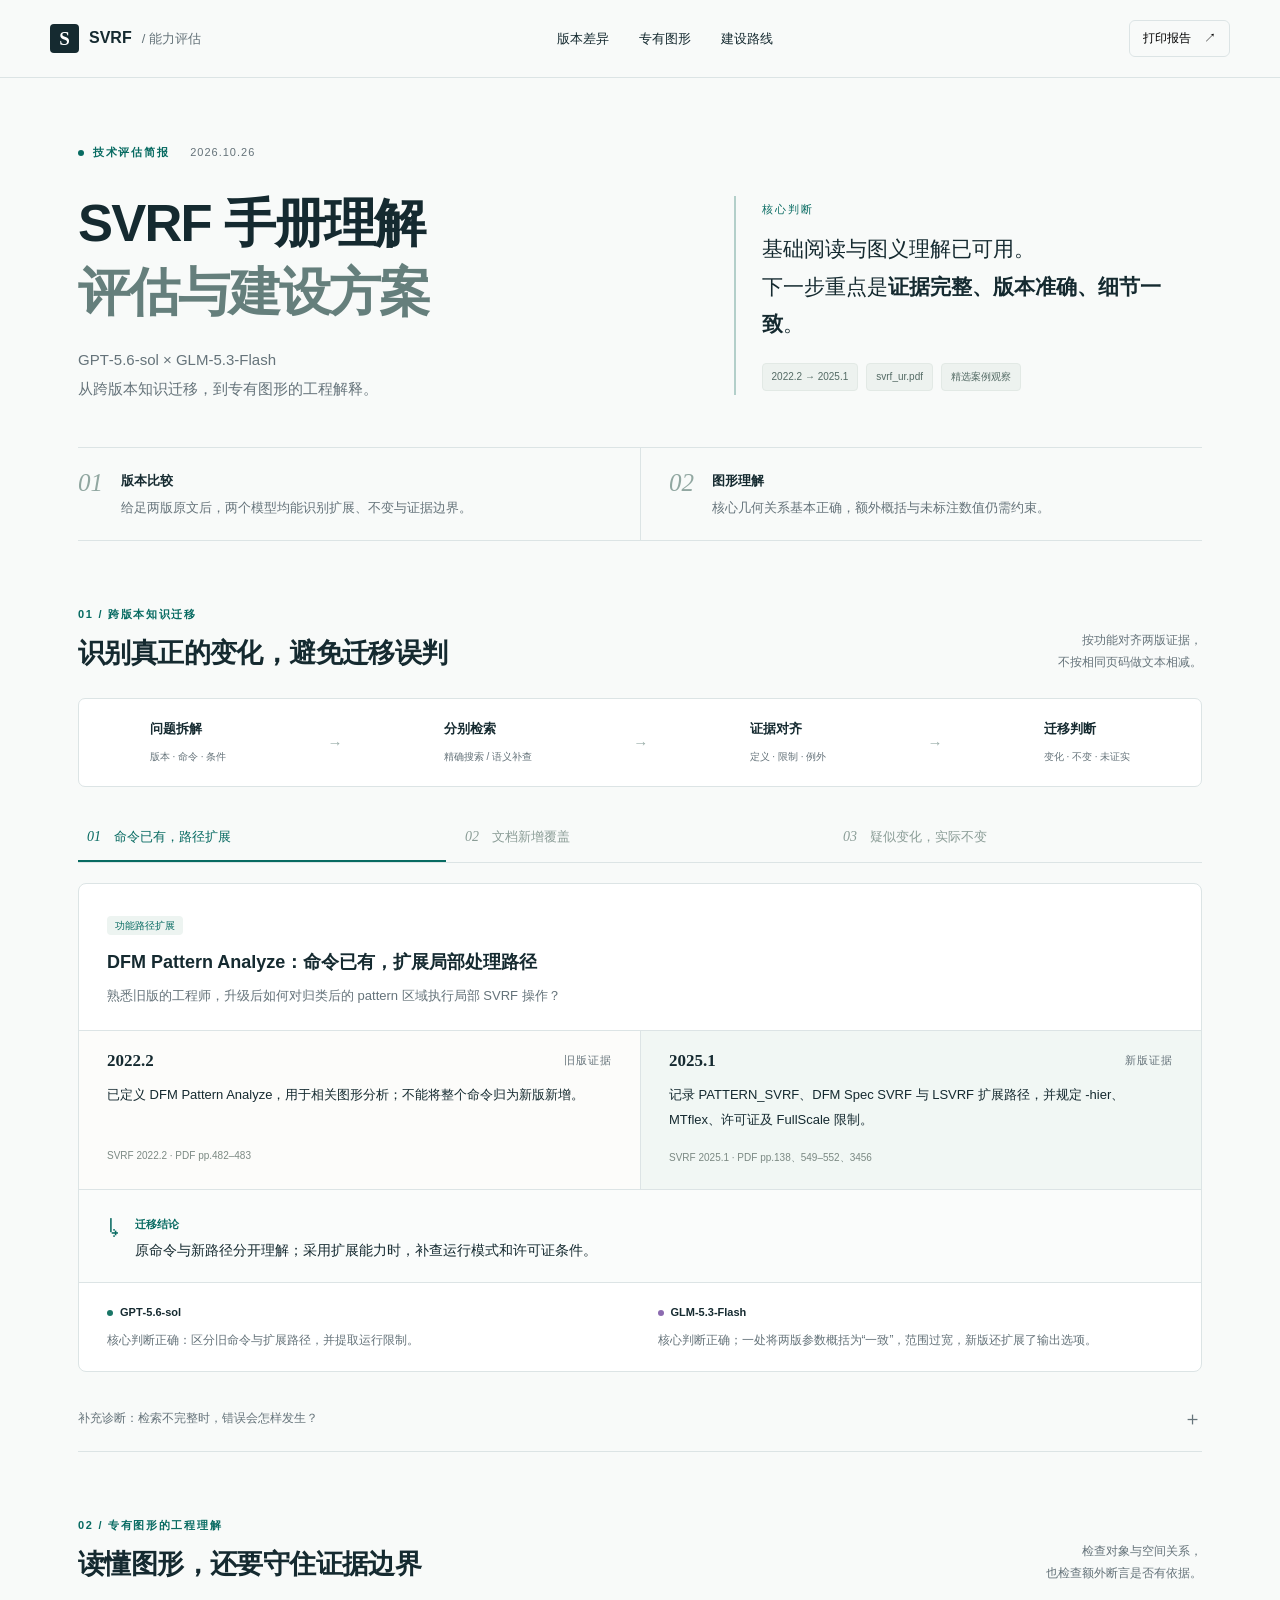
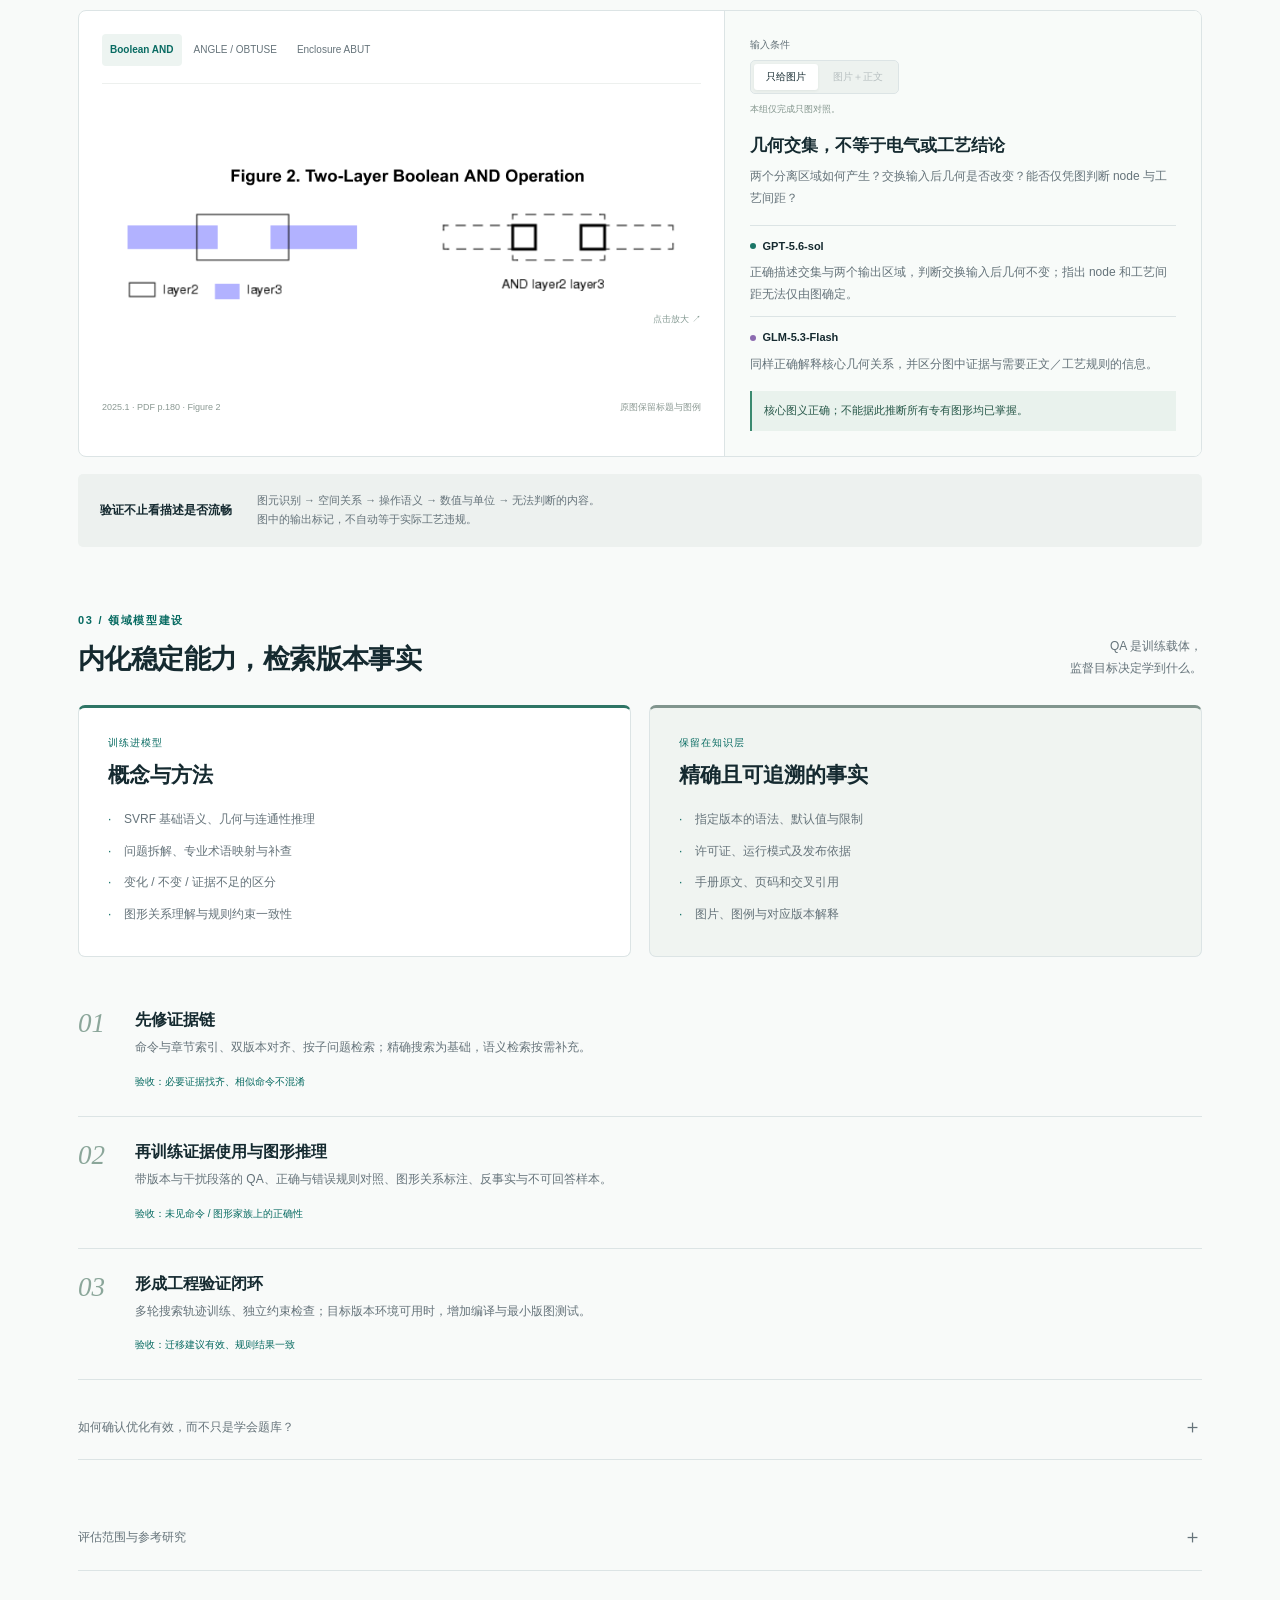
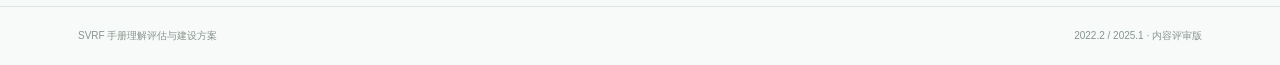
==== index.html @ 39df4e93 "Publish concise SVRF model evaluation report" ====
<!doctype html>
<html lang="zh-CN">
<head>
<meta charset="utf-8"><meta name="viewport" content="width=device-width,initial-scale=1">
<meta name="description" content="基于 SVRF 2022.2 与 2025.1 手册的双模型案例评估，以及领域模型和检索增强建设路线。">
<title>SVRF 手册理解评估与建设方案</title>
<link rel="stylesheet" href="style.css">
</head>
<body>
<header class="top"><a class="brand" href="#overview"><span class="brand-icon" aria-hidden="true">S</span>SVRF <span class="brand-light">/ 能力评估</span></a><nav aria-label="主导航"><a href="#versions">版本差异</a><a href="#vision">专有图形</a><a href="#roadmap">建设路线</a></nav><button class="print-button" id="print">打印报告 <span aria-hidden="true">↗</span></button></header>
<main>
<section class="hero" id="overview">
<div class="eyebrow"><span class="dot"></span>技术评估简报 <span class="date">2026.10.26</span></div>
<div class="hero-grid"><div><h1>SVRF 手册理解<br><span>评估与建设方案</span></h1><p class="hero-lead">GPT‑5.6‑sol × GLM‑5.3‑Flash<br>从跨版本知识迁移，到专有图形的工程解释。</p></div><aside class="hero-note"><div class="note-label">核心判断</div><p>基础阅读与图义理解已可用。<br>下一步重点是<strong>证据完整、版本准确、细节一致</strong>。</p><div class="scope-pills"><span>2022.2 → 2025.1</span><span>svrf_ur.pdf</span><span>精选案例观察</span></div></aside></div>
<div class="conclusion-strip"><div><span class="index">01</span><p><strong>版本比较</strong>给足两版原文后，两个模型均能识别扩展、不变与证据边界。</p></div><div><span class="index">02</span><p><strong>图形理解</strong>核心几何关系基本正确，额外概括与未标注数值仍需约束。</p></div></div>
</section>
<section class="report-section" id="versions">
<div class="section-heading"><div><div class="eyebrow">01 / 跨版本知识迁移</div><h2>识别真正的变化，避免迁移误判</h2></div><p class="section-summary">按功能对齐两版证据，<br>不按相同页码做文本相减。</p></div>
<div class="process" aria-label="建议的版本比较流程"><div><b>问题拆解</b><small>版本 · 命令 · 条件</small></div><span>→</span><div><b>分别检索</b><small>精确搜索 / 语义补查</small></div><span>→</span><div><b>证据对齐</b><small>定义 · 限制 · 例外</small></div><span>→</span><div><b>迁移判断</b><small>变化 · 不变 · 未证实</small></div></div>
<div class="case-tabs" role="tablist" aria-label="版本案例"><button role="tab" aria-selected="true" aria-controls="version-panel" id="version-tab-0" data-version="0">01 <span>命令已有，路径扩展</span></button><button role="tab" aria-selected="false" aria-controls="version-panel" id="version-tab-1" data-version="1" tabindex="-1">02 <span>文档新增覆盖</span></button><button role="tab" aria-selected="false" aria-controls="version-panel" id="version-tab-2" data-version="2" tabindex="-1">03 <span>疑似变化，实际不变</span></button></div>
<article class="case-card" id="version-panel" role="tabpanel" aria-labelledby="version-tab-0" tabindex="0">
<div class="case-intro"><span class="badge" id="version-kind"></span><h3 id="version-title"></h3><p id="version-question"></p></div>
<div class="version-pair"><div class="version-column old"><div class="column-label">2022.2 <span>旧版证据</span></div><p id="version-old"></p><small id="version-old-source"></small></div><div class="version-column new"><div class="column-label">2025.1 <span>新版证据</span></div><p id="version-new"></p><small id="version-new-source"></small></div></div>
<div class="case-verdict"><span class="verdict-icon">↳</span><div><b>迁移结论</b><p id="version-conclusion"></p></div></div>
<div class="model-pair"><div><span class="model-name"><i class="model-dot gpt"></i>GPT‑5.6‑sol</span><p id="version-gpt"></p></div><div><span class="model-name"><i class="model-dot glm"></i>GLM‑5.3‑Flash</span><p id="version-glm"></p></div></div>
</article>
<details class="disclosure"><summary><span>补充诊断：检索不完整时，错误会怎样发生？</span><span class="plus">＋</span></summary><div class="disclosure-content"><p>单版自动检索辅助案例中，GPT 出现过“同层不同图形间距通常用双层 EXTERNAL”的误导性表述；GLM 混淆 Enclose 与 Enclosure，将 <code>ENC via metal</code> 反写成 <code>ENC metal via</code>。</p><p>即使提供充分原文，GLM 也生成过只有下界的 <code>ENC … &gt;= 0.05</code> 示例，不满足手册的距离约束上界要求。</p><strong>建设重点：纠正概念定位 → 补齐证据 → 校验生成规则。</strong><small>这些是单版辅助诊断，不是跨版本任务的总体准确率。</small></div></details>
</section>
<section class="report-section" id="vision">
<div class="section-heading"><div><div class="eyebrow">02 / 专有图形的工程理解</div><h2>读懂图形，还要守住证据边界</h2></div><p class="section-summary">检查对象与空间关系，<br>也检查额外断言是否有依据。</p></div>
<div class="vision-layout"><div class="vision-main"><div class="figure-tabs" role="tablist" aria-label="图形案例"><button id="figure-tab-0" role="tab" aria-selected="true" aria-controls="figure-panel" data-figure="0">Boolean AND</button><button id="figure-tab-1" role="tab" aria-selected="false" aria-controls="figure-panel" data-figure="1" tabindex="-1">ANGLE / OBTUSE</button><button id="figure-tab-2" role="tab" aria-selected="false" aria-controls="figure-panel" data-figure="2" tabindex="-1">Enclosure ABUT</button></div><div id="figure-panel" role="tabpanel" aria-labelledby="figure-tab-0" tabindex="0"><div class="figure-frame"><button class="image-open" id="zoom" aria-label="放大手册图片"><img id="figure-image" src="assets/and.png" alt="SVRF 两层 Boolean AND 示意图"><span class="zoom-label">点击放大 ↗</span></button></div><div class="figure-caption"><span id="figure-source"></span><span>原图保留标题与图例</span></div></div></div>
<aside class="vision-result"><div class="condition-label">输入条件</div><div class="condition-switch" aria-label="图片输入条件"><button id="image-only" aria-pressed="true">只给图片</button><button id="image-text" aria-pressed="false">图片＋正文</button></div><p class="condition-note" id="condition-note"></p><h3 id="figure-title"></h3><p class="figure-question" id="figure-question"></p><div class="result-row"><span class="model-name"><i class="model-dot gpt"></i>GPT‑5.6‑sol</span><p id="figure-gpt"></p></div><div class="result-row"><span class="model-name"><i class="model-dot glm"></i>GLM‑5.3‑Flash</span><p id="figure-glm"></p></div><div class="finding" id="figure-finding"></div></aside></div>
<div class="vision-principle"><b>验证不止看描述是否流畅</b><p>图元识别 → 空间关系 → 操作语义 → 数值与单位 → 无法判断的内容。<br>图中的输出标记，不自动等于实际工艺违规。</p></div>
</section>
<section class="report-section" id="roadmap">
<div class="section-heading"><div><div class="eyebrow">03 / 领域模型建设</div><h2>内化稳定能力，检索版本事实</h2></div><p class="section-summary">QA 是训练载体，<br>监督目标决定学到什么。</p></div>
<div class="knowledge-grid"><article class="knowledge internal"><div class="knowledge-label">训练进模型</div><h3>概念与方法</h3><ul><li>SVRF 基础语义、几何与连通性推理</li><li>问题拆解、专业术语映射与补查</li><li>变化 / 不变 / 证据不足的区分</li><li>图形关系理解与规则约束一致性</li></ul></article><article class="knowledge external"><div class="knowledge-label">保留在知识层</div><h3>精确且可追溯的事实</h3><ul><li>指定版本的语法、默认值与限制</li><li>许可证、运行模式及发布依据</li><li>手册原文、页码和交叉引用</li><li>图片、图例与对应版本解释</li></ul></article></div>
<div class="roadmap"><article><span class="step-number">01</span><div><h3>先修证据链</h3><p>命令与章节索引、双版本对齐、按子问题检索；精确搜索为基础，语义检索按需补充。</p><span class="check-label">验收：必要证据找齐、相似命令不混淆</span></div></article><article><span class="step-number">02</span><div><h3>再训练证据使用与图形推理</h3><p>带版本与干扰段落的 QA、正确与错误规则对照、图形关系标注、反事实与不可回答样本。</p><span class="check-label">验收：未见命令 / 图形家族上的正确性</span></div></article><article><span class="step-number">03</span><div><h3>形成工程验证闭环</h3><p>多轮搜索轨迹训练、独立约束检查；目标版本环境可用时，增加编译与最小版图测试。</p><span class="check-label">验收：迁移建议有效、规则结果一致</span></div></article></div>
<details class="disclosure"><summary><span>如何确认优化有效，而不只是学会题库？</span><span class="plus">＋</span></summary><div class="disclosure-content"><div class="validation-grid"><div><b>检索</b><p>分版本评估证据召回、直接相关性与覆盖完整性。</p></div><div><b>版本理解</b><p>检查虚构变化、漏掉限制、版本混用和引用支持。</p></div><div><b>视觉理解</b><p>分别评估图元、关系、语义、单位与正确保留判断。</p></div><div><b>工程落地</b><p>检查语法与约束；有目标环境时验证真实执行结果。</p></div></div><p>按命令家族、章节和近重复图形划分训练与测试，保留独立工程师盲评。固定检索器比较模型，固定模型比较检索；同时比较标准证据与自动检索，定位收益来源。</p></div></details>
</section>
<section class="method-section"><details class="disclosure"><summary><span>评估范围与参考研究</span><span class="plus">＋</span></summary><div class="disclosure-content"><p><strong>已完成：</strong>3 个跨版本案例的相同原文对照；3 个单版自动检索辅助案例；AND、ANGLE / OBTUSE、ABUT 三组图例。后两组比较只图与图文输入。</p><p><strong>边界：</strong>精选小样本、单次推理及模型辅助原文核验；不是全册准确率或独立工程师盲测。尚未完成两模型同规格的多轮跨版本 Agent 评估，也未执行目标版本 Calibre 编译与运行验证。</p><p><strong>本轮检索基线：</strong>模型生成查询 → SQLite FTS5 / BM25 → 多路结果融合 → 原文页。跨版本案例另提供人工定位的两版原文，以区分阅读能力与检索能力。</p><div class="research-links"><a href="https://arxiv.org/abs/2403.10131" target="_blank" rel="noopener">RAFT · 带干扰证据的领域微调 ↗</a><a href="https://arxiv.org/abs/2503.09516" target="_blank" rel="noopener">Search‑R1 · 搜索策略训练 ↗</a><a href="https://arxiv.org/abs/2407.01449" target="_blank" rel="noopener">ColPali · 视觉文档检索 ↗</a></div><small>参考研究用于方案设计，公开实验收益不代表本场景的预期提升。</small></div></details></section>
</main><footer><span>SVRF 手册理解评估与建设方案</span><span>2022.2 / 2025.1 · 内容评审版</span></footer>
<dialog id="image-dialog"><button id="close-dialog" aria-label="关闭放大图片">关闭 ✕</button><img id="dialog-image" alt="手册图片放大查看"></dialog>
<script src="app.js"></script>
</body></html>
---- style.css ----
:root{--ink:#152a30;--muted:#65737a;--line:#dce4e5;--teal:#086b62;--paper:#f8faf9;--soft:#edf4f1;--amber:#91602c}*{box-sizing:border-box}html{scroll-behavior:smooth;scroll-padding-top:90px}body{margin:0;background:var(--paper);color:var(--ink);font:15px/1.8 -apple-system,BlinkMacSystemFont,"Segoe UI","PingFang SC","Microsoft YaHei",sans-serif}button,a{-webkit-tap-highlight-color:transparent}button{font:inherit;cursor:pointer}button:focus-visible,a:focus-visible,summary:focus-visible{outline:3px solid #43a99b;outline-offset:4px}a{color:inherit;text-decoration:none}.top{height:78px;padding:0 max(24px,calc((100vw - 1180px)/2));display:flex;align-items:center;justify-content:space-between;border-bottom:1px solid var(--line);background:rgba(248,250,249,.96);position:sticky;top:0;z-index:10;backdrop-filter:blur(16px)}.brand{display:flex;align-items:center;gap:10px;font-size:16px;font-weight:700;white-space:nowrap}.brand-icon{width:29px;height:29px;background:var(--ink);color:white;display:grid;place-items:center;font:600 19px Georgia,serif;border-radius:4px}.brand-light{font-weight:400;color:var(--muted);font-size:13px}.top nav{display:flex;gap:30px;font-size:13px}.top nav a:hover{color:var(--teal)}.print-button{border:1px solid var(--line);border-radius:6px;background:transparent;padding:7px 13px;font-size:12px}.print-button span{margin-left:10px}main{max-width:1180px;margin:auto;padding:0 28px}.hero{padding:65px 0 0}.eyebrow{font-size:11px;letter-spacing:1.7px;color:var(--teal);font-weight:650;display:flex;align-items:center;gap:9px}.dot{height:6px;width:6px;background:var(--teal);border-radius:50%}.date{color:var(--muted);font-weight:400;margin-left:12px;letter-spacing:1px}.hero-grid{display:grid;grid-template-columns:1.25fr 1fr;gap:70px;align-items:center;margin-top:25px}h1{font-size:clamp(34px,4.1vw,54px);line-height:1.32;letter-spacing:-1.8px;font-weight:650;margin:0 0 20px}h1 span{color:#657f7c}.hero-lead{font-size:15px;color:var(--muted);line-height:1.9;margin:0}.hero-note{border-left:2px solid #b3cfca;padding:4px 0 4px 26px}.note-label{font-size:11px;color:var(--teal);letter-spacing:2px}.hero-note p{font-size:21px;line-height:1.8;margin:10px 0 20px;font-weight:450}.hero-note strong{font-weight:650}.scope-pills{display:flex;flex-wrap:wrap;gap:8px}.scope-pills span{font-size:10px;padding:4px 9px;background:#edf2ef;border:1px solid #e2e9e5;border-radius:4px;color:#536a64}.conclusion-strip{margin-top:44px;display:grid;grid-template-columns:1fr 1fr;border-top:1px solid var(--line);border-bottom:1px solid var(--line)}.conclusion-strip>div{display:flex;gap:18px;padding:21px 26px 21px 0}.conclusion-strip>div+div{border-left:1px solid var(--line);padding-left:28px}.index{font:italic 25px Georgia,serif;color:#91a7a1}.conclusion-strip p{margin:0;font-size:13px;color:var(--muted)}.conclusion-strip strong{display:block;color:var(--ink);font-size:13px;margin-bottom:3px}.report-section{padding:64px 0 0}.section-heading{display:flex;align-items:end;justify-content:space-between;gap:25px;margin-bottom:25px}h2{font-size:27px;letter-spacing:-.6px;font-weight:600;line-height:1.5;margin:8px 0 0}.section-summary{font-size:12px;color:var(--muted);margin:0;text-align:right}.process{display:flex;justify-content:space-around;align-items:center;border:1px solid var(--line);background:white;border-radius:7px;padding:18px 20px;margin-bottom:27px}.process b{display:block;font-size:13px;font-weight:600}.process small{font-size:10px;color:var(--muted)}.process>span{color:#9bafaa}.case-tabs{display:grid;grid-template-columns:repeat(3,1fr);border-bottom:1px solid var(--line);gap:10px}.case-tabs button{background:transparent;border:0;border-bottom:2px solid transparent;padding:14px 9px;color:#8b9d97;font:italic 14px Georgia,serif;text-align:left}.case-tabs span{font:500 13px -apple-system,BlinkMacSystemFont,"PingFang SC","Microsoft YaHei",sans-serif;margin-left:9px}.case-tabs button[aria-selected=true]{color:var(--teal);border-bottom-color:var(--teal)}.case-card{margin-top:20px;border:1px solid var(--line);background:white;border-radius:8px;overflow:hidden}.case-intro{padding:26px 28px 23px}.badge{font-size:10px;color:var(--teal);background:var(--soft);padding:4px 8px;border-radius:4px}h3{font-size:18px;line-height:1.5;font-weight:600;margin:12px 0 8px}.case-intro p{font-size:13px;color:var(--muted);margin:0}.version-pair{display:grid;grid-template-columns:1fr 1fr;border-top:1px solid var(--line);border-bottom:1px solid var(--line)}.version-column{padding:20px 28px;background:#fcfcfa}.version-column+.version-column{border-left:1px solid var(--line);background:#f1f7f4}.column-label{font:600 17px Georgia,serif;display:flex;justify-content:space-between}.column-label span{font:11px/1.8 sans-serif;letter-spacing:1px;color:var(--muted)}.version-column p{font-size:13px;line-height:1.9;margin:12px 0 9px;min-height:48px}.version-column small{font-size:10px;color:#7b8983}.case-verdict{padding:19px 28px;display:flex;gap:15px;background:#fafcfb}.verdict-icon{font-size:25px;color:var(--teal)}.case-verdict b{font-size:11px;color:var(--teal)}.case-verdict p{font-size:14px;margin:2px 0 0;font-weight:550}.model-pair{padding:20px 28px;display:grid;grid-template-columns:1fr 1fr;gap:35px;border-top:1px solid var(--line)}.model-name{display:flex;align-items:center;gap:7px;font-size:11px;font-weight:650}.model-dot{display:inline-block;width:6px;height:6px;border-radius:50%}.gpt{background:#1a7667}.glm{background:#8c6bb0}.model-pair p{margin:7px 0 0;color:var(--muted);font-size:12px}.disclosure{border-bottom:1px solid var(--line);margin-top:15px}.disclosure summary{list-style:none;cursor:pointer;display:flex;justify-content:space-between;align-items:center;padding:15px 0;color:var(--muted);font-size:12px;gap:20px}.disclosure summary::-webkit-details-marker{display:none}.plus{font-size:19px;font-weight:300;transition:transform .2s}.disclosure[open] .plus{transform:rotate(45deg)}.disclosure-content{padding:0 0 22px;max-width:950px;font-size:12px;color:var(--muted)}.disclosure-content p{margin:8px 0 14px}.disclosure-content strong{color:var(--ink);font-weight:600}.disclosure-content small{display:block;margin-top:10px;font-size:11px}code{font:11px/1.8 ui-monospace,SFMono-Regular,Consolas,monospace;background:#edf1ee;padding:2px 4px;border-radius:3px}.vision-layout{display:grid;grid-template-columns:1.35fr 1fr;border:1px solid var(--line);background:white;border-radius:8px;overflow:hidden}.vision-main{padding:23px;min-width:0;display:flex;flex-direction:column;justify-content:start}.figure-tabs{display:flex;gap:4px;padding-bottom:17px;border-bottom:1px solid #edf0ee}.figure-tabs button{font-size:10px;border:0;background:transparent;padding:7px 8px;color:var(--muted);border-radius:4px;white-space:nowrap}.figure-tabs button[aria-selected=true]{background:var(--soft);color:var(--teal);font-weight:600}.figure-frame{min-height:300px;display:grid;place-items:center;padding:20px 0}.image-open{display:block;position:relative;border:0;background:white;padding:0;width:100%;text-align:center}.image-open img{display:block;width:100%;height:auto;max-height:390px;object-fit:contain}.zoom-label{font-size:9px;color:#869b94;position:absolute;bottom:-15px;right:0}.figure-caption{display:flex;justify-content:space-between;gap:8px;font-size:9px;color:#8b9993;padding-top:15px}.vision-result{padding:25px;border-left:1px solid var(--line);background:#f8fbf9}.condition-label{font-size:10px;color:var(--muted);margin-bottom:6px}.condition-switch{display:inline-flex;padding:3px;border:1px solid var(--line);border-radius:5px;background:#edf2ef;gap:3px}.condition-switch button{border:0;background:transparent;border-radius:3px;font-size:10px;color:var(--muted);padding:4px 12px}.condition-switch button[aria-pressed=true]{color:var(--ink);background:white;box-shadow:0 1px 3px #14282010}.condition-switch button:disabled{cursor:not-allowed;opacity:.4}.condition-note{font-size:9px;color:#82948c;margin:7px 0 16px}.vision-result h3{font-size:17px}.figure-question{font-size:12px;color:var(--muted);margin:8px 0 15px}.result-row{border-top:1px solid var(--line);padding-top:11px;margin-top:11px}.result-row p{font-size:12px;color:var(--muted);margin:6px 0}.finding{margin-top:15px;background:#e9f2ed;border-left:2px solid #3b8a70;padding:10px 12px;font-size:11px;color:#255647}.finding.risk{background:#f6f0e5;border-color:#b1854c;color:#7d5c30}.vision-principle{margin-top:17px;display:flex;align-items:center;gap:25px;padding:17px 22px;background:#edf1ef;border-radius:5px}.vision-principle b{font-size:12px;white-space:nowrap;font-weight:600}.vision-principle p{font-size:11px;color:var(--muted);margin:0}.knowledge-grid{display:grid;grid-template-columns:1fr 1fr;gap:18px}.knowledge{border-radius:7px;padding:26px 29px;border:1px solid var(--line);background:white}.knowledge.internal{border-top:3px solid #2e7565}.knowledge.external{border-top:3px solid #81958e;background:#f0f4f1}.knowledge-label{font-size:10px;letter-spacing:1px;color:var(--teal)}.knowledge h3{font-size:21px;margin:7px 0 14px}.knowledge ul{list-style:none;padding:0;margin:0}.knowledge li{font-size:12px;color:var(--muted);padding:5px 0 5px 16px;position:relative}.knowledge li:before{content:'·';position:absolute;left:0;color:var(--teal)}.roadmap{margin-top:28px}.roadmap article{display:flex;gap:25px;padding:23px 0;border-bottom:1px solid var(--line)}.step-number{font:italic 27px Georgia,serif;color:#8ba69a;min-width:32px}.roadmap h3{font-size:16px;margin:0 0 5px}.roadmap p{font-size:12px;color:var(--muted);margin:0 0 7px}.check-label{font-size:10px;color:var(--teal)}.validation-grid{display:grid;grid-template-columns:repeat(4,1fr);gap:20px;margin:7px 0 20px}.validation-grid b{font-size:12px;color:var(--ink)}.validation-grid p{font-size:11px;margin:5px 0}.method-section{padding:30px 0 35px}.research-links{display:flex;flex-wrap:wrap;gap:8px 23px;font-size:11px}.research-links a{border-bottom:1px solid #b4cac0;color:var(--teal)}footer{border-top:1px solid var(--line);padding:20px max(28px,calc((100vw - 1124px)/2));display:flex;justify-content:space-between;font-size:10px;color:#87958e}dialog{padding:35px 15px 15px;border:0;border-radius:8px;max-width:95vw;max-height:92vh;background:white;box-shadow:0 20px 80px #0003}dialog::backdrop{background:#10272099;backdrop-filter:blur(3px)}dialog img{display:block;max-width:89vw;max-height:80vh;object-fit:contain}#close-dialog{position:absolute;top:5px;right:12px;border:0;background:transparent;font-size:11px;padding:5px;color:var(--muted)}
@media(max-width:800px){.top{padding:0 20px;height:66px}.brand-light,.print-button{display:none}.top nav{gap:16px;font-size:11px}main{padding:0 20px}.hero{padding-top:38px}.hero-grid{grid-template-columns:1fr;gap:26px}.hero-note{padding-left:18px}.hero-note p{font-size:18px}.conclusion-strip{margin-top:30px}.conclusion-strip>div{gap:10px;padding:17px 12px 17px 0}.conclusion-strip>div+div{padding-left:15px}.conclusion-strip p{font-size:11px}.report-section{padding-top:40px}.section-heading{align-items:start}.section-summary{display:none}h2{font-size:23px}.process{padding:14px 9px;gap:5px}.process b{font-size:11px}.process small{font-size:8px}.process>span{font-size:10px}.case-tabs{gap:0}.case-tabs button{padding:10px 4px;font-size:11px}.case-tabs span{margin-left:4px;font-size:10px}.case-intro{padding:20px}.version-column{padding:17px}.version-column p{font-size:12px}.column-label{font-size:15px}.column-label span{font-size:9px}.case-verdict{padding:17px}.case-verdict p{font-size:12px}.model-pair{padding:17px;gap:20px}.model-name{font-size:10px}.vision-layout{grid-template-columns:1fr}.vision-main{padding:18px}.figure-frame{min-height:200px}.vision-result{border-left:0;border-top:1px solid var(--line);padding:20px}.figure-tabs{justify-content:space-between}.vision-principle{display:block}.vision-principle p{margin-top:6px}.knowledge{padding:20px}.knowledge-grid{gap:12px}.knowledge h3{font-size:18px}.knowledge li{font-size:11px}.roadmap article{gap:16px}.validation-grid{grid-template-columns:1fr 1fr}.research-links{display:grid;gap:10px}footer{padding:18px 20px;gap:15px;font-size:9px}}
@media(max-width:420px){.brand{font-size:13px;gap:6px}.top nav{gap:12px;font-size:10px}.version-pair{grid-template-columns:1fr}.version-column+.version-column{border-left:0;border-top:1px solid var(--line)}.model-pair{grid-template-columns:1fr;gap:18px}.knowledge-grid{grid-template-columns:1fr}.case-tabs button{display:flex;flex-direction:column;font-style:normal}.case-tabs span{margin:2px 0 0}.process small{font-size:7px}.conclusion-strip{grid-template-columns:1fr}.conclusion-strip>div+div{border-left:0;border-top:1px solid var(--line);padding-left:0}footer{flex-direction:column;gap:4px}}
@media(prefers-reduced-motion:reduce){html{scroll-behavior:auto}*{transition:none!important}}
@media print{.top{position:static}.top nav,.print-button,.zoom-label{display:none}main{padding:0}.hero{padding-top:25px}.report-section{padding-top:30px}body{background:white;color:black}.case-card,.vision-layout,.knowledge,.roadmap article{break-inside:avoid}.disclosure-content{display:block}.disclosure[open] summary{display:none}footer{padding:10px 0}h1{font-size:36px}.vision-layout{grid-template-columns:1.2fr 1fr}a{color:inherit}dialog{display:none!important}}
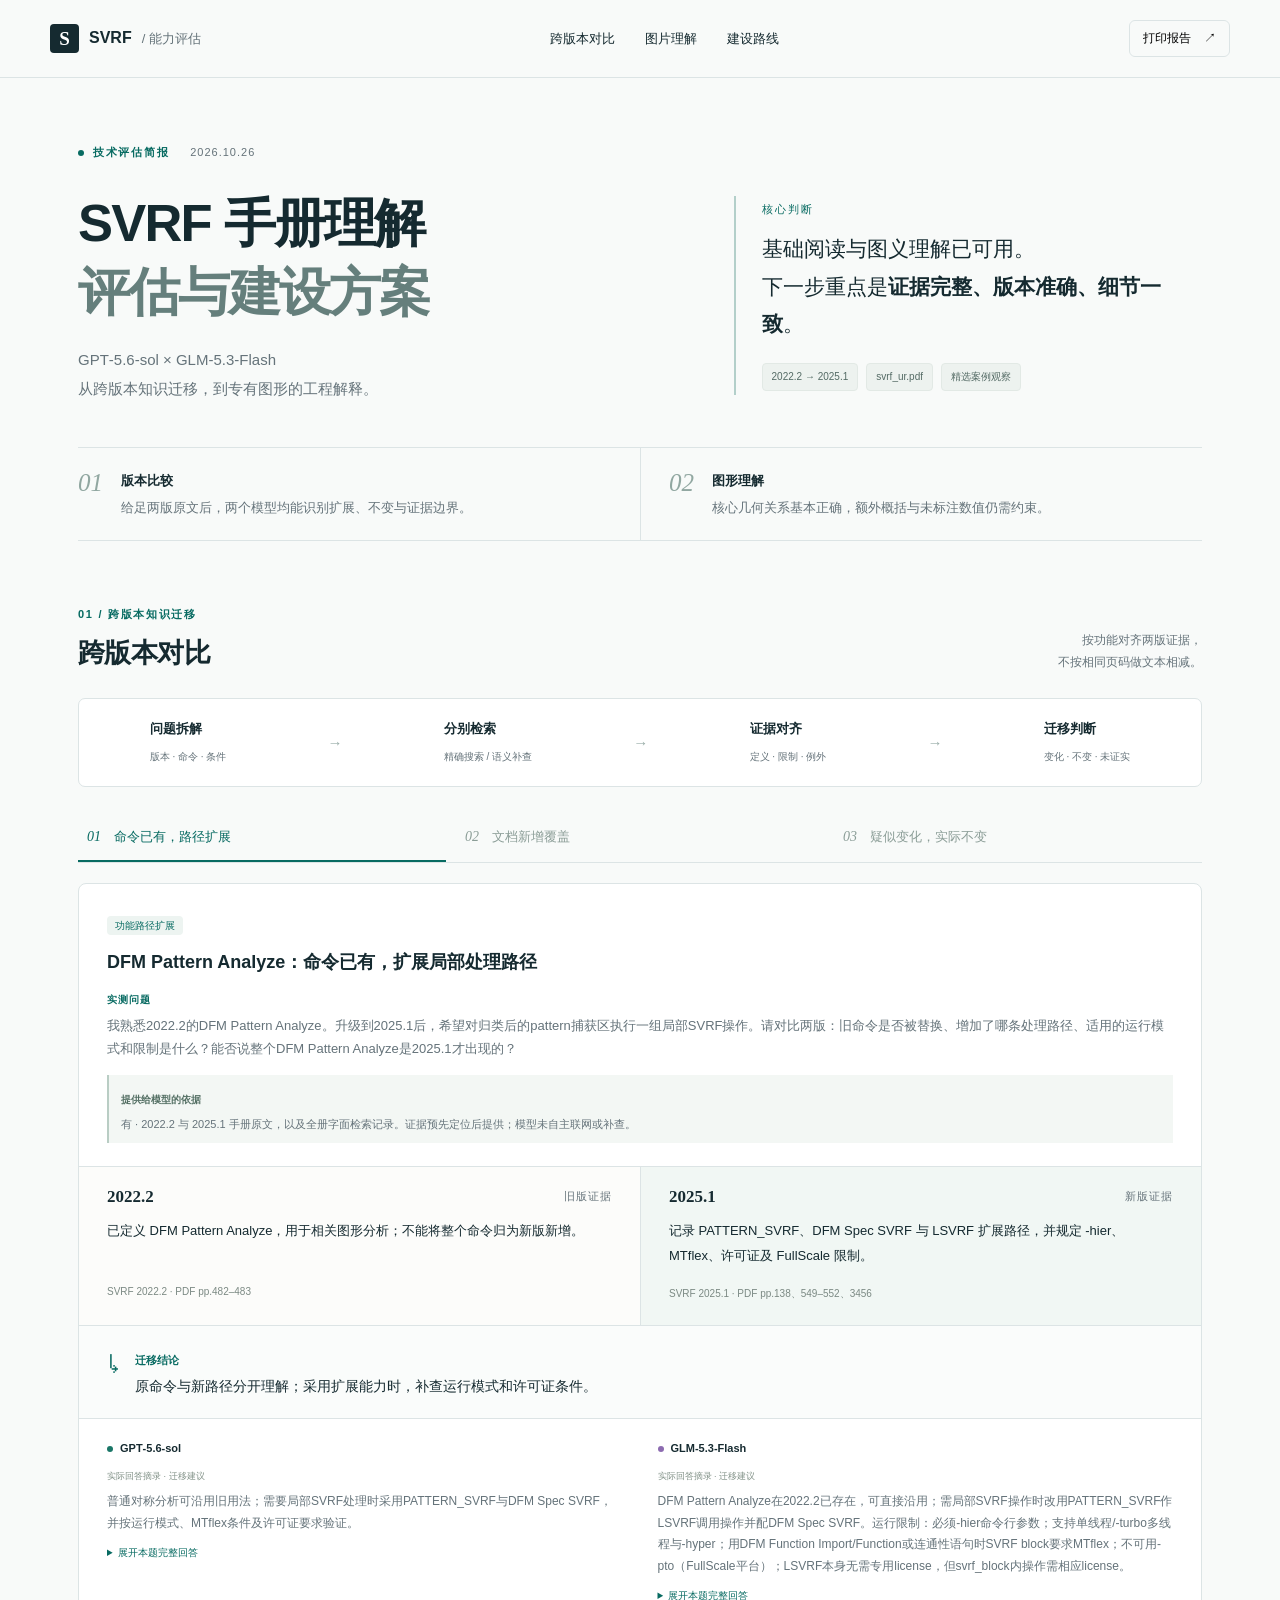
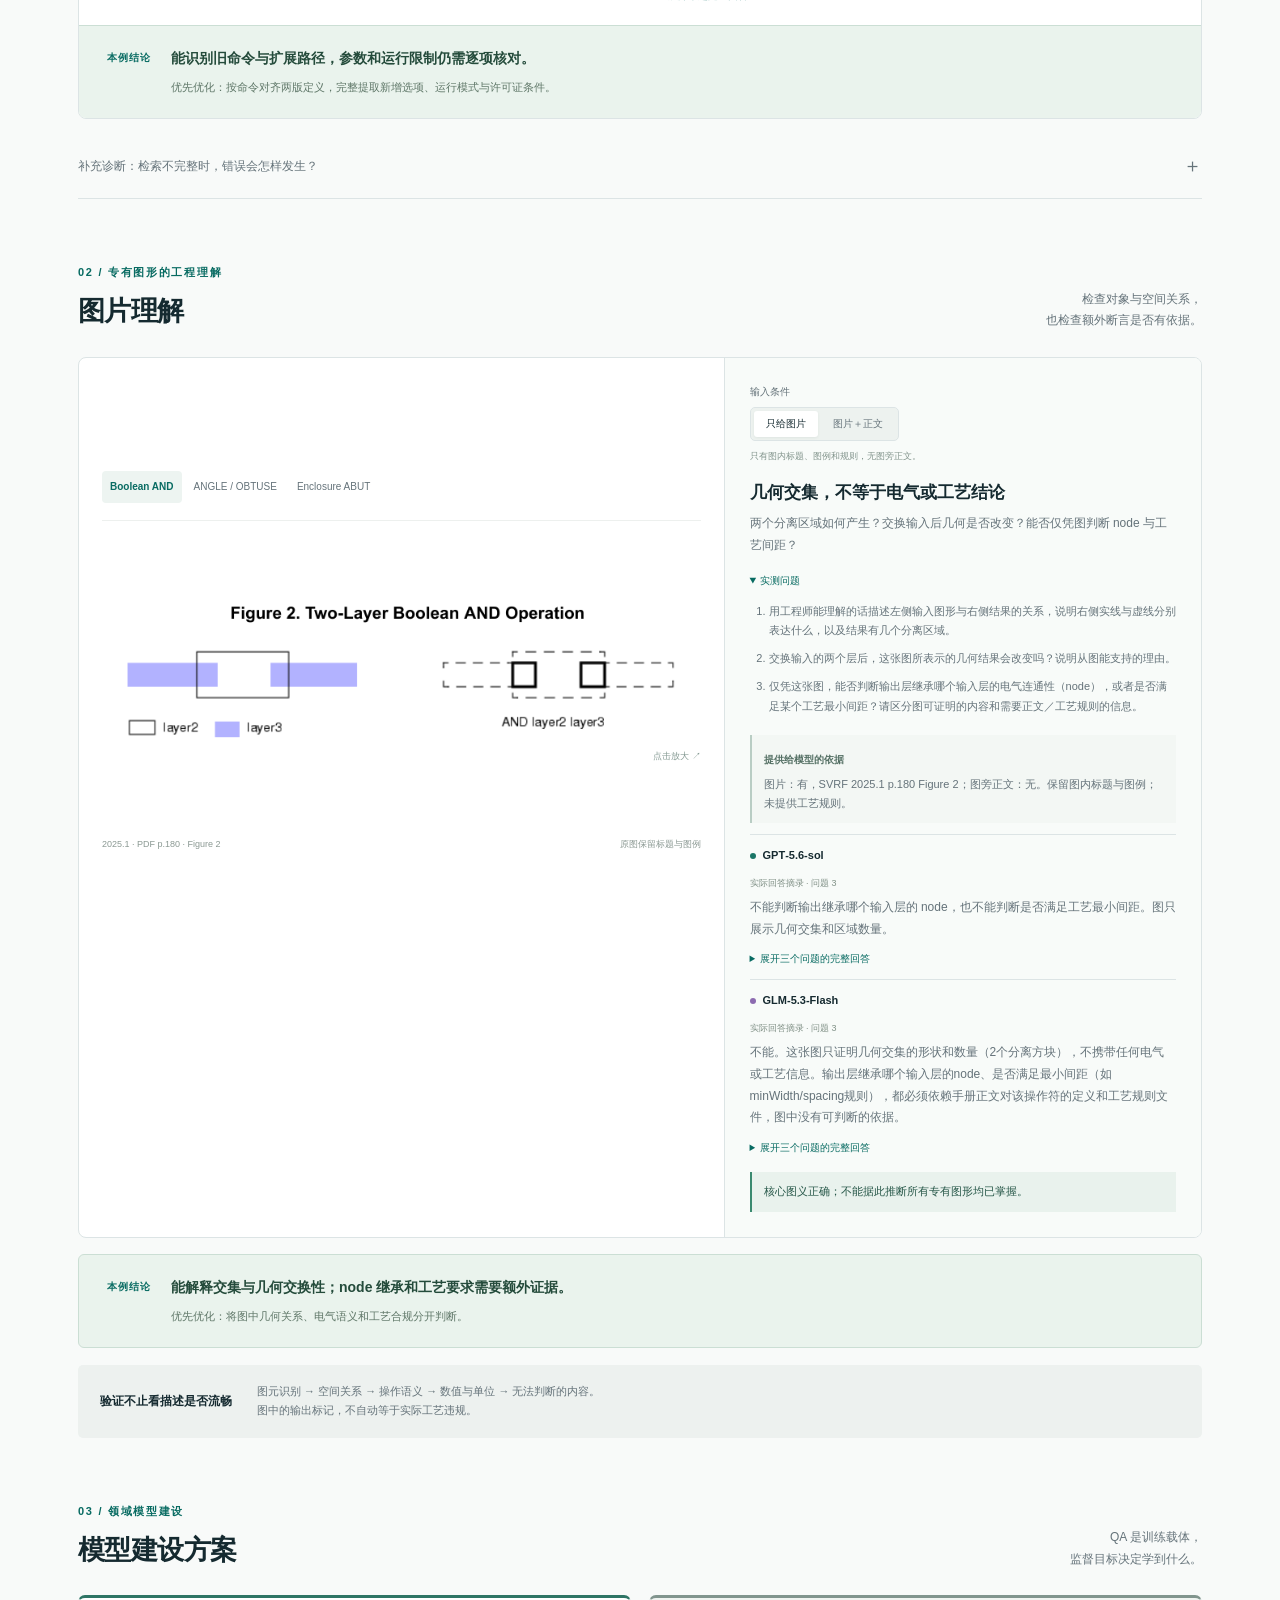
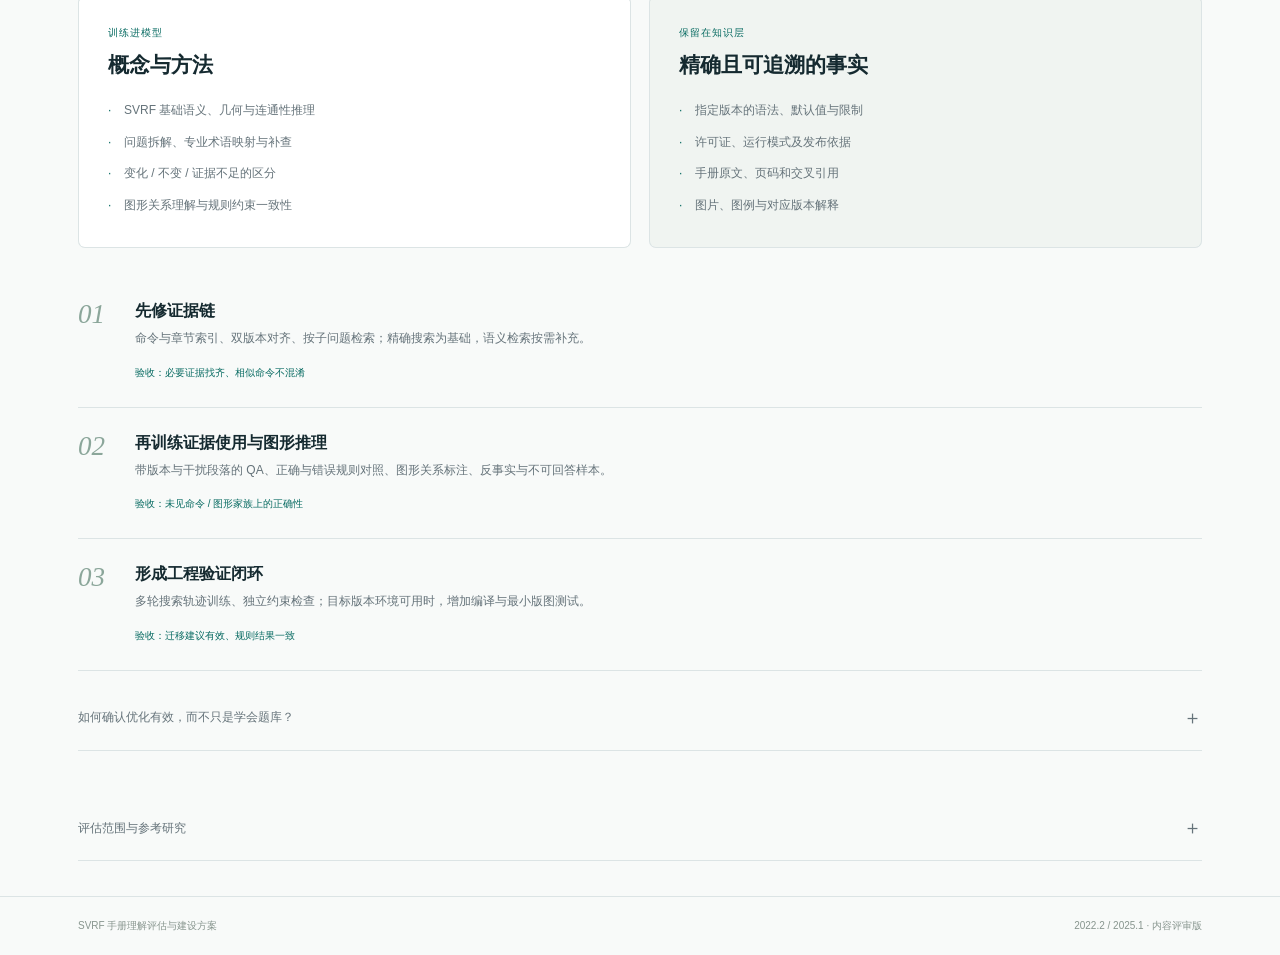
==== commit 334d9d3d: "Add explicit case evidence and conclusions; complete AND multimodal comparison" ====
--- a/index.html
+++ b/index.html
@@ -4,10 +4,10 @@
 <meta charset="utf-8"><meta name="viewport" content="width=device-width,initial-scale=1">
 <meta name="description" content="基于 SVRF 2022.2 与 2025.1 手册的双模型案例评估，以及领域模型和检索增强建设路线。">
 <title>SVRF 手册理解评估与建设方案</title>
-<link rel="stylesheet" href="style.css">
+<link rel="stylesheet" href="style.css?v=20261026b">
 </head>
 <body>
-<header class="top"><a class="brand" href="#overview"><span class="brand-icon" aria-hidden="true">S</span>SVRF <span class="brand-light">/ 能力评估</span></a><nav aria-label="主导航"><a href="#versions">版本差异</a><a href="#vision">专有图形</a><a href="#roadmap">建设路线</a></nav><button class="print-button" id="print">打印报告 <span aria-hidden="true">↗</span></button></header>
+<header class="top"><a class="brand" href="#overview"><span class="brand-icon" aria-hidden="true">S</span>SVRF <span class="brand-light">/ 能力评估</span></a><nav aria-label="主导航"><a href="#versions">跨版本对比</a><a href="#vision">图片理解</a><a href="#roadmap">建设路线</a></nav><button class="print-button" id="print">打印报告 <span aria-hidden="true">↗</span></button></header>
 <main>
 <section class="hero" id="overview">
 <div class="eyebrow"><span class="dot"></span>技术评估简报 <span class="date">2026.10.26</span></div>
@@ -15,31 +15,32 @@
 <div class="conclusion-strip"><div><span class="index">01</span><p><strong>版本比较</strong>给足两版原文后，两个模型均能识别扩展、不变与证据边界。</p></div><div><span class="index">02</span><p><strong>图形理解</strong>核心几何关系基本正确，额外概括与未标注数值仍需约束。</p></div></div>
 </section>
 <section class="report-section" id="versions">
-<div class="section-heading"><div><div class="eyebrow">01 / 跨版本知识迁移</div><h2>识别真正的变化，避免迁移误判</h2></div><p class="section-summary">按功能对齐两版证据，<br>不按相同页码做文本相减。</p></div>
+<div class="section-heading"><div><div class="eyebrow">01 / 跨版本知识迁移</div><h2>跨版本对比</h2></div><p class="section-summary">按功能对齐两版证据，<br>不按相同页码做文本相减。</p></div>
 <div class="process" aria-label="建议的版本比较流程"><div><b>问题拆解</b><small>版本 · 命令 · 条件</small></div><span>→</span><div><b>分别检索</b><small>精确搜索 / 语义补查</small></div><span>→</span><div><b>证据对齐</b><small>定义 · 限制 · 例外</small></div><span>→</span><div><b>迁移判断</b><small>变化 · 不变 · 未证实</small></div></div>
 <div class="case-tabs" role="tablist" aria-label="版本案例"><button role="tab" aria-selected="true" aria-controls="version-panel" id="version-tab-0" data-version="0">01 <span>命令已有，路径扩展</span></button><button role="tab" aria-selected="false" aria-controls="version-panel" id="version-tab-1" data-version="1" tabindex="-1">02 <span>文档新增覆盖</span></button><button role="tab" aria-selected="false" aria-controls="version-panel" id="version-tab-2" data-version="2" tabindex="-1">03 <span>疑似变化，实际不变</span></button></div>
 <article class="case-card" id="version-panel" role="tabpanel" aria-labelledby="version-tab-0" tabindex="0">
-<div class="case-intro"><span class="badge" id="version-kind"></span><h3 id="version-title"></h3><p id="version-question"></p></div>
+<div class="case-intro"><span class="badge" id="version-kind"></span><h3 id="version-title"></h3><div class="explicit-label">实测问题</div><p id="version-question"></p><div class="evidence-note"><b>提供给模型的依据</b><p id="version-provided"></p></div></div>
 <div class="version-pair"><div class="version-column old"><div class="column-label">2022.2 <span>旧版证据</span></div><p id="version-old"></p><small id="version-old-source"></small></div><div class="version-column new"><div class="column-label">2025.1 <span>新版证据</span></div><p id="version-new"></p><small id="version-new-source"></small></div></div>
 <div class="case-verdict"><span class="verdict-icon">↳</span><div><b>迁移结论</b><p id="version-conclusion"></p></div></div>
-<div class="model-pair"><div><span class="model-name"><i class="model-dot gpt"></i>GPT‑5.6‑sol</span><p id="version-gpt"></p></div><div><span class="model-name"><i class="model-dot glm"></i>GLM‑5.3‑Flash</span><p id="version-glm"></p></div></div>
+<div class="model-pair"><div><span class="model-name"><i class="model-dot gpt"></i>GPT‑5.6‑sol</span><small class="answer-label">实际回答摘录 · 迁移建议</small><p id="version-gpt"></p><details class="answer-detail"><summary>展开本题完整回答</summary><div id="version-gpt-full"></div></details></div><div><span class="model-name"><i class="model-dot glm"></i>GLM‑5.3‑Flash</span><small class="answer-label">实际回答摘录 · 迁移建议</small><p id="version-glm"></p><details class="answer-detail"><summary>展开本题完整回答</summary><div id="version-glm-full"></div></details></div></div><div class="case-bottom"><span>本例结论</span><div><h4 id="version-bottom-title"></h4><p id="version-bottom-next"></p></div></div>
 </article>
 <details class="disclosure"><summary><span>补充诊断：检索不完整时，错误会怎样发生？</span><span class="plus">＋</span></summary><div class="disclosure-content"><p>单版自动检索辅助案例中，GPT 出现过“同层不同图形间距通常用双层 EXTERNAL”的误导性表述；GLM 混淆 Enclose 与 Enclosure，将 <code>ENC via metal</code> 反写成 <code>ENC metal via</code>。</p><p>即使提供充分原文，GLM 也生成过只有下界的 <code>ENC … &gt;= 0.05</code> 示例，不满足手册的距离约束上界要求。</p><strong>建设重点：纠正概念定位 → 补齐证据 → 校验生成规则。</strong><small>这些是单版辅助诊断，不是跨版本任务的总体准确率。</small></div></details>
 </section>
 <section class="report-section" id="vision">
-<div class="section-heading"><div><div class="eyebrow">02 / 专有图形的工程理解</div><h2>读懂图形，还要守住证据边界</h2></div><p class="section-summary">检查对象与空间关系，<br>也检查额外断言是否有依据。</p></div>
+<div class="section-heading"><div><div class="eyebrow">02 / 专有图形的工程理解</div><h2>图片理解</h2></div><p class="section-summary">检查对象与空间关系，<br>也检查额外断言是否有依据。</p></div>
 <div class="vision-layout"><div class="vision-main"><div class="figure-tabs" role="tablist" aria-label="图形案例"><button id="figure-tab-0" role="tab" aria-selected="true" aria-controls="figure-panel" data-figure="0">Boolean AND</button><button id="figure-tab-1" role="tab" aria-selected="false" aria-controls="figure-panel" data-figure="1" tabindex="-1">ANGLE / OBTUSE</button><button id="figure-tab-2" role="tab" aria-selected="false" aria-controls="figure-panel" data-figure="2" tabindex="-1">Enclosure ABUT</button></div><div id="figure-panel" role="tabpanel" aria-labelledby="figure-tab-0" tabindex="0"><div class="figure-frame"><button class="image-open" id="zoom" aria-label="放大手册图片"><img id="figure-image" src="assets/and.png" alt="SVRF 两层 Boolean AND 示意图"><span class="zoom-label">点击放大 ↗</span></button></div><div class="figure-caption"><span id="figure-source"></span><span>原图保留标题与图例</span></div></div></div>
-<aside class="vision-result"><div class="condition-label">输入条件</div><div class="condition-switch" aria-label="图片输入条件"><button id="image-only" aria-pressed="true">只给图片</button><button id="image-text" aria-pressed="false">图片＋正文</button></div><p class="condition-note" id="condition-note"></p><h3 id="figure-title"></h3><p class="figure-question" id="figure-question"></p><div class="result-row"><span class="model-name"><i class="model-dot gpt"></i>GPT‑5.6‑sol</span><p id="figure-gpt"></p></div><div class="result-row"><span class="model-name"><i class="model-dot glm"></i>GLM‑5.3‑Flash</span><p id="figure-glm"></p></div><div class="finding" id="figure-finding"></div></aside></div>
+<aside class="vision-result"><div class="condition-label">输入条件</div><div class="condition-switch" aria-label="图片输入条件"><button id="image-only" aria-pressed="true">只给图片</button><button id="image-text" aria-pressed="false">图片＋正文</button></div><p class="condition-note" id="condition-note"></p><h3 id="figure-title"></h3><p class="figure-question" id="figure-question"></p><details class="question-detail" open><summary>实测问题</summary><ol id="figure-questions"></ol></details><div class="evidence-note"><b>提供给模型的依据</b><p id="figure-provided"></p></div><div class="result-row"><span class="model-name"><i class="model-dot gpt"></i>GPT‑5.6‑sol</span><small class="answer-label" id="figure-gpt-label"></small><p id="figure-gpt"></p><details class="answer-detail"><summary>展开三个问题的完整回答</summary><div id="figure-gpt-full"></div></details></div><div class="result-row"><span class="model-name"><i class="model-dot glm"></i>GLM‑5.3‑Flash</span><small class="answer-label" id="figure-glm-label"></small><p id="figure-glm"></p><details class="answer-detail"><summary>展开三个问题的完整回答</summary><div id="figure-glm-full"></div></details></div><div class="finding" id="figure-finding"></div></aside></div>
+<div class="case-bottom vision-bottom"><span>本例结论</span><div><h4 id="figure-bottom-title"></h4><p id="figure-bottom-next"></p></div></div>
 <div class="vision-principle"><b>验证不止看描述是否流畅</b><p>图元识别 → 空间关系 → 操作语义 → 数值与单位 → 无法判断的内容。<br>图中的输出标记，不自动等于实际工艺违规。</p></div>
 </section>
 <section class="report-section" id="roadmap">
-<div class="section-heading"><div><div class="eyebrow">03 / 领域模型建设</div><h2>内化稳定能力，检索版本事实</h2></div><p class="section-summary">QA 是训练载体，<br>监督目标决定学到什么。</p></div>
+<div class="section-heading"><div><div class="eyebrow">03 / 领域模型建设</div><h2>模型建设方案</h2></div><p class="section-summary">QA 是训练载体，<br>监督目标决定学到什么。</p></div>
 <div class="knowledge-grid"><article class="knowledge internal"><div class="knowledge-label">训练进模型</div><h3>概念与方法</h3><ul><li>SVRF 基础语义、几何与连通性推理</li><li>问题拆解、专业术语映射与补查</li><li>变化 / 不变 / 证据不足的区分</li><li>图形关系理解与规则约束一致性</li></ul></article><article class="knowledge external"><div class="knowledge-label">保留在知识层</div><h3>精确且可追溯的事实</h3><ul><li>指定版本的语法、默认值与限制</li><li>许可证、运行模式及发布依据</li><li>手册原文、页码和交叉引用</li><li>图片、图例与对应版本解释</li></ul></article></div>
 <div class="roadmap"><article><span class="step-number">01</span><div><h3>先修证据链</h3><p>命令与章节索引、双版本对齐、按子问题检索；精确搜索为基础，语义检索按需补充。</p><span class="check-label">验收：必要证据找齐、相似命令不混淆</span></div></article><article><span class="step-number">02</span><div><h3>再训练证据使用与图形推理</h3><p>带版本与干扰段落的 QA、正确与错误规则对照、图形关系标注、反事实与不可回答样本。</p><span class="check-label">验收：未见命令 / 图形家族上的正确性</span></div></article><article><span class="step-number">03</span><div><h3>形成工程验证闭环</h3><p>多轮搜索轨迹训练、独立约束检查；目标版本环境可用时，增加编译与最小版图测试。</p><span class="check-label">验收：迁移建议有效、规则结果一致</span></div></article></div>
 <details class="disclosure"><summary><span>如何确认优化有效，而不只是学会题库？</span><span class="plus">＋</span></summary><div class="disclosure-content"><div class="validation-grid"><div><b>检索</b><p>分版本评估证据召回、直接相关性与覆盖完整性。</p></div><div><b>版本理解</b><p>检查虚构变化、漏掉限制、版本混用和引用支持。</p></div><div><b>视觉理解</b><p>分别评估图元、关系、语义、单位与正确保留判断。</p></div><div><b>工程落地</b><p>检查语法与约束；有目标环境时验证真实执行结果。</p></div></div><p>按命令家族、章节和近重复图形划分训练与测试，保留独立工程师盲评。固定检索器比较模型，固定模型比较检索；同时比较标准证据与自动检索，定位收益来源。</p></div></details>
 </section>
-<section class="method-section"><details class="disclosure"><summary><span>评估范围与参考研究</span><span class="plus">＋</span></summary><div class="disclosure-content"><p><strong>已完成：</strong>3 个跨版本案例的相同原文对照；3 个单版自动检索辅助案例；AND、ANGLE / OBTUSE、ABUT 三组图例。后两组比较只图与图文输入。</p><p><strong>边界：</strong>精选小样本、单次推理及模型辅助原文核验；不是全册准确率或独立工程师盲测。尚未完成两模型同规格的多轮跨版本 Agent 评估，也未执行目标版本 Calibre 编译与运行验证。</p><p><strong>本轮检索基线：</strong>模型生成查询 → SQLite FTS5 / BM25 → 多路结果融合 → 原文页。跨版本案例另提供人工定位的两版原文，以区分阅读能力与检索能力。</p><div class="research-links"><a href="https://arxiv.org/abs/2403.10131" target="_blank" rel="noopener">RAFT · 带干扰证据的领域微调 ↗</a><a href="https://arxiv.org/abs/2503.09516" target="_blank" rel="noopener">Search‑R1 · 搜索策略训练 ↗</a><a href="https://arxiv.org/abs/2407.01449" target="_blank" rel="noopener">ColPali · 视觉文档检索 ↗</a></div><small>参考研究用于方案设计，公开实验收益不代表本场景的预期提升。</small></div></details></section>
+<section class="method-section"><details class="disclosure"><summary><span>评估范围与参考研究</span><span class="plus">＋</span></summary><div class="disclosure-content"><p><strong>已完成：</strong>3 个跨版本案例的相同原文对照；3 个单版自动检索辅助案例；AND、ANGLE / OBTUSE、ABUT 三组图例。三组均已完成只图与图文输入对照；AND 图文条件补充了连通性问题。</p><p><strong>边界：</strong>精选小样本、单次推理及模型辅助原文核验；不是全册准确率或独立工程师盲测。尚未完成两模型同规格的多轮跨版本 Agent 评估，也未执行目标版本 Calibre 编译与运行验证。</p><p><strong>本轮检索基线：</strong>模型生成查询 → SQLite FTS5 / BM25 → 多路结果融合 → 原文页。跨版本案例另提供人工定位的两版原文，以区分阅读能力与检索能力。</p><div class="research-links"><a href="https://arxiv.org/abs/2403.10131" target="_blank" rel="noopener">RAFT · 带干扰证据的领域微调 ↗</a><a href="https://arxiv.org/abs/2503.09516" target="_blank" rel="noopener">Search‑R1 · 搜索策略训练 ↗</a><a href="https://arxiv.org/abs/2407.01449" target="_blank" rel="noopener">ColPali · 视觉文档检索 ↗</a></div><small>参考研究用于方案设计，公开实验收益不代表本场景的预期提升。</small></div></details></section>
 </main><footer><span>SVRF 手册理解评估与建设方案</span><span>2022.2 / 2025.1 · 内容评审版</span></footer>
 <dialog id="image-dialog"><button id="close-dialog" aria-label="关闭放大图片">关闭 ✕</button><img id="dialog-image" alt="手册图片放大查看"></dialog>
-<script src="app.js"></script>
+<script src="case-data.js?v=20261026b"></script><script src="app.js?v=20261026b"></script>
 </body></html>
--- a/style.css
+++ b/style.css
@@ -3,3 +3,5 @@
 @media(max-width:420px){.brand{font-size:13px;gap:6px}.top nav{gap:12px;font-size:10px}.version-pair{grid-template-columns:1fr}.version-column+.version-column{border-left:0;border-top:1px solid var(--line)}.model-pair{grid-template-columns:1fr;gap:18px}.knowledge-grid{grid-template-columns:1fr}.case-tabs button{display:flex;flex-direction:column;font-style:normal}.case-tabs span{margin:2px 0 0}.process small{font-size:7px}.conclusion-strip{grid-template-columns:1fr}.conclusion-strip>div+div{border-left:0;border-top:1px solid var(--line);padding-left:0}footer{flex-direction:column;gap:4px}}
 @media(prefers-reduced-motion:reduce){html{scroll-behavior:auto}*{transition:none!important}}
 @media print{.top{position:static}.top nav,.print-button,.zoom-label{display:none}main{padding:0}.hero{padding-top:25px}.report-section{padding-top:30px}body{background:white;color:black}.case-card,.vision-layout,.knowledge,.roadmap article{break-inside:avoid}.disclosure-content{display:block}.disclosure[open] summary{display:none}footer{padding:10px 0}h1{font-size:36px}.vision-layout{grid-template-columns:1.2fr 1fr}a{color:inherit}dialog{display:none!important}}
+
+.explicit-label{font-size:10px;color:var(--teal);font-weight:650;letter-spacing:1px;margin:15px 0 5px}.evidence-note{border-left:2px solid #b9cdc4;padding:9px 12px;background:#f3f7f4;margin:14px 0 0}.evidence-note b{font-size:10px;color:#536f63}.evidence-note p{font-size:11px!important;margin:4px 0 0!important;line-height:1.8!important;color:var(--muted)}.answer-label{display:block;font-size:9px;color:#819187;margin:9px 0 4px}.answer-detail{margin:10px 0 0}.answer-detail summary,.question-detail summary{font-size:10px;color:var(--teal);cursor:pointer}.answer-detail>div{white-space:pre-wrap;font-size:11px;line-height:1.85;color:var(--muted);background:#f4f7f4;padding:13px;margin-top:10px;border-radius:4px}.case-bottom{display:flex;gap:20px;border-top:1px solid #cbded4;background:#eaf3ed;padding:20px 28px}.case-bottom>span{font-size:10px;letter-spacing:1px;color:var(--teal);font-weight:650;flex-shrink:0;padding-top:3px}.case-bottom h4{font-size:14px;line-height:1.8;margin:0;font-weight:650;color:#244b3b}.case-bottom p{font-size:11px;color:#5e7667;margin:7px 0 0}.vision-bottom{margin-top:16px;border:1px solid #cbded4;border-radius:6px}.question-detail{margin:12px 0}.question-detail ol{font-size:11px;color:var(--muted);padding-left:19px;margin:8px 0}.question-detail li{padding:4px 0}.vision-layout{align-items:start}.vision-main{position:sticky;top:90px}@media(max-width:800px){.vision-main{position:static}.case-bottom{padding:16px;gap:12px}.case-bottom h4{font-size:12px}}
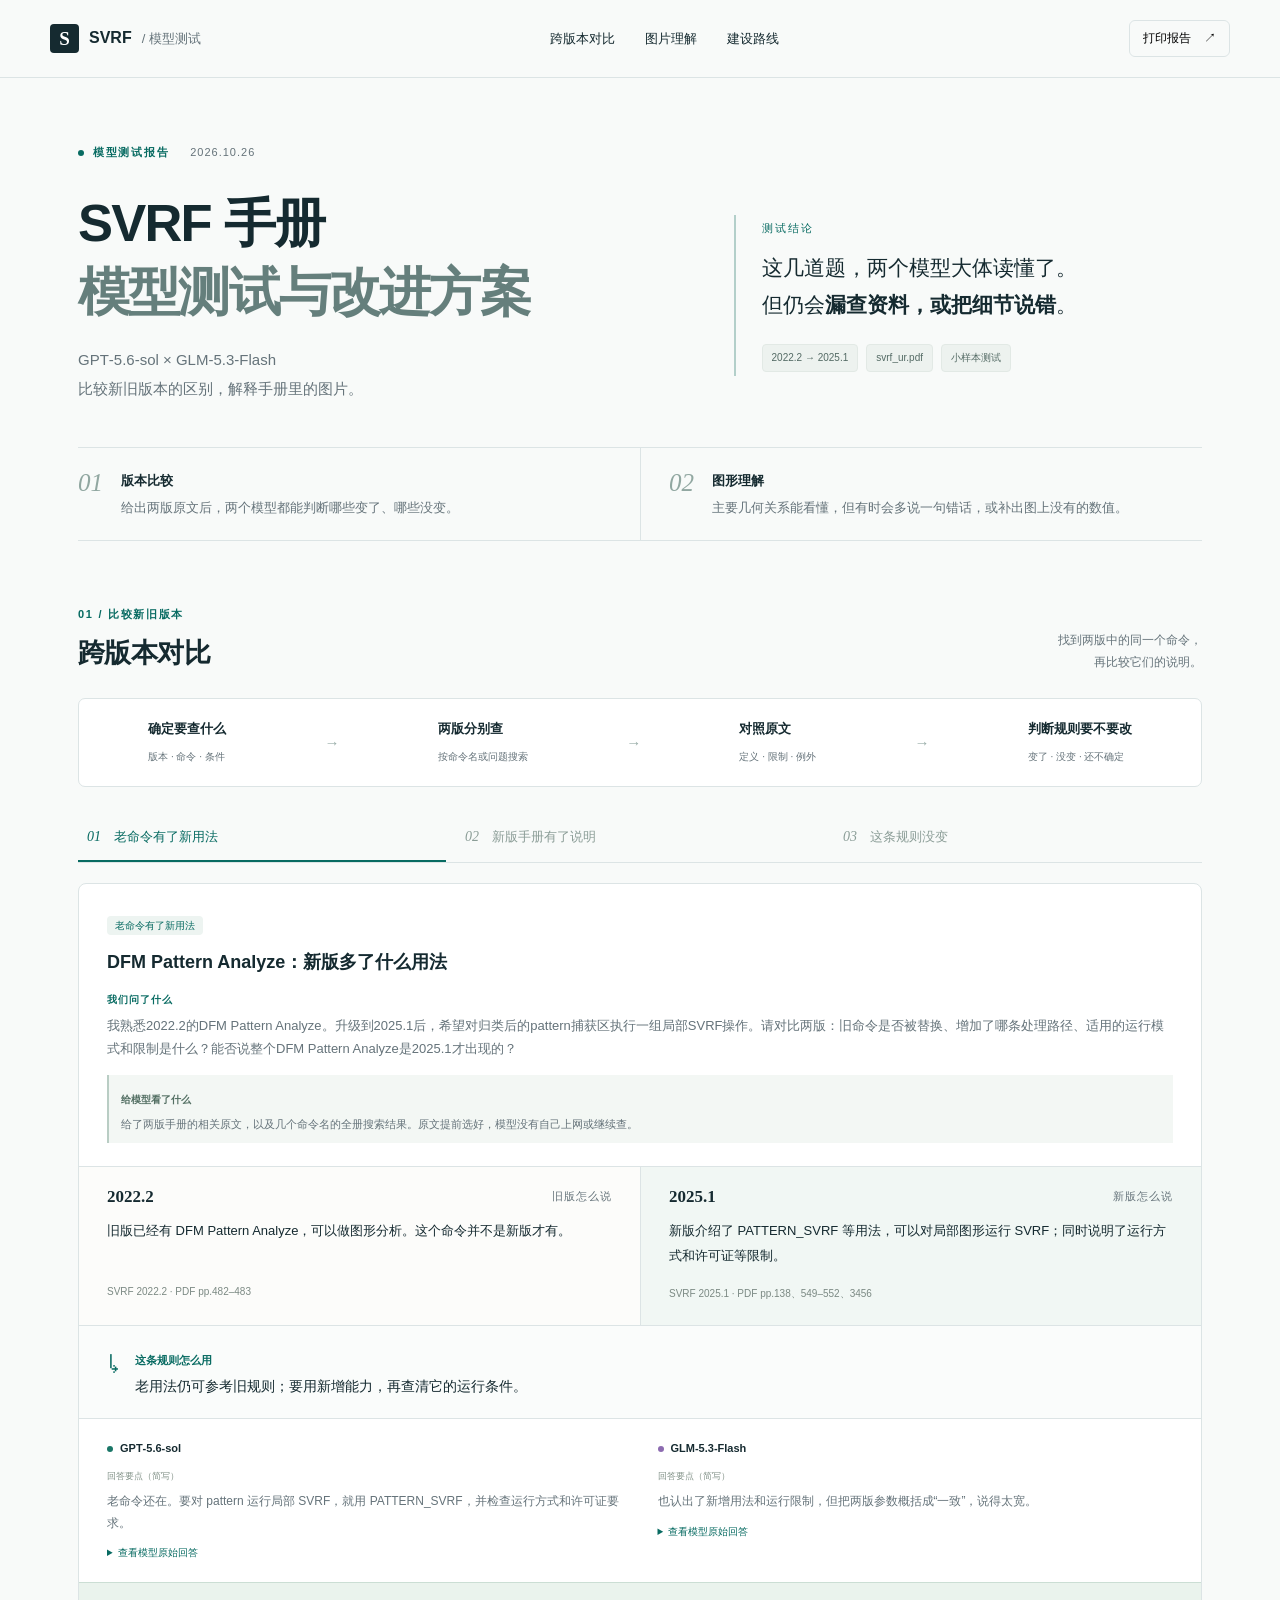
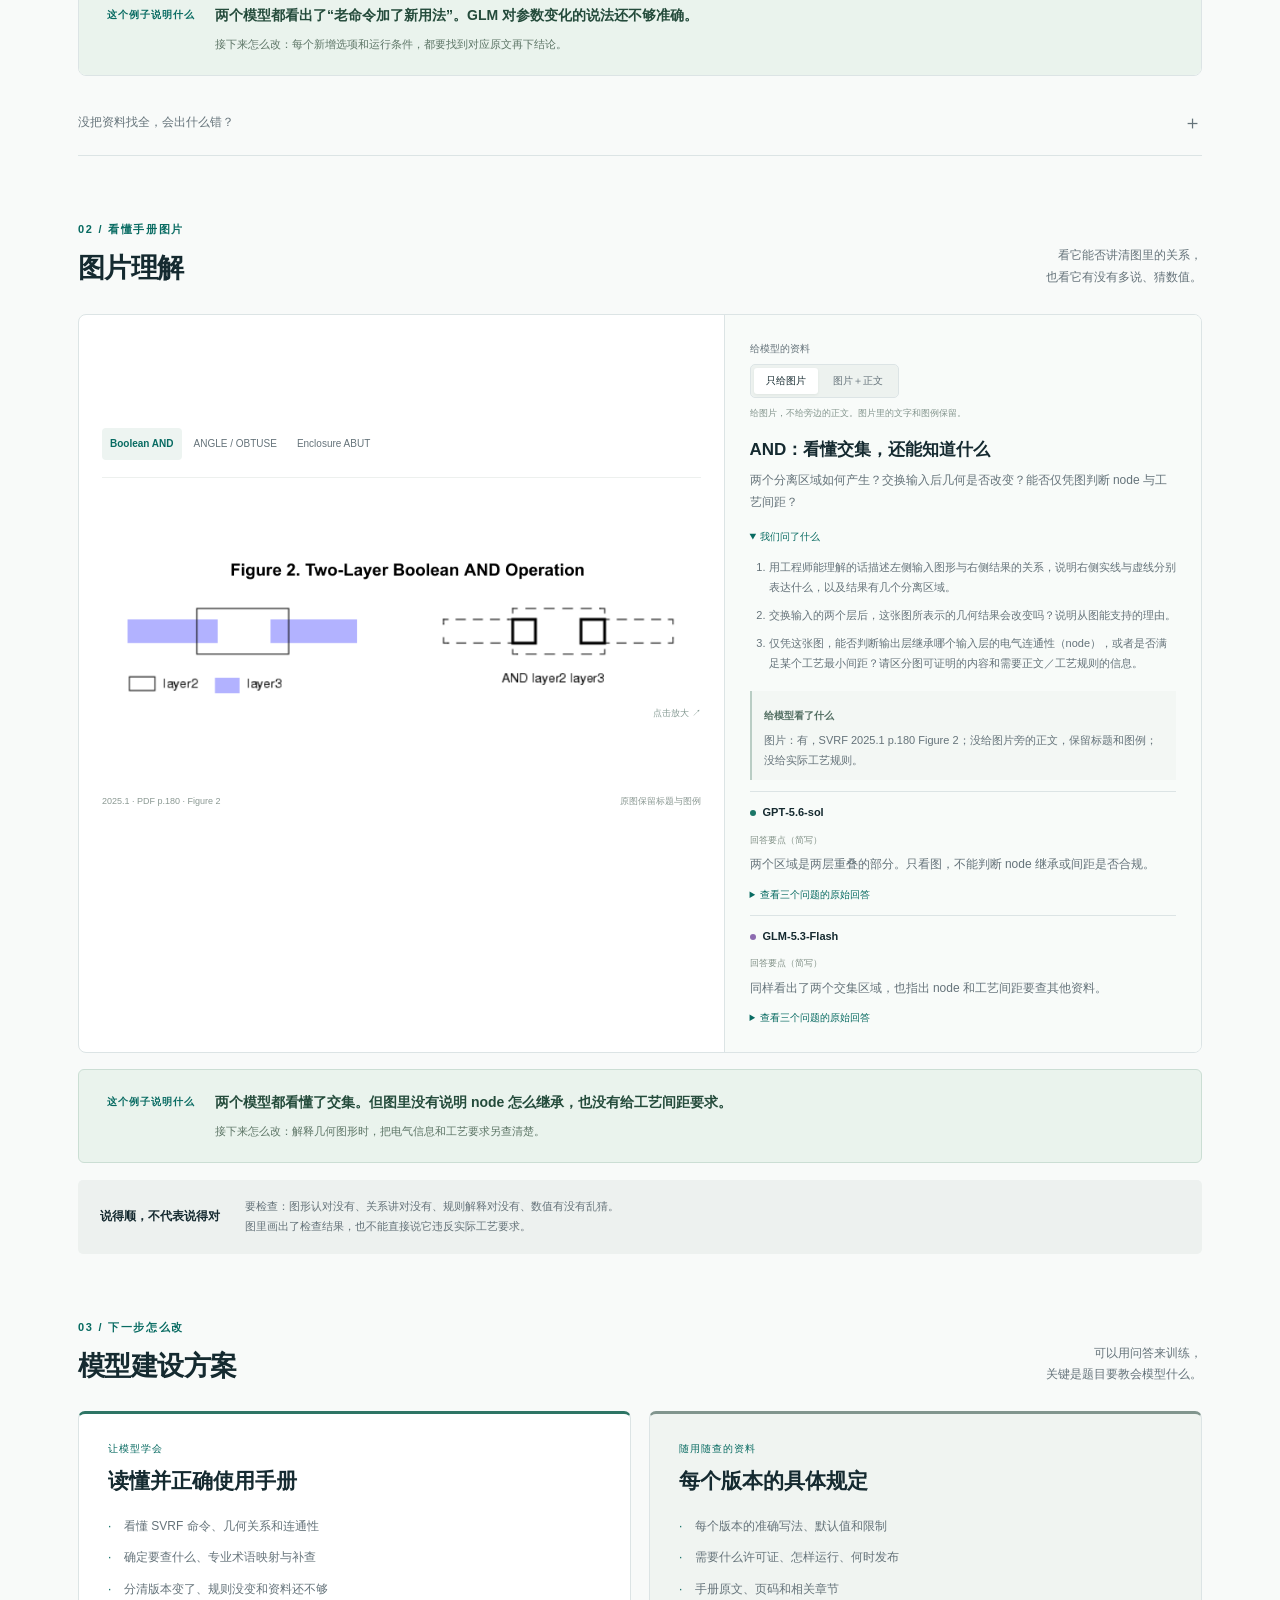
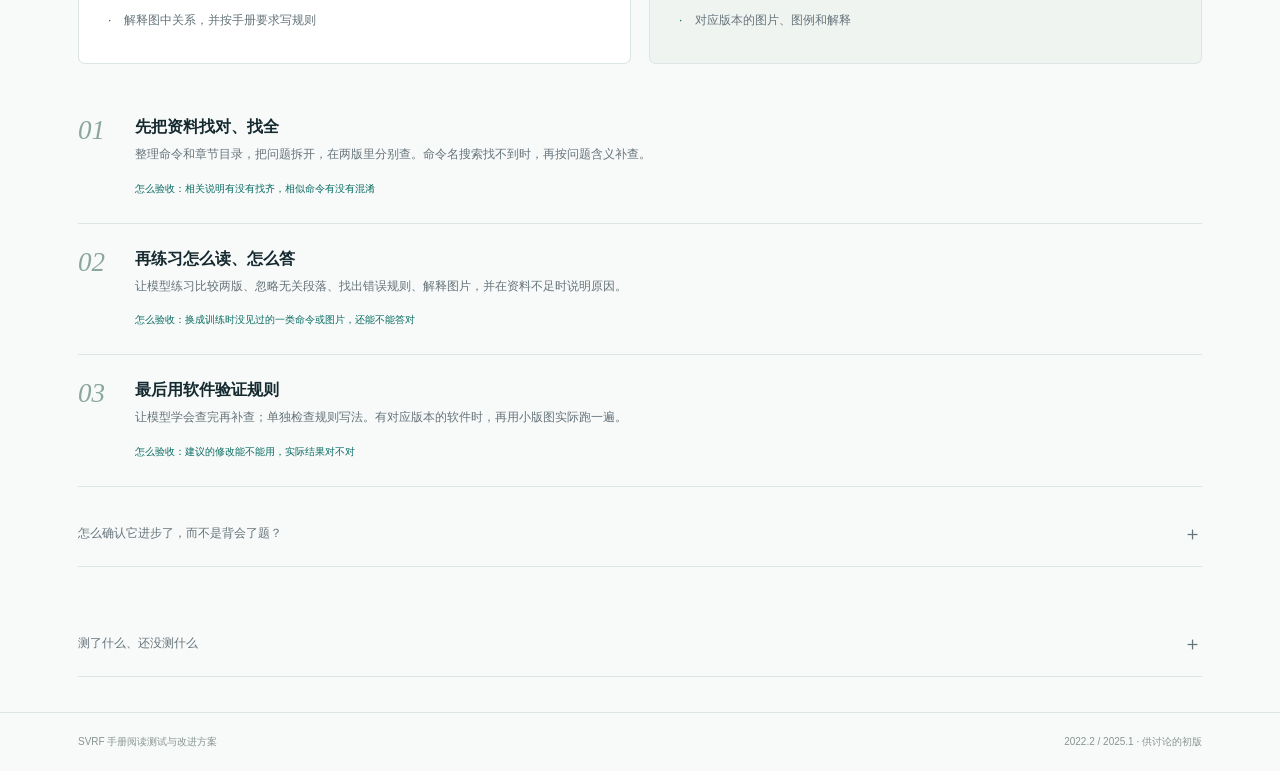
==== commit 95f31bf2: "Rewrite report explanations through English into plain Chinese" ====
--- a/index.html
+++ b/index.html
@@ -3,44 +3,44 @@
 <head>
 <meta charset="utf-8"><meta name="viewport" content="width=device-width,initial-scale=1">
 <meta name="description" content="基于 SVRF 2022.2 与 2025.1 手册的双模型案例评估，以及领域模型和检索增强建设路线。">
-<title>SVRF 手册理解评估与建设方案</title>
-<link rel="stylesheet" href="style.css?v=20261026b">
+<title>SVRF 手册阅读测试与改进方案</title>
+<link rel="stylesheet" href="style.css?v=20261026c">
 </head>
 <body>
-<header class="top"><a class="brand" href="#overview"><span class="brand-icon" aria-hidden="true">S</span>SVRF <span class="brand-light">/ 能力评估</span></a><nav aria-label="主导航"><a href="#versions">跨版本对比</a><a href="#vision">图片理解</a><a href="#roadmap">建设路线</a></nav><button class="print-button" id="print">打印报告 <span aria-hidden="true">↗</span></button></header>
+<header class="top"><a class="brand" href="#overview"><span class="brand-icon" aria-hidden="true">S</span>SVRF <span class="brand-light">/ 模型测试</span></a><nav aria-label="主导航"><a href="#versions">跨版本对比</a><a href="#vision">图片理解</a><a href="#roadmap">建设路线</a></nav><button class="print-button" id="print">打印报告 <span aria-hidden="true">↗</span></button></header>
 <main>
 <section class="hero" id="overview">
-<div class="eyebrow"><span class="dot"></span>技术评估简报 <span class="date">2026.10.26</span></div>
-<div class="hero-grid"><div><h1>SVRF 手册理解<br><span>评估与建设方案</span></h1><p class="hero-lead">GPT‑5.6‑sol × GLM‑5.3‑Flash<br>从跨版本知识迁移，到专有图形的工程解释。</p></div><aside class="hero-note"><div class="note-label">核心判断</div><p>基础阅读与图义理解已可用。<br>下一步重点是<strong>证据完整、版本准确、细节一致</strong>。</p><div class="scope-pills"><span>2022.2 → 2025.1</span><span>svrf_ur.pdf</span><span>精选案例观察</span></div></aside></div>
-<div class="conclusion-strip"><div><span class="index">01</span><p><strong>版本比较</strong>给足两版原文后，两个模型均能识别扩展、不变与证据边界。</p></div><div><span class="index">02</span><p><strong>图形理解</strong>核心几何关系基本正确，额外概括与未标注数值仍需约束。</p></div></div>
+<div class="eyebrow"><span class="dot"></span>模型测试报告 <span class="date">2026.10.26</span></div>
+<div class="hero-grid"><div><h1>SVRF 手册<br><span>模型测试与改进方案</span></h1><p class="hero-lead">GPT‑5.6‑sol × GLM‑5.3‑Flash<br>比较新旧版本的区别，解释手册里的图片。</p></div><aside class="hero-note"><div class="note-label">测试结论</div><p>这几道题，两个模型大体读懂了。<br>但仍会<strong>漏查资料，或把细节说错</strong>。</p><div class="scope-pills"><span>2022.2 → 2025.1</span><span>svrf_ur.pdf</span><span>小样本测试</span></div></aside></div>
+<div class="conclusion-strip"><div><span class="index">01</span><p><strong>版本比较</strong>给出两版原文后，两个模型都能判断哪些变了、哪些没变。</p></div><div><span class="index">02</span><p><strong>图形理解</strong>主要几何关系能看懂，但有时会多说一句错话，或补出图上没有的数值。</p></div></div>
 </section>
 <section class="report-section" id="versions">
-<div class="section-heading"><div><div class="eyebrow">01 / 跨版本知识迁移</div><h2>跨版本对比</h2></div><p class="section-summary">按功能对齐两版证据，<br>不按相同页码做文本相减。</p></div>
-<div class="process" aria-label="建议的版本比较流程"><div><b>问题拆解</b><small>版本 · 命令 · 条件</small></div><span>→</span><div><b>分别检索</b><small>精确搜索 / 语义补查</small></div><span>→</span><div><b>证据对齐</b><small>定义 · 限制 · 例外</small></div><span>→</span><div><b>迁移判断</b><small>变化 · 不变 · 未证实</small></div></div>
-<div class="case-tabs" role="tablist" aria-label="版本案例"><button role="tab" aria-selected="true" aria-controls="version-panel" id="version-tab-0" data-version="0">01 <span>命令已有，路径扩展</span></button><button role="tab" aria-selected="false" aria-controls="version-panel" id="version-tab-1" data-version="1" tabindex="-1">02 <span>文档新增覆盖</span></button><button role="tab" aria-selected="false" aria-controls="version-panel" id="version-tab-2" data-version="2" tabindex="-1">03 <span>疑似变化，实际不变</span></button></div>
+<div class="section-heading"><div><div class="eyebrow">01 / 比较新旧版本</div><h2>跨版本对比</h2></div><p class="section-summary">找到两版中的同一个命令，<br>再比较它们的说明。</p></div>
+<div class="process" aria-label="建议的版本比较流程"><div><b>确定要查什么</b><small>版本 · 命令 · 条件</small></div><span>→</span><div><b>两版分别查</b><small>按命令名或问题搜索</small></div><span>→</span><div><b>对照原文</b><small>定义 · 限制 · 例外</small></div><span>→</span><div><b>判断规则要不要改</b><small>变了 · 没变 · 还不确定</small></div></div>
+<div class="case-tabs" role="tablist" aria-label="版本案例"><button role="tab" aria-selected="true" aria-controls="version-panel" id="version-tab-0" data-version="0">01 <span>老命令有了新用法</span></button><button role="tab" aria-selected="false" aria-controls="version-panel" id="version-tab-1" data-version="1" tabindex="-1">02 <span>新版手册有了说明</span></button><button role="tab" aria-selected="false" aria-controls="version-panel" id="version-tab-2" data-version="2" tabindex="-1">03 <span>这条规则没变</span></button></div>
 <article class="case-card" id="version-panel" role="tabpanel" aria-labelledby="version-tab-0" tabindex="0">
-<div class="case-intro"><span class="badge" id="version-kind"></span><h3 id="version-title"></h3><div class="explicit-label">实测问题</div><p id="version-question"></p><div class="evidence-note"><b>提供给模型的依据</b><p id="version-provided"></p></div></div>
-<div class="version-pair"><div class="version-column old"><div class="column-label">2022.2 <span>旧版证据</span></div><p id="version-old"></p><small id="version-old-source"></small></div><div class="version-column new"><div class="column-label">2025.1 <span>新版证据</span></div><p id="version-new"></p><small id="version-new-source"></small></div></div>
-<div class="case-verdict"><span class="verdict-icon">↳</span><div><b>迁移结论</b><p id="version-conclusion"></p></div></div>
-<div class="model-pair"><div><span class="model-name"><i class="model-dot gpt"></i>GPT‑5.6‑sol</span><small class="answer-label">实际回答摘录 · 迁移建议</small><p id="version-gpt"></p><details class="answer-detail"><summary>展开本题完整回答</summary><div id="version-gpt-full"></div></details></div><div><span class="model-name"><i class="model-dot glm"></i>GLM‑5.3‑Flash</span><small class="answer-label">实际回答摘录 · 迁移建议</small><p id="version-glm"></p><details class="answer-detail"><summary>展开本题完整回答</summary><div id="version-glm-full"></div></details></div></div><div class="case-bottom"><span>本例结论</span><div><h4 id="version-bottom-title"></h4><p id="version-bottom-next"></p></div></div>
+<div class="case-intro"><span class="badge" id="version-kind"></span><h3 id="version-title"></h3><div class="explicit-label">我们问了什么</div><p id="version-question"></p><div class="evidence-note"><b>给模型看了什么</b><p id="version-provided"></p></div></div>
+<div class="version-pair"><div class="version-column old"><div class="column-label">2022.2 <span>旧版怎么说</span></div><p id="version-old"></p><small id="version-old-source"></small></div><div class="version-column new"><div class="column-label">2025.1 <span>新版怎么说</span></div><p id="version-new"></p><small id="version-new-source"></small></div></div>
+<div class="case-verdict"><span class="verdict-icon">↳</span><div><b>这条规则怎么用</b><p id="version-conclusion"></p></div></div>
+<div class="model-pair"><div><span class="model-name"><i class="model-dot gpt"></i>GPT‑5.6‑sol</span><small class="answer-label">回答要点（简写）</small><p id="version-gpt"></p><details class="answer-detail"><summary>查看模型原始回答</summary><div id="version-gpt-full"></div></details></div><div><span class="model-name"><i class="model-dot glm"></i>GLM‑5.3‑Flash</span><small class="answer-label">回答要点（简写）</small><p id="version-glm"></p><details class="answer-detail"><summary>查看模型原始回答</summary><div id="version-glm-full"></div></details></div></div><div class="case-bottom"><span>这个例子说明什么</span><div><h4 id="version-bottom-title"></h4><p id="version-bottom-next"></p></div></div>
 </article>
-<details class="disclosure"><summary><span>补充诊断：检索不完整时，错误会怎样发生？</span><span class="plus">＋</span></summary><div class="disclosure-content"><p>单版自动检索辅助案例中，GPT 出现过“同层不同图形间距通常用双层 EXTERNAL”的误导性表述；GLM 混淆 Enclose 与 Enclosure，将 <code>ENC via metal</code> 反写成 <code>ENC metal via</code>。</p><p>即使提供充分原文，GLM 也生成过只有下界的 <code>ENC … &gt;= 0.05</code> 示例，不满足手册的距离约束上界要求。</p><strong>建设重点：纠正概念定位 → 补齐证据 → 校验生成规则。</strong><small>这些是单版辅助诊断，不是跨版本任务的总体准确率。</small></div></details>
+<details class="disclosure"><summary><span>没把资料找全，会出什么错？</span><span class="plus">＋</span></summary><div class="disclosure-content"><p>另外做了几道查手册的题。GPT 对 EXTERNAL 的解释有误导；GLM 混淆 Enclose 和 Enclosure，把 <code>ENC via metal</code> 写反成了 <code>ENC metal via</code>。</p><p>即使给了相关原文，GLM 仍写出了只有下限的 <code>ENC … &gt;= 0.05</code> 示例，但手册明确要求：距离条件必须有上限。</p><strong>要改进的地方：找对命令、查全相关说明，再检查生成的规则。</strong><small>这些补充测试用来找问题，不能当作跨版本比较的总体正确率。</small></div></details>
 </section>
 <section class="report-section" id="vision">
-<div class="section-heading"><div><div class="eyebrow">02 / 专有图形的工程理解</div><h2>图片理解</h2></div><p class="section-summary">检查对象与空间关系，<br>也检查额外断言是否有依据。</p></div>
+<div class="section-heading"><div><div class="eyebrow">02 / 看懂手册图片</div><h2>图片理解</h2></div><p class="section-summary">看它能否讲清图里的关系，<br>也看它有没有多说、猜数值。</p></div>
 <div class="vision-layout"><div class="vision-main"><div class="figure-tabs" role="tablist" aria-label="图形案例"><button id="figure-tab-0" role="tab" aria-selected="true" aria-controls="figure-panel" data-figure="0">Boolean AND</button><button id="figure-tab-1" role="tab" aria-selected="false" aria-controls="figure-panel" data-figure="1" tabindex="-1">ANGLE / OBTUSE</button><button id="figure-tab-2" role="tab" aria-selected="false" aria-controls="figure-panel" data-figure="2" tabindex="-1">Enclosure ABUT</button></div><div id="figure-panel" role="tabpanel" aria-labelledby="figure-tab-0" tabindex="0"><div class="figure-frame"><button class="image-open" id="zoom" aria-label="放大手册图片"><img id="figure-image" src="assets/and.png" alt="SVRF 两层 Boolean AND 示意图"><span class="zoom-label">点击放大 ↗</span></button></div><div class="figure-caption"><span id="figure-source"></span><span>原图保留标题与图例</span></div></div></div>
-<aside class="vision-result"><div class="condition-label">输入条件</div><div class="condition-switch" aria-label="图片输入条件"><button id="image-only" aria-pressed="true">只给图片</button><button id="image-text" aria-pressed="false">图片＋正文</button></div><p class="condition-note" id="condition-note"></p><h3 id="figure-title"></h3><p class="figure-question" id="figure-question"></p><details class="question-detail" open><summary>实测问题</summary><ol id="figure-questions"></ol></details><div class="evidence-note"><b>提供给模型的依据</b><p id="figure-provided"></p></div><div class="result-row"><span class="model-name"><i class="model-dot gpt"></i>GPT‑5.6‑sol</span><small class="answer-label" id="figure-gpt-label"></small><p id="figure-gpt"></p><details class="answer-detail"><summary>展开三个问题的完整回答</summary><div id="figure-gpt-full"></div></details></div><div class="result-row"><span class="model-name"><i class="model-dot glm"></i>GLM‑5.3‑Flash</span><small class="answer-label" id="figure-glm-label"></small><p id="figure-glm"></p><details class="answer-detail"><summary>展开三个问题的完整回答</summary><div id="figure-glm-full"></div></details></div><div class="finding" id="figure-finding"></div></aside></div>
-<div class="case-bottom vision-bottom"><span>本例结论</span><div><h4 id="figure-bottom-title"></h4><p id="figure-bottom-next"></p></div></div>
-<div class="vision-principle"><b>验证不止看描述是否流畅</b><p>图元识别 → 空间关系 → 操作语义 → 数值与单位 → 无法判断的内容。<br>图中的输出标记，不自动等于实际工艺违规。</p></div>
+<aside class="vision-result"><div class="condition-label">给模型的资料</div><div class="condition-switch" aria-label="图片给模型的资料"><button id="image-only" aria-pressed="true">只给图片</button><button id="image-text" aria-pressed="false">图片＋正文</button></div><p class="condition-note" id="condition-note"></p><h3 id="figure-title"></h3><p class="figure-question" id="figure-question"></p><details class="question-detail" open><summary>我们问了什么</summary><ol id="figure-questions"></ol></details><div class="evidence-note"><b>给模型看了什么</b><p id="figure-provided"></p></div><div class="result-row"><span class="model-name"><i class="model-dot gpt"></i>GPT‑5.6‑sol</span><small class="answer-label" id="figure-gpt-label"></small><p id="figure-gpt"></p><details class="answer-detail"><summary>查看三个问题的原始回答</summary><div id="figure-gpt-full"></div></details></div><div class="result-row"><span class="model-name"><i class="model-dot glm"></i>GLM‑5.3‑Flash</span><small class="answer-label" id="figure-glm-label"></small><p id="figure-glm"></p><details class="answer-detail"><summary>查看三个问题的原始回答</summary><div id="figure-glm-full"></div></details></div><div class="finding" id="figure-finding"></div></aside></div>
+<div class="case-bottom vision-bottom"><span>这个例子说明什么</span><div><h4 id="figure-bottom-title"></h4><p id="figure-bottom-next"></p></div></div>
+<div class="vision-principle"><b>说得顺，不代表说得对</b><p>要检查：图形认对没有、关系讲对没有、规则解释对没有、数值有没有乱猜。<br>图里画出了检查结果，也不能直接说它违反实际工艺要求。</p></div>
 </section>
 <section class="report-section" id="roadmap">
-<div class="section-heading"><div><div class="eyebrow">03 / 领域模型建设</div><h2>模型建设方案</h2></div><p class="section-summary">QA 是训练载体，<br>监督目标决定学到什么。</p></div>
-<div class="knowledge-grid"><article class="knowledge internal"><div class="knowledge-label">训练进模型</div><h3>概念与方法</h3><ul><li>SVRF 基础语义、几何与连通性推理</li><li>问题拆解、专业术语映射与补查</li><li>变化 / 不变 / 证据不足的区分</li><li>图形关系理解与规则约束一致性</li></ul></article><article class="knowledge external"><div class="knowledge-label">保留在知识层</div><h3>精确且可追溯的事实</h3><ul><li>指定版本的语法、默认值与限制</li><li>许可证、运行模式及发布依据</li><li>手册原文、页码和交叉引用</li><li>图片、图例与对应版本解释</li></ul></article></div>
-<div class="roadmap"><article><span class="step-number">01</span><div><h3>先修证据链</h3><p>命令与章节索引、双版本对齐、按子问题检索；精确搜索为基础，语义检索按需补充。</p><span class="check-label">验收：必要证据找齐、相似命令不混淆</span></div></article><article><span class="step-number">02</span><div><h3>再训练证据使用与图形推理</h3><p>带版本与干扰段落的 QA、正确与错误规则对照、图形关系标注、反事实与不可回答样本。</p><span class="check-label">验收：未见命令 / 图形家族上的正确性</span></div></article><article><span class="step-number">03</span><div><h3>形成工程验证闭环</h3><p>多轮搜索轨迹训练、独立约束检查；目标版本环境可用时，增加编译与最小版图测试。</p><span class="check-label">验收：迁移建议有效、规则结果一致</span></div></article></div>
-<details class="disclosure"><summary><span>如何确认优化有效，而不只是学会题库？</span><span class="plus">＋</span></summary><div class="disclosure-content"><div class="validation-grid"><div><b>检索</b><p>分版本评估证据召回、直接相关性与覆盖完整性。</p></div><div><b>版本理解</b><p>检查虚构变化、漏掉限制、版本混用和引用支持。</p></div><div><b>视觉理解</b><p>分别评估图元、关系、语义、单位与正确保留判断。</p></div><div><b>工程落地</b><p>检查语法与约束；有目标环境时验证真实执行结果。</p></div></div><p>按命令家族、章节和近重复图形划分训练与测试，保留独立工程师盲评。固定检索器比较模型，固定模型比较检索；同时比较标准证据与自动检索，定位收益来源。</p></div></details>
+<div class="section-heading"><div><div class="eyebrow">03 / 下一步怎么改</div><h2>模型建设方案</h2></div><p class="section-summary">可以用问答来训练，<br>关键是题目要教会模型什么。</p></div>
+<div class="knowledge-grid"><article class="knowledge internal"><div class="knowledge-label">让模型学会</div><h3>读懂并正确使用手册</h3><ul><li>看懂 SVRF 命令、几何关系和连通性</li><li>确定要查什么、专业术语映射与补查</li><li>分清版本变了、规则没变和资料还不够</li><li>解释图中关系，并按手册要求写规则</li></ul></article><article class="knowledge external"><div class="knowledge-label">随用随查的资料</div><h3>每个版本的具体规定</h3><ul><li>每个版本的准确写法、默认值和限制</li><li>需要什么许可证、怎样运行、何时发布</li><li>手册原文、页码和相关章节</li><li>对应版本的图片、图例和解释</li></ul></article></div>
+<div class="roadmap"><article><span class="step-number">01</span><div><h3>先把资料找对、找全</h3><p>整理命令和章节目录，把问题拆开，在两版里分别查。命令名搜索找不到时，再按问题含义补查。</p><span class="check-label">怎么验收：相关说明有没有找齐，相似命令有没有混淆</span></div></article><article><span class="step-number">02</span><div><h3>再练习怎么读、怎么答</h3><p>让模型练习比较两版、忽略无关段落、找出错误规则、解释图片，并在资料不足时说明原因。</p><span class="check-label">怎么验收：换成训练时没见过的一类命令或图片，还能不能答对</span></div></article><article><span class="step-number">03</span><div><h3>最后用软件验证规则</h3><p>让模型学会查完再补查；单独检查规则写法。有对应版本的软件时，再用小版图实际跑一遍。</p><span class="check-label">怎么验收：建议的修改能不能用，实际结果对不对</span></div></article></div>
+<details class="disclosure"><summary><span>怎么确认它进步了，而不是背会了题？</span><span class="plus">＋</span></summary><div class="disclosure-content"><div class="validation-grid"><div><b>检索</b><p>两版的相关说明有没有找齐，返回的内容是不是真的有用。</p></div><div><b>版本理解</b><p>有没有编造变化、漏掉限制、混用版本，引用能不能支持答案。</p></div><div><b>视觉理解</b><p>图形、关系、含义和单位有没有讲对，不知道的地方有没有乱答。</p></div><div><b>工程落地</b><p>检查规则写法和使用条件；有对应版本的软件时，再看实际运行结果。</p></div></div><p>同一类命令、相邻章节和相似图片不要同时放进训练集和测试集。请工程师独立打分。比较模型时给同样的资料，比较搜索方法时用同一个模型，才能知道到底改进了哪里。</p></div></details>
 </section>
-<section class="method-section"><details class="disclosure"><summary><span>评估范围与参考研究</span><span class="plus">＋</span></summary><div class="disclosure-content"><p><strong>已完成：</strong>3 个跨版本案例的相同原文对照；3 个单版自动检索辅助案例；AND、ANGLE / OBTUSE、ABUT 三组图例。三组均已完成只图与图文输入对照；AND 图文条件补充了连通性问题。</p><p><strong>边界：</strong>精选小样本、单次推理及模型辅助原文核验；不是全册准确率或独立工程师盲测。尚未完成两模型同规格的多轮跨版本 Agent 评估，也未执行目标版本 Calibre 编译与运行验证。</p><p><strong>本轮检索基线：</strong>模型生成查询 → SQLite FTS5 / BM25 → 多路结果融合 → 原文页。跨版本案例另提供人工定位的两版原文，以区分阅读能力与检索能力。</p><div class="research-links"><a href="https://arxiv.org/abs/2403.10131" target="_blank" rel="noopener">RAFT · 带干扰证据的领域微调 ↗</a><a href="https://arxiv.org/abs/2503.09516" target="_blank" rel="noopener">Search‑R1 · 搜索策略训练 ↗</a><a href="https://arxiv.org/abs/2407.01449" target="_blank" rel="noopener">ColPali · 视觉文档检索 ↗</a></div><small>参考研究用于方案设计，公开实验收益不代表本场景的预期提升。</small></div></details></section>
-</main><footer><span>SVRF 手册理解评估与建设方案</span><span>2022.2 / 2025.1 · 内容评审版</span></footer>
+<section class="method-section"><details class="disclosure"><summary><span>测了什么、还没测什么</span><span class="plus">＋</span></summary><div class="disclosure-content"><p><strong>已完成：</strong>3 个跨版本案例的相同原文对照；3 个单版自动检索辅助案例；AND、ANGLE / OBTUSE、ABUT 三组图例。三组均已完成只图与图文输入对照；AND 图文条件补充了连通性问题。</p><p><strong>边界：</strong>这里只选了少量题，每种条件各答一次，再对照手册检查，不能代表整本手册的正确率。还没有请工程师独立打分，也没有完整测试反复查手册的流程，或用对应版本的 Calibre 跑规则。</p><p><strong>本轮检索基线：</strong>模型先写搜索请求，全文搜索返回相关页，再把结果合并。跨版本题则提前选好两版原文给模型看，用来单独测试它能不能读懂。</p><div class="research-links"><a href="https://arxiv.org/abs/2403.10131" target="_blank" rel="noopener">RAFT · 训练模型正确使用查到的资料 ↗</a><a href="https://arxiv.org/abs/2503.09516" target="_blank" rel="noopener">Search‑R1 · 训练模型边查边答 ↗</a><a href="https://arxiv.org/abs/2407.01449" target="_blank" rel="noopener">ColPali · 用页面图片搜索文档 ↗</a></div><small>这些研究可以参考，但论文里的提升幅度不能直接当作本项目的预期效果。</small></div></details></section>
+</main><footer><span>SVRF 手册阅读测试与改进方案</span><span>2022.2 / 2025.1 · 供讨论的初版</span></footer>
 <dialog id="image-dialog"><button id="close-dialog" aria-label="关闭放大图片">关闭 ✕</button><img id="dialog-image" alt="手册图片放大查看"></dialog>
-<script src="case-data.js?v=20261026b"></script><script src="app.js?v=20261026b"></script>
+<script src="case-data.js?v=20261026c"></script><script src="app.js?v=20261026c"></script>
 </body></html>
--- a/style.css
+++ b/style.css
@@ -5,3 +5,6 @@
 @media print{.top{position:static}.top nav,.print-button,.zoom-label{display:none}main{padding:0}.hero{padding-top:25px}.report-section{padding-top:30px}body{background:white;color:black}.case-card,.vision-layout,.knowledge,.roadmap article{break-inside:avoid}.disclosure-content{display:block}.disclosure[open] summary{display:none}footer{padding:10px 0}h1{font-size:36px}.vision-layout{grid-template-columns:1.2fr 1fr}a{color:inherit}dialog{display:none!important}}
 
 .explicit-label{font-size:10px;color:var(--teal);font-weight:650;letter-spacing:1px;margin:15px 0 5px}.evidence-note{border-left:2px solid #b9cdc4;padding:9px 12px;background:#f3f7f4;margin:14px 0 0}.evidence-note b{font-size:10px;color:#536f63}.evidence-note p{font-size:11px!important;margin:4px 0 0!important;line-height:1.8!important;color:var(--muted)}.answer-label{display:block;font-size:9px;color:#819187;margin:9px 0 4px}.answer-detail{margin:10px 0 0}.answer-detail summary,.question-detail summary{font-size:10px;color:var(--teal);cursor:pointer}.answer-detail>div{white-space:pre-wrap;font-size:11px;line-height:1.85;color:var(--muted);background:#f4f7f4;padding:13px;margin-top:10px;border-radius:4px}.case-bottom{display:flex;gap:20px;border-top:1px solid #cbded4;background:#eaf3ed;padding:20px 28px}.case-bottom>span{font-size:10px;letter-spacing:1px;color:var(--teal);font-weight:650;flex-shrink:0;padding-top:3px}.case-bottom h4{font-size:14px;line-height:1.8;margin:0;font-weight:650;color:#244b3b}.case-bottom p{font-size:11px;color:#5e7667;margin:7px 0 0}.vision-bottom{margin-top:16px;border:1px solid #cbded4;border-radius:6px}.question-detail{margin:12px 0}.question-detail ol{font-size:11px;color:var(--muted);padding-left:19px;margin:8px 0}.question-detail li{padding:4px 0}.vision-layout{align-items:start}.vision-main{position:sticky;top:90px}@media(max-width:800px){.vision-main{position:static}.case-bottom{padding:16px;gap:12px}.case-bottom h4{font-size:12px}}
+
+/* Keep one plain-language conclusion per case. */
+#figure-finding{display:none}
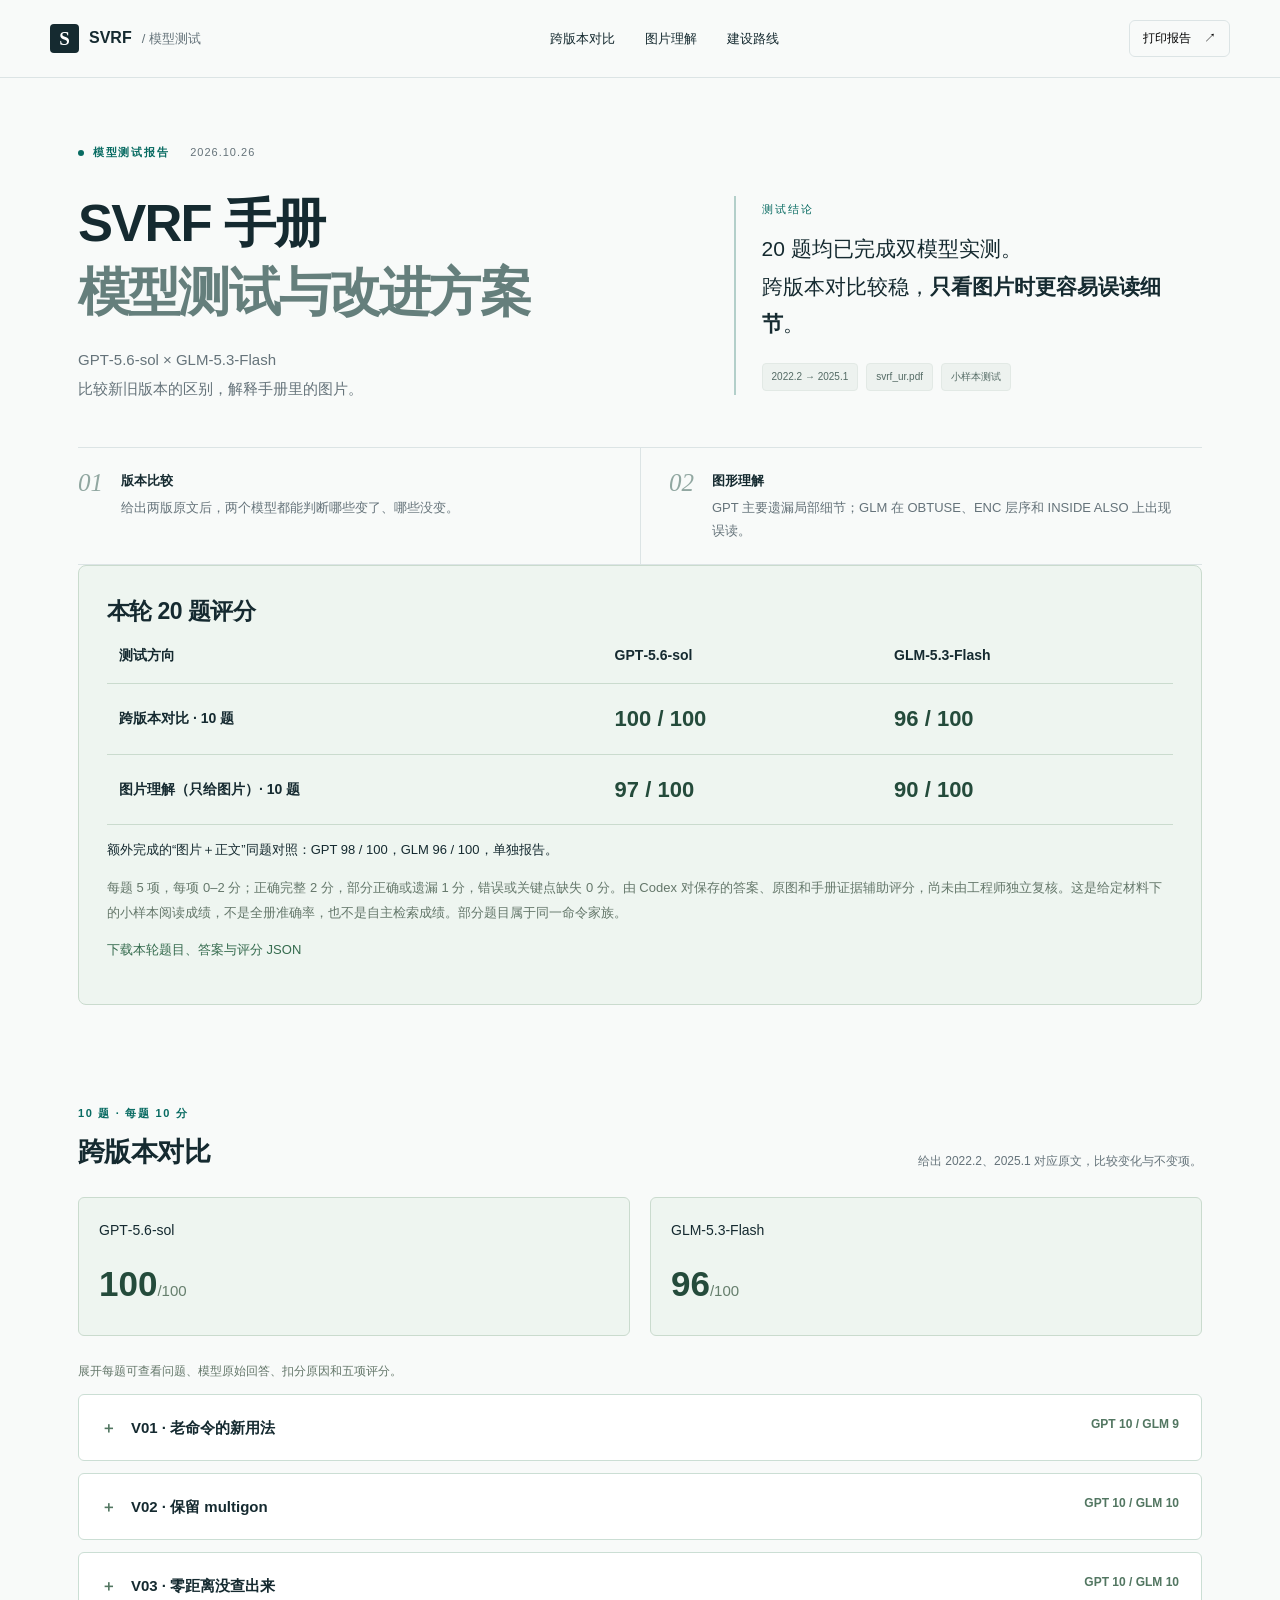
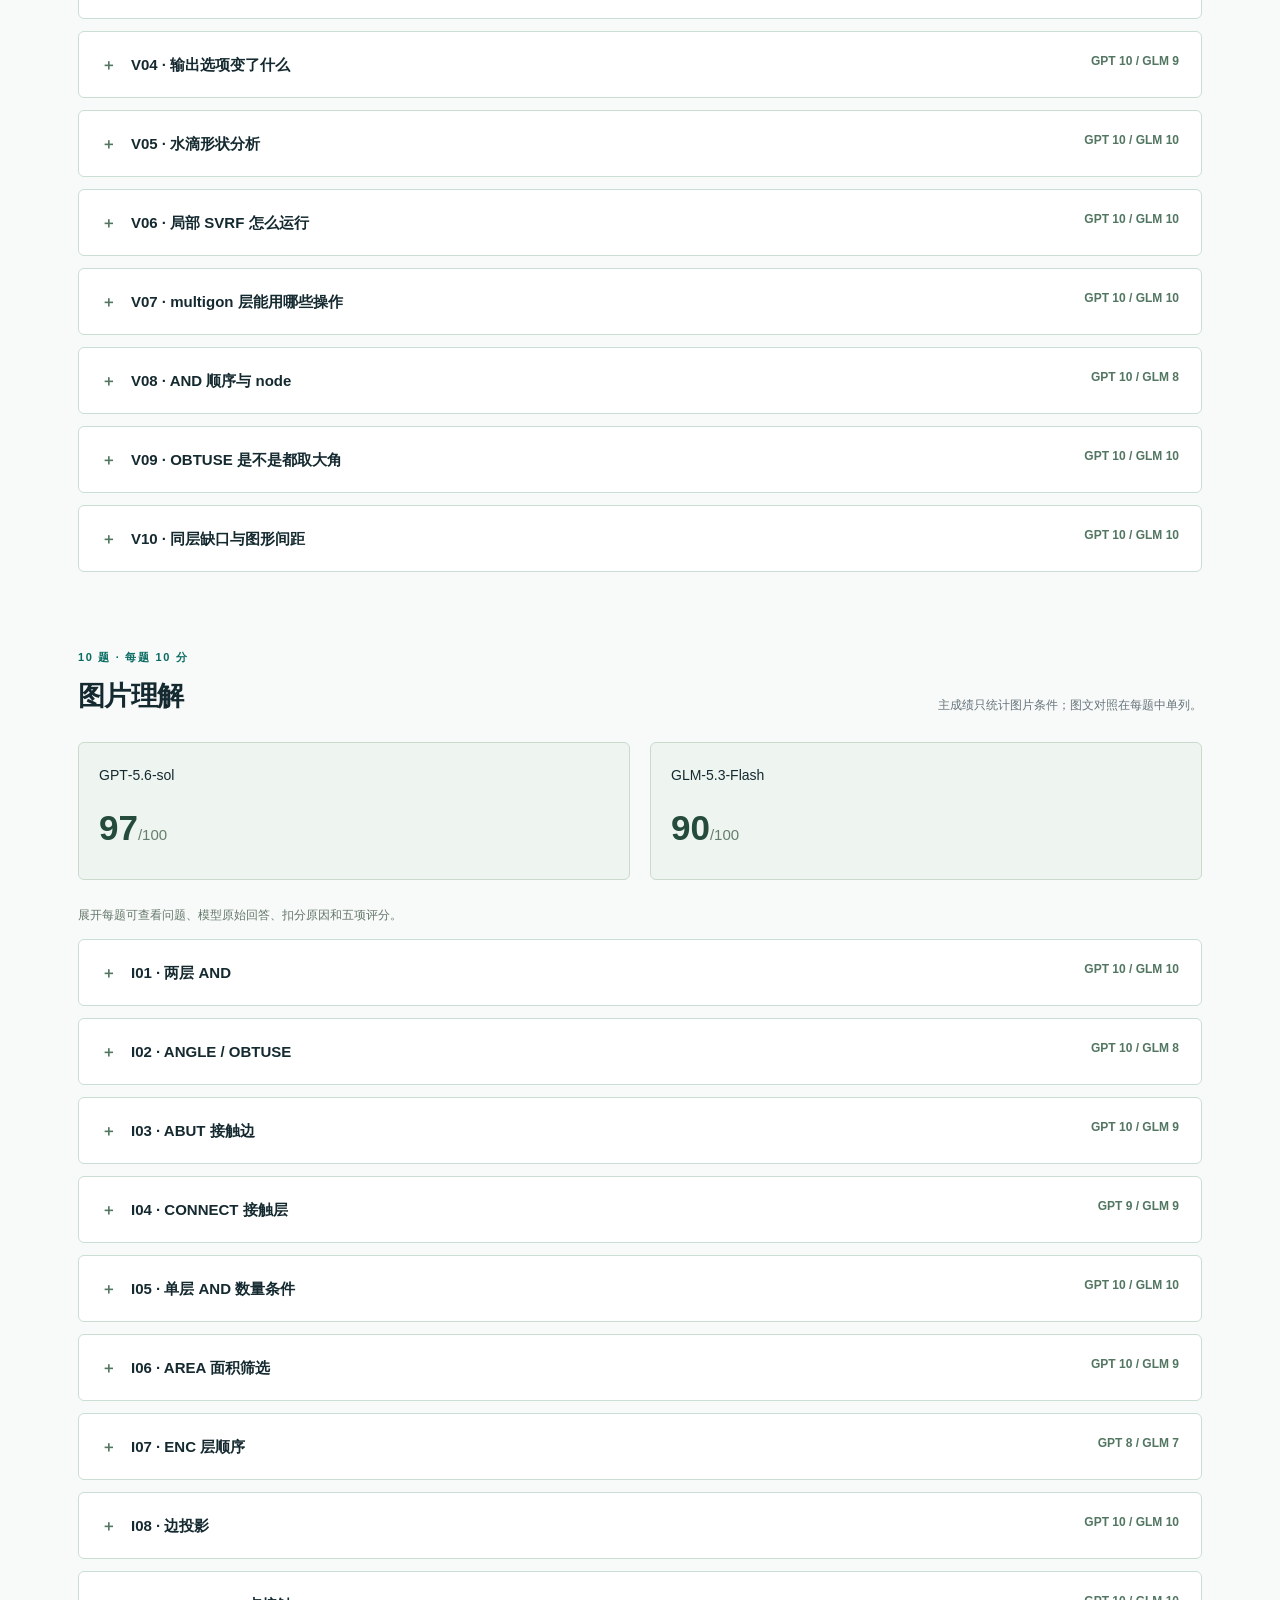
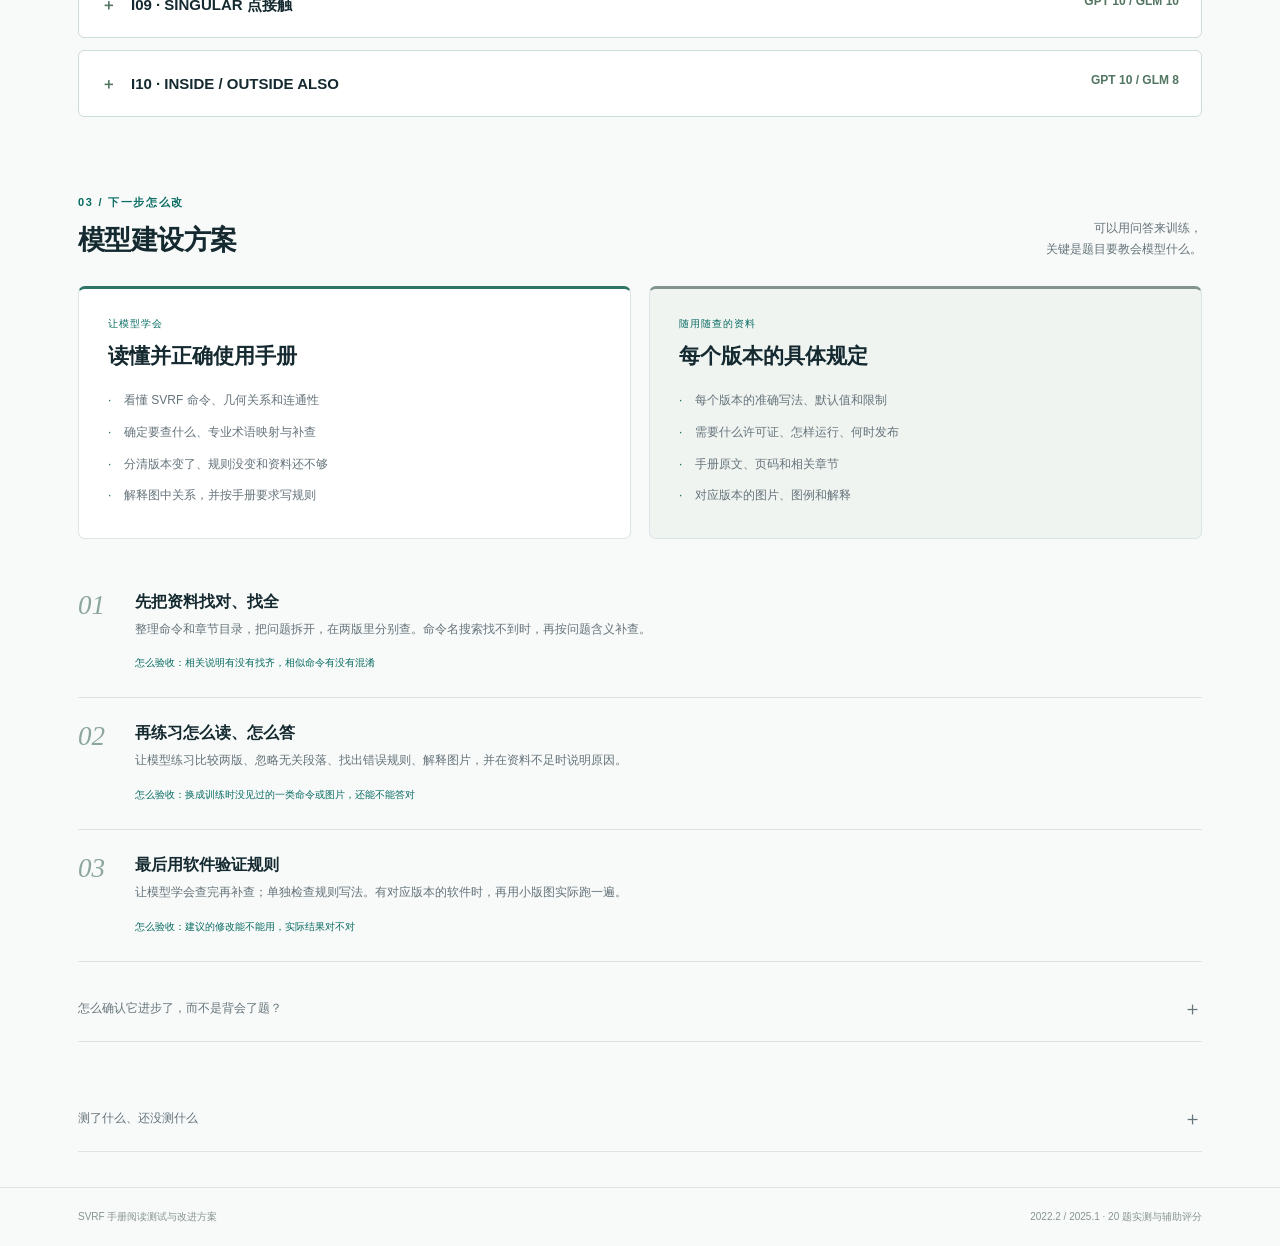
==== commit e9ba983a: "Publish 20-question model assessment with saved answers and rubric scores" ====
--- a/index.html
+++ b/index.html
@@ -4,43 +4,24 @@
 <meta charset="utf-8"><meta name="viewport" content="width=device-width,initial-scale=1">
 <meta name="description" content="基于 SVRF 2022.2 与 2025.1 手册的双模型案例评估，以及领域模型和检索增强建设路线。">
 <title>SVRF 手册阅读测试与改进方案</title>
-<link rel="stylesheet" href="style.css?v=20261026c">
+<link rel="stylesheet" href="style.css?v=20261026-20q">
 </head>
 <body>
 <header class="top"><a class="brand" href="#overview"><span class="brand-icon" aria-hidden="true">S</span>SVRF <span class="brand-light">/ 模型测试</span></a><nav aria-label="主导航"><a href="#versions">跨版本对比</a><a href="#vision">图片理解</a><a href="#roadmap">建设路线</a></nav><button class="print-button" id="print">打印报告 <span aria-hidden="true">↗</span></button></header>
 <main>
 <section class="hero" id="overview">
 <div class="eyebrow"><span class="dot"></span>模型测试报告 <span class="date">2026.10.26</span></div>
-<div class="hero-grid"><div><h1>SVRF 手册<br><span>模型测试与改进方案</span></h1><p class="hero-lead">GPT‑5.6‑sol × GLM‑5.3‑Flash<br>比较新旧版本的区别，解释手册里的图片。</p></div><aside class="hero-note"><div class="note-label">测试结论</div><p>这几道题，两个模型大体读懂了。<br>但仍会<strong>漏查资料，或把细节说错</strong>。</p><div class="scope-pills"><span>2022.2 → 2025.1</span><span>svrf_ur.pdf</span><span>小样本测试</span></div></aside></div>
-<div class="conclusion-strip"><div><span class="index">01</span><p><strong>版本比较</strong>给出两版原文后，两个模型都能判断哪些变了、哪些没变。</p></div><div><span class="index">02</span><p><strong>图形理解</strong>主要几何关系能看懂，但有时会多说一句错话，或补出图上没有的数值。</p></div></div>
+<div class="hero-grid"><div><h1>SVRF 手册<br><span>模型测试与改进方案</span></h1><p class="hero-lead">GPT‑5.6‑sol × GLM‑5.3‑Flash<br>比较新旧版本的区别，解释手册里的图片。</p></div><aside class="hero-note"><div class="note-label">测试结论</div><p>20 题均已完成双模型实测。<br>跨版本对比较稳，<strong>只看图片时更容易误读细节</strong>。</p><div class="scope-pills"><span>2022.2 → 2025.1</span><span>svrf_ur.pdf</span><span>小样本测试</span></div></aside></div>
+<div class="conclusion-strip"><div><span class="index">01</span><p><strong>版本比较</strong>给出两版原文后，两个模型都能判断哪些变了、哪些没变。</p></div><div><span class="index">02</span><p><strong>图形理解</strong>GPT 主要遗漏局部细节；GLM 在 OBTUSE、ENC 层序和 INSIDE ALSO 上出现误读。</p></div></div>
 </section>
-<section class="report-section" id="versions">
-<div class="section-heading"><div><div class="eyebrow">01 / 比较新旧版本</div><h2>跨版本对比</h2></div><p class="section-summary">找到两版中的同一个命令，<br>再比较它们的说明。</p></div>
-<div class="process" aria-label="建议的版本比较流程"><div><b>确定要查什么</b><small>版本 · 命令 · 条件</small></div><span>→</span><div><b>两版分别查</b><small>按命令名或问题搜索</small></div><span>→</span><div><b>对照原文</b><small>定义 · 限制 · 例外</small></div><span>→</span><div><b>判断规则要不要改</b><small>变了 · 没变 · 还不确定</small></div></div>
-<div class="case-tabs" role="tablist" aria-label="版本案例"><button role="tab" aria-selected="true" aria-controls="version-panel" id="version-tab-0" data-version="0">01 <span>老命令有了新用法</span></button><button role="tab" aria-selected="false" aria-controls="version-panel" id="version-tab-1" data-version="1" tabindex="-1">02 <span>新版手册有了说明</span></button><button role="tab" aria-selected="false" aria-controls="version-panel" id="version-tab-2" data-version="2" tabindex="-1">03 <span>这条规则没变</span></button></div>
-<article class="case-card" id="version-panel" role="tabpanel" aria-labelledby="version-tab-0" tabindex="0">
-<div class="case-intro"><span class="badge" id="version-kind"></span><h3 id="version-title"></h3><div class="explicit-label">我们问了什么</div><p id="version-question"></p><div class="evidence-note"><b>给模型看了什么</b><p id="version-provided"></p></div></div>
-<div class="version-pair"><div class="version-column old"><div class="column-label">2022.2 <span>旧版怎么说</span></div><p id="version-old"></p><small id="version-old-source"></small></div><div class="version-column new"><div class="column-label">2025.1 <span>新版怎么说</span></div><p id="version-new"></p><small id="version-new-source"></small></div></div>
-<div class="case-verdict"><span class="verdict-icon">↳</span><div><b>这条规则怎么用</b><p id="version-conclusion"></p></div></div>
-<div class="model-pair"><div><span class="model-name"><i class="model-dot gpt"></i>GPT‑5.6‑sol</span><small class="answer-label">回答要点（简写）</small><p id="version-gpt"></p><details class="answer-detail"><summary>查看模型原始回答</summary><div id="version-gpt-full"></div></details></div><div><span class="model-name"><i class="model-dot glm"></i>GLM‑5.3‑Flash</span><small class="answer-label">回答要点（简写）</small><p id="version-glm"></p><details class="answer-detail"><summary>查看模型原始回答</summary><div id="version-glm-full"></div></details></div></div><div class="case-bottom"><span>这个例子说明什么</span><div><h4 id="version-bottom-title"></h4><p id="version-bottom-next"></p></div></div>
-</article>
-<details class="disclosure"><summary><span>没把资料找全，会出什么错？</span><span class="plus">＋</span></summary><div class="disclosure-content"><p>另外做了几道查手册的题。GPT 对 EXTERNAL 的解释有误导；GLM 混淆 Enclose 和 Enclosure，把 <code>ENC via metal</code> 写反成了 <code>ENC metal via</code>。</p><p>即使给了相关原文，GLM 仍写出了只有下限的 <code>ENC … &gt;= 0.05</code> 示例，但手册明确要求：距离条件必须有上限。</p><strong>要改进的地方：找对命令、查全相关说明，再检查生成的规则。</strong><small>这些补充测试用来找问题，不能当作跨版本比较的总体正确率。</small></div></details>
-</section>
-<section class="report-section" id="vision">
-<div class="section-heading"><div><div class="eyebrow">02 / 看懂手册图片</div><h2>图片理解</h2></div><p class="section-summary">看它能否讲清图里的关系，<br>也看它有没有多说、猜数值。</p></div>
-<div class="vision-layout"><div class="vision-main"><div class="figure-tabs" role="tablist" aria-label="图形案例"><button id="figure-tab-0" role="tab" aria-selected="true" aria-controls="figure-panel" data-figure="0">Boolean AND</button><button id="figure-tab-1" role="tab" aria-selected="false" aria-controls="figure-panel" data-figure="1" tabindex="-1">ANGLE / OBTUSE</button><button id="figure-tab-2" role="tab" aria-selected="false" aria-controls="figure-panel" data-figure="2" tabindex="-1">Enclosure ABUT</button></div><div id="figure-panel" role="tabpanel" aria-labelledby="figure-tab-0" tabindex="0"><div class="figure-frame"><button class="image-open" id="zoom" aria-label="放大手册图片"><img id="figure-image" src="assets/and.png" alt="SVRF 两层 Boolean AND 示意图"><span class="zoom-label">点击放大 ↗</span></button></div><div class="figure-caption"><span id="figure-source"></span><span>原图保留标题与图例</span></div></div></div>
-<aside class="vision-result"><div class="condition-label">给模型的资料</div><div class="condition-switch" aria-label="图片给模型的资料"><button id="image-only" aria-pressed="true">只给图片</button><button id="image-text" aria-pressed="false">图片＋正文</button></div><p class="condition-note" id="condition-note"></p><h3 id="figure-title"></h3><p class="figure-question" id="figure-question"></p><details class="question-detail" open><summary>我们问了什么</summary><ol id="figure-questions"></ol></details><div class="evidence-note"><b>给模型看了什么</b><p id="figure-provided"></p></div><div class="result-row"><span class="model-name"><i class="model-dot gpt"></i>GPT‑5.6‑sol</span><small class="answer-label" id="figure-gpt-label"></small><p id="figure-gpt"></p><details class="answer-detail"><summary>查看三个问题的原始回答</summary><div id="figure-gpt-full"></div></details></div><div class="result-row"><span class="model-name"><i class="model-dot glm"></i>GLM‑5.3‑Flash</span><small class="answer-label" id="figure-glm-label"></small><p id="figure-glm"></p><details class="answer-detail"><summary>查看三个问题的原始回答</summary><div id="figure-glm-full"></div></details></div><div class="finding" id="figure-finding"></div></aside></div>
-<div class="case-bottom vision-bottom"><span>这个例子说明什么</span><div><h4 id="figure-bottom-title"></h4><p id="figure-bottom-next"></p></div></div>
-<div class="vision-principle"><b>说得顺，不代表说得对</b><p>要检查：图形认对没有、关系讲对没有、规则解释对没有、数值有没有乱猜。<br>图里画出了检查结果，也不能直接说它违反实际工艺要求。</p></div>
-</section>
-<section class="report-section" id="roadmap">
+<section class="bench-overview" aria-label="本轮评分"><h2>本轮 20 题评分</h2><div class="score-table-wrap"><table class="score-table"><thead><tr><th>测试方向</th><th>GPT‑5.6‑sol</th><th>GLM‑5.3‑Flash</th></tr></thead><tbody><tr><th>跨版本对比 · 10 题</th><td>100 / 100</td><td>96 / 100</td></tr><tr><th>图片理解（只给图片）· 10 题</th><td>97 / 100</td><td>90 / 100</td></tr></tbody></table></div><p>额外完成的“图片＋正文”同题对照：GPT 98 / 100，GLM 96 / 100，单独报告。</p><p class="bench-source">每题 5 项，每项 0–2 分；正确完整 2 分，部分正确或遗漏 1 分，错误或关键点缺失 0 分。由 Codex 对保存的答案、原图和手册证据辅助评分，尚未由工程师独立复核。这是给定材料下的小样本阅读成绩，不是全册准确率，也不是自主检索成绩。部分题目属于同一命令家族。</p><p><a href="benchmark-results.json" download>下载本轮题目、答案与评分 JSON</a></p></section><section class="report-section" id="versions"><div class="section-heading"><div><div class="eyebrow">10 题 · 每题 10 分</div><h2>跨版本对比</h2></div><p class="section-summary">给出 2022.2、2025.1 对应原文，比较变化与不变项。</p></div><div class="bench-direction-score"><div>GPT‑5.6‑sol <strong>100<small>/100</small></strong></div><div>GLM‑5.3‑Flash <strong>96<small>/100</small></strong></div></div><p class="bench-source">展开每题可查看问题、模型原始回答、扣分原因和五项评分。</p><details class="bench-question" id="V01"><summary><span>V01 · 老命令的新用法</span><span class="question-scores">GPT 10 / GLM 9</span></summary><div class="bench-question-body"><h3>实测问题</h3><p>比较两版DFM Pattern Analyze：原有命令是否被替换？新版的PATTERN_SVRF与DFM Spec SVRF是怎样配合工作的？给出升级后使用这条路径时的注意事项。</p><p class="bench-source">2022.2 PDF p.482/483；2025.1 PDF p.138/552/3456<br>给定两版手册摘录及必要的全文字面检索记录。未检出不能证明旧版不支持。</p><div class="model-pair"><div class="bench-answer"><h4>GPT‑5.6‑sol <span>10/10</span></h4><p>五项要点均已覆盖。</p><details><summary>查看原始回答</summary><div class="original-answer"><p><b>旧版事实：</b>2022.2 记载的是原有 DFM PATTERN ANALYZE，对称性输出包括 PATTERN_* 与 DIFF_*，未检出 PATTERN_SVRF 字面；这不能据此证明旧版不支持。</p><p><b>新版事实：</b>2025.1 仍保留 DFM Pattern Analyze，并新增/记载其 LSVRF 调用形式 PATTERN_SVRF。该调用按捕获区域构造唯一版图clip并关联pattern class ID；DFM Spec SVRF提供svrf_block，在独立flat Calibre进程中对每个clip执行，结果写入主层次数据库，并可按匹配class ID写回位置。</p><p><b>变化判断：</b>文档显示为新增LSVRF路径，不是原有命令被替换；旧命令语义未见被删除或改变的证据。</p><p><b>使用建议：</b>升级后使用 PATTERN_SVRF 必须带 -hier。DFM Spec SVRF中各操作仍需相应许可证；LSVRF本身不需专门许可证。使用DFM Function/Connectivity时需MTflex；不能使用 -pto FullScale平台。应分别验证clip、class ID及写回结果。</p><p><b>模型引用：</b>[&quot;Calibre SVRF Manual v2022.2, PDF pp.482–483&quot;, &quot;Calibre SVRF Manual v2025.1, PDF p.138&quot;, &quot;Calibre SVRF Manual v2025.1, PDF p.3456&quot;, &quot;Calibre SVRF Manual v2025.1, PDF p.552&quot;]</p><p><b>保留判断：</b>2022.2未检出PATTERN_SVRF仅说明所给资料未出现该字面，不能证明不支持，也不能确定PATTERN_SVRF的首次发布版本。</p></div></details><details><summary>查看五项评分</summary><ol class="check-list"><li><b>2/2</b> 区分旧命令已有与新版文档中的路径扩展，不声称整个命令新增<small>该项要点已覆盖，未见与所给证据冲突。</small></li><li><b>2/2</b> 旧版用于对称性分析等原用法<small>该项要点已覆盖，未见与所给证据冲突。</small></li><li><b>2/2</b> 新版unique layout clips/pattern class ID配合DFM Spec SVRF，独立flat进程<small>该项要点已覆盖，未见与所给证据冲突。</small></li><li><b>2/2</b> 迁移建议按路径选择并核验-hier等运行条件，而非替换所有旧规则<small>该项要点已覆盖，未见与所给证据冲突。</small></li><li><b>2/2</b> 引用对应两版页码，且不由字面未命中推首次发布或旧二进制不支持<small>该项要点已覆盖，未见与所给证据冲突。</small></li></ol></details></div><div class="bench-answer"><h4>GLM‑5.3‑Flash <span>9/10</span></h4><p>把文档中的扩展直接写成“新增能力”，没有保留旧版二进制支持及首次发布版本的不确定性。</p><details><summary>查看原始回答</summary><div class="original-answer"><p><b>旧版事实：</b>2022.2手册中DFM Pattern Analyze为普通层操作，许可证Calibre Pattern Matching，输出分Pattern Output与Difference Output两类关键字，未见PATTERN_SVRF字样。</p><p><b>新版事实：</b>2025.1中DFM Pattern Analyze命令本身仍保留（p549-552），未被替换；新增PATTERN_SVRF关键字（p138、p552）：它使DFM Pattern Analyze成为LSVRF调用操作，构建含捕获区内输入层图形的唯一布局剪裁（每个剪裁对应唯一pattern位置及pattern class ID），并将DFM Spec SVRF语句svrf_block中指定的层操作应用于每个剪裁，在独立flat Calibre进程中执行，结果写回主层次数据库，可选按匹配class ID写到布局位置。</p><p><b>变化判断：</b>新增能力（在既有命令上叠加关键字），原命令保留</p><p><b>使用建议：</b>升级后使用该路径注意事项：运行模式必须带-hier；不能使用-pto（FullScale平台）；支持-turbo、-hyper与MTflex；当svrf_block中使用DFM Function Import/DFM Function或连接性语句时必须用MTflex；需持有svrf_block内各操作所需许可证，LSVRF本身不需特殊许可证（p3456）。PATTERN_SVRF详细说明见p3462章节。</p><p><b>模型引用：</b>[{&quot;version&quot;: &quot;2022.2&quot;, &quot;pdf_pages&quot;: [482, 483]}, {&quot;version&quot;: &quot;2025.1&quot;, &quot;pdf_pages&quot;: [138, 552, 3456]}]</p><p><b>保留判断：</b>p3462的详细章节内容未在所给资料中，具体语法细节无法确认。</p></div></details><details><summary>查看五项评分</summary><ol class="check-list"><li><b>2/2</b> 区分旧命令已有与新版文档中的路径扩展，不声称整个命令新增<small>该项要点已覆盖，未见与所给证据冲突。</small></li><li><b>2/2</b> 旧版用于对称性分析等原用法<small>该项要点已覆盖，未见与所给证据冲突。</small></li><li><b>2/2</b> 新版unique layout clips/pattern class ID配合DFM Spec SVRF，独立flat进程<small>该项要点已覆盖，未见与所给证据冲突。</small></li><li><b>2/2</b> 迁移建议按路径选择并核验-hier等运行条件，而非替换所有旧规则<small>该项要点已覆盖，未见与所给证据冲突。</small></li><li><b>1/2</b> 引用对应两版页码，且不由字面未命中推首次发布或旧二进制不支持<small>把文档中的扩展直接写成“新增能力”，没有保留旧版二进制支持及首次发布版本的不确定性。</small></li></ol></details></div></div></div></details><details class="bench-question" id="V02"><summary><span>V02 · 保留 multigon</span><span class="question-scores">GPT 10 / GLM 10</span></summary><div class="bench-question-body"><h3>实测问题</h3><p>对比两版手册：想在读入版图时保留指定层的multigon，而不是转为普通polygon，应查什么设置？说明层名、输入/产品与许可证要求，以及两份手册能支持多强的版本结论。</p><p class="bench-source">2022.2：对应字面未检出；2025.1 PDF p.1461<br>给定两版手册摘录及必要的全文字面检索记录。未检出不能证明旧版不支持。</p><div class="model-pair"><div class="bench-answer"><h4>GPT‑5.6‑sol <span>10/10</span></h4><p>五项要点均已覆盖。</p><details><summary>查看原始回答</summary><div class="original-answer"><p><b>旧版事实：</b>2022.2资料未检出“Layout Multigon Layer”；仅凭字面缺失不能判定旧版不支持或该功能在2025.1才首次出现。</p><p><b>新版事实：</b>2025.1应查 LAYOUT MULTIGON LAYER layer [layer…]。layer必须是原始层名而非层号，可多个；含*的通配层名须加引号。用于保留OASIS输入及扩展MEBES job deck中的multigon；描述还列出MEBES/VSB12布局。仅用于Calibre nmDRC-H和Calibre FullScale，并要求Calibre Curvilinear Mask Rule Check许可证。若Layout System未指定OASIS或MFG格式则无效。</p><p><b>变化判断：</b>2025.1出现明确文档说明；相对2022.2的二进制变化及首次版本无法确定。</p><p><b>使用建议：</b>按原始层名配置该statement，必要时用带引号的通配符，并确认输入格式、产品模式和Curvilinear Mask Rule Check许可证；同时检查后续操作及结果数据库是否仍保留multigon。</p><p><b>模型引用：</b>[&quot;Calibre SVRF Manual v2025.1, PDF p.1461&quot;]</p><p><b>保留判断：</b>旧版字面扫描为0，不足以证明旧版不支持；资料也不足以证明该statement或相关行为的首次发布版本。</p></div></details><details><summary>查看五项评分</summary><ol class="check-list"><li><b>2/2</b> 仅判定2025.1有明确条目/旧版未找到，不断定首次发布或旧二进制不支持<small>该项要点已覆盖，未见与所给证据冲突。</small></li><li><b>2/2</b> 旧版同名条目字面未命中；不伪造旧版页码或指导<small>该项要点已覆盖，未见与所给证据冲突。</small></li><li><b>2/2</b> LAYOUT MULTIGON LAYER指定原始层名而非层号，保留multigon而非转换polygon<small>该项要点已覆盖，未见与所给证据冲突。</small></li><li><b>2/2</b> 准确区分输入/平台条件：OASIS/extended MEBES等，Layout System需OASIS或MFG；仅nmDRC-H/FullScale并需Curvilinear Mask Rule Check许可<small>该项要点已覆盖，未见与所给证据冲突。</small></li><li><b>2/2</b> 迁移建议核验上述条件；引用2025.1 p1461及2022.2全册检索来源<small>该项要点已覆盖，未见与所给证据冲突。</small></li></ol></details></div><div class="bench-answer"><h4>GLM‑5.3‑Flash <span>10/10</span></h4><p>五项要点均已覆盖。</p><details><summary>查看原始回答</summary><div class="original-answer"><p><b>旧版事实：</b>所给2022.2资料页未出现Layout Multigon Layer；对全文档的字面扫描&#x27;Layout Multigon Layer&#x27;为0次。按字面未检出不证明不支持的规则，不能据此断定2022.2不支持该语句。</p><p><b>新版事实：</b>2025.1手册明确记载LAYOUT MULTIGON LAYER layer [layer…]：为指定原始层保留multigon（由方程而非分段线性描述的图形），读入时不转为普通polygon。层名须为名称而非编号，可用带引号的*通配符；需Layout System指定OASIS或MFG格式，否则无效；支持OASIS、MEBES、VSB12输入；仅用于Calibre nmDRC-H与Calibre FullScale；要求Calibre Curvilinear Mask Rule Check许可证；只有Table 99列出的操作（AND、Copy、OR/XOR、Interact等）接受multigon-preserving层，且除Interact外不支持constraint参数。</p><p><b>变化判断：</b>仅新版文档可见；版本结论强度受限</p><p><b>使用建议：</b>查&#x27;Layout Multigon Layer&#x27;设置即可。两份手册能支持的结论是：2025.1明确支持该语句；2022.2只能说不确定，不能下&#x27;不支持&#x27;或&#x27;2025.1首次引入&#x27;的结论。</p><p><b>模型引用：</b>[{&quot;version&quot;: &quot;2025.1&quot;, &quot;pdf_pages&quot;: [1461]}]</p><p><b>保留判断：</b>2022.2是否支持该语句无法由所给资料判定。</p></div></details><details><summary>查看五项评分</summary><ol class="check-list"><li><b>2/2</b> 仅判定2025.1有明确条目/旧版未找到，不断定首次发布或旧二进制不支持<small>该项要点已覆盖，未见与所给证据冲突。</small></li><li><b>2/2</b> 旧版同名条目字面未命中；不伪造旧版页码或指导<small>该项要点已覆盖，未见与所给证据冲突。</small></li><li><b>2/2</b> LAYOUT MULTIGON LAYER指定原始层名而非层号，保留multigon而非转换polygon<small>该项要点已覆盖，未见与所给证据冲突。</small></li><li><b>2/2</b> 准确区分输入/平台条件：OASIS/extended MEBES等，Layout System需OASIS或MFG；仅nmDRC-H/FullScale并需Curvilinear Mask Rule Check许可<small>该项要点已覆盖，未见与所给证据冲突。</small></li><li><b>2/2</b> 迁移建议核验上述条件；引用2025.1 p1461及2022.2全册检索来源<small>该项要点已覆盖，未见与所给证据冲突。</small></li></ol></details></div></div></div></details><details class="bench-question" id="V03"><summary><span>V03 · 零距离没查出来</span><span class="question-scores">GPT 10 / GLM 10</span></summary><div class="bench-question-body"><h3>实测问题</h3><p>工程师认为ENC via metal &gt;=0 &lt;=0.04在升级后才不返回零距离接触/重合。请对比两版说明，判断是否发生变化，并说明距离约束和补抓零距离应怎样处理。</p><p class="bench-source">2022.2 PDF p.1056；2025.1 PDF p.1189<br>给定两版手册摘录及必要的全文字面检索记录。未检出不能证明旧版不支持。</p><div class="model-pair"><div class="bench-answer"><h4>GPT‑5.6‑sol <span>10/10</span></h4><p>五项要点均已覆盖。</p><details><summary>查看原始回答</summary><div class="original-answer"><p><b>旧版事实：</b>2022.2明确说明：区间约束中的 &gt;=0（例如 &gt;=0 &lt;=4）不返回接触/重合的 =0 条件；constraint须为非负、具有上界，并按用户单位解释。</p><p><b>新版事实：</b>2025.1保留相同说明，并额外提示区间约束有时可能产生非预期结果。因而 ENC via metal &gt;=0 &lt;=0.04 不应被解释为同时可靠捕获零距离和0.04以内的所有情况；零距离仍被排除。</p><p><b>变化判断：</b>文档语义未见变化；新版只是增加了对区间约束潜在非预期结果的提示。</p><p><b>使用建议：</b>把 &gt;=0 &lt;=0.04 用作有上界的距离区间检查时，不要依赖它补抓接触/重合。对 =0 条件另用ENC的ABUT和/或SINGULAR次关键字检查，并分别验证正距离区间结果。</p><p><b>模型引用：</b>[&quot;Calibre SVRF Manual v2022.2, PDF p.1056&quot;, &quot;Calibre SVRF Manual v2025.1, PDF p.1189&quot;]</p><p><b>保留判断：</b>结论依据两版手册说明，未据此推断未给出的二进制实现细节；未见足以证明升级导致零距离行为变化的证据。</p></div></details><details><summary>查看五项评分</summary><ol class="check-list"><li><b>2/2</b> 正确判断这条语义两版一致而非升级回归<small>该项要点已覆盖，未见与所给证据冲突。</small></li><li><b>2/2</b> 旧版已说明&gt;=0区间不返回touching/coincident=0<small>该项要点已覆盖，未见与所给证据冲突。</small></li><li><b>2/2</b> 新版保留同样说明；不能说新增引用等于语义改变<small>该项要点已覆盖，未见与所给证据冲突。</small></li><li><b>2/2</b> 距离约束须有上界；零距离用ABUT/SINGULAR等相关关键字，不靠把区间下限改成0<small>该项要点已覆盖，未见与所给证据冲突。</small></li><li><b>2/2</b> 引用2022.2 p1056与2025.1 p1189；不把示意写法保证为所有几何/PDK完整覆盖<small>该项要点已覆盖，未见与所给证据冲突。</small></li></ol></details></div><div class="bench-answer"><h4>GLM‑5.3‑Flash <span>10/10</span></h4><p>五项要点均已覆盖。</p><details><summary>查看原始回答</summary><div class="original-answer"><p><b>旧版事实：</b>2022.2（p1056）Enclosure的constraint注明：标准约束除&gt;a、&gt;=a、!=a外可用；必须有上界，须为非负实数，按user units解释。明确注释：区间约束中写&gt;=0（如&gt;=0 &lt;=4）不返回接触/重合（=0）条件，应用ABUT和SINGULAR次级关键字检查=0。</p><p><b>新版事实：</b>2025.1（p1189）对constraint的说明与注释与2022.2实质相同：&gt;=0在区间约束内同样不返回=0条件，仍指向ABUT和SINGULAR；仅新增一句提示：区间约束有时会有意外结果，参见Verification User&#x27;s Manual的&#x27;Interval Constraints for Output Suppression&#x27;。</p><p><b>变化判断：</b>无实质行为变化，仅文档补充提示</p><p><b>使用建议：</b>工程师的说法不成立：两版手册均说明&gt;=0 &lt;=0.04这类区间约束本来就不返回零距离接触/重合，并非升级后改变。距离约束须含上界、非负实数、user units；要补抓零距离（=0）情形，应另用ABUT和SINGULAR关键字，不能依赖ENC &gt;=0 &lt;=0.04。</p><p><b>模型引用：</b>[{&quot;version&quot;: &quot;2022.2&quot;, &quot;pdf_pages&quot;: [1056]}, {&quot;version&quot;: &quot;2025.1&quot;, &quot;pdf_pages&quot;: [1189]}]</p><p><b>保留判断：</b>二进制实际行为未实测，仅依据两版手册文字一致判断。</p></div></details><details><summary>查看五项评分</summary><ol class="check-list"><li><b>2/2</b> 正确判断这条语义两版一致而非升级回归<small>该项要点已覆盖，未见与所给证据冲突。</small></li><li><b>2/2</b> 旧版已说明&gt;=0区间不返回touching/coincident=0<small>该项要点已覆盖，未见与所给证据冲突。</small></li><li><b>2/2</b> 新版保留同样说明；不能说新增引用等于语义改变<small>该项要点已覆盖，未见与所给证据冲突。</small></li><li><b>2/2</b> 距离约束须有上界；零距离用ABUT/SINGULAR等相关关键字，不靠把区间下限改成0<small>该项要点已覆盖，未见与所给证据冲突。</small></li><li><b>2/2</b> 引用2022.2 p1056与2025.1 p1189；不把示意写法保证为所有几何/PDK完整覆盖<small>该项要点已覆盖，未见与所给证据冲突。</small></li></ol></details></div></div></div></details><details class="bench-question" id="V04"><summary><span>V04 · 输出选项变了什么</span><span class="question-scores">GPT 10 / GLM 9</span></summary><div class="bench-question-body"><h3>实测问题</h3><p>比较两版DFM Pattern Analyze的输出选项：能否说参数完全没变？新版新增记录了哪类输出，MARKER_CENTER或MASK_CENTER有什么用？原有pattern/difference输出是否因此消失？</p><p class="bench-source">2022.2 PDF p.482/483；2025.1 PDF p.549/550/551<br>给定两版手册摘录及必要的全文字面检索记录。未检出不能证明旧版不支持。</p><div class="model-pair"><div class="bench-answer"><h4>GPT‑5.6‑sol <span>10/10</span></h4><p>五项要点均已覆盖。</p><details><summary>查看原始回答</summary><div class="original-answer"><p><b>旧版事实：</b>2022.2的DFM Pattern Analyze输出选项包括PATTERN_ALL及各PATTERN_*、DIFF_*；输出重点是模式、多边形或差异层。</p><p><b>新版事实：</b>2025.1保留原有pattern和difference选项，并扩展MARKER_ALL、MARKER_ALL_180/90/X/Y、MARKER_AXIS_X/Y、MARKER_CENTER及MASK_CENTER等marker输出。因此不能说参数完全没变，但也不能说原有输出消失。MARKER_CENTER输出每个pattern的可能对称中心小marker；MASK_CENTER输出以该中心为中心、包围整个pattern的未合并矩形，可作为另一次Pattern Analyze的capture_layer，以改善中心定位。</p><p><b>变化判断：</b>输出选项的文档化扩展；原有pattern/difference输出仍在，未见其语义被替换的证据。</p><p><b>使用建议：</b>原有PATTERN_*或DIFF_*规则可继续核对使用；新增中心输出时，确认capture_layer中心本身接近实际对称中心，否则分析可能无意义。MASK_CENTER适合生成后再作为下一次分析的capture_layer。</p><p><b>模型引用：</b>[&quot;Calibre SVRF Manual v2022.2, PDF pp.482–483&quot;, &quot;Calibre SVRF Manual v2025.1, PDF pp.549–551&quot;, &quot;Calibre SVRF Manual v2025.1, PDF p.552&quot;]</p><p><b>保留判断：</b>手册支持“新增可用输出选项”的结论；未据此断言旧选项的所有底层实现或输出数据库细节完全不变。</p></div></details><details><summary>查看五项评分</summary><ol class="check-list"><li><b>2/2</b> 识别输出选项的文档变化，不笼统称全部参数一致<small>该项要点已覆盖，未见与所给证据冲突。</small></li><li><b>2/2</b> 旧版已列Pattern与Difference输出家族<small>该项要点已覆盖，未见与所给证据冲突。</small></li><li><b>2/2</b> 新版保留原家族并增加Marker Output家族，至少正确举MARKER_CENTER/MASK_CENTER等例<small>该项要点已覆盖，未见与所给证据冲突。</small></li><li><b>2/2</b> CENTER类估计对称中心/MASK_CENTER构造以可能中心为中心的捕获mask，可帮助后续对称分析；不说原家族删除<small>该项要点已覆盖，未见与所给证据冲突。</small></li><li><b>2/2</b> 准确引用两版条目页；不把新增选项说成整个命令新增<small>该项要点已覆盖，未见与所给证据冲突。</small></li></ol></details></div><div class="bench-answer"><h4>GLM‑5.3‑Flash <span>9/10</span></h4><p>迁移建议直接保证原有规则行为不受影响，并把 marker 输出概括为合并层；MASK_CENTER 明确是未合并矩形，建议需保留条件。</p><details><summary>查看原始回答</summary><div class="original-answer"><p><b>旧版事实：</b>2022.2（p482-483）DFM Pattern Analyze的symmetry_output仅有两组关键字：Pattern Output（PATTERN_ALL/180/90/X/Y）与Difference Output（DIFF_ALL_180/90/X/Y），无任何Marker输出。</p><p><b>新版事实：</b>2025.1（p549-552）不能说参数完全没变：新增第三类Marker Output，包括MARKER_ALL（附Class、Xform属性）、MARKER_ALL_180/90/X/Y（在各捕获区中心输出小marker）、MARKER_AXIS_X/Y（4 dbu宽的轴线）、MARKER_CENTER（每个pattern的可能对称中心的小marker）与MASK_CENTER（未合并的矩形层，包围整个pattern且中心在可能对称中心）。MASK_CENTER可用作另一次DFM Pattern Analyze的capture_layer，使捕获区中心更接近真实对称中心，从而获得更有意义的对称分析（p550）。原Pattern/Difference输出仍完整保留于Table 56、57。</p><p><b>变化判断：</b>新增输出选项，原有输出不变</p><p><b>使用建议：</b>升级后原有PATTERN_*/DIFF_*规则文件行为不受影响；需要标记或估计对称中心时选用MARKER_CENTER/MASK_CENTER，并注意marker输出默认仍为合并多边形层，捕获区重叠时图形会合并（p552）。</p><p><b>模型引用：</b>[{&quot;version&quot;: &quot;2022.2&quot;, &quot;pdf_pages&quot;: [482, 483]}, {&quot;version&quot;: &quot;2025.1&quot;, &quot;pdf_pages&quot;: [549, 550, 551, 552]}]</p><p><b>保留判断：</b>仅marker输出之外是否还有其他细微参数差异未逐项核对所给页之外内容。</p></div></details><details><summary>查看五项评分</summary><ol class="check-list"><li><b>2/2</b> 识别输出选项的文档变化，不笼统称全部参数一致<small>该项要点已覆盖，未见与所给证据冲突。</small></li><li><b>2/2</b> 旧版已列Pattern与Difference输出家族<small>该项要点已覆盖，未见与所给证据冲突。</small></li><li><b>2/2</b> 新版保留原家族并增加Marker Output家族，至少正确举MARKER_CENTER/MASK_CENTER等例<small>该项要点已覆盖，未见与所给证据冲突。</small></li><li><b>1/2</b> CENTER类估计对称中心/MASK_CENTER构造以可能中心为中心的捕获mask，可帮助后续对称分析；不说原家族删除<small>迁移建议直接保证原有规则行为不受影响，并把 marker 输出概括为合并层；MASK_CENTER 明确是未合并矩形，建议需保留条件。</small></li><li><b>2/2</b> 准确引用两版条目页；不把新增选项说成整个命令新增<small>该项要点已覆盖，未见与所给证据冲突。</small></li></ol></details></div></div></div></details><details class="bench-question" id="V05"><summary><span>V05 · 水滴形状分析</span><span class="question-scores">GPT 10 / GLM 10</span></summary><div class="bench-question-body"><h3>实测问题</h3><p>比较两版手册对DFM Teardrop Analyze的说明。新版用什么形状近似输入，输出哪些关键属性，默认输出与CENTER有什么区别，需要什么许可证？能否据此确定首次发布版本？</p><p class="bench-source">2022.2：对应字面未检出；2025.1 PDF p.977/979<br>给定两版手册摘录及必要的全文字面检索记录。未检出不能证明旧版不支持。</p><div class="model-pair"><div class="bench-answer"><h4>GPT‑5.6‑sol <span>10/10</span></h4><p>五项要点均已覆盖。</p><details><summary>查看原始回答</summary><div class="original-answer"><p><b>旧版事实：</b>所给2022.2资料未检出DFM Teardrop Analyze；这不能证明旧版不支持，也不能据此判定首次发布版本。</p><p><b>新版事实：</b>2025.1将每个输入polygon近似为理想teardrop，即圆与圆外tip的凸包，并计算OUTRADIUS、INRADIUS、AXIS_LENGTH、MAX_STRUT_LENGTH及IS_TANGENT属性。默认输出是输入层副本并附加属性；CENTER输出表示T-out tip到中心的axis segment的未合并polygon，宽2个用户单位。操作要求Calibre nmDRC-H许可证。</p><p><b>变化判断：</b>2025.1有明确文档说明；相对2022.2的功能增删及首次发布版本均无法确定。</p><p><b>使用建议：</b>需要保留原形状并读取属性时使用默认输出；需要轴线几何时使用CENTER，并按未合并、2用户单位宽度处理。验证输入为polygon及被拒绝形状的属性结果，不能把CENTER当作原polygon副本。</p><p><b>模型引用：</b>[&quot;Calibre SVRF Manual v2025.1, PDF p.977&quot;, &quot;Calibre SVRF Manual v2025.1, PDF p.979&quot;]</p><p><b>保留判断：</b>2022.2未检出该字面不构成不支持证明；仅凭两版所给摘录不能确定该操作的首次发布版本或二进制行为差异。</p></div></details><details><summary>查看五项评分</summary><ol class="check-list"><li><b>2/2</b> 2025.1有条目、旧版同名未检出；首次发布证据不足<small>该项要点已覆盖，未见与所给证据冲突。</small></li><li><b>2/2</b> 旧版未找到同名条目，不伪造旧版功能或页码<small>该项要点已覆盖，未见与所给证据冲突。</small></li><li><b>2/2</b> 理想teardrop是圆与圆外tip点的凸包，用于近似输入并附DFM属性，非把所有输入证明为理想水滴<small>该项要点已覆盖，未见与所给证据冲突。</small></li><li><b>2/2</b> OUTRADIUS/INRADIUS/AXIS_LENGTH等属性；默认复制输入，CENTER输出轴段多边形；Calibre nmDRC-H许可证<small>该项要点已覆盖，未见与所给证据冲突。</small></li><li><b>2/2</b> 引用2025.1 pp977/979与旧版搜索；不把许可证或输出形状说反<small>该项要点已覆盖，未见与所给证据冲突。</small></li></ol></details></div><div class="bench-answer"><h4>GLM‑5.3‑Flash <span>10/10</span></h4><p>五项要点均已覆盖。</p><details><summary>查看原始回答</summary><div class="original-answer"><p><b>旧版事实：</b>所给2022.2资料未出现DFM Teardrop Analyze，全文档字面扫描为0次；依规则，字面未检出不能证明不支持，也不能反推2025.1为首次发布版本。</p><p><b>新版事实：</b>2025.1（p977、979）DFM Teardrop Analyze：许可证为Calibre nmDRC-H。将每个输入多边形近似为理想泪滴形（圆与其外一点tip的凸包），并支持截断、双、三泪滴。输出属性：OUTRADIUS（T-out半径，拒绝形状取最小外包圆半径）、INRADIUS（T-in半径，被孔接触轴线段或拒绝形状时为0）、AXIS_LENGTH（轴线段长度）、MAX_STRUT_LENGTH，以及IS_TANGENT（strut是否与圆部分相切）。默认输出为输入层副本；CENTER输出宽2 user units的轴线段（未合并）；RING输出T-out与T-in圆部分之间的环状区域近似（孔接触/跨越轴线段时输出T-out，未合并）。</p><p><b>变化判断：</b>仅新版文档记载，首次发布版本无法确定</p><p><b>使用建议：</b>升级后使用时需确认持有Calibre nmDRC-H许可证；按需选择默认/CENTER/RING输出；无法用本资料断定该命令首发于2025.1，如需确定首次版本须查更早版本手册。</p><p><b>模型引用：</b>[{&quot;version&quot;: &quot;2025.1&quot;, &quot;pdf_pages&quot;: [977, 979]}]</p><p><b>保留判断：</b>2022.2是否存在该命令未知；p978、980-981的图与拒绝形状说明未在所给资料中。</p></div></details><details><summary>查看五项评分</summary><ol class="check-list"><li><b>2/2</b> 2025.1有条目、旧版同名未检出；首次发布证据不足<small>该项要点已覆盖，未见与所给证据冲突。</small></li><li><b>2/2</b> 旧版未找到同名条目，不伪造旧版功能或页码<small>该项要点已覆盖，未见与所给证据冲突。</small></li><li><b>2/2</b> 理想teardrop是圆与圆外tip点的凸包，用于近似输入并附DFM属性，非把所有输入证明为理想水滴<small>该项要点已覆盖，未见与所给证据冲突。</small></li><li><b>2/2</b> OUTRADIUS/INRADIUS/AXIS_LENGTH等属性；默认复制输入，CENTER输出轴段多边形；Calibre nmDRC-H许可证<small>该项要点已覆盖，未见与所给证据冲突。</small></li><li><b>2/2</b> 引用2025.1 pp977/979与旧版搜索；不把许可证或输出形状说反<small>该项要点已覆盖，未见与所给证据冲突。</small></li></ol></details></div></div></div></details><details class="bench-question" id="V06"><summary><span>V06 · 局部 SVRF 怎么运行</span><span class="question-scores">GPT 10 / GLM 10</span></summary><div class="bench-question-body"><h3>实测问题</h3><p>升级后使用PATTERN_SVRF/LSVRF时，是否必须多线程、是否一定要MTflex、能否用FullScale -pto，以及是否另需LSVRF专用许可证？结合旧版手册能查到什么，给出准确的运行建议。</p><p class="bench-source">2022.2：对应字面未检出；2025.1 PDF p.138/3456<br>给定两版手册摘录及必要的全文字面检索记录。未检出不能证明旧版不支持。</p><div class="model-pair"><div class="bench-answer"><h4>GPT‑5.6‑sol <span>10/10</span></h4><p>五项要点均已覆盖。</p><details><summary>查看原始回答</summary><div class="original-answer"><p><b>旧版事实：</b>给定的2022.2资料中未检出PATTERN_SVRF/LSVRF字面，未提供其支持性、线程要求或许可证结论；字面未检出不能证明旧版不支持，也不能据此判断首次发布版本。</p><p><b>新版事实：</b>2025.1文档规定：PATTERN_SVRF运行必须使用-hier；LSVRF支持单线程（不加-turbo）和多线程（加-turbo），-hyper也支持。MTflex仅在DFM Spec SVRF中使用DFM Function Import/DFM Function，或使用Connectivity语句/操作时必需。禁止使用FullScale平台（-pto）。LSVRF本身不需专用许可证，但其中操作所需许可证仍必须具备。</p><p><b>变化判断：</b>新版明确记录了LSVRF运行约束；相对旧版不能仅凭字面扫描认定新增或行为变化。</p><p><b>使用建议：</b>可按规则选择单线程或-turbo；仅在上述Function或Connectivity条件出现时启用MTflex。PATTERN_SVRF加-hier，禁止-pto。按DFM Spec SVRF内实际操作检查普通Calibre许可证。以上是手册规定，未提供二进制实测证据。</p><p><b>模型引用：</b>[{&quot;version&quot;: &quot;2025.1&quot;, &quot;pdf_page&quot;: 138, &quot;detail&quot;: &quot;LSVRF及PATTERN_SVRF定义&quot;}, {&quot;version&quot;: &quot;2025.1&quot;, &quot;pdf_page&quot;: 3456, &quot;detail&quot;: &quot;线程、MTflex、-pto、-hier及许可证要求&quot;}, {&quot;version&quot;: &quot;2022.2&quot;, &quot;pdf_page&quot;: null, &quot;detail&quot;: &quot;给定资料未提供对应页；literal_scan为0&quot;}]</p><p><b>保留判断：</b>旧版实际是否支持及其首次发布版本无法由给定资料确定；未进行二进制运行验证。</p></div></details><details><summary>查看五项评分</summary><ol class="check-list"><li><b>2/2</b> 把结论限定于新版文档化LSVRF路径；旧版相关条目未检出不证明旧二进制情况<small>该项要点已覆盖，未见与所给证据冲突。</small></li><li><b>2/2</b> 旧版LSVRF/PATTERN_SVRF未命中，不编造旧版运行选项<small>该项要点已覆盖，未见与所给证据冲突。</small></li><li><b>2/2</b> -hier必需；单线程与多线程都支持，-hyper支持，禁止FullScale -pto<small>该项要点已覆盖，未见与所给证据冲突。</small></li><li><b>2/2</b> MTflex是用DFM Function Import/Function或连通性语句/操作时才要求；非无条件必需<small>该项要点已覆盖，未见与所给证据冲突。</small></li><li><b>2/2</b> LSVRF本身无专用license但block内操作需相应license；给出可用页码及条件化建议<small>该项要点已覆盖，未见与所给证据冲突。</small></li></ol></details></div><div class="bench-answer"><h4>GLM‑5.3‑Flash <span>10/10</span></h4><p>五项要点均已覆盖。</p><details><summary>查看原始回答</summary><div class="original-answer"><p><b>旧版事实：</b>2022.2手册字面扫描中LSVRF与PATTERN_SVRF出现0次，手册未记载这两项；按规则，字面未检出不证明功能在2022.2中不存在，也不证明其为2025.1首次发布，故旧版行为无法由给定资料确认。</p><p><b>新版事实：</b>2025.1明确：LSVRF支持单线程（无-turbo）和多线程（-turbo）运行，且支持-hyper；使用DFM Pattern Analyze配合PATTERN_SVRF关键字时必须加-hier。MTflex运行模式被支持，但仅在两种情况下必需：svrf_block中使用DFM Function Import或DFM Function；或svrf_block中使用连接性（connectivity）语句/操作。运行不能用FullScale平台（禁用-pto命令行参数）。许可证方面：只需DFM Spec SVRF中所写操作各自要求的许可证，LSVRF本身不需要专用许可证。</p><p><b>变化判断：</b>文档新增/可确认的运行要求（2025.1有明文，2022.2资料未覆盖）</p><p><b>使用建议：</b>不必强制多线程，单线程即可；仅当svrf块用到DFM Function或连接性语句时才需MTflex并按需开启；PATTERN_SVRF调用务必带-hier；不要加-pto；无需为LSVRF本身申请额外license，但块内每个操作（如pxOPC等RET操作）的license要备齐。</p><p><b>模型引用：</b>[{&quot;version&quot;: &quot;2025.1&quot;, &quot;pdf_page&quot;: 138}, {&quot;version&quot;: &quot;2025.1&quot;, &quot;pdf_page&quot;: 3456}]</p><p><b>保留判断：</b>2022.2中LSVRF/PATTERN_SVRF是否存在及当时要求，给定资料无法判断；-hier等要求是否为新版新增亦无法确认。</p></div></details><details><summary>查看五项评分</summary><ol class="check-list"><li><b>2/2</b> 把结论限定于新版文档化LSVRF路径；旧版相关条目未检出不证明旧二进制情况<small>该项要点已覆盖，未见与所给证据冲突。</small></li><li><b>2/2</b> 旧版LSVRF/PATTERN_SVRF未命中，不编造旧版运行选项<small>该项要点已覆盖，未见与所给证据冲突。</small></li><li><b>2/2</b> -hier必需；单线程与多线程都支持，-hyper支持，禁止FullScale -pto<small>该项要点已覆盖，未见与所给证据冲突。</small></li><li><b>2/2</b> MTflex是用DFM Function Import/Function或连通性语句/操作时才要求；非无条件必需<small>该项要点已覆盖，未见与所给证据冲突。</small></li><li><b>2/2</b> LSVRF本身无专用license但block内操作需相应license；给出可用页码及条件化建议<small>该项要点已覆盖，未见与所给证据冲突。</small></li></ol></details></div></div></div></details><details class="bench-question" id="V07"><summary><span>V07 · multigon 层能用哪些操作</span><span class="question-scores">GPT 10 / GLM 10</span></summary><div class="bench-question-body"><h3>实测问题</h3><p>新版保留multigon的层能否像普通polygon层一样随意做任何操作、随意加constraint？请结合两版手册，说明AND/OR等操作、Interact和Not Interact的区别，以及升级时如何检查现有规则。</p><p class="bench-source">2022.2：对应字面未检出；2025.1 PDF p.1461<br>给定两版手册摘录及必要的全文字面检索记录。未检出不能证明旧版不支持。</p><div class="model-pair"><div class="bench-answer"><h4>GPT‑5.6‑sol <span>10/10</span></h4><p>五项要点均已覆盖。</p><details><summary>查看原始回答</summary><div class="original-answer"><p><b>旧版事实：</b>给定的2022.2资料未检出“Layout Multigon Layer”，因此无法据此断言旧版不支持、支持范围或约束规则。</p><p><b>新版事实：</b>2025.1仅明确接受特定操作：AND、[Not] Area、Copy、[Not] Donut、[Not] Interact、NOT、OR及XOR；这些操作可保留输入multigon并使输出继续具备multigon-preserving属性。含multigon输入时，Interact是唯一支持constraint的操作；包括Not Interact在内的其他操作均不支持constraint。普通polygon仍按通常方式处理。该功能限nmDRC-H和FullScale，并需相应许可证。</p><p><b>变化判断：</b>新版给出明确的操作白名单和constraint限制；旧版是否没有该能力不能由字面未检出推出。</p><p><b>使用建议：</b>升级时逐条检查multigon输入涉及的操作，只使用文档列出的操作；Interact可保留并核对constraint，Not Interact及其他操作应移除multigon场景下的constraint。不能把multigon层当作普通polygon层任意操作。给定摘录没有定义Interact与Not Interact更完整的几何语义，勿据此扩展推断。</p><p><b>模型引用：</b>[{&quot;version&quot;: &quot;2025.1&quot;, &quot;pdf_page&quot;: 1461, &quot;detail&quot;: &quot;Layout Multigon Layer、支持操作及constraint限制&quot;}, {&quot;version&quot;: &quot;2022.2&quot;, &quot;pdf_page&quot;: null, &quot;detail&quot;: &quot;给定资料未提供对应页；literal_scan为0&quot;}]</p><p><b>保留判断：</b>上述是2025.1手册说明；未提供实际二进制对未列操作或边界规则的验证结果。</p></div></details><details><summary>查看五项评分</summary><ol class="check-list"><li><b>2/2</b> 旧版未找到对应保留multigon条目，新版有特定使用限制；不说AND/OR/Interact命令本身是新版才有<small>该项要点已覆盖，未见与所给证据冲突。</small></li><li><b>2/2</b> 旧版同名条目未命中，只能限定为文档证据不足<small>该项要点已覆盖，未见与所给证据冲突。</small></li><li><b>2/2</b> 限定Table99接受multigon-preserving输入的操作集合，AND/OR等不等于任意操作<small>该项要点已覆盖，未见与所给证据冲突。</small></li><li><b>2/2</b> 只有Interact支持含multigon输入时的constraint；包括Not Interact在内其他操作不支持constraint<small>该项要点已覆盖，未见与所给证据冲突。</small></li><li><b>2/2</b> 建议审查后续操作/constraint及许可和输入条件，引用p1461和旧版搜索，不直接保证旧脚本兼容<small>该项要点已覆盖，未见与所给证据冲突。</small></li></ol></details></div><div class="bench-answer"><h4>GLM‑5.3‑Flash <span>10/10</span></h4><p>五项要点均已覆盖。</p><details><summary>查看原始回答</summary><div class="original-answer"><p><b>旧版事实：</b>2022.2手册字面扫描&quot;Layout Multigon Layer&quot;为0次，手册未记载该语句；不能据此断定旧版不支持，只能说明旧版资料未提供对应说明。</p><p><b>新版事实：</b>2025.1明确不能随意操作：该语句用于OASIS/MEBES/VSB12输入（需Layout System指定OASIS或MFG格式），仅用于nmDRC-H和Calibre FullScale，且需Calibre Curvilinear Mask Rule Check许可证。只有表99所列操作接受multigon-preserving层作输入：AND、OR（一/二层）、XOR、NOT、Copy、[Not] Area、[Not] Donut、[Not] Interact。约束方面：Interact是唯一支持constraint参数的操作，包括Not Interact在内的其他操作在multigon存在时均不支持constraint。</p><p><b>变化判断：</b>新版明文限制（旧版资料缺失，无法比较）</p><p><b>使用建议：</b>升级后不要假设multigon层等同普通polygon层。检查现有规则：凡作用于LAYOUT MULTIGON LAYER指定层的操作，须核对是否在表99白名单内；带constraint的Interact可用，Not Interact及其他操作需去掉constraint或先转为普通层。确认运行模式为nmDRC-H/FullScale、输入为OASIS/MEBES并备好Curvilinear MRC license。</p><p><b>模型引用：</b>[{&quot;version&quot;: &quot;2025.1&quot;, &quot;pdf_page&quot;: 1461}]</p><p><b>保留判断：</b>2022.2是否已有等效机制无从考证；旧版行为不得下结论。</p></div></details><details><summary>查看五项评分</summary><ol class="check-list"><li><b>2/2</b> 旧版未找到对应保留multigon条目，新版有特定使用限制；不说AND/OR/Interact命令本身是新版才有<small>该项要点已覆盖，未见与所给证据冲突。</small></li><li><b>2/2</b> 旧版同名条目未命中，只能限定为文档证据不足<small>该项要点已覆盖，未见与所给证据冲突。</small></li><li><b>2/2</b> 限定Table99接受multigon-preserving输入的操作集合，AND/OR等不等于任意操作<small>该项要点已覆盖，未见与所给证据冲突。</small></li><li><b>2/2</b> 只有Interact支持含multigon输入时的constraint；包括Not Interact在内其他操作不支持constraint<small>该项要点已覆盖，未见与所给证据冲突。</small></li><li><b>2/2</b> 建议审查后续操作/constraint及许可和输入条件，引用p1461和旧版搜索，不直接保证旧脚本兼容<small>该项要点已覆盖，未见与所给证据冲突。</small></li></ol></details></div></div></div></details><details class="bench-question" id="V08"><summary><span>V08 · AND 顺序与 node</span><span class="question-scores">GPT 10 / GLM 8</span></summary><div class="bench-question-body"><h3>实测问题</h3><p>对比2022.2和2025.1：把gate = poly AND diff改成gate = diff AND poly，几何和node继承是否都不变？说明真正的例外，并判断这是不是新版规则变化。</p><p class="bench-source">2022.2 PDF p.169/170；2025.1 PDF p.179/180<br>给定两版手册摘录及必要的全文字面检索记录。未检出不能证明旧版不支持。</p><div class="model-pair"><div class="bench-answer"><h4>GPT‑5.6‑sol <span>10/10</span></h4><p>五项要点均已覆盖。</p><details><summary>查看原始回答</summary><div class="original-answer"><p><b>旧版事实：</b>2022.2明确说明两层AND具有交换几何结果：poly AND diff与diff AND poly几何相同；但AND保留第一输入层的connectivity。因此gate = poly AND diff继承poly节点，交换后继承diff节点，通常不同。旧版示例已将后者标为错误。</p><p><b>新版事实：</b>2025.1保留相同规则：两层AND几何上可交换，connectivity从第一输入层传递。因此交换输入不会改变几何，却会改变通常的node继承。新版另明确：若输出层出现在Connect或Sconnect语句中（但不是BY层），AND操作不传递connectivity。</p><p><b>变化判断：</b>几何规则没有变化，输入顺序对node继承的规则也没有变化。Connect/Sconnect场景下“不传node”的说明只在给定新版摘录中出现，属于文档新增或澄清；不能据此证明二进制行为才发生变化。</p><p><b>使用建议：</b>保留gate = poly AND diff的输入顺序以继承poly节点；不要因几何等价而交换输入。升级审查时特别检查输出层是否用于Connect/Sconnect，以及是否为BY层；该场景按新版说明不能依赖AND传递connectivity。</p><p><b>模型引用：</b>[{&quot;version&quot;: &quot;2022.2&quot;, &quot;pdf_page&quot;: 169, &quot;detail&quot;: &quot;两层AND node-preserving且从第一输入层传递&quot;}, {&quot;version&quot;: &quot;2022.2&quot;, &quot;pdf_page&quot;: 170, &quot;detail&quot;: &quot;几何交换性及poly/diff示例&quot;}, {&quot;version&quot;: &quot;2025.1&quot;, &quot;pdf_page&quot;: 179, &quot;detail&quot;: &quot;第一输入层node继承&quot;}, {&quot;version&quot;: &quot;2025.1&quot;, &quot;pdf_page&quot;: 180, &quot;detail&quot;: &quot;交换几何等价、Connect/Sconnect例外&quot;}]</p><p><b>保留判断：</b>Connect/Sconnect例外在所给2022.2摘录中未出现；其是否为旧版已存在但未在摘录中说明，无法确定。</p></div></details><details><summary>查看五项评分</summary><ol class="check-list"><li><b>2/2</b> 正确判断两版语义一致，不制造版本变化<small>该项要点已覆盖，未见与所给证据冲突。</small></li><li><b>2/2</b> 两版均明确布尔AND几何交换性/几何相同<small>该项要点已覆盖，未见与所给证据冲突。</small></li><li><b>2/2</b> 两层AND从第一输入层继承node，因此改顺序可能改连通性<small>该项要点已覆盖，未见与所给证据冲突。</small></li><li><b>2/2</b> 真正例外：输出作为Connect/Sconnect非BY层时不由AND传递；不能把COPY优化额外说成停止继承<small>该项要点已覆盖，未见与所给证据冲突。</small></li><li><b>2/2</b> 保留poly在前以满足题目node目标；引用两版对应页，不把具体网络一概断言为必然不同<small>该项要点已覆盖，未见与所给证据冲突。</small></li></ol></details></div><div class="bench-answer"><h4>GLM‑5.3‑Flash <span>8/10</span></h4><p>把相同输入按 COPY 处理列为 node 继承的第二个例外；这不等于停止继承。</p><details><summary>查看原始回答</summary><div class="original-answer"><p><b>旧版事实：</b>2022.2：两层AND几何输出可交换（Boolean AND满足交换律），AND layer3 layer2与layer2 layer3几何结果相同；但AND是node-preserving操作，连接性从第一个输入层传递。故gate = poly AND diff使gate继承poly的连接性，写成gate = diff AND poly会被标注为bad——几何相同但节点继承改变，属常见错误。</p><p><b>新版事实：</b>2025.1保持相同规则：几何交换律不变，连接性仍从第一输入层继承，示例文字与旧版一致。真正例外有二：(1)若输出层出现在Connect或Sconnect语句中（但不是作为BY层），AND操作不传递连接性；(2)两层输入完全相同时按COPY layer1处理并显示于transcript（此点为2025.1新增文字，2022.2给定页未载）。另2025.1将LVSCAREFUL相关表述中的&quot;LVS runs&quot;改为&quot;circuit extraction&quot;。</p><p><b>变化判断：</b>无变化（核心语义两版一致；2025.1补充说明例外情形）</p><p><b>使用建议：</b>交换AND操作数不是新版规则变化，但会改变节点继承：升级前后都应审查规则文件中两层AND的操作数顺序，确认派生层（如gate）继承的连接性来源正确；若派生层用于Connect/Sconnect（非BY层），连接性本就不由AND传递。逐一grep规则文件中两层AND写法即可。</p><p><b>模型引用：</b>[{&quot;version&quot;: &quot;2022.2&quot;, &quot;pdf_page&quot;: 169}, {&quot;version&quot;: &quot;2022.2&quot;, &quot;pdf_page&quot;: 170}, {&quot;version&quot;: &quot;2025.1&quot;, &quot;pdf_page&quot;: 179}, {&quot;version&quot;: &quot;2025.1&quot;, &quot;pdf_page&quot;: 180}]</p><p><b>保留判断：</b>2025.1新增的COPY layer1说明是否伴随二进制行为变化，资料未说明，无法判定。</p></div></details><details><summary>查看五项评分</summary><ol class="check-list"><li><b>2/2</b> 正确判断两版语义一致，不制造版本变化<small>该项要点已覆盖，未见与所给证据冲突。</small></li><li><b>2/2</b> 两版均明确布尔AND几何交换性/几何相同<small>该项要点已覆盖，未见与所给证据冲突。</small></li><li><b>2/2</b> 两层AND从第一输入层继承node，因此改顺序可能改连通性<small>该项要点已覆盖，未见与所给证据冲突。</small></li><li><b>0/2</b> 真正例外：输出作为Connect/Sconnect非BY层时不由AND传递；不能把COPY优化额外说成停止继承<small>把相同输入按 COPY 处理列为 node 继承的第二个例外；这不等于停止继承。</small></li><li><b>2/2</b> 保留poly在前以满足题目node目标；引用两版对应页，不把具体网络一概断言为必然不同<small>该项要点已覆盖，未见与所给证据冲突。</small></li></ol></details></div></div></div></details><details class="bench-question" id="V09"><summary><span>V09 · OBTUSE 是不是都取大角</span><span class="question-scores">GPT 10 / GLM 10</span></summary><div class="bench-question-body"><h3>实测问题</h3><p>对比两版ANGLE：支持的constraint范围和可选参数是否一样？新版OBTUSE如何改变正负斜率边的量测，水平和垂直边怎样处理？给出升级后的使用建议。</p><p class="bench-source">2022.2 PDF p.172；2025.1 PDF p.182/183<br>给定两版手册摘录及必要的全文字面检索记录。未检出不能证明旧版不支持。</p><div class="model-pair"><div class="bench-answer"><h4>GPT‑5.6‑sol <span>10/10</span></h4><p>五项要点均已覆盖。</p><details><summary>查看原始回答</summary><div class="original-answer"><p><b>旧版事实：</b>2022.2的ANGLE语法为ANGLE layer constraint，仅支持constraint值0至90度（含边界），不能指定&gt;90；给定旧版摘录未列可选参数。</p><p><b>新版事实：</b>2025.1语法增加可选OBTUSE和PATH_CENTERLINE ONLY。无OBTUSE时仍为0至90度，不能指定&gt;90；有OBTUSE时允许0至小于180度。OBTUSE下，正斜率边量测较小角，负斜率边量测较大角；水平边仍为0度，垂直边仍为90度。PATH_CENTERLINE ONLY仅量测path中心线，忽略polygon。</p><p><b>变化判断：</b>约束范围和可选参数不完全相同；新版增加OBTUSE及path中心线处理，并改变启用OBTUSE时的斜率相关量测方式。</p><p><b>使用建议：</b>现有未使用OBTUSE且constraint不超过90度的规则，按文档定义可保持原意。升级时搜索&gt;90度需求并显式加入OBTUSE，同时核对正、负斜率边的结果；需要只检查path中心线时使用PATH_CENTERLINE ONLY，并确认输入层由Layout Path Layer指定。</p><p><b>模型引用：</b>[{&quot;version&quot;: &quot;2022.2&quot;, &quot;pdf_page&quot;: 172, &quot;detail&quot;: &quot;旧版ANGLE语法及0至90度限制&quot;}, {&quot;version&quot;: &quot;2025.1&quot;, &quot;pdf_page&quot;: 182, &quot;detail&quot;: &quot;OBTUSE、PATH_CENTERLINE ONLY及constraint范围&quot;}, {&quot;version&quot;: &quot;2025.1&quot;, &quot;pdf_page&quot;: 183, &quot;detail&quot;: &quot;OBTUSE对正负斜率、水平和垂直边的量测&quot;}]</p><p><b>保留判断：</b>结论依据两版手册；未提供二进制对特定边界浮点值或复杂path几何的实测结果。</p></div></details><details><summary>查看五项评分</summary><ol class="check-list"><li><b>2/2</b> 识别新版增加文档化OBTUSE/PATH_CENTERLINE可选参数，不能说两版参数全相同或ANGLE整个命令新增<small>该项要点已覆盖，未见与所给证据冲突。</small></li><li><b>2/2</b> 旧版只列ANGLE layer constraint，较小角0到90含端点，不能&gt;90<small>该项要点已覆盖，未见与所给证据冲突。</small></li><li><b>2/2</b> 新版OBTUSE允许0&lt;=角度&lt;180；正斜率仍取小角、负斜率取大角，并非所有斜边都取大角<small>该项要点已覆盖，未见与所给证据冲突。</small></li><li><b>2/2</b> 水平边0度，垂直边90度；默认行为与指定OBTUSE的行为分清，升级需显式选择参数<small>该项要点已覆盖，未见与所给证据冲突。</small></li><li><b>2/2</b> 引用旧版p172和新版pp182/183；不从两版说明推首次发布版本或图示精确阈值<small>该项要点已覆盖，未见与所给证据冲突。</small></li></ol></details></div><div class="bench-answer"><h4>GLM‑5.3‑Flash <span>10/10</span></h4><p>五项要点均已覆盖。</p><details><summary>查看原始回答</summary><div class="original-answer"><p><b>旧版事实：</b>2022.2：ANGLE layer constraint，constraint为0到90度（含端点）的浮点度数，不能指定&quot;&gt; 90&quot;；量测方式为取每条边与x轴的较小角（0–90含端点）；支持层级执行；无其他可选参数。</p><p><b>新版事实：</b>2025.1：用法扩展为ANGLE layer constraint [OBTUSE] [PATH_CENTERLINE ONLY]。默认（无OBTUSE）行为与旧版相同：0–90较小角，不可&quot;&gt; 90&quot;。新增OBTUSE：允许constraint范围为0至小于180度；量测按边斜率区分——斜率为正取较小角，斜率为负取较大角（相对正x轴）。正交边无变化：垂直边恒为90度，水平边恒为0度。新增PATH_CENTERLINE ONLY：仅量测path中心线角度，输入必须是Layout Path Layer指定的path-preserving层，polygon被忽略，无path则输出为空。</p><p><b>变化判断：</b>向后兼容的功能新增（新增可选关键字，默认行为不变）</p><p><b>使用建议：</b>现有ANGLE规则无需改动，默认量测与2022.2一致。只有需要区分正/负斜率边（如量测锐角为钝角场景）时才加OBTUSE，且此时constraint上限放宽到&lt;180。要对path-preserving层做中心线角度检查才用PATH_CENTERLINE ONLY，注意polygon会被忽略。仍建议用&quot;&gt; a &lt; b&quot;窄区间而非&quot;== a&quot;。</p><p><b>模型引用：</b>[{&quot;version&quot;: &quot;2022.2&quot;, &quot;pdf_page&quot;: 172}, {&quot;version&quot;: &quot;2025.1&quot;, &quot;pdf_page&quot;: 182}, {&quot;version&quot;: &quot;2025.1&quot;, &quot;pdf_page&quot;: 183}]</p><p><b>保留判断：</b>无。</p></div></details><details><summary>查看五项评分</summary><ol class="check-list"><li><b>2/2</b> 识别新版增加文档化OBTUSE/PATH_CENTERLINE可选参数，不能说两版参数全相同或ANGLE整个命令新增<small>该项要点已覆盖，未见与所给证据冲突。</small></li><li><b>2/2</b> 旧版只列ANGLE layer constraint，较小角0到90含端点，不能&gt;90<small>该项要点已覆盖，未见与所给证据冲突。</small></li><li><b>2/2</b> 新版OBTUSE允许0&lt;=角度&lt;180；正斜率仍取小角、负斜率取大角，并非所有斜边都取大角<small>该项要点已覆盖，未见与所给证据冲突。</small></li><li><b>2/2</b> 水平边0度，垂直边90度；默认行为与指定OBTUSE的行为分清，升级需显式选择参数<small>该项要点已覆盖，未见与所给证据冲突。</small></li><li><b>2/2</b> 引用旧版p172和新版pp182/183；不从两版说明推首次发布版本或图示精确阈值<small>该项要点已覆盖，未见与所给证据冲突。</small></li></ol></details></div></div></div></details><details class="bench-question" id="V10"><summary><span>V10 · 同层缺口与图形间距</span><span class="question-scores">GPT 10 / GLM 10</span></summary><div class="bench-question-body"><h3>实测问题</h3><p>对比两版External的NOTCH与SPACE：检查同一metal层的缺口和不同polygon间距分别怎样选？不指定过滤词会怎样？是否必须改为双层External，或因升级交换NOTCH/SPACE含义？</p><p class="bench-source">2022.2 PDF p.1137/1138；2025.1 PDF p.1266<br>给定两版手册摘录及必要的全文字面检索记录。未检出不能证明旧版不支持。</p><div class="model-pair"><div class="bench-answer"><h4>GPT‑5.6‑sol <span>10/10</span></h4><p>五项要点均已覆盖。</p><details><summary>查看原始回答</summary><div class="original-answer"><p><b>旧版事实：</b>2022.2中，单层External使用NOTCH检查同一polygon外侧边之间的缺口，使用SPACE检查不同polygon外侧边之间的间距。不指定过滤词时两种情况都会检查。NOTCH/SPACE通常不适用于双层External，除非两层具有相同layer of origin。</p><p><b>新版事实：</b>2025.1给出的定义与上述一致：NOTCH仍表示same polygon，SPACE仍表示different polygons；省略过滤词仍同时量测两类情况。示例继续使用同源派生层与原层的双层External加SPACE。带NOTCH/SPACE的输入若来源为OR Edge，或为指定EDGE的Offgrid，会触发编译错误；层次运行下过滤词通常更慢。</p><p><b>变化判断：</b>所给两版资料未显示NOTCH与SPACE含义互换，也未显示必须改成双层External；这是延续的语义和使用限制。</p><p><b>使用建议：</b>同一metal polygon内部缺口用单层External加NOTCH；不同metal polygon之间间距用SPACE。省略过滤词仅在确实要同时检查两类情况时使用。无需因升级交换两者或强制改双层；若使用双层形式，先确认两层同源，并避开OR Edge/Offgrid EDGE来源限制。</p><p><b>模型引用：</b>[{&quot;version&quot;: &quot;2022.2&quot;, &quot;pdf_page&quot;: 1137, &quot;detail&quot;: &quot;NOTCH、SPACE及省略过滤词时的行为&quot;}, {&quot;version&quot;: &quot;2022.2&quot;, &quot;pdf_page&quot;: 1138, &quot;detail&quot;: &quot;双层适用条件、同源示例及来源限制&quot;}, {&quot;version&quot;: &quot;2025.1&quot;, &quot;pdf_page&quot;: 1266, &quot;detail&quot;: &quot;NOTCH、SPACE定义、双层条件及来源限制&quot;}]</p><p><b>保留判断：</b>结论限于给定手册摘录；未提供二进制回归结果，因此不对未列出的External组合行为作额外推断。</p></div></details><details><summary>查看五项评分</summary><ol class="check-list"><li><b>2/2</b> 判断两版核心定义一致，不能因为升级交换两词含义<small>该项要点已覆盖，未见与所给证据冲突。</small></li><li><b>2/2</b> NOTCH测同一polygon外侧边间距<small>该项要点已覆盖，未见与所给证据冲突。</small></li><li><b>2/2</b> SPACE测不同polygon外侧边间距；不指定两种都测<small>该项要点已覆盖，未见与所给证据冲突。</small></li><li><b>2/2</b> 同一metal层可单层EXT metal &lt; s NOTCH/SPACE；不是必须双层，双层使用通常要求同layer of origin等限制<small>该项要点已覆盖，未见与所给证据冲突。</small></li><li><b>2/2</b> 引用两版相应页并给不混用检查对象的建议；不承诺任意层类型/操作均合法<small>该项要点已覆盖，未见与所给证据冲突。</small></li></ol></details></div><div class="bench-answer"><h4>GLM‑5.3‑Flash <span>10/10</span></h4><p>五项要点均已覆盖。</p><details><summary>查看原始回答</summary><div class="original-answer"><p><b>旧版事实：</b>2022.2：NOTCH与SPACE是单层External的可选polygon_filter关键字。NOTCH只量测同一polygon外向边之间的分离（检查同一metal层的缺口用NOTCH）；SPACE只量测不同polygon外向边之间的分离（检查不同polygon间距用SPACE）；两者都不指定时两种条件都量测。两层检查中NOTCH/SPACE通常仅在两层有相同layer of origin时有效（如COINCIDENT EDGE派生层对原metal层）；layer of origin为OR Edge或Offgrid(EDGE)的输入层会报编译错；层级运行时带NOTCH/SPACE的检查更慢，非必要应避免。</p><p><b>新版事实：</b>2025.1：上述定义、示例（Rule_85B，EXT z metal &lt; 4 SPACE）、未指定时同时量测两层条件、相同layer of origin限制、编译错限制、层级性能提示均与2022.2逐条一致。</p><p><b>变化判断：</b>无变化（两版语义完全一致）</p><p><b>使用建议：</b>同层缺口选NOTCH，不同polygon间距选SPACE；都不写则同时检查，可能输出多余结果。无需把规则改成两层External，升级也不存在NOTCH/SPACE含义交换的问题。沿用原写法即可；注意层级模式下若规则不需要（如接触孔本为矩形），去掉过滤器以提速。</p><p><b>模型引用：</b>[{&quot;version&quot;: &quot;2022.2&quot;, &quot;pdf_page&quot;: 1137}, {&quot;version&quot;: &quot;2022.2&quot;, &quot;pdf_page&quot;: 1138}, {&quot;version&quot;: &quot;2025.1&quot;, &quot;pdf_page&quot;: 1266}]</p><p><b>保留判断：</b>无。</p></div></details><details><summary>查看五项评分</summary><ol class="check-list"><li><b>2/2</b> 判断两版核心定义一致，不能因为升级交换两词含义<small>该项要点已覆盖，未见与所给证据冲突。</small></li><li><b>2/2</b> NOTCH测同一polygon外侧边间距<small>该项要点已覆盖，未见与所给证据冲突。</small></li><li><b>2/2</b> SPACE测不同polygon外侧边间距；不指定两种都测<small>该项要点已覆盖，未见与所给证据冲突。</small></li><li><b>2/2</b> 同一metal层可单层EXT metal &lt; s NOTCH/SPACE；不是必须双层，双层使用通常要求同layer of origin等限制<small>该项要点已覆盖，未见与所给证据冲突。</small></li><li><b>2/2</b> 引用两版相应页并给不混用检查对象的建议；不承诺任意层类型/操作均合法<small>该项要点已覆盖，未见与所给证据冲突。</small></li></ol></details></div></div></div></details></section><section class="report-section" id="vision"><div class="section-heading"><div><div class="eyebrow">10 题 · 每题 10 分</div><h2>图片理解</h2></div><p class="section-summary">主成绩只统计图片条件；图文对照在每题中单列。</p></div><div class="bench-direction-score"><div>GPT‑5.6‑sol <strong>97<small>/100</small></strong></div><div>GLM‑5.3‑Flash <strong>90<small>/100</small></strong></div></div><p class="bench-source">展开每题可查看问题、模型原始回答、扣分原因和五项评分。</p><details class="bench-question" id="I01"><summary><span>I01 · 两层 AND</span><span class="question-scores">GPT 10 / GLM 10</span></summary><div class="bench-question-body"><h3>实测问题</h3><p>解释左侧输入与右侧输出的关系、实线和虚线各表示什么、有几个分离结果。交换输入的几何结果是否改变？仅凭图能否判断node继承和工艺间距合规？</p><p class="bench-source">2025.1 PDF p.180<br>只提供图中标题、图例与规则，不提供图旁正文。</p><a href="assets/benchmark/I01_and.png" target="_blank" rel="noopener"><img loading="lazy" class="bench-image" src="assets/benchmark/I01_and.png" alt="两层 AND原图，点击放大"></a><div class="model-pair"><div class="bench-answer"><h4>GPT‑5.6‑sol <span>10/10</span></h4><p>五项要点均已覆盖。</p><details><summary>查看原始回答</summary><div class="original-answer"><p><b>回答：</b>左侧为layer2与layer3输入，右侧保留两层共同覆盖的交集，得到两个彼此分离的矩形结果。右图黑色实线是输出边界，灰色虚线是输入轮廓的位置参照，不是额外输出。交换两个输入，几何交集不变。</p><p><b>回答依据：</b>标题为Two-Layer Boolean AND Operation；图例以空心灰框表示layer2、紫色表示layer3；右图标注AND layer2 layer3，并画出两个黑框。</p><p><b>保留判断：</b>几何交换律不能证明node继承也相同；图未给节点继承说明、尺寸或工艺间距要求，不能判断这些属性及间距合规性。</p></div></details><details><summary>查看五项评分</summary><ol class="check-list"><li><b>2/2</b> 两层AND取共同覆盖的几何交集<small>该项要点已覆盖，未见与所给证据冲突。</small></li><li><b>2/2</b> 正确识别两个分离输出区域<small>该项要点已覆盖，未见与所给证据冲突。</small></li><li><b>2/2</b> 实线输出/虚线输入参考，交换输入几何不变<small>该项要点已覆盖，未见与所给证据冲突。</small></li><li><b>2/2</b> 只图：node继承不能据图确定；图文：第一输入继承且Connect/Sconnect非BY是真例外，不把COPY当继承例外<small>该项要点已覆盖，未见与所给证据冲突。</small></li><li><b>2/2</b> 不能据此判断工艺最小间距合规或精确尺寸<small>该项要点已覆盖，未见与所给证据冲突。</small></li></ol></details></div><div class="bench-answer"><h4>GLM‑5.3‑Flash <span>10/10</span></h4><p>五项要点均已覆盖。</p><details><summary>查看原始回答</summary><div class="original-answer"><p><b>回答：</b>图1为两层布尔AND（Figure 2. Two-Layer Boolean AND Operation）。左侧输入：layer2为空心矩形，layer3为蓝色填充矩形；右侧输出为 AND layer2 layer3，输出仅在两输入几何重叠处产生。实线（右侧加粗方框）表示AND的实际输出结果，虚线表示原始输入图形的轮廓位置（仅供参考，不属于输出）。共有2个分离的输出结果（两个实线小方块），对应layer2与layer3的两个重叠区域。布尔AND满足交换律，交换两输入层的顺序，输出几何不变。仅凭此图无法判断node继承（图中未给出任何node信息），也无法判断工艺间距是否合规（图中无尺寸、无工艺规则数据），这些需要正文或工艺规范才能确定。</p><p><b>回答依据：</b>标题“Figure 2. Two-Layer Boolean AND Operation”；图例：layer2（空心框）、layer3（蓝色填充）；右侧标注“AND layer2 layer3”，实线小方块为输出，虚线为输入轮廓；输出为两个分离方块。</p><p><b>保留判断：</b>node继承规则、具体工艺间距要求图中均未提供，无法从图片判断；输出的具体尺寸也未标注。</p></div></details><details><summary>查看五项评分</summary><ol class="check-list"><li><b>2/2</b> 两层AND取共同覆盖的几何交集<small>该项要点已覆盖，未见与所给证据冲突。</small></li><li><b>2/2</b> 正确识别两个分离输出区域<small>该项要点已覆盖，未见与所给证据冲突。</small></li><li><b>2/2</b> 实线输出/虚线输入参考，交换输入几何不变<small>该项要点已覆盖，未见与所给证据冲突。</small></li><li><b>2/2</b> 只图：node继承不能据图确定；图文：第一输入继承且Connect/Sconnect非BY是真例外，不把COPY当继承例外<small>该项要点已覆盖，未见与所给证据冲突。</small></li><li><b>2/2</b> 不能据此判断工艺最小间距合规或精确尺寸<small>该项要点已覆盖，未见与所给证据冲突。</small></li></ol></details></div></div><details class="text-comparison"><summary>补充：同题加入正文后的回答与评分（单独计分）</summary><p class="bench-source">提供 2025.1 PDF p.179/180 正文。</p><div class="model-pair"><div class="bench-answer"><h4>GPT‑5.6‑sol <span>9/10</span></h4><p>正文已给出 Connect/Sconnect 非 BY 层例外，回答只写第一输入继承，没有说明例外。</p><details><summary>查看原始回答</summary><div class="original-answer"><p><b>回答：</b>左侧是两个输入层：layer2为实线矩形，layer3为蓝色左右两块；右侧实线小矩形是两层的交集，虚线表示输入轮廓/参考边界。交集分成左右两个彼此分离的结果。交换为“AND layer3 layer2”时，几何结果不变，因为布尔AND满足交换律；但两层AND的节点连接性由第一个输入层传递，因此节点继承可能随输入顺序改变。仅凭图看不出节点ID或继承，也不能判断工艺间距是否合规。</p><p><b>回答依据：</b>图中显示两个分开的实线交集。给定正文明确说明两层AND的几何输出具有交换性，且连接性从第一个输入层传递；工艺间距需要尺寸和相应规则，图中未提供。</p><p><b>保留判断：</b>图内没有文字逐一规定虚线的绘图语义，因此对虚线只能按图示理解为输入轮廓/参考线，不能据此推导其他属性。</p></div></details><details><summary>查看五项评分</summary><ol class="check-list"><li><b>2/2</b> 两层AND取共同覆盖的几何交集<small>该项要点已覆盖，未见与所给证据冲突。</small></li><li><b>2/2</b> 正确识别两个分离输出区域<small>该项要点已覆盖，未见与所给证据冲突。</small></li><li><b>2/2</b> 实线输出/虚线输入参考，交换输入几何不变<small>该项要点已覆盖，未见与所给证据冲突。</small></li><li><b>1/2</b> 只图：node继承不能据图确定；图文：第一输入继承且Connect/Sconnect非BY是真例外，不把COPY当继承例外<small>正文已给出 Connect/Sconnect 非 BY 层例外，回答只写第一输入继承，没有说明例外。</small></li><li><b>2/2</b> 不能据此判断工艺最小间距合规或精确尺寸<small>该项要点已覆盖，未见与所给证据冲突。</small></li></ol></details></div><div class="bench-answer"><h4>GLM‑5.3‑Flash <span>9/10</span></h4><p>未说明 Connect/Sconnect 非 BY 层例外，并把交换输入写成 node 必然变化；实际是继承来源可能改变。</p><details><summary>查看原始回答</summary><div class="original-answer"><p><b>回答：</b>图2为两层布尔AND：左侧输入是layer2（实线矩形）与layer3（灰色多边形），右侧输出两层的公共交集区域，图中以两个实线小方块表示，虚线仅为原始输入轮廓的参考。共有2个分离的交集结果。AND满足交换律，交换输入几何结果不变；但按SVRF，两层AND的连接性（node）从第一个输入层继承，故交换输入虽几何相同、node继承会变。仅凭本图无法判断node继承（图未显示连接信息），也无法判断工艺间距是否合规，因AND只是几何运算，不含DRC检查。</p><p><b>回答依据：</b>图2标题Two-Layer Boolean AND Operation，图例：实线框=layer2，灰色=layer3，输出标注AND layer2 layer3；正文：AND constructs the intersection regions…；Boolean AND statements are commutative；For the two-layer form, connectivity is passed from the first input layer。</p><p><b>保留判断：</b>图中输出区域的具体相对位置仅为示意，两个方块与原始轮廓的对应对图依赖较大，但交集数量为2可由图确认。</p></div></details><details><summary>查看五项评分</summary><ol class="check-list"><li><b>2/2</b> 两层AND取共同覆盖的几何交集<small>该项要点已覆盖，未见与所给证据冲突。</small></li><li><b>2/2</b> 正确识别两个分离输出区域<small>该项要点已覆盖，未见与所给证据冲突。</small></li><li><b>2/2</b> 实线输出/虚线输入参考，交换输入几何不变<small>该项要点已覆盖，未见与所给证据冲突。</small></li><li><b>1/2</b> 只图：node继承不能据图确定；图文：第一输入继承且Connect/Sconnect非BY是真例外，不把COPY当继承例外<small>未说明 Connect/Sconnect 非 BY 层例外，并把交换输入写成 node 必然变化；实际是继承来源可能改变。</small></li><li><b>2/2</b> 不能据此判断工艺最小间距合规或精确尺寸<small>该项要点已覆盖，未见与所给证据冲突。</small></li></ol></details></div></div></details></div></details><details class="bench-question" id="I02"><summary><span>I02 · ANGLE / OBTUSE</span><span class="question-scores">GPT 10 / GLM 8</span></summary><div class="bench-question-body"><h3>实测问题</h3><p>比较默认与OBTUSE对正负斜率边的量角方式，指出“所有斜边都取大角”是否正确。能否把图中的倾斜角直接认作135度，用来设置生产规则？</p><p class="bench-source">2025.1 PDF p.183<br>只提供图中标题、图例与规则，不提供图旁正文。</p><a href="assets/benchmark/I02_angle.png" target="_blank" rel="noopener"><img loading="lazy" class="bench-image" src="assets/benchmark/I02_angle.png" alt="ANGLE / OBTUSE原图，点击放大"></a><div class="model-pair"><div class="bench-answer"><h4>GPT‑5.6‑sol <span>10/10</span></h4><p>五项要点均已覆盖。</p><details><summary>查看原始回答</summary><div class="original-answer"><p><b>回答：</b>默认量角时，正、负斜率示例均取斜边与水平线之间的锐角；正斜率相对向右水平射线，负斜率相对向左水平射线。使用OBTUSE后，正斜率仍取锐角，负斜率改取相对向右水平射线的钝角。因此“所有斜边都取大角”不正确。</p><p><b>回答依据：</b>Figure 3的两个量角弧均在锐角侧；Figure 4中Positive slope的弧仍为锐角，Negative slope的弧跨向右侧，表示钝角。</p><p><b>保留判断：</b>图未标注精确角度，不能把示意斜边直接认作135°；生产规则的角度阈值须有明确规则正文或工艺资料支持。</p></div></details><details><summary>查看五项评分</summary><ol class="check-list"><li><b>2/2</b> 默认两种斜率取较小角<small>该项要点已覆盖，未见与所给证据冲突。</small></li><li><b>2/2</b> OBTUSE正斜率仍取小角<small>该项要点已覆盖，未见与所给证据冲突。</small></li><li><b>2/2</b> OBTUSE负斜率取较大角，否定所有斜边取大角<small>该项要点已覆盖，未见与所给证据冲突。</small></li><li><b>2/2</b> 无标注不能断言精确135度或直接设工艺阈值<small>该项要点已覆盖，未见与所给证据冲突。</small></li><li><b>2/2</b> 额外解释不捏造规则：若提正交边，水平0度/垂直90度；只图可不主动给正交数值<small>该项要点已覆盖，未见与所给证据冲突。</small></li></ol></details></div><div class="bench-answer"><h4>GLM‑5.3‑Flash <span>8/10</span></h4><p>把 OBTUSE 下正斜率的取角读成钝角，并据此认可“所有斜边都取大角”；同源错误在此扣分，不重复扣分。</p><details><summary>查看原始回答</summary><div class="original-answer"><p><b>回答：</b>Figure 3（默认ANGLE测量）：对正斜率边，从x轴量到斜边的锐角为Measured angle；对负斜率边，同样量取的是与x轴之间较小的锐角，即默认方式取小角。Figure 4（OBTUSE方式）：Positive slope的Measured angle画在斜边另一侧，为钝角；Negative slope的Measured angle也是量取较大的钝角。因此在OBTUSE方式下，正、负斜率斜边都取大角，“所有斜边都取大角”这一说法在OBTUSE语境下与图示一致（默认方式则取小角，二者相反）。不能把图中倾斜角直接认作135度：图中未标注任何角度数值，只示意锐角/钝角的量取方向；要设置生产规则必须依据设计规范或工艺文件给出的具体角度值，凭图猜测135度缺乏依据。</p><p><b>回答依据：</b>Figure 3 “Default ANGLE Measurement”两图均标注Measured angle为锐角方向；Figure 4 “ANGLE Measurement With OBTUSE”中Positive slope与Negative slope的Measured angle弧线均画成钝角；图中无任何数值标注。</p><p><b>保留判断：</b>135度这一具体数值图中完全没有出现，纯属猜测，不能用于生产规则；OBTUSE的正式定义文字未随图提供。</p></div></details><details><summary>查看五项评分</summary><ol class="check-list"><li><b>2/2</b> 默认两种斜率取较小角<small>该项要点已覆盖，未见与所给证据冲突。</small></li><li><b>0/2</b> OBTUSE正斜率仍取小角<small>把 OBTUSE 下正斜率的取角读成钝角，并据此认可“所有斜边都取大角”；同源错误在此扣分，不重复扣分。</small></li><li><b>2/2</b> OBTUSE负斜率取较大角，否定所有斜边取大角<small>该项要点已覆盖，未见与所给证据冲突。</small></li><li><b>2/2</b> 无标注不能断言精确135度或直接设工艺阈值<small>该项要点已覆盖，未见与所给证据冲突。</small></li><li><b>2/2</b> 额外解释不捏造规则：若提正交边，水平0度/垂直90度；只图可不主动给正交数值<small>该项要点已覆盖，未见与所给证据冲突。</small></li></ol></details></div></div><details class="text-comparison"><summary>补充：同题加入正文后的回答与评分（单独计分）</summary><p class="bench-source">提供 2025.1 PDF p.182/183 正文。</p><div class="model-pair"><div class="bench-answer"><h4>GPT‑5.6‑sol <span>10/10</span></h4><p>五项要点均已覆盖。</p><details><summary>查看原始回答</summary><div class="original-answer"><p><b>回答：</b>默认方式对正、负斜率边都取相对于x轴的较小角，范围为0至90度（含端点）。指定OBTUSE后，正斜率仍取较小角，负斜率改取较大角；水平边为0度、垂直边为90度。因此“所有斜边都取大角”不正确。图中的倾斜角不能直接认作135度，也不能仅据图把135度作为生产规则数值。</p><p><b>回答依据：</b>给定正文规定：无OBTUSE时测量0至90度的较小角；有OBTUSE时按斜率选择，正斜率取小角、负斜率取大角。图片仅示意测量方向，没有标注135度或实际尺寸。</p><p><b>保留判断：</b>图形不是带尺寸的精确几何标注，无法从视觉比例读取任何精确角度；具体工艺规则和允许范围也未提供。</p></div></details><details><summary>查看五项评分</summary><ol class="check-list"><li><b>2/2</b> 默认两种斜率取较小角<small>该项要点已覆盖，未见与所给证据冲突。</small></li><li><b>2/2</b> OBTUSE正斜率仍取小角<small>该项要点已覆盖，未见与所给证据冲突。</small></li><li><b>2/2</b> OBTUSE负斜率取较大角，否定所有斜边取大角<small>该项要点已覆盖，未见与所给证据冲突。</small></li><li><b>2/2</b> 无标注不能断言精确135度或直接设工艺阈值<small>该项要点已覆盖，未见与所给证据冲突。</small></li><li><b>2/2</b> 额外解释不捏造规则：若提正交边，水平0度/垂直90度；只图可不主动给正交数值<small>该项要点已覆盖，未见与所给证据冲突。</small></li></ol></details></div><div class="bench-answer"><h4>GLM‑5.3‑Flash <span>10/10</span></h4><p>五项要点均已覆盖。</p><details><summary>查看原始回答</summary><div class="original-answer"><p><b>回答：</b>图3（默认，无OBTUSE）：每条边相对x轴有两个角，默认总是量0–90度之间的较小角，与边的斜率正负无关。图4（OBTUSE）：由斜率决定——正斜率边仍量较小角，负斜率边量较大角（钝角）；正交边不变（水平0度、垂直90度）。因此“所有斜边都取大角”不正确，只有负斜率边取大角，正斜率边仍取小角。不能把图中倾斜边直接读作135度：图只是示意图，未标数值，且设置约束需自己给定度数（默认限0–90，用OBTUSE才允许&lt;180），不能从图推断具体角度用于生产规则。</p><p><b>回答依据：</b>正文：By default, the Angle operation measures the smaller angle magnitude between 0 and 90 degrees；If the slope is positive, the smaller angle is measured. If the slope is negative, the larger angle is measured；图3、图4仅标注Measured angle示意，无度数。</p><p><b>保留判断：</b>图中角度弧线为定性示意，确切角度值图上无标注，不应猜测。</p></div></details><details><summary>查看五项评分</summary><ol class="check-list"><li><b>2/2</b> 默认两种斜率取较小角<small>该项要点已覆盖，未见与所给证据冲突。</small></li><li><b>2/2</b> OBTUSE正斜率仍取小角<small>该项要点已覆盖，未见与所给证据冲突。</small></li><li><b>2/2</b> OBTUSE负斜率取较大角，否定所有斜边取大角<small>该项要点已覆盖，未见与所给证据冲突。</small></li><li><b>2/2</b> 无标注不能断言精确135度或直接设工艺阈值<small>该项要点已覆盖，未见与所给证据冲突。</small></li><li><b>2/2</b> 额外解释不捏造规则：若提正交边，水平0度/垂直90度；只图可不主动给正交数值<small>该项要点已覆盖，未见与所给证据冲突。</small></li></ol></details></div></div></details></div></details><details class="bench-question" id="I03"><summary><span>I03 · ABUT 接触边</span><span class="question-scores">GPT 10 / GLM 9</span></summary><div class="bench-question-body"><h3>实测问题</h3><p>解释三幅子图里没有ABUT、ABUT无角度约束、ABUT &lt;90各输出什么，以及右上角为何消失、左侧斜接处为何保留。无输出能否证明没有接触？图中能读出斜接的精确角度或工艺合规吗？</p><p class="bench-source">2025.1 PDF p.1200<br>只提供图中标题、图例与规则，不提供图旁正文。</p><a href="assets/benchmark/I03_abut.png" target="_blank" rel="noopener"><img loading="lazy" class="bench-image" src="assets/benchmark/I03_abut.png" alt="ABUT 接触边原图，点击放大"></a><div class="model-pair"><div class="bench-answer"><h4>GPT‑5.6‑sol <span>10/10</span></h4><p>五项要点均已覆盖。</p><details><summary>查看原始回答</summary><div class="original-answer"><p><b>回答：</b>无ABUT的ENC X Y &lt; m在本例无输出；加入不带角度约束的ABUT，左侧斜接和右上直角接触均有黑色输出标记；ABUT &lt;90只保留左侧斜接，右上直角不满足小于90°而消失。无输出不能证明没有接触，也可能是该接触不在当前检查条件内。</p><p><b>回答依据：</b>三图分别标注无ABUT且“no output”、ABUT、ABUT &lt;90；中图左右各有黑色标记，右图仅左侧有标记。</p><p><b>保留判断：</b>只能据筛选结果判断左侧符合所示&lt;90条件，不能读出其精确角度。m的数值、完整检查语义及工艺要求未提供，不能判断工艺合规。</p></div></details><details><summary>查看五项评分</summary><ol class="check-list"><li><b>2/2</b> 左图没有ABUT时该例no output<small>该项要点已覆盖，未见与所给证据冲突。</small></li><li><b>2/2</b> 中图两处黑色接触输出<small>该项要点已覆盖，未见与所给证据冲突。</small></li><li><b>2/2</b> 右图仅保留小于90度的斜接处，90度右角排除<small>该项要点已覆盖，未见与所给证据冲突。</small></li><li><b>2/2</b> 没有输出不等于几何没有接触<small>该项要点已覆盖，未见与所给证据冲突。</small></li><li><b>2/2</b> 不把未标角度当精确45度/工艺阈值，不由示例输出直接判工艺违规；若明确标目测估计仅作轻微扣分依据<small>该项要点已覆盖，未见与所给证据冲突。</small></li></ol></details></div><div class="bench-answer"><h4>GLM‑5.3‑Flash <span>9/10</span></h4><p>识别无输出，但把原因解释为未形成包围关系；关键是默认不检查本例的接触/相交边。</p><details><summary>查看原始回答</summary><div class="original-answer"><p><b>回答：</b>三条规则均为 ENC X Y &lt; m（X为蓝色层，Y为空心层）。rule_j 无ABUT：图中标注“// no output”，即不产生输出——因为Y只是与X部分重叠/搭接，并未形成满足ENC&lt;m的包围关系；这只说明该规则条件不满足，不能反证X与Y之间没有接触。rule_m 加ABUT且无角度约束：在左上角斜接处和右上角直角处都输出黑色标记，说明凡与X边搭接（ABUT）的角都计输出。rule_n 加 ABUT &lt; 90：只保留左上角输出，右上角消失——因为右上角是90°直角，不满足“角度小于90°”的条件，而左上斜接角为锐角（&lt;90°）故保留。图中只能看出右上角为直角、左上为锐角的定性关系，斜接处的精确角度数值无法读出；工艺是否合规同样无法凭图判断，需工艺规范。</p><p><b>回答依据：</b>图例：X（蓝色）、Y（空心）；三条规则文字：rule_j{ENC X Y &lt; m // no output}、rule_m{ENC X Y &lt; m ABUT}、rule_n{ENC X Y &lt; m ABUT &lt; 90}；中图两处黑色角标记，右图仅左上角黑色标记。</p><p><b>保留判断：</b>斜接角的精确度数、m的具体值均未标注；rule_j无输出的完整原因（正文对ENC/ABUT语义的定义）未随图提供。</p></div></details><details><summary>查看五项评分</summary><ol class="check-list"><li><b>1/2</b> 左图没有ABUT时该例no output<small>识别无输出，但把原因解释为未形成包围关系；关键是默认不检查本例的接触/相交边。</small></li><li><b>2/2</b> 中图两处黑色接触输出<small>该项要点已覆盖，未见与所给证据冲突。</small></li><li><b>2/2</b> 右图仅保留小于90度的斜接处，90度右角排除<small>该项要点已覆盖，未见与所给证据冲突。</small></li><li><b>2/2</b> 没有输出不等于几何没有接触<small>该项要点已覆盖，未见与所给证据冲突。</small></li><li><b>2/2</b> 不把未标角度当精确45度/工艺阈值，不由示例输出直接判工艺违规；若明确标目测估计仅作轻微扣分依据<small>该项要点已覆盖，未见与所给证据冲突。</small></li></ol></details></div></div><details class="text-comparison"><summary>补充：同题加入正文后的回答与评分（单独计分）</summary><p class="bench-source">提供 2025.1 PDF p.1199/1200 正文。</p><div class="model-pair"><div class="bench-answer"><h4>GPT‑5.6‑sol <span>10/10</span></h4><p>五项要点均已覆盖。</p><details><summary>查看原始回答</summary><div class="original-answer"><p><b>回答：</b>不加ABUT时，图示相交/相接边不被检查，所以没有输出。加ABUT但不加角度约束时，图示两处接触都可输出；其默认角度范围为大于等于0且小于180度。加ABUT &lt;90后，仅保留左侧斜接处，因为该处符合小于90度，右上角对应的边对角度不符合该约束而消失。无输出不能证明没有接触，因为ABUT本来就不是默认检查项。图中不能读出斜接的精确角度，也不能判断工艺合规。</p><p><b>回答依据：</b>图324依次标出无ABUT无输出、无角度ABUT保留两处、ABUT &lt;90仅保留左侧斜接。正文说明相接边默认不检查，ABUT可附加角度约束，&lt;90被解释为大于等于0且小于90度。</p><p><b>保留判断：</b>图片未给出坐标、尺寸或角度标注，因此只能判断是否满足示意中的&lt;90筛选，不能得到该斜接的精确角度。</p></div></details><details><summary>查看五项评分</summary><ol class="check-list"><li><b>2/2</b> 左图没有ABUT时该例no output<small>该项要点已覆盖，未见与所给证据冲突。</small></li><li><b>2/2</b> 中图两处黑色接触输出<small>该项要点已覆盖，未见与所给证据冲突。</small></li><li><b>2/2</b> 右图仅保留小于90度的斜接处，90度右角排除<small>该项要点已覆盖，未见与所给证据冲突。</small></li><li><b>2/2</b> 没有输出不等于几何没有接触<small>该项要点已覆盖，未见与所给证据冲突。</small></li><li><b>2/2</b> 不把未标角度当精确45度/工艺阈值，不由示例输出直接判工艺违规；若明确标目测估计仅作轻微扣分依据<small>该项要点已覆盖，未见与所给证据冲突。</small></li></ol></details></div><div class="bench-answer"><h4>GLM‑5.3‑Flash <span>10/10</span></h4><p>五项要点均已覆盖。</p><details><summary>查看原始回答</summary><div class="original-answer"><p><b>回答：</b>图324三例均为ENC X Y &lt; m。左（rule_l，无ABUT）：默认不检查相切/相交边，故无输出。中（ABUT，无约束，默认&gt;=0&lt;180）：左下斜接（斜边相交）与右上角接触处均输出标记。右（ABUT &lt;90）：只保留左侧斜接处的输出，右上角标记消失。原因：右上角两边的夹角不小于90度，不满足&lt;90约束；左侧斜接边之间为锐角（&lt;90），满足约束故保留。左图无输出不能证明没有接触，只是默认不测量相切边。图中也未标注斜接处的精确角度，无法据此判断工艺是否合规。</p><p><b>回答依据：</b>图324：rule_l{ENC X Y &lt; m}// no output；rule_m{ENC X Y &lt; m ABUT}；rule_n{ENC X Y &lt; m ABUT &lt;90}。正文：Intersecting or abutting edges are not checked by default…Intersecting edges are measured only if the appropriate angle between them conforms to the optional constraint；With no constraint specified, the default constraint is &gt;= 0 &lt; 180。</p><p><b>保留判断：</b>左侧斜接边确切角度图中未标，仅能由&lt;90约束下仍输出推断其为锐角。</p></div></details><details><summary>查看五项评分</summary><ol class="check-list"><li><b>2/2</b> 左图没有ABUT时该例no output<small>该项要点已覆盖，未见与所给证据冲突。</small></li><li><b>2/2</b> 中图两处黑色接触输出<small>该项要点已覆盖，未见与所给证据冲突。</small></li><li><b>2/2</b> 右图仅保留小于90度的斜接处，90度右角排除<small>该项要点已覆盖，未见与所给证据冲突。</small></li><li><b>2/2</b> 没有输出不等于几何没有接触<small>该项要点已覆盖，未见与所给证据冲突。</small></li><li><b>2/2</b> 不把未标角度当精确45度/工艺阈值，不由示例输出直接判工艺违规；若明确标目测估计仅作轻微扣分依据<small>该项要点已覆盖，未见与所给证据冲突。</small></li></ol></details></div></div></details></div></details><details class="bench-question" id="I04"><summary><span>I04 · CONNECT 接触层</span><span class="question-scores">GPT 9 / GLM 9</span></summary><div class="bench-question-body"><h3>实测问题</h3><p>解释上、下两组Connect BY示例：各层颜色/线型表示什么，layerC做什么？为何上图layer3虽在同一位置却被屏蔽，下图黑色接触看似碰到两层仍标无效？能否直接判定实际工艺是否合格？</p><p class="bench-source">2025.1 PDF p.195<br>只提供图中标题、图例与规则，不提供图旁正文。</p><a href="assets/benchmark/I04_connect.png" target="_blank" rel="noopener"><img loading="lazy" class="bench-image" src="assets/benchmark/I04_connect.png" alt="CONNECT 接触层原图，点击放大"></a><div class="model-pair"><div class="bench-answer"><h4>GPT‑5.6‑sol <span>9/10</span></h4><p>识别 layer2 屏蔽 layer3，但未解释 CONNECT 按所列顺序取第一个可用层。</p><details><summary>查看原始回答</summary><div class="original-answer"><p><b>回答：</b>灰色实框为layer1，紫色为layer2，灰色虚框为layer3，黑块为接触层layerC；BY layerC用接触层建立连接。上图明确表示layer1、layer2及layerC连接有效，layer3虽同位却被layer2屏蔽，不能仅凭投影重合认定全部连通。下图要求layer1、layer2、layerC共同重叠；黑块看似分别碰到两层，并不等于存在三者共同重叠区，故标无效。</p><p><b>回答依据：</b>图例、两条CONNECT命令及注释分别写明“layer3 is shielded by layer2”和“overlap must occur among all layers”。</p><p><b>保留判断：</b>图未提供屏蔽机制的完整正文，也未给接触尺寸、包围量及工艺层叠要求；不能外推其他层序，更不能直接判断实际工艺合格。</p></div></details><details><summary>查看五项评分</summary><ol class="check-list"><li><b>2/2</b> 识别layer1空心、layer2紫色、layer3虚线、layerC黑色contact<small>该项要点已覆盖，未见与所给证据冲突。</small></li><li><b>2/2</b> 上图layer1与layer2及layerC有共同面积重叠，连接有效<small>该项要点已覆盖，未见与所给证据冲突。</small></li><li><b>1/2</b> 按所列顺序layer2屏蔽后面的layer3，不能说所有叠在一起的层都连接<small>识别 layer2 屏蔽 layer3，但未解释 CONNECT 按所列顺序取第一个可用层。</small></li><li><b>2/2</b> 下图要求所有相关层共同面积重叠，只有接触/边界触碰而无共同面积不足以有效<small>该项要点已覆盖，未见与所给证据冲突。</small></li><li><b>2/2</b> 不推断图中未标的接触尺寸/数值或实际工艺合规<small>该项要点已覆盖，未见与所给证据冲突。</small></li></ol></details></div><div class="bench-answer"><h4>GLM‑5.3‑Flash <span>9/10</span></h4><p>识别屏蔽，但未明确说明按层列表顺序取第一个可用对象。</p><details><summary>查看原始回答</summary><div class="original-answer"><p><b>回答：</b>上图：CONNECT layer1 layer2 layer3 BY layerC。图例中layer1为空心框、layer2为蓝色、layer3为虚线框、layerC为黑色方块。layerC作为接触层把layer1和layer2桥接起来，虚线区域标注“valid connection for layer1, layer2, and layerC”。layer3虽画在与layer1相同位置，但注释“// layer3 is shielded by layer2”说明layer2与layer1在该处重叠、屏蔽了layer3，故layer3不参与连接。下图：CONNECT layer1 layer2 BY layerC，规则要求overlap必须同时发生在所有层之间（“// overlap must occur among all layers”）；图中黑色layerC看似压在layer1与layer2相接处，但接触未落在三者的公共重叠区内，故标注“invalid connection”。两图都只说明连接操作的有效/无效判定，图中无任何尺寸或工艺规则数值，不能直接判定实际工艺（如接触覆盖、包围间距）是否合格。</p><p><b>回答依据：</b>图例四层样式如上；上图注释“valid connection for layer1, layer2, and layerC”及“// layer3 is shielded by layer2”；下图标注“invalid connection”及“// overlap must occur among all layers”。</p><p><b>保留判断：</b>屏蔽的具体机制定义、CONNECT的完整语法说明未随图提供；实际工艺合规性需工艺规范，图中无数值。</p></div></details><details><summary>查看五项评分</summary><ol class="check-list"><li><b>2/2</b> 识别layer1空心、layer2紫色、layer3虚线、layerC黑色contact<small>该项要点已覆盖，未见与所给证据冲突。</small></li><li><b>2/2</b> 上图layer1与layer2及layerC有共同面积重叠，连接有效<small>该项要点已覆盖，未见与所给证据冲突。</small></li><li><b>1/2</b> 按所列顺序layer2屏蔽后面的layer3，不能说所有叠在一起的层都连接<small>识别屏蔽，但未明确说明按层列表顺序取第一个可用对象。</small></li><li><b>2/2</b> 下图要求所有相关层共同面积重叠，只有接触/边界触碰而无共同面积不足以有效<small>该项要点已覆盖，未见与所给证据冲突。</small></li><li><b>2/2</b> 不推断图中未标的接触尺寸/数值或实际工艺合规<small>该项要点已覆盖，未见与所给证据冲突。</small></li></ol></details></div></div><details class="text-comparison"><summary>补充：同题加入正文后的回答与评分（单独计分）</summary><p class="bench-source">提供 2025.1 PDF p.194/195 正文。</p><div class="model-pair"><div class="bench-answer"><h4>GPT‑5.6‑sol <span>10/10</span></h4><p>五项要点均已覆盖。</p><details><summary>查看原始回答</summary><div class="original-answer"><p><b>回答：</b>两图中，layer1为白色实线轮廓，layer2为蓝色填充，layer3为灰色虚线轮廓，layerC为黑色接触/切割/通孔层。layerC用于规定通过接触层建立连接。上图中layer2排在layer3之前；在同一位置，layer2是第一个可用对象，因此屏蔽layer3，layer3不再参与连接。下图虽看似黑色layerC碰到layer1和layer2，但三层没有形成所需的共同面积重叠，所以标为无效。图片只能说明连接逻辑，不能直接判定实际工艺是否合格。</p><p><b>回答依据：</b>正文规定Connect BY中，layer1与layerC通过layer2至layerN中第一个可用对象连接；上图明确注释layer3被layer2屏蔽。下图明确注释必须在所有层之间发生重叠。</p><p><b>保留判断：</b>图示没有实际版图数据库、尺寸、间距或工艺验收条件，因此“有效/无效”只表示该Connect规则下的连接判定，不等同于制造合格判定。</p></div></details><details><summary>查看五项评分</summary><ol class="check-list"><li><b>2/2</b> 识别layer1空心、layer2紫色、layer3虚线、layerC黑色contact<small>该项要点已覆盖，未见与所给证据冲突。</small></li><li><b>2/2</b> 上图layer1与layer2及layerC有共同面积重叠，连接有效<small>该项要点已覆盖，未见与所给证据冲突。</small></li><li><b>2/2</b> 按所列顺序layer2屏蔽后面的layer3，不能说所有叠在一起的层都连接<small>该项要点已覆盖，未见与所给证据冲突。</small></li><li><b>2/2</b> 下图要求所有相关层共同面积重叠，只有接触/边界触碰而无共同面积不足以有效<small>该项要点已覆盖，未见与所给证据冲突。</small></li><li><b>2/2</b> 不推断图中未标的接触尺寸/数值或实际工艺合规<small>该项要点已覆盖，未见与所给证据冲突。</small></li></ol></details></div><div class="bench-answer"><h4>GLM‑5.3‑Flash <span>10/10</span></h4><p>五项要点均已覆盖。</p><details><summary>查看原始回答</summary><div class="original-answer"><p><b>回答：</b>上图（语法2多层屏蔽）：layer1空心矩形、layer2灰色多边形、layer3虚线框、layerC黑色实心接触孔。CONNECT layer1 layer2 layer3 BY layerC中，layerC使layer1与layer2…layerN中“第一个可用层”连接；此处layer2先被找到并与layer1、layerC mutual overlap，故为valid connection，layer3虽在同一位置但被layer2屏蔽（shielded），不参与连接，此用法一般应避免。下图：CONNECT layer1 layer2 BY layerC要求所有层相互重叠，图中黑色接触看似碰到layer1与layer2，但因未满足所有层的mutual overlap（接触位于边缘）仍标invalid connection。这是连接提取规则，与实际工艺（如接触孔覆盖、包围）是否合格无关，不能据此判定工艺合规。</p><p><b>回答依据：</b>图13及正文：The first object found from among layer2 through layerN at a given location participates in the connection…layer3 is not connected in this scheme due to shielding by layer2；下图注：// overlap must occur among all layers，标注invalid connection。</p><p><b>保留判断：</b>下图invalid的确切几何原因（接触与layer2重叠不足）图上未给出精确尺寸，只能依据“overlap must occur among all layers”说明。</p></div></details><details><summary>查看五项评分</summary><ol class="check-list"><li><b>2/2</b> 识别layer1空心、layer2紫色、layer3虚线、layerC黑色contact<small>该项要点已覆盖，未见与所给证据冲突。</small></li><li><b>2/2</b> 上图layer1与layer2及layerC有共同面积重叠，连接有效<small>该项要点已覆盖，未见与所给证据冲突。</small></li><li><b>2/2</b> 按所列顺序layer2屏蔽后面的layer3，不能说所有叠在一起的层都连接<small>该项要点已覆盖，未见与所给证据冲突。</small></li><li><b>2/2</b> 下图要求所有相关层共同面积重叠，只有接触/边界触碰而无共同面积不足以有效<small>该项要点已覆盖，未见与所给证据冲突。</small></li><li><b>2/2</b> 不推断图中未标的接触尺寸/数值或实际工艺合规<small>该项要点已覆盖，未见与所给证据冲突。</small></li></ol></details></div></div></details></div></details><details class="bench-question" id="I05"><summary><span>I05 · 单层 AND 数量条件</span><span class="question-scores">GPT 10 / GLM 10</span></summary><div class="bench-question-body"><h3>实测问题</h3><p>比较图中AND layer1和AND layer1 &gt;=3，说明输入是什么、输出按什么条件保留、第二种是恰好三重还是至少三重重叠。右边孤立polygon是否保留，第二种结果与第一种是什么关系？</p><p class="bench-source">2025.1 PDF p.179<br>只提供图中标题、图例与规则，不提供图旁正文。</p><a href="assets/benchmark/I05_single_and.png" target="_blank" rel="noopener"><img loading="lazy" class="bench-image" src="assets/benchmark/I05_single_and.png" alt="单层 AND 数量条件原图，点击放大"></a><div class="model-pair"><div class="bench-answer"><h4>GPT‑5.6‑sol <span>10/10</span></h4><p>五项要点均已覆盖。</p><details><summary>查看原始回答</summary><div class="original-answer"><p><b>回答：</b>输入是同一layer1中的多个polygon。AND layer1保留至少两个输入polygon共同覆盖的区域；AND layer1 &gt;=3将条件提高为至少三个polygon共同覆盖，并非恰好三个。右侧孤立polygon只有单重覆盖，两种操作均不保留。第二种输出是第一种输出的子集，本图中范围更小。</p><p><b>回答依据：</b>标题为One-Layer Boolean AND Operation；Operation 1输出小方框和中央重叠区域，Operation 2仅输出中央较小区域；右侧孤立polygon在两幅结果中均只有虚线参照轮廓。命令明确使用&gt;=3。</p><p><b>保留判断：</b>图没有尺寸或工艺要求，不能据示意轮廓推导精确面积、间距或制造合规性；此处比较仅针对图示重叠筛选。</p></div></details><details><summary>查看五项评分</summary><ol class="check-list"><li><b>2/2</b> 这是同一层多个输入polygon的重叠，而不是两不同层或并集<small>该项要点已覆盖，未见与所给证据冲突。</small></li><li><b>2/2</b> 默认AND layer1输出至少两图形重叠部分<small>该项要点已覆盖，未见与所给证据冲突。</small></li><li><b>2/2</b> &gt;=3表示至少三个，而非恰好三个或超过三个<small>该项要点已覆盖，未见与所给证据冲突。</small></li><li><b>2/2</b> 孤立不重叠polygon不保留，输出是重叠区域而非整层复制<small>该项要点已覆盖，未见与所给证据冲突。</small></li><li><b>2/2</b> &gt;=3结果是默认结果子集；图示第一结果两处分离区域、第二一处狭长区域，不凭图推node或工艺值<small>该项要点已覆盖，未见与所给证据冲突。</small></li></ol></details></div><div class="bench-answer"><h4>GLM‑5.3‑Flash <span>10/10</span></h4><p>五项要点均已覆盖。</p><details><summary>查看原始回答</summary><div class="original-answer"><p><b>回答：</b>图1（Figure 1. One-Layer Boolean AND Operation）输入是单层layer1的多个灰色多边形。AND layer1（Operation 1）为单层自AND，输出所有被两个及以上layer1多边形覆盖的重叠区域：图中的小方块、竖条及其下方的十字形等实线区域；未被重叠覆盖的部分（含右侧孤立多边形）不输出。AND layer1 &gt;= 3（Operation 2）只保留被至少三个多边形同时覆盖的区域，输出仅为竖条上一小段实线矩形。“&gt;= 3”的含义是“至少三重”重叠，而非恰好三重——覆盖数大于等于3的区域都保留。右侧孤立多边形与任何其他多边形不重叠，两种操作下都不保留。两种结果的关系：Operation 2的输出是Operation 1输出的子集，因为≥3重叠必然也满足≥2重叠条件。</p><p><b>回答依据：</b>标题“Figure 1. One-Layer Boolean AND Operation”；左侧“layer1 polygons”（灰色多边形，含右侧孤立方形）；中间“AND layer1 / Operation 1”实线输出加虚线原轮廓；右侧“AND layer1 &gt;= 3 / Operation 2”仅一小段实线输出；右侧孤立多边形在两结果图中均为虚线。</p><p><b>保留判断：</b>重叠计数的精确定义（按多边形个数）基于“&gt;=3”标注的合理推断，正文的正式语义描述未随图提供；各重叠区具体由几个多边形覆盖除三重区外无法逐一确认。</p></div></details><details><summary>查看五项评分</summary><ol class="check-list"><li><b>2/2</b> 这是同一层多个输入polygon的重叠，而不是两不同层或并集<small>该项要点已覆盖，未见与所给证据冲突。</small></li><li><b>2/2</b> 默认AND layer1输出至少两图形重叠部分<small>该项要点已覆盖，未见与所给证据冲突。</small></li><li><b>2/2</b> &gt;=3表示至少三个，而非恰好三个或超过三个<small>该项要点已覆盖，未见与所给证据冲突。</small></li><li><b>2/2</b> 孤立不重叠polygon不保留，输出是重叠区域而非整层复制<small>该项要点已覆盖，未见与所给证据冲突。</small></li><li><b>2/2</b> &gt;=3结果是默认结果子集；图示第一结果两处分离区域、第二一处狭长区域，不凭图推node或工艺值<small>该项要点已覆盖，未见与所给证据冲突。</small></li></ol></details></div></div><details class="text-comparison"><summary>补充：同题加入正文后的回答与评分（单独计分）</summary><p class="bench-source">提供 2025.1 PDF p.179/180 正文。</p><div class="model-pair"><div class="bench-answer"><h4>GPT‑5.6‑sol <span>10/10</span></h4><p>五项要点均已覆盖。</p><details><summary>查看原始回答</summary><div class="original-answer"><p><b>回答：</b>两种操作的输入都是同一原始layer1上的多个polygon，而不是两层输入。AND layer1保留由多于一个layer1 polygon共同覆盖的区域，即至少两重重叠；AND layer1 &gt;=3保留至少三个polygon共同覆盖的区域，不是恰好三重，四重或更多也满足。右侧孤立polygon没有重叠，在两种结果中都不保留。对相同输入而言，第二种结果是第一种结果的子集，通常更严格、更小或相等。</p><p><b>回答依据：</b>图注和正文说明：Operation 1选择layer1中由多于一个polygon共同覆盖的区域；Operation 2选择至少三个polygon共同覆盖的区域。单层AND在原始polygon预合并前处理重叠。</p><p><b>保留判断：</b>图片只展示示意性重叠区域，未提供具体坐标或面积数值；“子集”是在两种操作使用相同原始layer1输入的条件下成立。</p></div></details><details><summary>查看五项评分</summary><ol class="check-list"><li><b>2/2</b> 这是同一层多个输入polygon的重叠，而不是两不同层或并集<small>该项要点已覆盖，未见与所给证据冲突。</small></li><li><b>2/2</b> 默认AND layer1输出至少两图形重叠部分<small>该项要点已覆盖，未见与所给证据冲突。</small></li><li><b>2/2</b> &gt;=3表示至少三个，而非恰好三个或超过三个<small>该项要点已覆盖，未见与所给证据冲突。</small></li><li><b>2/2</b> 孤立不重叠polygon不保留，输出是重叠区域而非整层复制<small>该项要点已覆盖，未见与所给证据冲突。</small></li><li><b>2/2</b> &gt;=3结果是默认结果子集；图示第一结果两处分离区域、第二一处狭长区域，不凭图推node或工艺值<small>该项要点已覆盖，未见与所给证据冲突。</small></li></ol></details></div><div class="bench-answer"><h4>GLM‑5.3‑Flash <span>10/10</span></h4><p>五项要点均已覆盖。</p><details><summary>查看原始回答</summary><div class="original-answer"><p><b>回答：</b>图1为单层AND：输入是layer1的多个灰色多边形（含一个右侧孤立无重叠的多边形）。Operation 1（AND layer1）输出实线黑框区域，为两个及以上多边形重叠（common to more than one polygon）的公共区域，含左侧小方块、竖长条与十字形区。Operation 2（AND layer1 &gt;=3）仅保留至少三个多边形重叠的区域（竖长条上的小区域）；“&gt;=3”是“至少三个”而非“恰好三个”。右侧孤立多边形无任何重叠，两种运算下都不保留（图中只以虚线示其轮廓）。Operation 2结果是Operation 1结果的子集：满足≥3的区域必然满足≥2。</p><p><b>回答依据：</b>正文：Operation 1 selects all areas on layer 1 common to more than one polygon; Operation 2 selects all areas on layer1 common to at least three polygons；if &gt;2 is specified, then more than two polygons must intersect…（约束语义为“多于/至少”）。图1标注layer1 polygons、AND layer1、AND layer1 &gt;=3。</p><p><b>保留判断：</b>Operation 2中精确为三重还是更多重重叠的区域，图上无法逐一区分，只能确定其为“至少三重”。</p></div></details><details><summary>查看五项评分</summary><ol class="check-list"><li><b>2/2</b> 这是同一层多个输入polygon的重叠，而不是两不同层或并集<small>该项要点已覆盖，未见与所给证据冲突。</small></li><li><b>2/2</b> 默认AND layer1输出至少两图形重叠部分<small>该项要点已覆盖，未见与所给证据冲突。</small></li><li><b>2/2</b> &gt;=3表示至少三个，而非恰好三个或超过三个<small>该项要点已覆盖，未见与所给证据冲突。</small></li><li><b>2/2</b> 孤立不重叠polygon不保留，输出是重叠区域而非整层复制<small>该项要点已覆盖，未见与所给证据冲突。</small></li><li><b>2/2</b> &gt;=3结果是默认结果子集；图示第一结果两处分离区域、第二一处狭长区域，不凭图推node或工艺值<small>该项要点已覆盖，未见与所给证据冲突。</small></li></ol></details></div></div></details></div></details><details class="bench-question" id="I06"><summary><span>I06 · AREA 面积筛选</span><span class="question-scores">GPT 10 / GLM 9</span></summary><div class="bench-question-body"><h3>实测问题</h3><p>根据AREA layer1 &lt;12.5示例，列出保留和排除的标注面积，说明输出是整个polygon还是切出面积12.5的部分。面积恰好12.5会怎样？单位应如何理解，能否据此判断线宽合规？</p><p class="bench-source">2025.1 PDF p.185<br>只提供图中标题、图例与规则，不提供图旁正文。</p><a href="assets/benchmark/I06_area.png" target="_blank" rel="noopener"><img loading="lazy" class="bench-image" src="assets/benchmark/I06_area.png" alt="AREA 面积筛选原图，点击放大"></a><div class="model-pair"><div class="bench-answer"><h4>GPT‑5.6‑sol <span>10/10</span></h4><p>五项要点均已覆盖。</p><details><summary>查看原始回答</summary><div class="original-answer"><p><b>回答：</b>图中保留的是面积 a=4、a=7.125 和 a=12 的整个 layer1 polygon；排除的是 a=17.5 和 a=20 的整个 polygon，右图以实线/虚线示意。AREA layer1 &lt;12.5 是按 polygon 总面积筛选，不会把大 polygon 裁出面积12.5的部分。因条件是严格“小于”，面积恰好12.5时不保留。12.5与各a使用同一面积单位；图片未说明具体物理单位，若坐标单位为L，则应理解为L²。仅凭面积结果不能判断线宽是否合规。</p><p><b>回答依据：</b>Figure 5 左侧列出 a=20、17.5、4、7.125、12，右侧标题为“area layer1 &lt; 12.5”，其中较小面积图形以实线显示，较大面积图形以虚线示意。</p><p><b>保留判断：</b>图片没有给出面积单位名称、坐标单位或工艺线宽规范，因此不能据此换算实际尺寸或判定线宽违规。</p></div></details><details><summary>查看五项评分</summary><ol class="check-list"><li><b>2/2</b> 保留面积7.125、4、12的三个polygon<small>该项要点已覆盖，未见与所给证据冲突。</small></li><li><b>2/2</b> 排除20与17.5的polygon<small>该项要点已覆盖，未见与所给证据冲突。</small></li><li><b>2/2</b> 筛选符合条件的整个polygon，不切割到阈值面积<small>该项要点已覆盖，未见与所给证据冲突。</small></li><li><b>2/2</b> 严格&lt;12.5，等于12.5不输出<small>该项要点已覆盖，未见与所给证据冲突。</small></li><li><b>2/2</b> 面积单位为用户单位的平方（仅图可据AREA概念表述）；不能由面积选择推线宽工艺合规<small>该项要点已覆盖，未见与所给证据冲突。</small></li></ol></details></div><div class="bench-answer"><h4>GLM‑5.3‑Flash <span>9/10</span></h4><p>把单位写成数据库单位的平方，并举 µm²；图中没有该换算依据，手册为用户单位的平方。</p><details><summary>查看原始回答</summary><div class="original-answer"><p><b>回答：</b>保留（右图加粗输出）：a=7.125 的直角梯形、a=4 的小方形、a=12 的长条矩形；排除：a=20（含孔的大矩形）和 a=17.5 的L形。输出是整个polygon，不是从大图形中切出面积12.5的部分——AREA按整块多边形面积筛选，右图保留的都是原图形的完整轮廓。若面积恰好等于12.5，由于条件是严格小于（&lt;12.5），不满足而被排除（边界取舍以手册正文为准，图本身未说明）。单位是面积单位（数据库单位的平方，如µm²），不是长度；面积合规不能推出线宽合规，细长条和宽块的面积可能相同。</p><p><b>回答依据：</b>图注&#x27;Figure 5. Area Operation&#x27;；左图标注a=20、a=7.125、a=17.5、a=4、a=12；下方&#x27;layer1 polygons&#x27;与&#x27;area layer1 &lt; 12.5&#x27;；右图仅7.125、4、12对应图形加粗。</p><p><b>保留判断：</b>面积恰为12.5时的取舍图内未明示，是基于&#x27;&lt; 12.5&#x27;为严格小于的推断；面积单位的具体换算需正文/工艺文件确认。</p></div></details><details><summary>查看五项评分</summary><ol class="check-list"><li><b>2/2</b> 保留面积7.125、4、12的三个polygon<small>该项要点已覆盖，未见与所给证据冲突。</small></li><li><b>2/2</b> 排除20与17.5的polygon<small>该项要点已覆盖，未见与所给证据冲突。</small></li><li><b>2/2</b> 筛选符合条件的整个polygon，不切割到阈值面积<small>该项要点已覆盖，未见与所给证据冲突。</small></li><li><b>2/2</b> 严格&lt;12.5，等于12.5不输出<small>该项要点已覆盖，未见与所给证据冲突。</small></li><li><b>1/2</b> 面积单位为用户单位的平方（仅图可据AREA概念表述）；不能由面积选择推线宽工艺合规<small>把单位写成数据库单位的平方，并举 µm²；图中没有该换算依据，手册为用户单位的平方。</small></li></ol></details></div></div><details class="text-comparison"><summary>补充：同题加入正文后的回答与评分（单独计分）</summary><p class="bench-source">提供 2025.1 PDF p.185 正文。</p><div class="model-pair"><div class="bench-answer"><h4>GPT‑5.6‑sol <span>10/10</span></h4><p>五项要点均已覆盖。</p><details><summary>查看原始回答</summary><div class="original-answer"><p><b>回答：</b>保留面积为4、7.125和12的layer1 polygon；排除20和17.5。输出的是满足条件的整个polygon，不是从大polygon中切出面积12.5的部分。面积恰好12.5因条件为严格小于而不保留。单位应理解为用户单位的平方，不能据此单独判断线宽是否合规。</p><p><b>回答依据：</b>图5左侧标出a=20、17.5、4、7.125、12，右侧示例标为“area layer1 &lt; 12.5”。正文说明AREA选择满足约束的全部polygon，约束按user units squared解释。</p><p><b>保留判断：</b>未给出具体用户单位与线宽规则，因此不能换算实际面积或判定线宽合规。</p></div></details><details><summary>查看五项评分</summary><ol class="check-list"><li><b>2/2</b> 保留面积7.125、4、12的三个polygon<small>该项要点已覆盖，未见与所给证据冲突。</small></li><li><b>2/2</b> 排除20与17.5的polygon<small>该项要点已覆盖，未见与所给证据冲突。</small></li><li><b>2/2</b> 筛选符合条件的整个polygon，不切割到阈值面积<small>该项要点已覆盖，未见与所给证据冲突。</small></li><li><b>2/2</b> 严格&lt;12.5，等于12.5不输出<small>该项要点已覆盖，未见与所给证据冲突。</small></li><li><b>2/2</b> 面积单位为用户单位的平方（仅图可据AREA概念表述）；不能由面积选择推线宽工艺合规<small>该项要点已覆盖，未见与所给证据冲突。</small></li></ol></details></div><div class="bench-answer"><h4>GLM‑5.3‑Flash <span>10/10</span></h4><p>五项要点均已覆盖。</p><details><summary>查看原始回答</summary><div class="original-answer"><p><b>回答：</b>示例为 AREA layer1 &lt; 12.5，即选出面积小于12.5（用户单位平方）的layer1多边形。保留（输出图中实线加粗）：a=4的小方块、a=7.125的斜切多边形、a=12的长矩形；排除（虚线）：a=20的大矩形（含其内孔）和a=17.5的L形/斜切大多边形。输出是整个符合约束的多边形原样，不是从大polygon中切出面积12.5的部分；Area是选择操作，按整polygon面积筛选。若面积恰为12.5，不满足严格小于12.5，不会被选中。约束以用户单位平方（user units squared）解释，是面积量纲；仅凭面积无法判断线宽（宽度类）规则是否合规，线宽需用宽度类检查，不能由本图推得。</p><p><b>回答依据：</b>正文：&#x27;Selects all layer polygons having areas that conform to the constraint&#x27;、&#x27;The constraint is interpreted in user units squared&#x27;；示例文字：&#x27;outputs all layer1 polygons with an area less than 12.5 user units squared&#x27;。图5左侧标注a=20、a=17.5、a=4、a=12、a=7.125，右侧实线为a=4、a=7.125、a=12，虚线为a=20与a=17.5。</p><p><b>保留判断：</b>图中各多边形具体坐标和用户单位与物理单位换算未给出，不能换算成实际尺寸；对边界恰等于12.5的行为是基于&#x27;&lt; 12.5&#x27;严格不等式的推断。</p></div></details><details><summary>查看五项评分</summary><ol class="check-list"><li><b>2/2</b> 保留面积7.125、4、12的三个polygon<small>该项要点已覆盖，未见与所给证据冲突。</small></li><li><b>2/2</b> 排除20与17.5的polygon<small>该项要点已覆盖，未见与所给证据冲突。</small></li><li><b>2/2</b> 筛选符合条件的整个polygon，不切割到阈值面积<small>该项要点已覆盖，未见与所给证据冲突。</small></li><li><b>2/2</b> 严格&lt;12.5，等于12.5不输出<small>该项要点已覆盖，未见与所给证据冲突。</small></li><li><b>2/2</b> 面积单位为用户单位的平方（仅图可据AREA概念表述）；不能由面积选择推线宽工艺合规<small>该项要点已覆盖，未见与所给证据冲突。</small></li></ol></details></div></div></details></div></details><details class="bench-question" id="I07"><summary><span>I07 · ENC 层顺序</span><span class="question-scores">GPT 8 / GLM 7</span></summary><div class="bench-question-body"><h3>实测问题</h3><p>比较图里ENC layer1 layer2与ENC layer2 layer1两组箭头，指出空心层和紫色层各是哪层、交换后量测区域是否相同，解释不能把两层顺序随意互换的原因。图能否给出阈值m和实际工艺是否违规？</p><p class="bench-source">2025.1 PDF p.1187<br>只提供图中标题、图例与规则，不提供图旁正文。</p><a href="assets/benchmark/I07_enclosure.png" target="_blank" rel="noopener"><img loading="lazy" class="bench-image" src="assets/benchmark/I07_enclosure.png" alt="ENC 层顺序原图，点击放大"></a><div class="model-pair"><div class="bench-answer"><h4>GPT‑5.6‑sol <span>8/10</span></h4><p>只概括为包围/边缘关系，没有具体说明左图是第一层外侧到第二层内侧。；知道交换后位置不同，但未指出右图箭头对应突出白形与紫色上边的另一侧。</p><details><summary>查看原始回答</summary><div class="original-answer"><p><b>回答：</b>图例表明空心轮廓是 layer1，紫色填充是 layer2。ENC layer1 layer2 中，量测的是 layer1 相对于 layer2 的包围/边缘关系，箭头从 layer1 边指向 layer2 边；交换为 ENC layer2 layer1 后，则改为量测 layer2 相对于 layer1 的关系。两者量测对象和参考边不同，不是同一区域，不能随意互换；ENC 的层顺序具有方向性。图中只有规则形式和示意箭头，没有给出m的数值，也没有实际版图尺寸或工艺判定依据。</p><p><b>回答依据：</b>Figure 311 分别标出“rule_a {ENC layer1 layer2 &lt; m}”和“rule_b {ENC layer2 layer1 &lt; m}”，图例明确 layer1为空心、layer2为紫色。</p><p><b>保留判断：</b>图片未提供m的精确值、边界处理细节或工艺允许值，所以不能由图读出阈值，也不能断言实际工艺是否违规。</p></div></details><details><summary>查看五项评分</summary><ol class="check-list"><li><b>2/2</b> 空心是layer1，紫色是layer2<small>该项要点已覆盖，未见与所给证据冲突。</small></li><li><b>1/2</b> 左规则量layer1外侧到layer2内侧，箭头示意小白形与紫色边界间的距离<small>只概括为包围/边缘关系，没有具体说明左图是第一层外侧到第二层内侧。</small></li><li><b>1/2</b> 右规则交换后量测位置不同，箭头对应突出白形与紫色上边的另一侧<small>知道交换后位置不同，但未指出右图箭头对应突出白形与紫色上边的另一侧。</small></li><li><b>2/2</b> Enclosure不满足交换律，不能以AND的交换经验套用<small>该项要点已覆盖，未见与所给证据冲突。</small></li><li><b>2/2</b> m只是符号，无精确值或工艺规范，不能判定实际PDK合规<small>该项要点已覆盖，未见与所给证据冲突。</small></li></ol></details></div><div class="bench-answer"><h4>GLM‑5.3‑Flash <span>7/10</span></h4><p>把第一层说成包围层、第二层说成被包围层，方向颠倒。；只说明交换后位置不同，未正确定位右图的量测边。</p><details><summary>查看原始回答</summary><div class="original-answer"><p><b>回答：</b>按图例，空心/白底矩形是layer1，紫色大区域是layer2。rule_a为{ENC layer1 layer2 &lt; m}：layer1是包围层、layer2是被包围层，箭头在包围侧内沿量到被包层边缘；rule_b为{ENC layer2 layer1 &lt; m}：主客体互换，箭头位置和所量测的区域随之改变，两组箭头覆盖的位置并不相同。顺序不能随意互换，因为ENC第一层固定为包围层、第二层为被包围层，交换后检查的是另一种几何包含关系，报错位置和触发条件都会变。图中阈值只写作m，无数值；因此无法由图判断实际工艺是否违规。</p><p><b>回答依据：</b>图注&#x27;Figure 311. Basic Enclosure Rule Checks&#x27;；左侧&#x27;rule_a {ENC layer1 layer2 &lt; m}&#x27;，右侧&#x27;rule_b {ENC layer2 layer1 &lt; m}&#x27;；图例：白空心框=layer1，紫块=layer2；两图箭头位置不同。</p><p><b>保留判断：</b>箭头与两层轮廓的精确对应关系（如哪些箭头量哪条边到哪条边）图上较抽象，以上为按ENC语义的解读；m的具体数值与工艺规格图中未给出。</p></div></details><details><summary>查看五项评分</summary><ol class="check-list"><li><b>2/2</b> 空心是layer1，紫色是layer2<small>该项要点已覆盖，未见与所给证据冲突。</small></li><li><b>0/2</b> 左规则量layer1外侧到layer2内侧，箭头示意小白形与紫色边界间的距离<small>把第一层说成包围层、第二层说成被包围层，方向颠倒。</small></li><li><b>1/2</b> 右规则交换后量测位置不同，箭头对应突出白形与紫色上边的另一侧<small>只说明交换后位置不同，未正确定位右图的量测边。</small></li><li><b>2/2</b> Enclosure不满足交换律，不能以AND的交换经验套用<small>该项要点已覆盖，未见与所给证据冲突。</small></li><li><b>2/2</b> m只是符号，无精确值或工艺规范，不能判定实际PDK合规<small>该项要点已覆盖，未见与所给证据冲突。</small></li></ol></details></div></div><details class="text-comparison"><summary>补充：同题加入正文后的回答与评分（单独计分）</summary><p class="bench-source">提供 2025.1 PDF p.1186/1187 正文。</p><div class="model-pair"><div class="bench-answer"><h4>GPT‑5.6‑sol <span>10/10</span></h4><p>五项要点均已覆盖。</p><details><summary>查看原始回答</summary><div class="original-answer"><p><b>回答：</b>图例中空心/白色轮廓层是layer1，紫色填充层是layer2。ENC layer1 layer2量测layer1边的外侧与layer2边的内侧；交换为ENC layer2 layer1后，角色和量测区域随之交换，通常不相同。两层顺序不能任意互换，因为ENC不是可交换运算，输入层顺序有意义。</p><p><b>回答依据：</b>图311的图例明确区分layer1与layer2，左右两图箭头位置不同；给定正文定义为layer1边外侧到layer2边内侧的分离，并明确说明Enclosure不具交换性。图中仅写“&lt; m”。</p><p><b>保留判断：</b>图中没有m的数值、实际尺寸或完整工艺数据，不能由图判断实际工艺是否违规。</p></div></details><details><summary>查看五项评分</summary><ol class="check-list"><li><b>2/2</b> 空心是layer1，紫色是layer2<small>该项要点已覆盖，未见与所给证据冲突。</small></li><li><b>2/2</b> 左规则量layer1外侧到layer2内侧，箭头示意小白形与紫色边界间的距离<small>该项要点已覆盖，未见与所给证据冲突。</small></li><li><b>2/2</b> 右规则交换后量测位置不同，箭头对应突出白形与紫色上边的另一侧<small>该项要点已覆盖，未见与所给证据冲突。</small></li><li><b>2/2</b> Enclosure不满足交换律，不能以AND的交换经验套用<small>该项要点已覆盖，未见与所给证据冲突。</small></li><li><b>2/2</b> m只是符号，无精确值或工艺规范，不能判定实际PDK合规<small>该项要点已覆盖，未见与所给证据冲突。</small></li></ol></details></div><div class="bench-answer"><h4>GLM‑5.3‑Flash <span>10/10</span></h4><p>五项要点均已覆盖。</p><details><summary>查看原始回答</summary><div class="original-answer"><p><b>回答：</b>图例：空心矩形为layer1，紫色为layer2。左图rule_a {ENC layer1 layer2 &lt; m}：箭头从内部小空心矩形（layer1）的外侧边指向外围紫色层（layer2）的内侧边，测量layer1被layer2包住的内缩量。右图rule_b {ENC layer2 layer1 &lt; m}：交换后箭头位于竖长矩形内部，测量layer2（此时作为第一层）外侧边到layer1内侧边的量测区域，与左图不同。ENC不可交换：它量测第一层边的外侧与第二层边的内侧之间的距离，交换层序会改变哪层用外侧、哪层用内侧，故量测的边对和区域不同，不能随意互换。图中约束只写作&#x27;&lt; m&#x27;，未给出m的具体数值，也未标注实际测量值，因此无法由图判断m是多少，也不能断言实际工艺是否违规。</p><p><b>回答依据：</b>正文：&#x27;Measures the separation between the exterior-facing sides of layer1 edges and the interior-facing sides of layer2 edges&#x27;、&#x27;This operation is not commutative; therefore, the order of the input layers is significant. The line segments with arrows indicate where the measurements occur.&#x27;。图311两个子图分别标rule_a {ENC layer1 layer2 &lt; m}与rule_b {ENC layer2 layer1 &lt; m}，图例标layer1（空心）、layer2（紫色）。</p><p><b>保留判断：</b>m的数值与任何具体违规判断均无法从图获得，图中箭头数量仅为示意，不代表全部量测位置。</p></div></details><details><summary>查看五项评分</summary><ol class="check-list"><li><b>2/2</b> 空心是layer1，紫色是layer2<small>该项要点已覆盖，未见与所给证据冲突。</small></li><li><b>2/2</b> 左规则量layer1外侧到layer2内侧，箭头示意小白形与紫色边界间的距离<small>该项要点已覆盖，未见与所给证据冲突。</small></li><li><b>2/2</b> 右规则交换后量测位置不同，箭头对应突出白形与紫色上边的另一侧<small>该项要点已覆盖，未见与所给证据冲突。</small></li><li><b>2/2</b> Enclosure不满足交换律，不能以AND的交换经验套用<small>该项要点已覆盖，未见与所给证据冲突。</small></li><li><b>2/2</b> m只是符号，无精确值或工艺规范，不能判定实际PDK合规<small>该项要点已覆盖，未见与所给证据冲突。</small></li></ol></details></div></div></details></div></details><details class="bench-question" id="I08"><summary><span>I08 · 边投影</span><span class="question-scores">GPT 10 / GLM 10</span></summary><div class="bench-question-body"><h3>实测问题</h3><p>解释edge A、edge B、紫色段以及AX1/AX2的关系，写出紫色段长度。它是B边的真实长度或两边最短距离吗？能否从图得到数值，或断言A投到B和B投到A永远一样长？</p><p class="bench-source">2025.1 PDF p.1196<br>只提供图中标题、图例与规则，不提供图旁正文。</p><a href="assets/benchmark/I08_projection.png" target="_blank" rel="noopener"><img loading="lazy" class="bench-image" src="assets/benchmark/I08_projection.png" alt="边投影原图，点击放大"></a><div class="model-pair"><div class="bench-answer"><h4>GPT‑5.6‑sol <span>10/10</span></h4><p>五项要点均已覆盖。</p><details><summary>查看原始回答</summary><div class="original-answer"><p><b>回答：</b>edge A 是下方水平边，edge B 是上方斜边。B 的两个端点投影到 A 后，在 A 上形成 AX1 和 AX2；图中的紫色段就是从 AX1 到 AX2 的投影区间，其长度为 AX2−AX1（按图示顺序；一般可写作两者差的绝对值）。它不是 edge B 的真实斜边长度，也不是两条边之间的最短距离。图中没有给出AX1、AX2的数值或坐标，因此不能得到数值。A投到B与B投到A是不同方向的投影，不能断言永远等长。</p><p><b>回答依据：</b>Figure 319 标出 edge A、edge B、(BX1,BY1)、(BX2,BY2)，并在 A 上标出 AX1、AX2；AX1到AX2之间的部分以紫色显示。</p><p><b>保留判断：</b>图片只说明投影端点和示意关系，没有提供坐标数值、投影方向的更多约定或特殊几何条件，因此不能进行数值计算或推出两种反向投影必然相等。</p></div></details><details><summary>查看五项评分</summary><ol class="check-list"><li><b>2/2</b> edge A水平从(0,0)到(R,0)，edge B为倾斜边<small>该项要点已覆盖，未见与所给证据冲突。</small></li><li><b>2/2</b> 紫色段是B在A上的投影与A范围的重叠，端点(AX1,0)/(AX2,0)<small>该项要点已覆盖，未见与所给证据冲突。</small></li><li><b>2/2</b> 该段长度AX2-AX1，而非B的斜边长度或两边最短间距<small>该项要点已覆盖，未见与所给证据冲突。</small></li><li><b>2/2</b> 没有坐标数值不能给精确数字<small>该项要点已覆盖，未见与所给证据冲突。</small></li><li><b>2/2</b> 不可断言两方向投影永远相同；平行可相等，非平行不保证（图文明确，只有图也可据几何推理）<small>该项要点已覆盖，未见与所给证据冲突。</small></li></ol></details></div><div class="bench-answer"><h4>GLM‑5.3‑Flash <span>10/10</span></h4><p>五项要点均已覆盖。</p><details><summary>查看原始回答</summary><div class="original-answer"><p><b>回答：</b>edge A是下方的水平边，端点及分点标为(0,0)、(AX1,0)、(AX2,0)、(R,0)；edge B是上方斜线段，端点(BX1,BY1)到(BX2,BY2)。紫色段是edge B投影（投影）到edge A上的落影区间，即从(AX1,0)到(AX2,0)的一段，其长度为AX2 − AX1。它既不是edge B的真实长度（B是斜线，真实长度是其自身两端点间距离），也不是A、B两边之间的最短距离，只是B在A方向上的投影与A的重叠部分。图中AX1、AX2等均为符号坐标，无数值，故读不出具体长度数值。另外，B投到A与A投到B的结果一般不相同（投影方向不同），不能断言两者永远一样长。</p><p><b>回答依据：</b>图注&#x27;Figure 319. Enclosure: Definition of Edge Projection&#x27;；标注edge B、(BX1,BY1)、(BX2,BY2)、edge A、(0,0)、(AX1,0)、(AX2,0)、(R,0)；紫色段位于(AX1,0)与(AX2,0)之间。</p><p><b>保留判断：</b>图为定义示意图，无任何数值；关于投影与最短距离关系的普适结论需结合手册正文定义确认。</p></div></details><details><summary>查看五项评分</summary><ol class="check-list"><li><b>2/2</b> edge A水平从(0,0)到(R,0)，edge B为倾斜边<small>该项要点已覆盖，未见与所给证据冲突。</small></li><li><b>2/2</b> 紫色段是B在A上的投影与A范围的重叠，端点(AX1,0)/(AX2,0)<small>该项要点已覆盖，未见与所给证据冲突。</small></li><li><b>2/2</b> 该段长度AX2-AX1，而非B的斜边长度或两边最短间距<small>该项要点已覆盖，未见与所给证据冲突。</small></li><li><b>2/2</b> 没有坐标数值不能给精确数字<small>该项要点已覆盖，未见与所给证据冲突。</small></li><li><b>2/2</b> 不可断言两方向投影永远相同；平行可相等，非平行不保证（图文明确，只有图也可据几何推理）<small>该项要点已覆盖，未见与所给证据冲突。</small></li></ol></details></div></div><details class="text-comparison"><summary>补充：同题加入正文后的回答与评分（单独计分）</summary><p class="bench-source">提供 2025.1 PDF p.1196 正文。</p><div class="model-pair"><div class="bench-answer"><h4>GPT‑5.6‑sol <span>10/10</span></h4><p>五项要点均已覆盖。</p><details><summary>查看原始回答</summary><div class="original-answer"><p><b>回答：</b>edge A是从(0,0)到(R,0)的水平边，edge B为另一条斜边。BX1、BX2是B端点的左右x坐标；AX1、AX2是A上两个投影交叠端点，紫色段就是B投到A上的投影，长度为AX2−AX1。它不是B边真实长度，也不是两边最短距离。无重叠时投影长度定义为−1。</p><p><b>回答依据：</b>图319直接标出A、B、BX1/BX2、AX1/AX2及紫色投影段；正文规定投影区间是A与B的x区间重叠部分，长度为AX2−AX1，并说明平行时双向投影长度相等，非平行时可能相等也可能不等。</p><p><b>保留判断：</b>图中只给符号和示意位置，没有坐标数值，不能算出具体长度，也不能断言非平行时双向投影永远相等。</p></div></details><details><summary>查看五项评分</summary><ol class="check-list"><li><b>2/2</b> edge A水平从(0,0)到(R,0)，edge B为倾斜边<small>该项要点已覆盖，未见与所给证据冲突。</small></li><li><b>2/2</b> 紫色段是B在A上的投影与A范围的重叠，端点(AX1,0)/(AX2,0)<small>该项要点已覆盖，未见与所给证据冲突。</small></li><li><b>2/2</b> 该段长度AX2-AX1，而非B的斜边长度或两边最短间距<small>该项要点已覆盖，未见与所给证据冲突。</small></li><li><b>2/2</b> 没有坐标数值不能给精确数字<small>该项要点已覆盖，未见与所给证据冲突。</small></li><li><b>2/2</b> 不可断言两方向投影永远相同；平行可相等，非平行不保证（图文明确，只有图也可据几何推理）<small>该项要点已覆盖，未见与所给证据冲突。</small></li></ol></details></div><div class="bench-answer"><h4>GLM‑5.3‑Flash <span>9/10</span></h4><p>先说“只有平行时才相等”，强于原文；非平行也可能相等，后文虽有保留仍自相矛盾。</p><details><summary>查看原始回答</summary><div class="original-answer"><p><b>回答：</b>edge A是水平边，端点(0,0)和(R,0)；edge B是斜边，端点(BX1,BY1)和(BX2,BY2)。AX1、AX2是B在A方向上投影区间的左右端点，紫色段是从(AX1,0)到(AX2,0)的部分，即B投到A的投影，其长度为AX2 − AX1，等于区间[0,R]与[BX1,BX2]在x轴上的重叠长度（可为0；若BX2&lt;0或BX1&gt;R则投影为空，长度定义为−1）。紫色段不是B边的真实长度（B是斜线，长度大于其x向投影），也不是两边之间的最短距离。图中未给任何坐标数值，无法算出具体长度。此外，只有当A与B平行时，A投到B与B投到A的投影长度才相等；不平行时两者可能不相等，故不能断言两个方向的投影永远一样长。</p><p><b>回答依据：</b>正文：&#x27;the projection of B onto A is the edge with endpoints (AX1,0) and (AX2,0)…the length of this projection is AX2 - AX1. Note that this length may be 0. The length of the projection of A onto B and the length of the projection of B onto A are equal if A and B are parallel; otherwise, they may or may not be equal.&#x27;；图319标注(0,0)、(AX1,0)、(AX2,0)、(R,0)、(BX1,BY1)、(BX2,BY2)，紫色段位于(AX1,0)至(AX2,0)。</p><p><b>保留判断：</b>图中无数值，投影长度具体值未知；BX1、BX2、R的相对取值只能按图示重叠关系定性理解。</p></div></details><details><summary>查看五项评分</summary><ol class="check-list"><li><b>2/2</b> edge A水平从(0,0)到(R,0)，edge B为倾斜边<small>该项要点已覆盖，未见与所给证据冲突。</small></li><li><b>2/2</b> 紫色段是B在A上的投影与A范围的重叠，端点(AX1,0)/(AX2,0)<small>该项要点已覆盖，未见与所给证据冲突。</small></li><li><b>2/2</b> 该段长度AX2-AX1，而非B的斜边长度或两边最短间距<small>该项要点已覆盖，未见与所给证据冲突。</small></li><li><b>2/2</b> 没有坐标数值不能给精确数字<small>该项要点已覆盖，未见与所给证据冲突。</small></li><li><b>1/2</b> 不可断言两方向投影永远相同；平行可相等，非平行不保证（图文明确，只有图也可据几何推理）<small>先说“只有平行时才相等”，强于原文；非平行也可能相等，后文虽有保留仍自相矛盾。</small></li></ol></details></div></div></details></div></details><details class="bench-question" id="I09"><summary><span>I09 · SINGULAR 点接触</span><span class="question-scores">GPT 10 / GLM 10</span></summary><div class="bench-question-body"><h3>实测问题</h3><p>解释左右两幅SINGULAR示例中紫色图形与轮廓怎样接触，黑色短粗线标记什么。这类点接触与普通正距离间距有什么区别？仅凭图能否说默认ENC一定已覆盖、读出实际宽度或判定工艺违规？</p><p class="bench-source">2025.1 PDF p.1201<br>只提供图中标题、图例与规则，不提供图旁正文。</p><a href="assets/benchmark/I09_singular.png" target="_blank" rel="noopener"><img loading="lazy" class="bench-image" src="assets/benchmark/I09_singular.png" alt="SINGULAR 点接触原图，点击放大"></a><div class="model-pair"><div class="bench-answer"><h4>GPT‑5.6‑sol <span>10/10</span></h4><p>五项要点均已覆盖。</p><details><summary>查看原始回答</summary><div class="original-answer"><p><b>回答：</b>左右两个 SINGULAR 示例都示意紫色图形在轮廓的角点或边端处发生孤立的点接触，而不是形成一段普通的正间距边界；黑色短粗线用于强调该奇异接触处及其相关的局部轮廓边，不是尺寸标尺或数值箭头。点接触意味着局部间隔为零，但只在孤立点相接；普通正距离间距则要求相关对象之间存在非零间隔。仅凭图不能断言默认ENC一定把这种接触视为已覆盖，也不能读出实际宽度、阈值或工艺是否违规。</p><p><b>回答依据：</b>Figure 325 标题为“Enclosure: SINGULAR Examples”；左图在轮廓转角处接触，右图在紫色图形角部与斜向轮廓处接触，接触附近均以黑色短粗线突出显示。</p><p><b>保留判断：</b>图片没有给出SINGULAR的具体判定语义、ENC默认选项、数值尺寸或工艺规则，因此接触是否通过、是否报错以及实际宽度均不能由图确定。</p></div></details><details><summary>查看五项评分</summary><ol class="check-list"><li><b>2/2</b> 左图是point-to-point/顶点对顶点的接触<small>该项要点已覆盖，未见与所给证据冲突。</small></li><li><b>2/2</b> 右图是point-to-edge/顶点对边的接触<small>该项要点已覆盖，未见与所给证据冲突。</small></li><li><b>2/2</b> 黑色短粗线是SINGULAR交互的输出标记，不是可直接测量的线宽<small>该项要点已覆盖，未见与所给证据冲突。</small></li><li><b>2/2</b> 识别孤立点/奇异接触，不等同普通正距离间距；不能声称默认ENC必然已覆盖<small>该项要点已覆盖，未见与所给证据冲突。</small></li><li><b>2/2</b> 无实际尺寸/完整工艺规则不能报数值或判工艺违规<small>该项要点已覆盖，未见与所给证据冲突。</small></li></ol></details></div><div class="bench-answer"><h4>GLM‑5.3‑Flash <span>10/10</span></h4><p>五项要点均已覆盖。</p><details><summary>查看原始回答</summary><div class="original-answer"><p><b>回答：</b>左图：紫色楔形只以一个角顶点触到两条正交轮廓线相交的角点，黑色短粗线画在该角点附近、沿两条轮廓线，标记发生零距离接触的奇异点位置。右图：紫色小方块的角点与外轮廓的斜边单点相触，黑色短粗线同样标记这个接触点。这类点接触的特点是间距为零但没有面重叠/正常边对边间隔，普通正距离间距检查量的是两条边之间大于零的间隔m，而SINGULAR针对的是退化的、无法用正距离描述的接触（碰于一点）。仅凭图不能说默认ENC一定已覆盖这种情况（SINGULAR是需显式附加的关键字，是否默认生效要看书正文），也读不出任何实际宽度数值，更无从判定工艺是否违规。</p><p><b>回答依据：</b>图注&#x27;Figure 325. Enclosure: SINGULAR Examples&#x27;；左图紫色楔形与角点单点接触并带黑色短粗标记；右图紫色方块角触斜边并带黑色短粗标记。</p><p><b>保留判断：</b>黑色短粗线的准确含义（标记接触点/受影响边）图内无文字说明，以上为据上下文的解读；默认规则是否含SINGULAR需正文确认。</p></div></details><details><summary>查看五项评分</summary><ol class="check-list"><li><b>2/2</b> 左图是point-to-point/顶点对顶点的接触<small>该项要点已覆盖，未见与所给证据冲突。</small></li><li><b>2/2</b> 右图是point-to-edge/顶点对边的接触<small>该项要点已覆盖，未见与所给证据冲突。</small></li><li><b>2/2</b> 黑色短粗线是SINGULAR交互的输出标记，不是可直接测量的线宽<small>该项要点已覆盖，未见与所给证据冲突。</small></li><li><b>2/2</b> 识别孤立点/奇异接触，不等同普通正距离间距；不能声称默认ENC必然已覆盖<small>该项要点已覆盖，未见与所给证据冲突。</small></li><li><b>2/2</b> 无实际尺寸/完整工艺规则不能报数值或判工艺违规<small>该项要点已覆盖，未见与所给证据冲突。</small></li></ol></details></div></div><details class="text-comparison"><summary>补充：同题加入正文后的回答与评分（单独计分）</summary><p class="bench-source">提供 2025.1 PDF p.1200/1201 正文。</p><div class="model-pair"><div class="bench-answer"><h4>GPT‑5.6‑sol <span>10/10</span></h4><p>五项要点均已覆盖。</p><details><summary>查看原始回答</summary><div class="original-answer"><p><b>回答：</b>两幅图示意polygon在单个点处发生奇异接触：左图可视为点对点示例，右图为点对边一类示例。黑色短粗线标出构成该奇异点、需要参与测量的边，不是尺寸或宽度标尺。它不同于普通正距离间距：这里边相交于一点，间距不是普通的非相交正距离；使用SINGULAR时才额外测量。</p><p><b>回答依据：</b>图325展示奇异点示例。给定正文定义SINGULAR涵盖点对边、点对点相交或自相交，并规定奇异点处相关边按无约束ABUT方式测量；奇异情况默认不检查。</p><p><b>保留判断：</b>仅凭图不能读出实际宽度或数值，也不能说默认ENC一定覆盖这类点接触；没有阈值、尺寸和完整规则时不能判定工艺违规。</p></div></details><details><summary>查看五项评分</summary><ol class="check-list"><li><b>2/2</b> 左图是point-to-point/顶点对顶点的接触<small>该项要点已覆盖，未见与所给证据冲突。</small></li><li><b>2/2</b> 右图是point-to-edge/顶点对边的接触<small>该项要点已覆盖，未见与所给证据冲突。</small></li><li><b>2/2</b> 黑色短粗线是SINGULAR交互的输出标记，不是可直接测量的线宽<small>该项要点已覆盖，未见与所给证据冲突。</small></li><li><b>2/2</b> 识别孤立点/奇异接触，不等同普通正距离间距；不能声称默认ENC必然已覆盖<small>该项要点已覆盖，未见与所给证据冲突。</small></li><li><b>2/2</b> 无实际尺寸/完整工艺规则不能报数值或判工艺违规<small>该项要点已覆盖，未见与所给证据冲突。</small></li></ol></details></div><div class="bench-answer"><h4>GLM‑5.3‑Flash <span>9/10</span></h4><p>左图仍写成“点对点/点对边”，未明确选定图中的顶点对顶点关系。</p><details><summary>查看原始回答</summary><div class="original-answer"><p><b>回答：</b>左图：一个多边形轮廓在左上角形成尖角奇点，紫色楔形与轮廓在该角点处单点接触（点对点/点对边型奇点）。右图：小紫色方块的角与外部轮廓的斜边相触，也是单点接触奇点。黑色短粗线标记构成该奇点、被SINGULAR当作量测对象输出的边（如同施加无约束ABUT时那样被量测并输出的相交边段）。与普通正距离间距的区别：普通ENC量测的是彼此分离、有正距离的边对；奇点是点对点或点对边的相交/接触，间距为0，属于常被认定为设计规则错误的构型，且默认不被检查，只有加SINGULAR关键字才额外量测。仅凭图不能断言默认ENC已覆盖这种情况（正文明确默认不查），也读不出实际宽度或量测值，无法据此判定工艺违规。</p><p><b>回答依据：</b>正文：&#x27;SINGULAR — Specifies that the separation between the corresponding sides of intersecting edges at points of polygon singularity should also be measured. Singularities are point-to-edge or point-to-point polygon intersections or self-intersections and are often design rule errors…because singularities are not checked by default.&#x27;、&#x27;all edges forming the point of singularity are measured as if an unconstrained ABUT keyword were specified&#x27;。图325含左右两个单点接触示例及黑色粗短线。</p><p><b>保留判断：</b>黑色短线是输出/量测边标记的解读基于正文描述与图示，图本身无文字说明；实际违规与否需具体约束值和版图数据。</p></div></details><details><summary>查看五项评分</summary><ol class="check-list"><li><b>1/2</b> 左图是point-to-point/顶点对顶点的接触<small>左图仍写成“点对点/点对边”，未明确选定图中的顶点对顶点关系。</small></li><li><b>2/2</b> 右图是point-to-edge/顶点对边的接触<small>该项要点已覆盖，未见与所给证据冲突。</small></li><li><b>2/2</b> 黑色短粗线是SINGULAR交互的输出标记，不是可直接测量的线宽<small>该项要点已覆盖，未见与所给证据冲突。</small></li><li><b>2/2</b> 识别孤立点/奇异接触，不等同普通正距离间距；不能声称默认ENC必然已覆盖<small>该项要点已覆盖，未见与所给证据冲突。</small></li><li><b>2/2</b> 无实际尺寸/完整工艺规则不能报数值或判工艺违规<small>该项要点已覆盖，未见与所给证据冲突。</small></li></ol></details></div></div></details></div></details><details class="bench-question" id="I10"><summary><span>I10 · INSIDE / OUTSIDE ALSO</span><span class="question-scores">GPT 10 / GLM 8</span></summary><div class="bench-question-body"><h3>实测问题</h3><p>根据两幅图的X/Y图例与粗黑线，解释INSIDE ALSO与OUTSIDE ALSO分别额外选出哪一层的什么边。它们是否等价、是否表示距离m超限？单凭图能否推出完整过滤条件和实际工艺是否违规？</p><p class="bench-source">2025.1 PDF p.1202<br>只提供图中标题、图例与规则，不提供图旁正文。</p><a href="assets/benchmark/I10_inside_outside.png" target="_blank" rel="noopener"><img loading="lazy" class="bench-image" src="assets/benchmark/I10_inside_outside.png" alt="INSIDE / OUTSIDE ALSO原图，点击放大"></a><div class="model-pair"><div class="bench-answer"><h4>GPT‑5.6‑sol <span>10/10</span></h4><p>五项要点均已覆盖。</p><details><summary>查看原始回答</summary><div class="original-answer"><p><b>回答：</b>图例中X为空心轮廓，Y为紫色图形。左图的 INSIDE ALSO 在通常 ENC X Y 的关系之外，额外选出位于 X 内部的 Y 的边；右图的 OUTSIDE ALSO 则额外选出位于 Y 外部的 X 的边。两者不等价：前者选第二层Y的“在X内”边，后者选第一层X的“在Y外”边，改变的是被纳入检查的边集合，并不表示距离m已经超限。粗黑线只表示图示中被强调或额外涉及的边。单凭图不能推出完整过滤条件、边界例外或实际工艺是否违规。</p><p><b>回答依据：</b>Figure 326 的图例给出X为空心、Y为紫色；左、右两幅分别标为“ENC X Y … INSIDE ALSO”和“ENC X Y … OUTSIDE ALSO”，粗黑线位于相应的层边上。</p><p><b>保留判断：</b>图中省略号未提供完整规则语句，也没有给出m、距离数值、边界处理和工艺限值，因此不能从粗黑线判断超限或作出实际违规结论。</p></div></details><details><summary>查看五项评分</summary><ol class="check-list"><li><b>2/2</b> 正确识别X空心、Y紫色以及粗黑线为额外输出边<small>该项要点已覆盖，未见与所给证据冲突。</small></li><li><b>2/2</b> INSIDE ALSO对应位于X内部的Y层边；图文条件下须正确说明不输出coincident-inside的限制<small>该项要点已覆盖，未见与所给证据冲突。</small></li><li><b>2/2</b> OUTSIDE ALSO对应位于Y外的X层边，非把两操作都说成输出X/同一层<small>该项要点已覆盖，未见与所给证据冲突。</small></li><li><b>2/2</b> 两者非等价，不是单纯距离m超限；图文明确额外输出无需距离量测<small>该项要点已覆盖，未见与所给证据冲突。</small></li><li><b>2/2</b> 仅图不足推完整过滤与工艺违规；图文如扩展须遵从INSIDE/OUTSIDE过滤规则而不泛化<small>该项要点已覆盖，未见与所给证据冲突。</small></li></ol></details></div><div class="bench-answer"><h4>GLM‑5.3‑Flash <span>8/10</span></h4><p>把 INSIDE ALSO 说成输出 X 在 Y 内的边；应为输出 Y 在 X 内的边。</p><details><summary>查看原始回答</summary><div class="original-answer"><p><b>回答：</b>图例：白空心=X，紫色=Y，两图均为ENC X Y …，&#x27;…&#x27;表示还有其他被省略的条件。左图INSIDE ALSO：在基本ENC选中的边之外，额外选中落在Y内部的X的边（图中紫色区域内部被加粗的X竖边）。右图OUTSIDE ALSO：额外选中位于Y外部的X的边（图中紫色区域外多个被完整加粗的X矩形）。二者不等价：一个向内补选、一个向外补选，选出的边集合不同。加粗只表示被该操作选中的边，本身并不表示距离m超限或违规。由于图中过滤条件写作&#x27;…&#x27;被省略，也无m的具体数值，故无法推出完整过滤条件，也无法判断实际工艺是否违规。</p><p><b>回答依据：</b>图注&#x27;Figure 326. Enclosure: INSIDE ALSO and OUTSIDE ALSO&#x27;；左图标&#x27;ENC X Y … INSIDE ALSO&#x27;，右图标&#x27;ENC X Y … OUTSIDE ALSO&#x27;；图例白框=X、紫块=Y；两图加粗边位置不同。</p><p><b>保留判断：</b>被省略的&#x27;…&#x27;条件内容未知；粗黑线是否还承担其他标注含义，需正文说明，图中无文字确认。</p></div></details><details><summary>查看五项评分</summary><ol class="check-list"><li><b>2/2</b> 正确识别X空心、Y紫色以及粗黑线为额外输出边<small>该项要点已覆盖，未见与所给证据冲突。</small></li><li><b>0/2</b> INSIDE ALSO对应位于X内部的Y层边；图文条件下须正确说明不输出coincident-inside的限制<small>把 INSIDE ALSO 说成输出 X 在 Y 内的边；应为输出 Y 在 X 内的边。</small></li><li><b>2/2</b> OUTSIDE ALSO对应位于Y外的X层边，非把两操作都说成输出X/同一层<small>该项要点已覆盖，未见与所给证据冲突。</small></li><li><b>2/2</b> 两者非等价，不是单纯距离m超限；图文明确额外输出无需距离量测<small>该项要点已覆盖，未见与所给证据冲突。</small></li><li><b>2/2</b> 仅图不足推完整过滤与工艺违规；图文如扩展须遵从INSIDE/OUTSIDE过滤规则而不泛化<small>该项要点已覆盖，未见与所给证据冲突。</small></li></ol></details></div></div><details class="text-comparison"><summary>补充：同题加入正文后的回答与评分（单独计分）</summary><p class="bench-source">提供 2025.1 PDF p.1201/1202 正文。</p><div class="model-pair"><div class="bench-answer"><h4>GPT‑5.6‑sol <span>9/10</span></h4><p>正确识别输出 Y 的内部边，但未说明正文中不输出 coincident-inside 边的限制。</p><details><summary>查看原始回答</summary><div class="original-answer"><p><b>回答：</b>图例中X为空心轮廓层，Y为紫色层。ENC X Y加INSIDE ALSO时，额外选出被X包围的Y边；加OUTSIDE ALSO时，额外选出不被Y包围、位于Y外部或与Y外侧重合的X边。二者不等价，方向相反，也不表示距离m超限。</p><p><b>回答依据：</b>图326分别标注“ENC X Y … INSIDE ALSO”和“OUTSIDE ALSO”，黑粗线表示额外输出的边。给定正文明确规定INSIDE ALSO输出layer2中被layer1包围的边，OUTSIDE ALSO输出layer1中未被layer2包围的边；这些输出不经过距离测量。</p><p><b>保留判断：</b>图中的省略号未给出完整过滤条件、阈值或连接性设置，不能据图恢复完整规则，也不能判断实际工艺是否违规。</p></div></details><details><summary>查看五项评分</summary><ol class="check-list"><li><b>2/2</b> 正确识别X空心、Y紫色以及粗黑线为额外输出边<small>该项要点已覆盖，未见与所给证据冲突。</small></li><li><b>1/2</b> INSIDE ALSO对应位于X内部的Y层边；图文条件下须正确说明不输出coincident-inside的限制<small>正确识别输出 Y 的内部边，但未说明正文中不输出 coincident-inside 边的限制。</small></li><li><b>2/2</b> OUTSIDE ALSO对应位于Y外的X层边，非把两操作都说成输出X/同一层<small>该项要点已覆盖，未见与所给证据冲突。</small></li><li><b>2/2</b> 两者非等价，不是单纯距离m超限；图文明确额外输出无需距离量测<small>该项要点已覆盖，未见与所给证据冲突。</small></li><li><b>2/2</b> 仅图不足推完整过滤与工艺违规；图文如扩展须遵从INSIDE/OUTSIDE过滤规则而不泛化<small>该项要点已覆盖，未见与所给证据冲突。</small></li></ol></details></div><div class="bench-answer"><h4>GLM‑5.3‑Flash <span>9/10</span></h4><p>正确识别输出层，但未说明 coincident-inside 边不输出的正文限制。</p><details><summary>查看原始回答</summary><div class="original-answer"><p><b>回答：</b>图例：X为空心矩形，Y为紫色多边形，操作为ENC X Y …。INSIDE ALSO：额外输出被layer1（X）包住的layer2（Y）的边——左图粗黑竖线是位于某个X形内部的一条Y边。OUTSIDE ALSO：额外输出未被layer2（Y）包住的layer1（X）的边——右图粗黑线是落在Y外部（或与Y外侧重合）的多个X轮廓的边。两者不等价：选取的层和拓扑条件不同（一个是Y在X内，一个是X不在Y内），且这类输出不经过任何量测过程，是边拓扑选择而非距离检查，因此不表示距离m超限。仅凭图无法推出完整过滤条件（如containment、metric、orientation等对这类输出不适用或另需关键字），也不能判断实际工艺是否违规，因为图中无数值约束亦无测量结果。</p><p><b>回答依据：</b>正文：&#x27;INSIDE ALSO — Outputs edges from layer2 that are enclosed by layer1&#x27;、&#x27;OUTSIDE ALSO — Outputs edges from layer1 that are not enclosed by layer2&#x27;、&#x27;these two keywords create output in the absence of any measurement process by the operation&#x27;、&#x27;Because there is no measurement involved…the polygon containment criteria, metrics, and orientation keywords do not apply.&#x27;。图326图例X（空心）、Y（紫色），两子图分别标INSIDE ALSO与OUTSIDE ALSO，粗黑线为被选出的边。</p><p><b>保留判断：</b>图中省略号&#x27;…&#x27;代表其余未知关键字，完整规则条件不可知；两图中粗黑边与轮廓的具体归属按正文语义判读，图未逐条标注。</p></div></details><details><summary>查看五项评分</summary><ol class="check-list"><li><b>2/2</b> 正确识别X空心、Y紫色以及粗黑线为额外输出边<small>该项要点已覆盖，未见与所给证据冲突。</small></li><li><b>1/2</b> INSIDE ALSO对应位于X内部的Y层边；图文条件下须正确说明不输出coincident-inside的限制<small>正确识别输出层，但未说明 coincident-inside 边不输出的正文限制。</small></li><li><b>2/2</b> OUTSIDE ALSO对应位于Y外的X层边，非把两操作都说成输出X/同一层<small>该项要点已覆盖，未见与所给证据冲突。</small></li><li><b>2/2</b> 两者非等价，不是单纯距离m超限；图文明确额外输出无需距离量测<small>该项要点已覆盖，未见与所给证据冲突。</small></li><li><b>2/2</b> 仅图不足推完整过滤与工艺违规；图文如扩展须遵从INSIDE/OUTSIDE过滤规则而不泛化<small>该项要点已覆盖，未见与所给证据冲突。</small></li></ol></details></div></div></details></div></details></section><section class="report-section" id="roadmap">
 <div class="section-heading"><div><div class="eyebrow">03 / 下一步怎么改</div><h2>模型建设方案</h2></div><p class="section-summary">可以用问答来训练，<br>关键是题目要教会模型什么。</p></div>
 <div class="knowledge-grid"><article class="knowledge internal"><div class="knowledge-label">让模型学会</div><h3>读懂并正确使用手册</h3><ul><li>看懂 SVRF 命令、几何关系和连通性</li><li>确定要查什么、专业术语映射与补查</li><li>分清版本变了、规则没变和资料还不够</li><li>解释图中关系，并按手册要求写规则</li></ul></article><article class="knowledge external"><div class="knowledge-label">随用随查的资料</div><h3>每个版本的具体规定</h3><ul><li>每个版本的准确写法、默认值和限制</li><li>需要什么许可证、怎样运行、何时发布</li><li>手册原文、页码和相关章节</li><li>对应版本的图片、图例和解释</li></ul></article></div>
 <div class="roadmap"><article><span class="step-number">01</span><div><h3>先把资料找对、找全</h3><p>整理命令和章节目录，把问题拆开，在两版里分别查。命令名搜索找不到时，再按问题含义补查。</p><span class="check-label">怎么验收：相关说明有没有找齐，相似命令有没有混淆</span></div></article><article><span class="step-number">02</span><div><h3>再练习怎么读、怎么答</h3><p>让模型练习比较两版、忽略无关段落、找出错误规则、解释图片，并在资料不足时说明原因。</p><span class="check-label">怎么验收：换成训练时没见过的一类命令或图片，还能不能答对</span></div></article><article><span class="step-number">03</span><div><h3>最后用软件验证规则</h3><p>让模型学会查完再补查；单独检查规则写法。有对应版本的软件时，再用小版图实际跑一遍。</p><span class="check-label">怎么验收：建议的修改能不能用，实际结果对不对</span></div></article></div>
 <details class="disclosure"><summary><span>怎么确认它进步了，而不是背会了题？</span><span class="plus">＋</span></summary><div class="disclosure-content"><div class="validation-grid"><div><b>检索</b><p>两版的相关说明有没有找齐，返回的内容是不是真的有用。</p></div><div><b>版本理解</b><p>有没有编造变化、漏掉限制、混用版本，引用能不能支持答案。</p></div><div><b>视觉理解</b><p>图形、关系、含义和单位有没有讲对，不知道的地方有没有乱答。</p></div><div><b>工程落地</b><p>检查规则写法和使用条件；有对应版本的软件时，再看实际运行结果。</p></div></div><p>同一类命令、相邻章节和相似图片不要同时放进训练集和测试集。请工程师独立打分。比较模型时给同样的资料，比较搜索方法时用同一个模型，才能知道到底改进了哪里。</p></div></details>
 </section>
-<section class="method-section"><details class="disclosure"><summary><span>测了什么、还没测什么</span><span class="plus">＋</span></summary><div class="disclosure-content"><p><strong>已完成：</strong>3 个跨版本案例的相同原文对照；3 个单版自动检索辅助案例；AND、ANGLE / OBTUSE、ABUT 三组图例。三组均已完成只图与图文输入对照；AND 图文条件补充了连通性问题。</p><p><strong>边界：</strong>这里只选了少量题，每种条件各答一次，再对照手册检查，不能代表整本手册的正确率。还没有请工程师独立打分，也没有完整测试反复查手册的流程，或用对应版本的 Calibre 跑规则。</p><p><strong>本轮检索基线：</strong>模型先写搜索请求，全文搜索返回相关页，再把结果合并。跨版本题则提前选好两版原文给模型看，用来单独测试它能不能读懂。</p><div class="research-links"><a href="https://arxiv.org/abs/2403.10131" target="_blank" rel="noopener">RAFT · 训练模型正确使用查到的资料 ↗</a><a href="https://arxiv.org/abs/2503.09516" target="_blank" rel="noopener">Search‑R1 · 训练模型边查边答 ↗</a><a href="https://arxiv.org/abs/2407.01449" target="_blank" rel="noopener">ColPali · 用页面图片搜索文档 ↗</a></div><small>这些研究可以参考，但论文里的提升幅度不能直接当作本项目的预期效果。</small></div></details></section>
-</main><footer><span>SVRF 手册阅读测试与改进方案</span><span>2022.2 / 2025.1 · 供讨论的初版</span></footer>
+<section class="method-section"><details class="disclosure"><summary><span>测了什么、还没测什么</span><span class="plus">＋</span></summary><div class="disclosure-content"><p><strong>已完成：</strong>跨版本对比 10 题、图片理解 10 题，两个模型均已完成；图片题另有同题“图片＋正文”对照。共保存 60 份回答，本轮直接使用已完成结果，没有重跑。早前少量案例不计入本轮总分。</p><p><strong>边界：</strong>每种条件各答一次，按原先定好的五项标准核对；分数未经工程师独立复核，不能代表整本手册的正确率。还没有请工程师独立打分，也没有完整测试反复查手册的流程，或用对应版本的 Calibre 跑规则。</p><p><strong>本轮检索基线：</strong>模型先写搜索请求，全文搜索返回相关页，再把结果合并。跨版本题则提前选好两版原文给模型看，用来单独测试它能不能读懂。</p><div class="research-links"><a href="https://arxiv.org/abs/2403.10131" target="_blank" rel="noopener">RAFT · 训练模型正确使用查到的资料 ↗</a><a href="https://arxiv.org/abs/2503.09516" target="_blank" rel="noopener">Search‑R1 · 训练模型边查边答 ↗</a><a href="https://arxiv.org/abs/2407.01449" target="_blank" rel="noopener">ColPali · 用页面图片搜索文档 ↗</a></div><small>这些研究可以参考，但论文里的提升幅度不能直接当作本项目的预期效果。</small></div></details></section>
+</main><footer><span>SVRF 手册阅读测试与改进方案</span><span>2022.2 / 2025.1 · 20 题实测与辅助评分</span></footer>
 <dialog id="image-dialog"><button id="close-dialog" aria-label="关闭放大图片">关闭 ✕</button><img id="dialog-image" alt="手册图片放大查看"></dialog>
-<script src="case-data.js?v=20261026c"></script><script src="app.js?v=20261026c"></script>
+<script>document.getElementById("print").addEventListener("click",()=>window.print());</script>
 </body></html>
--- a/style.css
+++ b/style.css
@@ -8,3 +8,7 @@
 
 /* Keep one plain-language conclusion per case. */
 #figure-finding{display:none}
+
+
+/* Twenty-question assessment. */
+.bench-overview{margin:0 0 35px;padding:28px;background:#eef5f0;border:1px solid #cadbce;border-radius:8px}.bench-overview h2{font-size:23px;margin-top:0}.bench-overview p{font-size:13px;line-height:1.9}.score-table-wrap{overflow-x:auto}.score-table{width:100%;border-collapse:collapse;text-align:left}.score-table th,.score-table td{padding:15px 12px;border-bottom:1px solid #cadbce;font-size:14px}.score-table td{font-size:22px;font-weight:650;color:#244b3b}.bench-direction-score{display:flex;gap:20px;margin:24px 0}.bench-direction-score>div{flex:1;background:#eef5f0;border:1px solid #cadbce;border-radius:6px;padding:20px;font-size:14px}.bench-direction-score strong{display:block;font-size:35px;color:#244b3b;margin-top:8px}.bench-direction-score small{font-size:15px;font-weight:400;color:#657e6c}.bench-source{font-size:12px;line-height:1.9;color:#64776a}.bench-question{border:1px solid #cbded4;border-radius:6px;margin:12px 0;background:#fff;scroll-margin-top:90px}.bench-question>summary{display:flex;justify-content:space-between;gap:15px;cursor:pointer;padding:19px 22px;font-size:15px;font-weight:600;list-style:none}.bench-question>summary:before{content:'＋';color:#527661}.bench-question[open]>summary:before{content:'−'}.bench-question>summary>span:first-child{flex:1}.question-scores{font-size:12px;color:#527661;white-space:nowrap}.bench-question-body{padding:0 22px 23px;border-top:1px solid #e0e9e2}.bench-question-body h3{font-size:14px;margin:20px 0 8px}.bench-question-body>p{font-size:13px;line-height:1.9}.bench-image{display:block;max-width:100%;max-height:470px;object-fit:contain;margin:20px auto;border:1px solid #e3e9e4}.bench-answer{min-width:0;padding:18px}.bench-answer h4{font-size:14px;margin:0 0 12px}.bench-answer h4 span{float:right;color:#356b4e}.bench-answer p{font-size:12px;line-height:1.9;overflow-wrap:anywhere}.bench-answer details{margin-top:12px}.bench-answer summary,.text-comparison>summary{cursor:pointer;font-size:12px;color:#356b4e}.original-answer{background:#f4f7f4;padding:12px;margin-top:10px}.check-list{padding-left:22px;font-size:12px;line-height:1.8}.check-list li{margin:12px 0}.check-list small{display:block;color:#657e6c}.text-comparison{border-top:1px solid #cbded4;padding:18px 0 0;margin-top:15px}.bench-question .model-pair{padding:0}.bench-question .model-pair>div{padding:18px}.bench-overview a{color:#356b4e}@media(max-width:650px){.bench-overview{padding:18px}.bench-question>summary{padding:15px 12px;flex-wrap:wrap;font-size:13px}.question-scores{width:100%;padding-left:22px}.bench-question-body{padding:0 12px 15px}.bench-direction-score{gap:10px}.bench-direction-score>div{padding:14px;font-size:12px}.score-table th,.score-table td{padding:12px 7px;font-size:12px}.score-table td{font-size:18px}}@media print{.bench-question:not([open]){display:block}.bench-overview,.bench-question{break-inside:avoid}.bench-question>summary{cursor:default}}
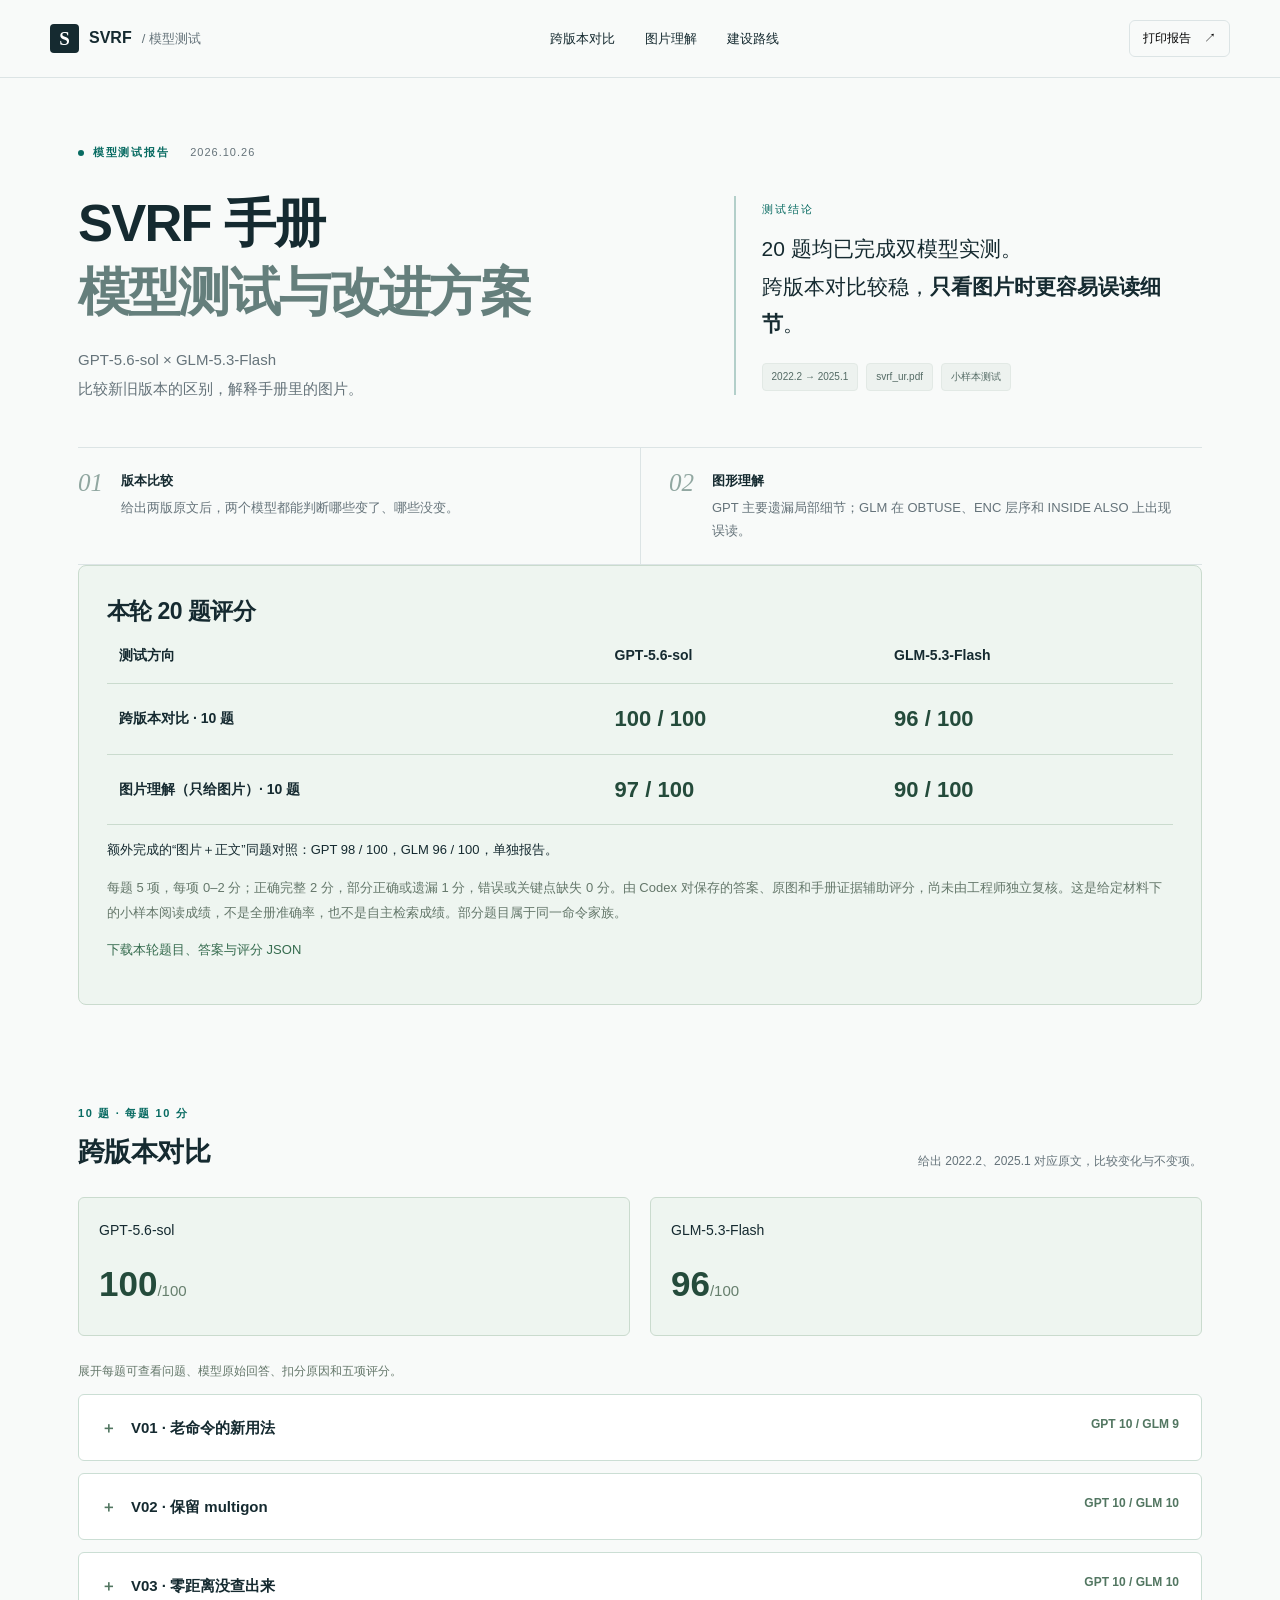
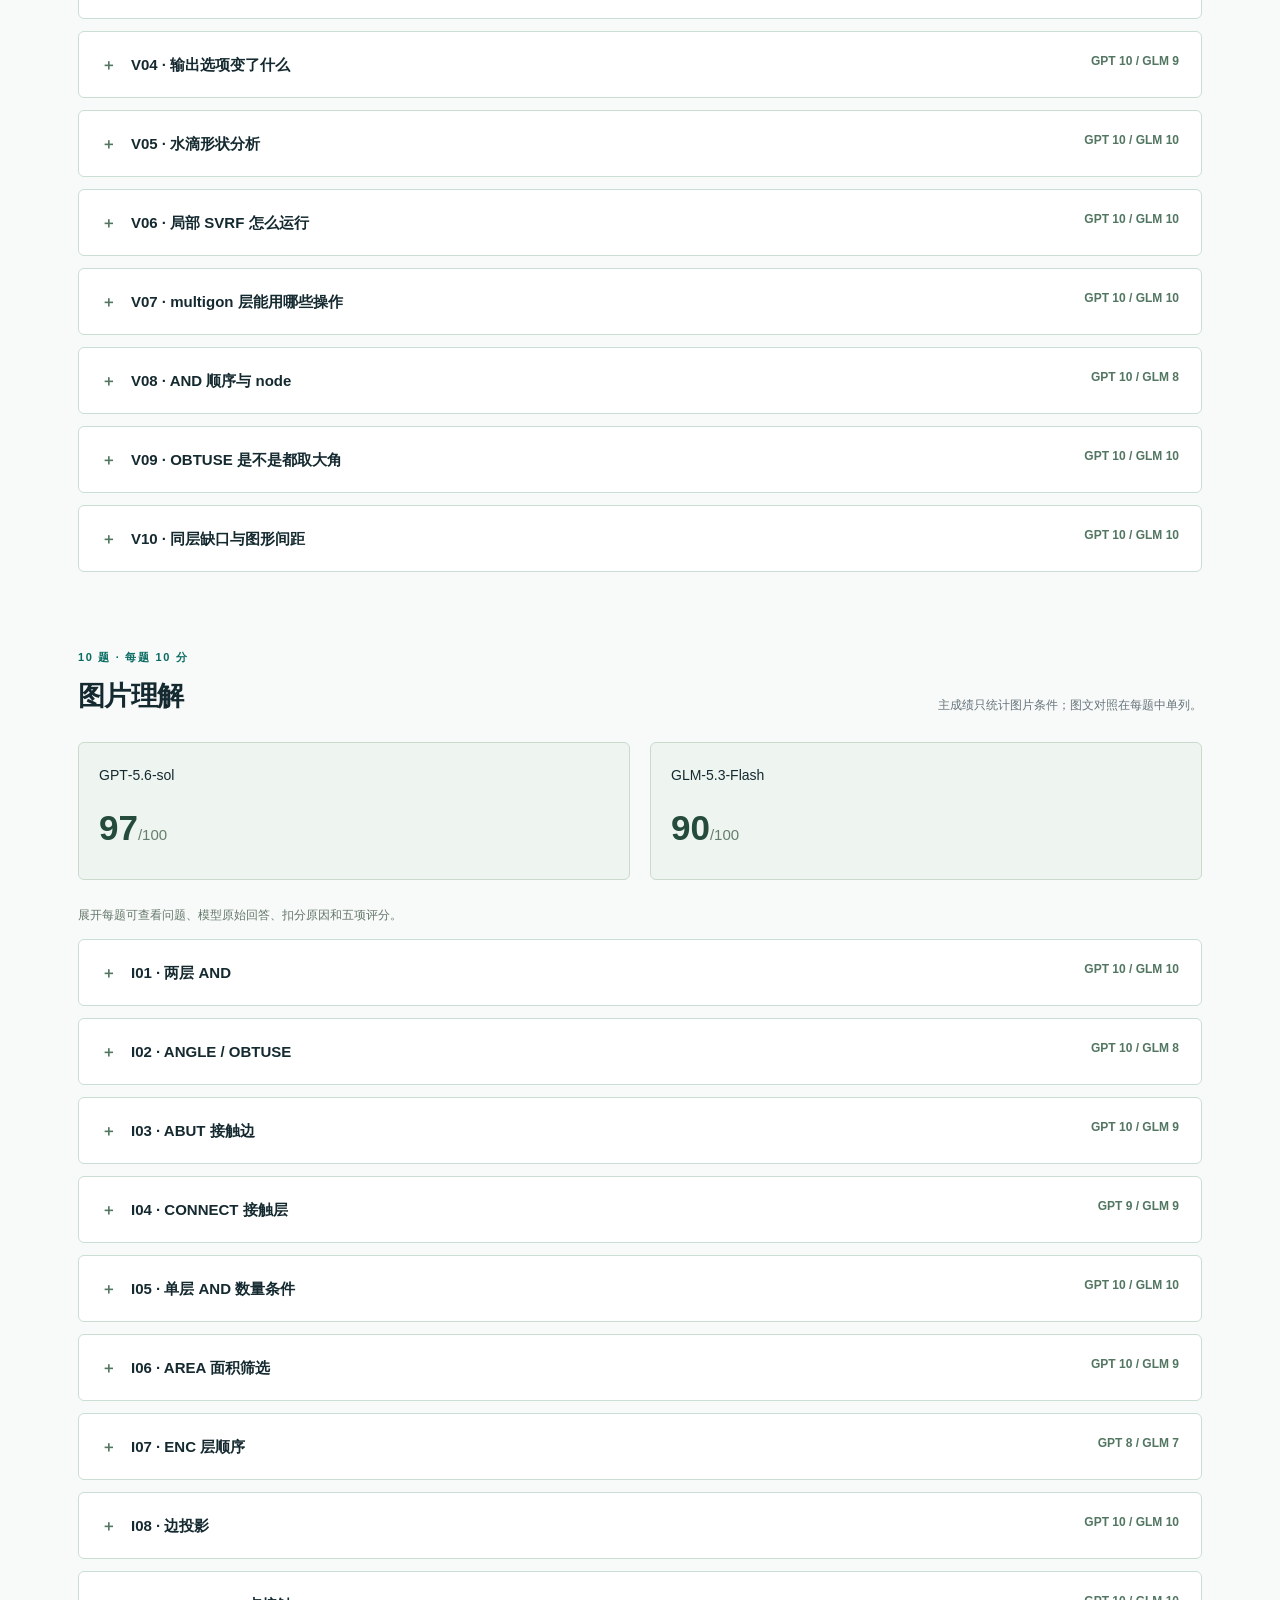
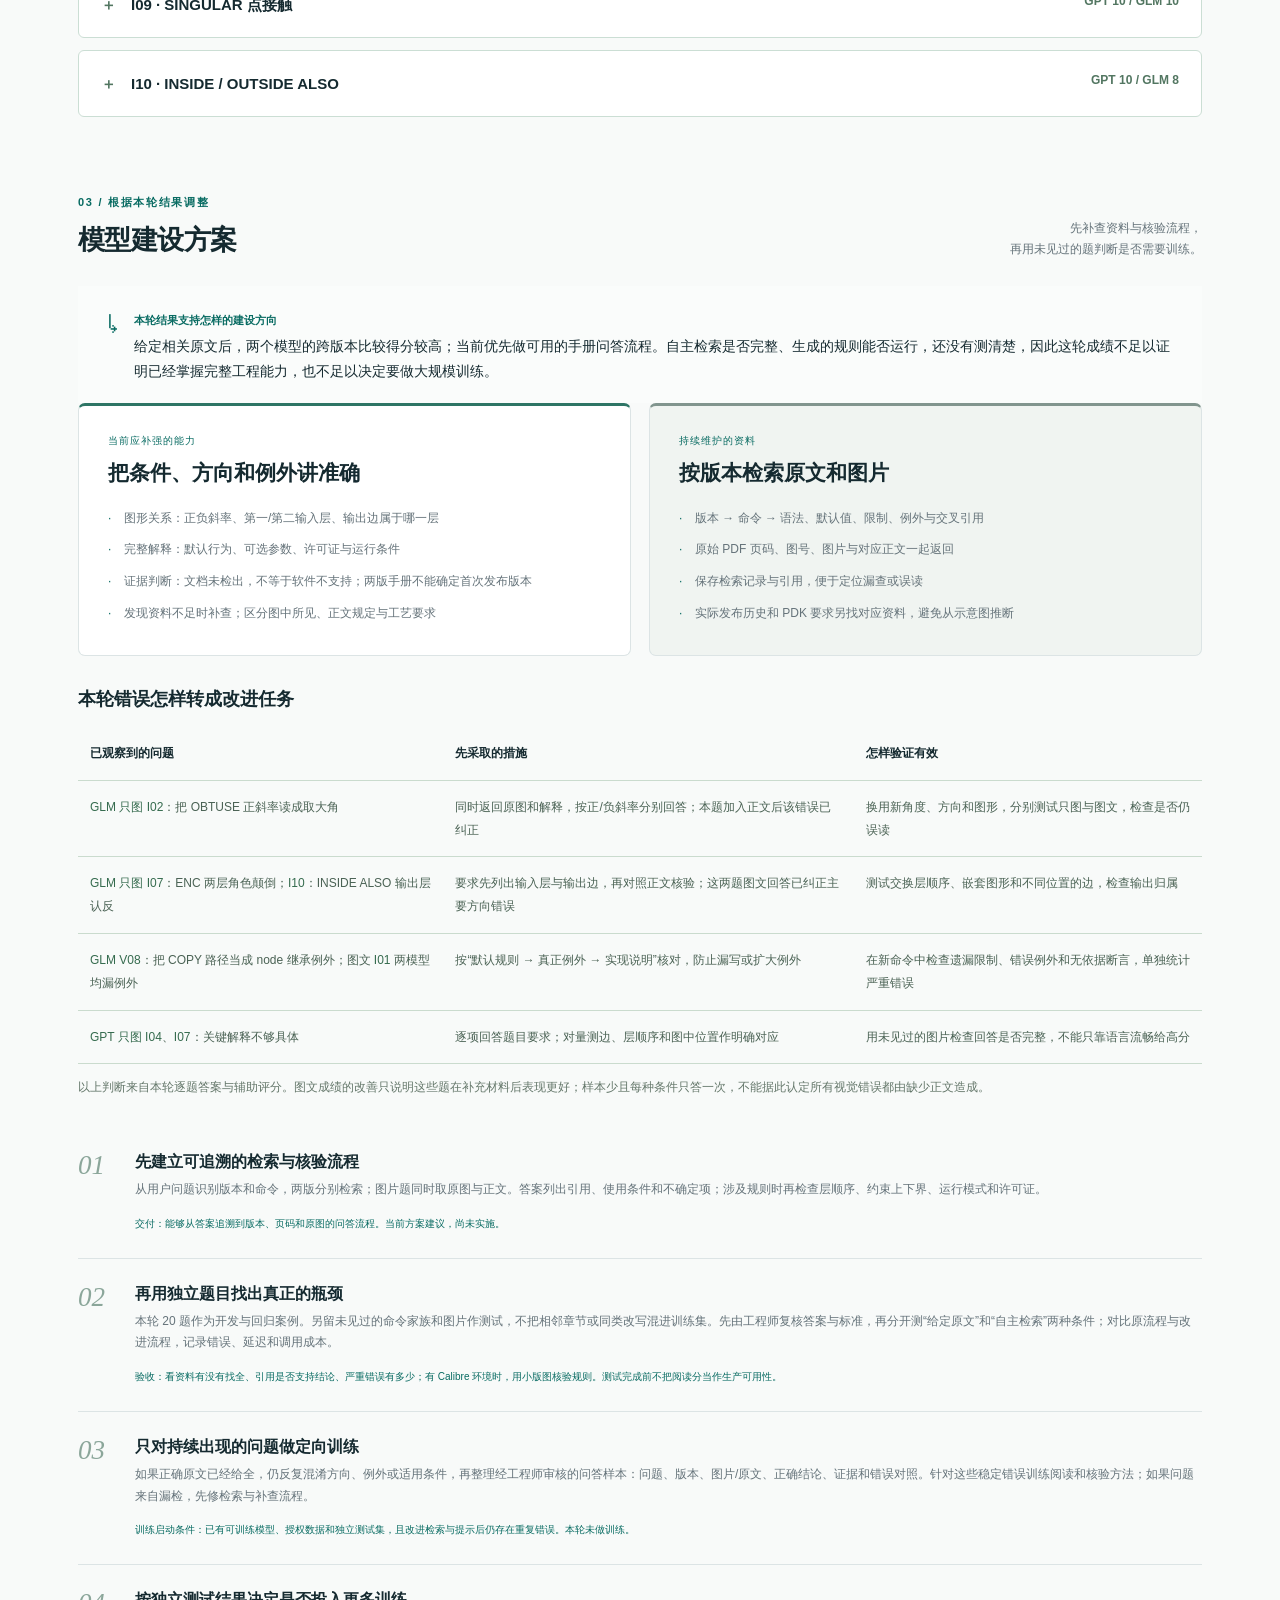
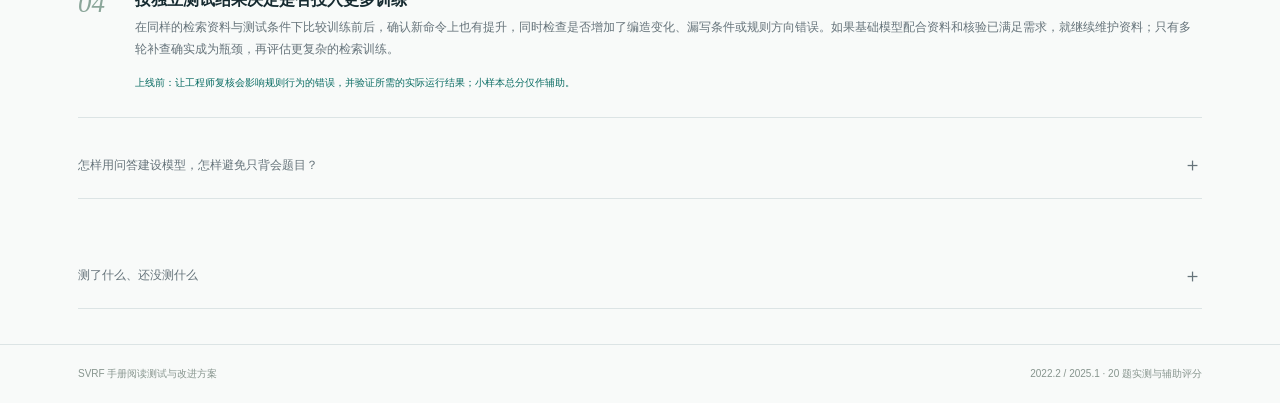
==== commit d4913a01: "Align model development roadmap with benchmark evidence and validation gaps" ====
--- a/index.html
+++ b/index.html
@@ -4,7 +4,7 @@
 <meta charset="utf-8"><meta name="viewport" content="width=device-width,initial-scale=1">
 <meta name="description" content="基于 SVRF 2022.2 与 2025.1 手册的双模型案例评估，以及领域模型和检索增强建设路线。">
 <title>SVRF 手册阅读测试与改进方案</title>
-<link rel="stylesheet" href="style.css?v=20261026-20q">
+<link rel="stylesheet" href="style.css?v=20261026-roadmap">
 </head>
 <body>
 <header class="top"><a class="brand" href="#overview"><span class="brand-icon" aria-hidden="true">S</span>SVRF <span class="brand-light">/ 模型测试</span></a><nav aria-label="主导航"><a href="#versions">跨版本对比</a><a href="#vision">图片理解</a><a href="#roadmap">建设路线</a></nav><button class="print-button" id="print">打印报告 <span aria-hidden="true">↗</span></button></header>
@@ -15,12 +15,22 @@
 <div class="conclusion-strip"><div><span class="index">01</span><p><strong>版本比较</strong>给出两版原文后，两个模型都能判断哪些变了、哪些没变。</p></div><div><span class="index">02</span><p><strong>图形理解</strong>GPT 主要遗漏局部细节；GLM 在 OBTUSE、ENC 层序和 INSIDE ALSO 上出现误读。</p></div></div>
 </section>
 <section class="bench-overview" aria-label="本轮评分"><h2>本轮 20 题评分</h2><div class="score-table-wrap"><table class="score-table"><thead><tr><th>测试方向</th><th>GPT‑5.6‑sol</th><th>GLM‑5.3‑Flash</th></tr></thead><tbody><tr><th>跨版本对比 · 10 题</th><td>100 / 100</td><td>96 / 100</td></tr><tr><th>图片理解（只给图片）· 10 题</th><td>97 / 100</td><td>90 / 100</td></tr></tbody></table></div><p>额外完成的“图片＋正文”同题对照：GPT 98 / 100，GLM 96 / 100，单独报告。</p><p class="bench-source">每题 5 项，每项 0–2 分；正确完整 2 分，部分正确或遗漏 1 分，错误或关键点缺失 0 分。由 Codex 对保存的答案、原图和手册证据辅助评分，尚未由工程师独立复核。这是给定材料下的小样本阅读成绩，不是全册准确率，也不是自主检索成绩。部分题目属于同一命令家族。</p><p><a href="benchmark-results.json" download>下载本轮题目、答案与评分 JSON</a></p></section><section class="report-section" id="versions"><div class="section-heading"><div><div class="eyebrow">10 题 · 每题 10 分</div><h2>跨版本对比</h2></div><p class="section-summary">给出 2022.2、2025.1 对应原文，比较变化与不变项。</p></div><div class="bench-direction-score"><div>GPT‑5.6‑sol <strong>100<small>/100</small></strong></div><div>GLM‑5.3‑Flash <strong>96<small>/100</small></strong></div></div><p class="bench-source">展开每题可查看问题、模型原始回答、扣分原因和五项评分。</p><details class="bench-question" id="V01"><summary><span>V01 · 老命令的新用法</span><span class="question-scores">GPT 10 / GLM 9</span></summary><div class="bench-question-body"><h3>实测问题</h3><p>比较两版DFM Pattern Analyze：原有命令是否被替换？新版的PATTERN_SVRF与DFM Spec SVRF是怎样配合工作的？给出升级后使用这条路径时的注意事项。</p><p class="bench-source">2022.2 PDF p.482/483；2025.1 PDF p.138/552/3456<br>给定两版手册摘录及必要的全文字面检索记录。未检出不能证明旧版不支持。</p><div class="model-pair"><div class="bench-answer"><h4>GPT‑5.6‑sol <span>10/10</span></h4><p>五项要点均已覆盖。</p><details><summary>查看原始回答</summary><div class="original-answer"><p><b>旧版事实：</b>2022.2 记载的是原有 DFM PATTERN ANALYZE，对称性输出包括 PATTERN_* 与 DIFF_*，未检出 PATTERN_SVRF 字面；这不能据此证明旧版不支持。</p><p><b>新版事实：</b>2025.1 仍保留 DFM Pattern Analyze，并新增/记载其 LSVRF 调用形式 PATTERN_SVRF。该调用按捕获区域构造唯一版图clip并关联pattern class ID；DFM Spec SVRF提供svrf_block，在独立flat Calibre进程中对每个clip执行，结果写入主层次数据库，并可按匹配class ID写回位置。</p><p><b>变化判断：</b>文档显示为新增LSVRF路径，不是原有命令被替换；旧命令语义未见被删除或改变的证据。</p><p><b>使用建议：</b>升级后使用 PATTERN_SVRF 必须带 -hier。DFM Spec SVRF中各操作仍需相应许可证；LSVRF本身不需专门许可证。使用DFM Function/Connectivity时需MTflex；不能使用 -pto FullScale平台。应分别验证clip、class ID及写回结果。</p><p><b>模型引用：</b>[&quot;Calibre SVRF Manual v2022.2, PDF pp.482–483&quot;, &quot;Calibre SVRF Manual v2025.1, PDF p.138&quot;, &quot;Calibre SVRF Manual v2025.1, PDF p.3456&quot;, &quot;Calibre SVRF Manual v2025.1, PDF p.552&quot;]</p><p><b>保留判断：</b>2022.2未检出PATTERN_SVRF仅说明所给资料未出现该字面，不能证明不支持，也不能确定PATTERN_SVRF的首次发布版本。</p></div></details><details><summary>查看五项评分</summary><ol class="check-list"><li><b>2/2</b> 区分旧命令已有与新版文档中的路径扩展，不声称整个命令新增<small>该项要点已覆盖，未见与所给证据冲突。</small></li><li><b>2/2</b> 旧版用于对称性分析等原用法<small>该项要点已覆盖，未见与所给证据冲突。</small></li><li><b>2/2</b> 新版unique layout clips/pattern class ID配合DFM Spec SVRF，独立flat进程<small>该项要点已覆盖，未见与所给证据冲突。</small></li><li><b>2/2</b> 迁移建议按路径选择并核验-hier等运行条件，而非替换所有旧规则<small>该项要点已覆盖，未见与所给证据冲突。</small></li><li><b>2/2</b> 引用对应两版页码，且不由字面未命中推首次发布或旧二进制不支持<small>该项要点已覆盖，未见与所给证据冲突。</small></li></ol></details></div><div class="bench-answer"><h4>GLM‑5.3‑Flash <span>9/10</span></h4><p>把文档中的扩展直接写成“新增能力”，没有保留旧版二进制支持及首次发布版本的不确定性。</p><details><summary>查看原始回答</summary><div class="original-answer"><p><b>旧版事实：</b>2022.2手册中DFM Pattern Analyze为普通层操作，许可证Calibre Pattern Matching，输出分Pattern Output与Difference Output两类关键字，未见PATTERN_SVRF字样。</p><p><b>新版事实：</b>2025.1中DFM Pattern Analyze命令本身仍保留（p549-552），未被替换；新增PATTERN_SVRF关键字（p138、p552）：它使DFM Pattern Analyze成为LSVRF调用操作，构建含捕获区内输入层图形的唯一布局剪裁（每个剪裁对应唯一pattern位置及pattern class ID），并将DFM Spec SVRF语句svrf_block中指定的层操作应用于每个剪裁，在独立flat Calibre进程中执行，结果写回主层次数据库，可选按匹配class ID写到布局位置。</p><p><b>变化判断：</b>新增能力（在既有命令上叠加关键字），原命令保留</p><p><b>使用建议：</b>升级后使用该路径注意事项：运行模式必须带-hier；不能使用-pto（FullScale平台）；支持-turbo、-hyper与MTflex；当svrf_block中使用DFM Function Import/DFM Function或连接性语句时必须用MTflex；需持有svrf_block内各操作所需许可证，LSVRF本身不需特殊许可证（p3456）。PATTERN_SVRF详细说明见p3462章节。</p><p><b>模型引用：</b>[{&quot;version&quot;: &quot;2022.2&quot;, &quot;pdf_pages&quot;: [482, 483]}, {&quot;version&quot;: &quot;2025.1&quot;, &quot;pdf_pages&quot;: [138, 552, 3456]}]</p><p><b>保留判断：</b>p3462的详细章节内容未在所给资料中，具体语法细节无法确认。</p></div></details><details><summary>查看五项评分</summary><ol class="check-list"><li><b>2/2</b> 区分旧命令已有与新版文档中的路径扩展，不声称整个命令新增<small>该项要点已覆盖，未见与所给证据冲突。</small></li><li><b>2/2</b> 旧版用于对称性分析等原用法<small>该项要点已覆盖，未见与所给证据冲突。</small></li><li><b>2/2</b> 新版unique layout clips/pattern class ID配合DFM Spec SVRF，独立flat进程<small>该项要点已覆盖，未见与所给证据冲突。</small></li><li><b>2/2</b> 迁移建议按路径选择并核验-hier等运行条件，而非替换所有旧规则<small>该项要点已覆盖，未见与所给证据冲突。</small></li><li><b>1/2</b> 引用对应两版页码，且不由字面未命中推首次发布或旧二进制不支持<small>把文档中的扩展直接写成“新增能力”，没有保留旧版二进制支持及首次发布版本的不确定性。</small></li></ol></details></div></div></div></details><details class="bench-question" id="V02"><summary><span>V02 · 保留 multigon</span><span class="question-scores">GPT 10 / GLM 10</span></summary><div class="bench-question-body"><h3>实测问题</h3><p>对比两版手册：想在读入版图时保留指定层的multigon，而不是转为普通polygon，应查什么设置？说明层名、输入/产品与许可证要求，以及两份手册能支持多强的版本结论。</p><p class="bench-source">2022.2：对应字面未检出；2025.1 PDF p.1461<br>给定两版手册摘录及必要的全文字面检索记录。未检出不能证明旧版不支持。</p><div class="model-pair"><div class="bench-answer"><h4>GPT‑5.6‑sol <span>10/10</span></h4><p>五项要点均已覆盖。</p><details><summary>查看原始回答</summary><div class="original-answer"><p><b>旧版事实：</b>2022.2资料未检出“Layout Multigon Layer”；仅凭字面缺失不能判定旧版不支持或该功能在2025.1才首次出现。</p><p><b>新版事实：</b>2025.1应查 LAYOUT MULTIGON LAYER layer [layer…]。layer必须是原始层名而非层号，可多个；含*的通配层名须加引号。用于保留OASIS输入及扩展MEBES job deck中的multigon；描述还列出MEBES/VSB12布局。仅用于Calibre nmDRC-H和Calibre FullScale，并要求Calibre Curvilinear Mask Rule Check许可证。若Layout System未指定OASIS或MFG格式则无效。</p><p><b>变化判断：</b>2025.1出现明确文档说明；相对2022.2的二进制变化及首次版本无法确定。</p><p><b>使用建议：</b>按原始层名配置该statement，必要时用带引号的通配符，并确认输入格式、产品模式和Curvilinear Mask Rule Check许可证；同时检查后续操作及结果数据库是否仍保留multigon。</p><p><b>模型引用：</b>[&quot;Calibre SVRF Manual v2025.1, PDF p.1461&quot;]</p><p><b>保留判断：</b>旧版字面扫描为0，不足以证明旧版不支持；资料也不足以证明该statement或相关行为的首次发布版本。</p></div></details><details><summary>查看五项评分</summary><ol class="check-list"><li><b>2/2</b> 仅判定2025.1有明确条目/旧版未找到，不断定首次发布或旧二进制不支持<small>该项要点已覆盖，未见与所给证据冲突。</small></li><li><b>2/2</b> 旧版同名条目字面未命中；不伪造旧版页码或指导<small>该项要点已覆盖，未见与所给证据冲突。</small></li><li><b>2/2</b> LAYOUT MULTIGON LAYER指定原始层名而非层号，保留multigon而非转换polygon<small>该项要点已覆盖，未见与所给证据冲突。</small></li><li><b>2/2</b> 准确区分输入/平台条件：OASIS/extended MEBES等，Layout System需OASIS或MFG；仅nmDRC-H/FullScale并需Curvilinear Mask Rule Check许可<small>该项要点已覆盖，未见与所给证据冲突。</small></li><li><b>2/2</b> 迁移建议核验上述条件；引用2025.1 p1461及2022.2全册检索来源<small>该项要点已覆盖，未见与所给证据冲突。</small></li></ol></details></div><div class="bench-answer"><h4>GLM‑5.3‑Flash <span>10/10</span></h4><p>五项要点均已覆盖。</p><details><summary>查看原始回答</summary><div class="original-answer"><p><b>旧版事实：</b>所给2022.2资料页未出现Layout Multigon Layer；对全文档的字面扫描&#x27;Layout Multigon Layer&#x27;为0次。按字面未检出不证明不支持的规则，不能据此断定2022.2不支持该语句。</p><p><b>新版事实：</b>2025.1手册明确记载LAYOUT MULTIGON LAYER layer [layer…]：为指定原始层保留multigon（由方程而非分段线性描述的图形），读入时不转为普通polygon。层名须为名称而非编号，可用带引号的*通配符；需Layout System指定OASIS或MFG格式，否则无效；支持OASIS、MEBES、VSB12输入；仅用于Calibre nmDRC-H与Calibre FullScale；要求Calibre Curvilinear Mask Rule Check许可证；只有Table 99列出的操作（AND、Copy、OR/XOR、Interact等）接受multigon-preserving层，且除Interact外不支持constraint参数。</p><p><b>变化判断：</b>仅新版文档可见；版本结论强度受限</p><p><b>使用建议：</b>查&#x27;Layout Multigon Layer&#x27;设置即可。两份手册能支持的结论是：2025.1明确支持该语句；2022.2只能说不确定，不能下&#x27;不支持&#x27;或&#x27;2025.1首次引入&#x27;的结论。</p><p><b>模型引用：</b>[{&quot;version&quot;: &quot;2025.1&quot;, &quot;pdf_pages&quot;: [1461]}]</p><p><b>保留判断：</b>2022.2是否支持该语句无法由所给资料判定。</p></div></details><details><summary>查看五项评分</summary><ol class="check-list"><li><b>2/2</b> 仅判定2025.1有明确条目/旧版未找到，不断定首次发布或旧二进制不支持<small>该项要点已覆盖，未见与所给证据冲突。</small></li><li><b>2/2</b> 旧版同名条目字面未命中；不伪造旧版页码或指导<small>该项要点已覆盖，未见与所给证据冲突。</small></li><li><b>2/2</b> LAYOUT MULTIGON LAYER指定原始层名而非层号，保留multigon而非转换polygon<small>该项要点已覆盖，未见与所给证据冲突。</small></li><li><b>2/2</b> 准确区分输入/平台条件：OASIS/extended MEBES等，Layout System需OASIS或MFG；仅nmDRC-H/FullScale并需Curvilinear Mask Rule Check许可<small>该项要点已覆盖，未见与所给证据冲突。</small></li><li><b>2/2</b> 迁移建议核验上述条件；引用2025.1 p1461及2022.2全册检索来源<small>该项要点已覆盖，未见与所给证据冲突。</small></li></ol></details></div></div></div></details><details class="bench-question" id="V03"><summary><span>V03 · 零距离没查出来</span><span class="question-scores">GPT 10 / GLM 10</span></summary><div class="bench-question-body"><h3>实测问题</h3><p>工程师认为ENC via metal &gt;=0 &lt;=0.04在升级后才不返回零距离接触/重合。请对比两版说明，判断是否发生变化，并说明距离约束和补抓零距离应怎样处理。</p><p class="bench-source">2022.2 PDF p.1056；2025.1 PDF p.1189<br>给定两版手册摘录及必要的全文字面检索记录。未检出不能证明旧版不支持。</p><div class="model-pair"><div class="bench-answer"><h4>GPT‑5.6‑sol <span>10/10</span></h4><p>五项要点均已覆盖。</p><details><summary>查看原始回答</summary><div class="original-answer"><p><b>旧版事实：</b>2022.2明确说明：区间约束中的 &gt;=0（例如 &gt;=0 &lt;=4）不返回接触/重合的 =0 条件；constraint须为非负、具有上界，并按用户单位解释。</p><p><b>新版事实：</b>2025.1保留相同说明，并额外提示区间约束有时可能产生非预期结果。因而 ENC via metal &gt;=0 &lt;=0.04 不应被解释为同时可靠捕获零距离和0.04以内的所有情况；零距离仍被排除。</p><p><b>变化判断：</b>文档语义未见变化；新版只是增加了对区间约束潜在非预期结果的提示。</p><p><b>使用建议：</b>把 &gt;=0 &lt;=0.04 用作有上界的距离区间检查时，不要依赖它补抓接触/重合。对 =0 条件另用ENC的ABUT和/或SINGULAR次关键字检查，并分别验证正距离区间结果。</p><p><b>模型引用：</b>[&quot;Calibre SVRF Manual v2022.2, PDF p.1056&quot;, &quot;Calibre SVRF Manual v2025.1, PDF p.1189&quot;]</p><p><b>保留判断：</b>结论依据两版手册说明，未据此推断未给出的二进制实现细节；未见足以证明升级导致零距离行为变化的证据。</p></div></details><details><summary>查看五项评分</summary><ol class="check-list"><li><b>2/2</b> 正确判断这条语义两版一致而非升级回归<small>该项要点已覆盖，未见与所给证据冲突。</small></li><li><b>2/2</b> 旧版已说明&gt;=0区间不返回touching/coincident=0<small>该项要点已覆盖，未见与所给证据冲突。</small></li><li><b>2/2</b> 新版保留同样说明；不能说新增引用等于语义改变<small>该项要点已覆盖，未见与所给证据冲突。</small></li><li><b>2/2</b> 距离约束须有上界；零距离用ABUT/SINGULAR等相关关键字，不靠把区间下限改成0<small>该项要点已覆盖，未见与所给证据冲突。</small></li><li><b>2/2</b> 引用2022.2 p1056与2025.1 p1189；不把示意写法保证为所有几何/PDK完整覆盖<small>该项要点已覆盖，未见与所给证据冲突。</small></li></ol></details></div><div class="bench-answer"><h4>GLM‑5.3‑Flash <span>10/10</span></h4><p>五项要点均已覆盖。</p><details><summary>查看原始回答</summary><div class="original-answer"><p><b>旧版事实：</b>2022.2（p1056）Enclosure的constraint注明：标准约束除&gt;a、&gt;=a、!=a外可用；必须有上界，须为非负实数，按user units解释。明确注释：区间约束中写&gt;=0（如&gt;=0 &lt;=4）不返回接触/重合（=0）条件，应用ABUT和SINGULAR次级关键字检查=0。</p><p><b>新版事实：</b>2025.1（p1189）对constraint的说明与注释与2022.2实质相同：&gt;=0在区间约束内同样不返回=0条件，仍指向ABUT和SINGULAR；仅新增一句提示：区间约束有时会有意外结果，参见Verification User&#x27;s Manual的&#x27;Interval Constraints for Output Suppression&#x27;。</p><p><b>变化判断：</b>无实质行为变化，仅文档补充提示</p><p><b>使用建议：</b>工程师的说法不成立：两版手册均说明&gt;=0 &lt;=0.04这类区间约束本来就不返回零距离接触/重合，并非升级后改变。距离约束须含上界、非负实数、user units；要补抓零距离（=0）情形，应另用ABUT和SINGULAR关键字，不能依赖ENC &gt;=0 &lt;=0.04。</p><p><b>模型引用：</b>[{&quot;version&quot;: &quot;2022.2&quot;, &quot;pdf_pages&quot;: [1056]}, {&quot;version&quot;: &quot;2025.1&quot;, &quot;pdf_pages&quot;: [1189]}]</p><p><b>保留判断：</b>二进制实际行为未实测，仅依据两版手册文字一致判断。</p></div></details><details><summary>查看五项评分</summary><ol class="check-list"><li><b>2/2</b> 正确判断这条语义两版一致而非升级回归<small>该项要点已覆盖，未见与所给证据冲突。</small></li><li><b>2/2</b> 旧版已说明&gt;=0区间不返回touching/coincident=0<small>该项要点已覆盖，未见与所给证据冲突。</small></li><li><b>2/2</b> 新版保留同样说明；不能说新增引用等于语义改变<small>该项要点已覆盖，未见与所给证据冲突。</small></li><li><b>2/2</b> 距离约束须有上界；零距离用ABUT/SINGULAR等相关关键字，不靠把区间下限改成0<small>该项要点已覆盖，未见与所给证据冲突。</small></li><li><b>2/2</b> 引用2022.2 p1056与2025.1 p1189；不把示意写法保证为所有几何/PDK完整覆盖<small>该项要点已覆盖，未见与所给证据冲突。</small></li></ol></details></div></div></div></details><details class="bench-question" id="V04"><summary><span>V04 · 输出选项变了什么</span><span class="question-scores">GPT 10 / GLM 9</span></summary><div class="bench-question-body"><h3>实测问题</h3><p>比较两版DFM Pattern Analyze的输出选项：能否说参数完全没变？新版新增记录了哪类输出，MARKER_CENTER或MASK_CENTER有什么用？原有pattern/difference输出是否因此消失？</p><p class="bench-source">2022.2 PDF p.482/483；2025.1 PDF p.549/550/551<br>给定两版手册摘录及必要的全文字面检索记录。未检出不能证明旧版不支持。</p><div class="model-pair"><div class="bench-answer"><h4>GPT‑5.6‑sol <span>10/10</span></h4><p>五项要点均已覆盖。</p><details><summary>查看原始回答</summary><div class="original-answer"><p><b>旧版事实：</b>2022.2的DFM Pattern Analyze输出选项包括PATTERN_ALL及各PATTERN_*、DIFF_*；输出重点是模式、多边形或差异层。</p><p><b>新版事实：</b>2025.1保留原有pattern和difference选项，并扩展MARKER_ALL、MARKER_ALL_180/90/X/Y、MARKER_AXIS_X/Y、MARKER_CENTER及MASK_CENTER等marker输出。因此不能说参数完全没变，但也不能说原有输出消失。MARKER_CENTER输出每个pattern的可能对称中心小marker；MASK_CENTER输出以该中心为中心、包围整个pattern的未合并矩形，可作为另一次Pattern Analyze的capture_layer，以改善中心定位。</p><p><b>变化判断：</b>输出选项的文档化扩展；原有pattern/difference输出仍在，未见其语义被替换的证据。</p><p><b>使用建议：</b>原有PATTERN_*或DIFF_*规则可继续核对使用；新增中心输出时，确认capture_layer中心本身接近实际对称中心，否则分析可能无意义。MASK_CENTER适合生成后再作为下一次分析的capture_layer。</p><p><b>模型引用：</b>[&quot;Calibre SVRF Manual v2022.2, PDF pp.482–483&quot;, &quot;Calibre SVRF Manual v2025.1, PDF pp.549–551&quot;, &quot;Calibre SVRF Manual v2025.1, PDF p.552&quot;]</p><p><b>保留判断：</b>手册支持“新增可用输出选项”的结论；未据此断言旧选项的所有底层实现或输出数据库细节完全不变。</p></div></details><details><summary>查看五项评分</summary><ol class="check-list"><li><b>2/2</b> 识别输出选项的文档变化，不笼统称全部参数一致<small>该项要点已覆盖，未见与所给证据冲突。</small></li><li><b>2/2</b> 旧版已列Pattern与Difference输出家族<small>该项要点已覆盖，未见与所给证据冲突。</small></li><li><b>2/2</b> 新版保留原家族并增加Marker Output家族，至少正确举MARKER_CENTER/MASK_CENTER等例<small>该项要点已覆盖，未见与所给证据冲突。</small></li><li><b>2/2</b> CENTER类估计对称中心/MASK_CENTER构造以可能中心为中心的捕获mask，可帮助后续对称分析；不说原家族删除<small>该项要点已覆盖，未见与所给证据冲突。</small></li><li><b>2/2</b> 准确引用两版条目页；不把新增选项说成整个命令新增<small>该项要点已覆盖，未见与所给证据冲突。</small></li></ol></details></div><div class="bench-answer"><h4>GLM‑5.3‑Flash <span>9/10</span></h4><p>迁移建议直接保证原有规则行为不受影响，并把 marker 输出概括为合并层；MASK_CENTER 明确是未合并矩形，建议需保留条件。</p><details><summary>查看原始回答</summary><div class="original-answer"><p><b>旧版事实：</b>2022.2（p482-483）DFM Pattern Analyze的symmetry_output仅有两组关键字：Pattern Output（PATTERN_ALL/180/90/X/Y）与Difference Output（DIFF_ALL_180/90/X/Y），无任何Marker输出。</p><p><b>新版事实：</b>2025.1（p549-552）不能说参数完全没变：新增第三类Marker Output，包括MARKER_ALL（附Class、Xform属性）、MARKER_ALL_180/90/X/Y（在各捕获区中心输出小marker）、MARKER_AXIS_X/Y（4 dbu宽的轴线）、MARKER_CENTER（每个pattern的可能对称中心的小marker）与MASK_CENTER（未合并的矩形层，包围整个pattern且中心在可能对称中心）。MASK_CENTER可用作另一次DFM Pattern Analyze的capture_layer，使捕获区中心更接近真实对称中心，从而获得更有意义的对称分析（p550）。原Pattern/Difference输出仍完整保留于Table 56、57。</p><p><b>变化判断：</b>新增输出选项，原有输出不变</p><p><b>使用建议：</b>升级后原有PATTERN_*/DIFF_*规则文件行为不受影响；需要标记或估计对称中心时选用MARKER_CENTER/MASK_CENTER，并注意marker输出默认仍为合并多边形层，捕获区重叠时图形会合并（p552）。</p><p><b>模型引用：</b>[{&quot;version&quot;: &quot;2022.2&quot;, &quot;pdf_pages&quot;: [482, 483]}, {&quot;version&quot;: &quot;2025.1&quot;, &quot;pdf_pages&quot;: [549, 550, 551, 552]}]</p><p><b>保留判断：</b>仅marker输出之外是否还有其他细微参数差异未逐项核对所给页之外内容。</p></div></details><details><summary>查看五项评分</summary><ol class="check-list"><li><b>2/2</b> 识别输出选项的文档变化，不笼统称全部参数一致<small>该项要点已覆盖，未见与所给证据冲突。</small></li><li><b>2/2</b> 旧版已列Pattern与Difference输出家族<small>该项要点已覆盖，未见与所给证据冲突。</small></li><li><b>2/2</b> 新版保留原家族并增加Marker Output家族，至少正确举MARKER_CENTER/MASK_CENTER等例<small>该项要点已覆盖，未见与所给证据冲突。</small></li><li><b>1/2</b> CENTER类估计对称中心/MASK_CENTER构造以可能中心为中心的捕获mask，可帮助后续对称分析；不说原家族删除<small>迁移建议直接保证原有规则行为不受影响，并把 marker 输出概括为合并层；MASK_CENTER 明确是未合并矩形，建议需保留条件。</small></li><li><b>2/2</b> 准确引用两版条目页；不把新增选项说成整个命令新增<small>该项要点已覆盖，未见与所给证据冲突。</small></li></ol></details></div></div></div></details><details class="bench-question" id="V05"><summary><span>V05 · 水滴形状分析</span><span class="question-scores">GPT 10 / GLM 10</span></summary><div class="bench-question-body"><h3>实测问题</h3><p>比较两版手册对DFM Teardrop Analyze的说明。新版用什么形状近似输入，输出哪些关键属性，默认输出与CENTER有什么区别，需要什么许可证？能否据此确定首次发布版本？</p><p class="bench-source">2022.2：对应字面未检出；2025.1 PDF p.977/979<br>给定两版手册摘录及必要的全文字面检索记录。未检出不能证明旧版不支持。</p><div class="model-pair"><div class="bench-answer"><h4>GPT‑5.6‑sol <span>10/10</span></h4><p>五项要点均已覆盖。</p><details><summary>查看原始回答</summary><div class="original-answer"><p><b>旧版事实：</b>所给2022.2资料未检出DFM Teardrop Analyze；这不能证明旧版不支持，也不能据此判定首次发布版本。</p><p><b>新版事实：</b>2025.1将每个输入polygon近似为理想teardrop，即圆与圆外tip的凸包，并计算OUTRADIUS、INRADIUS、AXIS_LENGTH、MAX_STRUT_LENGTH及IS_TANGENT属性。默认输出是输入层副本并附加属性；CENTER输出表示T-out tip到中心的axis segment的未合并polygon，宽2个用户单位。操作要求Calibre nmDRC-H许可证。</p><p><b>变化判断：</b>2025.1有明确文档说明；相对2022.2的功能增删及首次发布版本均无法确定。</p><p><b>使用建议：</b>需要保留原形状并读取属性时使用默认输出；需要轴线几何时使用CENTER，并按未合并、2用户单位宽度处理。验证输入为polygon及被拒绝形状的属性结果，不能把CENTER当作原polygon副本。</p><p><b>模型引用：</b>[&quot;Calibre SVRF Manual v2025.1, PDF p.977&quot;, &quot;Calibre SVRF Manual v2025.1, PDF p.979&quot;]</p><p><b>保留判断：</b>2022.2未检出该字面不构成不支持证明；仅凭两版所给摘录不能确定该操作的首次发布版本或二进制行为差异。</p></div></details><details><summary>查看五项评分</summary><ol class="check-list"><li><b>2/2</b> 2025.1有条目、旧版同名未检出；首次发布证据不足<small>该项要点已覆盖，未见与所给证据冲突。</small></li><li><b>2/2</b> 旧版未找到同名条目，不伪造旧版功能或页码<small>该项要点已覆盖，未见与所给证据冲突。</small></li><li><b>2/2</b> 理想teardrop是圆与圆外tip点的凸包，用于近似输入并附DFM属性，非把所有输入证明为理想水滴<small>该项要点已覆盖，未见与所给证据冲突。</small></li><li><b>2/2</b> OUTRADIUS/INRADIUS/AXIS_LENGTH等属性；默认复制输入，CENTER输出轴段多边形；Calibre nmDRC-H许可证<small>该项要点已覆盖，未见与所给证据冲突。</small></li><li><b>2/2</b> 引用2025.1 pp977/979与旧版搜索；不把许可证或输出形状说反<small>该项要点已覆盖，未见与所给证据冲突。</small></li></ol></details></div><div class="bench-answer"><h4>GLM‑5.3‑Flash <span>10/10</span></h4><p>五项要点均已覆盖。</p><details><summary>查看原始回答</summary><div class="original-answer"><p><b>旧版事实：</b>所给2022.2资料未出现DFM Teardrop Analyze，全文档字面扫描为0次；依规则，字面未检出不能证明不支持，也不能反推2025.1为首次发布版本。</p><p><b>新版事实：</b>2025.1（p977、979）DFM Teardrop Analyze：许可证为Calibre nmDRC-H。将每个输入多边形近似为理想泪滴形（圆与其外一点tip的凸包），并支持截断、双、三泪滴。输出属性：OUTRADIUS（T-out半径，拒绝形状取最小外包圆半径）、INRADIUS（T-in半径，被孔接触轴线段或拒绝形状时为0）、AXIS_LENGTH（轴线段长度）、MAX_STRUT_LENGTH，以及IS_TANGENT（strut是否与圆部分相切）。默认输出为输入层副本；CENTER输出宽2 user units的轴线段（未合并）；RING输出T-out与T-in圆部分之间的环状区域近似（孔接触/跨越轴线段时输出T-out，未合并）。</p><p><b>变化判断：</b>仅新版文档记载，首次发布版本无法确定</p><p><b>使用建议：</b>升级后使用时需确认持有Calibre nmDRC-H许可证；按需选择默认/CENTER/RING输出；无法用本资料断定该命令首发于2025.1，如需确定首次版本须查更早版本手册。</p><p><b>模型引用：</b>[{&quot;version&quot;: &quot;2025.1&quot;, &quot;pdf_pages&quot;: [977, 979]}]</p><p><b>保留判断：</b>2022.2是否存在该命令未知；p978、980-981的图与拒绝形状说明未在所给资料中。</p></div></details><details><summary>查看五项评分</summary><ol class="check-list"><li><b>2/2</b> 2025.1有条目、旧版同名未检出；首次发布证据不足<small>该项要点已覆盖，未见与所给证据冲突。</small></li><li><b>2/2</b> 旧版未找到同名条目，不伪造旧版功能或页码<small>该项要点已覆盖，未见与所给证据冲突。</small></li><li><b>2/2</b> 理想teardrop是圆与圆外tip点的凸包，用于近似输入并附DFM属性，非把所有输入证明为理想水滴<small>该项要点已覆盖，未见与所给证据冲突。</small></li><li><b>2/2</b> OUTRADIUS/INRADIUS/AXIS_LENGTH等属性；默认复制输入，CENTER输出轴段多边形；Calibre nmDRC-H许可证<small>该项要点已覆盖，未见与所给证据冲突。</small></li><li><b>2/2</b> 引用2025.1 pp977/979与旧版搜索；不把许可证或输出形状说反<small>该项要点已覆盖，未见与所给证据冲突。</small></li></ol></details></div></div></div></details><details class="bench-question" id="V06"><summary><span>V06 · 局部 SVRF 怎么运行</span><span class="question-scores">GPT 10 / GLM 10</span></summary><div class="bench-question-body"><h3>实测问题</h3><p>升级后使用PATTERN_SVRF/LSVRF时，是否必须多线程、是否一定要MTflex、能否用FullScale -pto，以及是否另需LSVRF专用许可证？结合旧版手册能查到什么，给出准确的运行建议。</p><p class="bench-source">2022.2：对应字面未检出；2025.1 PDF p.138/3456<br>给定两版手册摘录及必要的全文字面检索记录。未检出不能证明旧版不支持。</p><div class="model-pair"><div class="bench-answer"><h4>GPT‑5.6‑sol <span>10/10</span></h4><p>五项要点均已覆盖。</p><details><summary>查看原始回答</summary><div class="original-answer"><p><b>旧版事实：</b>给定的2022.2资料中未检出PATTERN_SVRF/LSVRF字面，未提供其支持性、线程要求或许可证结论；字面未检出不能证明旧版不支持，也不能据此判断首次发布版本。</p><p><b>新版事实：</b>2025.1文档规定：PATTERN_SVRF运行必须使用-hier；LSVRF支持单线程（不加-turbo）和多线程（加-turbo），-hyper也支持。MTflex仅在DFM Spec SVRF中使用DFM Function Import/DFM Function，或使用Connectivity语句/操作时必需。禁止使用FullScale平台（-pto）。LSVRF本身不需专用许可证，但其中操作所需许可证仍必须具备。</p><p><b>变化判断：</b>新版明确记录了LSVRF运行约束；相对旧版不能仅凭字面扫描认定新增或行为变化。</p><p><b>使用建议：</b>可按规则选择单线程或-turbo；仅在上述Function或Connectivity条件出现时启用MTflex。PATTERN_SVRF加-hier，禁止-pto。按DFM Spec SVRF内实际操作检查普通Calibre许可证。以上是手册规定，未提供二进制实测证据。</p><p><b>模型引用：</b>[{&quot;version&quot;: &quot;2025.1&quot;, &quot;pdf_page&quot;: 138, &quot;detail&quot;: &quot;LSVRF及PATTERN_SVRF定义&quot;}, {&quot;version&quot;: &quot;2025.1&quot;, &quot;pdf_page&quot;: 3456, &quot;detail&quot;: &quot;线程、MTflex、-pto、-hier及许可证要求&quot;}, {&quot;version&quot;: &quot;2022.2&quot;, &quot;pdf_page&quot;: null, &quot;detail&quot;: &quot;给定资料未提供对应页；literal_scan为0&quot;}]</p><p><b>保留判断：</b>旧版实际是否支持及其首次发布版本无法由给定资料确定；未进行二进制运行验证。</p></div></details><details><summary>查看五项评分</summary><ol class="check-list"><li><b>2/2</b> 把结论限定于新版文档化LSVRF路径；旧版相关条目未检出不证明旧二进制情况<small>该项要点已覆盖，未见与所给证据冲突。</small></li><li><b>2/2</b> 旧版LSVRF/PATTERN_SVRF未命中，不编造旧版运行选项<small>该项要点已覆盖，未见与所给证据冲突。</small></li><li><b>2/2</b> -hier必需；单线程与多线程都支持，-hyper支持，禁止FullScale -pto<small>该项要点已覆盖，未见与所给证据冲突。</small></li><li><b>2/2</b> MTflex是用DFM Function Import/Function或连通性语句/操作时才要求；非无条件必需<small>该项要点已覆盖，未见与所给证据冲突。</small></li><li><b>2/2</b> LSVRF本身无专用license但block内操作需相应license；给出可用页码及条件化建议<small>该项要点已覆盖，未见与所给证据冲突。</small></li></ol></details></div><div class="bench-answer"><h4>GLM‑5.3‑Flash <span>10/10</span></h4><p>五项要点均已覆盖。</p><details><summary>查看原始回答</summary><div class="original-answer"><p><b>旧版事实：</b>2022.2手册字面扫描中LSVRF与PATTERN_SVRF出现0次，手册未记载这两项；按规则，字面未检出不证明功能在2022.2中不存在，也不证明其为2025.1首次发布，故旧版行为无法由给定资料确认。</p><p><b>新版事实：</b>2025.1明确：LSVRF支持单线程（无-turbo）和多线程（-turbo）运行，且支持-hyper；使用DFM Pattern Analyze配合PATTERN_SVRF关键字时必须加-hier。MTflex运行模式被支持，但仅在两种情况下必需：svrf_block中使用DFM Function Import或DFM Function；或svrf_block中使用连接性（connectivity）语句/操作。运行不能用FullScale平台（禁用-pto命令行参数）。许可证方面：只需DFM Spec SVRF中所写操作各自要求的许可证，LSVRF本身不需要专用许可证。</p><p><b>变化判断：</b>文档新增/可确认的运行要求（2025.1有明文，2022.2资料未覆盖）</p><p><b>使用建议：</b>不必强制多线程，单线程即可；仅当svrf块用到DFM Function或连接性语句时才需MTflex并按需开启；PATTERN_SVRF调用务必带-hier；不要加-pto；无需为LSVRF本身申请额外license，但块内每个操作（如pxOPC等RET操作）的license要备齐。</p><p><b>模型引用：</b>[{&quot;version&quot;: &quot;2025.1&quot;, &quot;pdf_page&quot;: 138}, {&quot;version&quot;: &quot;2025.1&quot;, &quot;pdf_page&quot;: 3456}]</p><p><b>保留判断：</b>2022.2中LSVRF/PATTERN_SVRF是否存在及当时要求，给定资料无法判断；-hier等要求是否为新版新增亦无法确认。</p></div></details><details><summary>查看五项评分</summary><ol class="check-list"><li><b>2/2</b> 把结论限定于新版文档化LSVRF路径；旧版相关条目未检出不证明旧二进制情况<small>该项要点已覆盖，未见与所给证据冲突。</small></li><li><b>2/2</b> 旧版LSVRF/PATTERN_SVRF未命中，不编造旧版运行选项<small>该项要点已覆盖，未见与所给证据冲突。</small></li><li><b>2/2</b> -hier必需；单线程与多线程都支持，-hyper支持，禁止FullScale -pto<small>该项要点已覆盖，未见与所给证据冲突。</small></li><li><b>2/2</b> MTflex是用DFM Function Import/Function或连通性语句/操作时才要求；非无条件必需<small>该项要点已覆盖，未见与所给证据冲突。</small></li><li><b>2/2</b> LSVRF本身无专用license但block内操作需相应license；给出可用页码及条件化建议<small>该项要点已覆盖，未见与所给证据冲突。</small></li></ol></details></div></div></div></details><details class="bench-question" id="V07"><summary><span>V07 · multigon 层能用哪些操作</span><span class="question-scores">GPT 10 / GLM 10</span></summary><div class="bench-question-body"><h3>实测问题</h3><p>新版保留multigon的层能否像普通polygon层一样随意做任何操作、随意加constraint？请结合两版手册，说明AND/OR等操作、Interact和Not Interact的区别，以及升级时如何检查现有规则。</p><p class="bench-source">2022.2：对应字面未检出；2025.1 PDF p.1461<br>给定两版手册摘录及必要的全文字面检索记录。未检出不能证明旧版不支持。</p><div class="model-pair"><div class="bench-answer"><h4>GPT‑5.6‑sol <span>10/10</span></h4><p>五项要点均已覆盖。</p><details><summary>查看原始回答</summary><div class="original-answer"><p><b>旧版事实：</b>给定的2022.2资料未检出“Layout Multigon Layer”，因此无法据此断言旧版不支持、支持范围或约束规则。</p><p><b>新版事实：</b>2025.1仅明确接受特定操作：AND、[Not] Area、Copy、[Not] Donut、[Not] Interact、NOT、OR及XOR；这些操作可保留输入multigon并使输出继续具备multigon-preserving属性。含multigon输入时，Interact是唯一支持constraint的操作；包括Not Interact在内的其他操作均不支持constraint。普通polygon仍按通常方式处理。该功能限nmDRC-H和FullScale，并需相应许可证。</p><p><b>变化判断：</b>新版给出明确的操作白名单和constraint限制；旧版是否没有该能力不能由字面未检出推出。</p><p><b>使用建议：</b>升级时逐条检查multigon输入涉及的操作，只使用文档列出的操作；Interact可保留并核对constraint，Not Interact及其他操作应移除multigon场景下的constraint。不能把multigon层当作普通polygon层任意操作。给定摘录没有定义Interact与Not Interact更完整的几何语义，勿据此扩展推断。</p><p><b>模型引用：</b>[{&quot;version&quot;: &quot;2025.1&quot;, &quot;pdf_page&quot;: 1461, &quot;detail&quot;: &quot;Layout Multigon Layer、支持操作及constraint限制&quot;}, {&quot;version&quot;: &quot;2022.2&quot;, &quot;pdf_page&quot;: null, &quot;detail&quot;: &quot;给定资料未提供对应页；literal_scan为0&quot;}]</p><p><b>保留判断：</b>上述是2025.1手册说明；未提供实际二进制对未列操作或边界规则的验证结果。</p></div></details><details><summary>查看五项评分</summary><ol class="check-list"><li><b>2/2</b> 旧版未找到对应保留multigon条目，新版有特定使用限制；不说AND/OR/Interact命令本身是新版才有<small>该项要点已覆盖，未见与所给证据冲突。</small></li><li><b>2/2</b> 旧版同名条目未命中，只能限定为文档证据不足<small>该项要点已覆盖，未见与所给证据冲突。</small></li><li><b>2/2</b> 限定Table99接受multigon-preserving输入的操作集合，AND/OR等不等于任意操作<small>该项要点已覆盖，未见与所给证据冲突。</small></li><li><b>2/2</b> 只有Interact支持含multigon输入时的constraint；包括Not Interact在内其他操作不支持constraint<small>该项要点已覆盖，未见与所给证据冲突。</small></li><li><b>2/2</b> 建议审查后续操作/constraint及许可和输入条件，引用p1461和旧版搜索，不直接保证旧脚本兼容<small>该项要点已覆盖，未见与所给证据冲突。</small></li></ol></details></div><div class="bench-answer"><h4>GLM‑5.3‑Flash <span>10/10</span></h4><p>五项要点均已覆盖。</p><details><summary>查看原始回答</summary><div class="original-answer"><p><b>旧版事实：</b>2022.2手册字面扫描&quot;Layout Multigon Layer&quot;为0次，手册未记载该语句；不能据此断定旧版不支持，只能说明旧版资料未提供对应说明。</p><p><b>新版事实：</b>2025.1明确不能随意操作：该语句用于OASIS/MEBES/VSB12输入（需Layout System指定OASIS或MFG格式），仅用于nmDRC-H和Calibre FullScale，且需Calibre Curvilinear Mask Rule Check许可证。只有表99所列操作接受multigon-preserving层作输入：AND、OR（一/二层）、XOR、NOT、Copy、[Not] Area、[Not] Donut、[Not] Interact。约束方面：Interact是唯一支持constraint参数的操作，包括Not Interact在内的其他操作在multigon存在时均不支持constraint。</p><p><b>变化判断：</b>新版明文限制（旧版资料缺失，无法比较）</p><p><b>使用建议：</b>升级后不要假设multigon层等同普通polygon层。检查现有规则：凡作用于LAYOUT MULTIGON LAYER指定层的操作，须核对是否在表99白名单内；带constraint的Interact可用，Not Interact及其他操作需去掉constraint或先转为普通层。确认运行模式为nmDRC-H/FullScale、输入为OASIS/MEBES并备好Curvilinear MRC license。</p><p><b>模型引用：</b>[{&quot;version&quot;: &quot;2025.1&quot;, &quot;pdf_page&quot;: 1461}]</p><p><b>保留判断：</b>2022.2是否已有等效机制无从考证；旧版行为不得下结论。</p></div></details><details><summary>查看五项评分</summary><ol class="check-list"><li><b>2/2</b> 旧版未找到对应保留multigon条目，新版有特定使用限制；不说AND/OR/Interact命令本身是新版才有<small>该项要点已覆盖，未见与所给证据冲突。</small></li><li><b>2/2</b> 旧版同名条目未命中，只能限定为文档证据不足<small>该项要点已覆盖，未见与所给证据冲突。</small></li><li><b>2/2</b> 限定Table99接受multigon-preserving输入的操作集合，AND/OR等不等于任意操作<small>该项要点已覆盖，未见与所给证据冲突。</small></li><li><b>2/2</b> 只有Interact支持含multigon输入时的constraint；包括Not Interact在内其他操作不支持constraint<small>该项要点已覆盖，未见与所给证据冲突。</small></li><li><b>2/2</b> 建议审查后续操作/constraint及许可和输入条件，引用p1461和旧版搜索，不直接保证旧脚本兼容<small>该项要点已覆盖，未见与所给证据冲突。</small></li></ol></details></div></div></div></details><details class="bench-question" id="V08"><summary><span>V08 · AND 顺序与 node</span><span class="question-scores">GPT 10 / GLM 8</span></summary><div class="bench-question-body"><h3>实测问题</h3><p>对比2022.2和2025.1：把gate = poly AND diff改成gate = diff AND poly，几何和node继承是否都不变？说明真正的例外，并判断这是不是新版规则变化。</p><p class="bench-source">2022.2 PDF p.169/170；2025.1 PDF p.179/180<br>给定两版手册摘录及必要的全文字面检索记录。未检出不能证明旧版不支持。</p><div class="model-pair"><div class="bench-answer"><h4>GPT‑5.6‑sol <span>10/10</span></h4><p>五项要点均已覆盖。</p><details><summary>查看原始回答</summary><div class="original-answer"><p><b>旧版事实：</b>2022.2明确说明两层AND具有交换几何结果：poly AND diff与diff AND poly几何相同；但AND保留第一输入层的connectivity。因此gate = poly AND diff继承poly节点，交换后继承diff节点，通常不同。旧版示例已将后者标为错误。</p><p><b>新版事实：</b>2025.1保留相同规则：两层AND几何上可交换，connectivity从第一输入层传递。因此交换输入不会改变几何，却会改变通常的node继承。新版另明确：若输出层出现在Connect或Sconnect语句中（但不是BY层），AND操作不传递connectivity。</p><p><b>变化判断：</b>几何规则没有变化，输入顺序对node继承的规则也没有变化。Connect/Sconnect场景下“不传node”的说明只在给定新版摘录中出现，属于文档新增或澄清；不能据此证明二进制行为才发生变化。</p><p><b>使用建议：</b>保留gate = poly AND diff的输入顺序以继承poly节点；不要因几何等价而交换输入。升级审查时特别检查输出层是否用于Connect/Sconnect，以及是否为BY层；该场景按新版说明不能依赖AND传递connectivity。</p><p><b>模型引用：</b>[{&quot;version&quot;: &quot;2022.2&quot;, &quot;pdf_page&quot;: 169, &quot;detail&quot;: &quot;两层AND node-preserving且从第一输入层传递&quot;}, {&quot;version&quot;: &quot;2022.2&quot;, &quot;pdf_page&quot;: 170, &quot;detail&quot;: &quot;几何交换性及poly/diff示例&quot;}, {&quot;version&quot;: &quot;2025.1&quot;, &quot;pdf_page&quot;: 179, &quot;detail&quot;: &quot;第一输入层node继承&quot;}, {&quot;version&quot;: &quot;2025.1&quot;, &quot;pdf_page&quot;: 180, &quot;detail&quot;: &quot;交换几何等价、Connect/Sconnect例外&quot;}]</p><p><b>保留判断：</b>Connect/Sconnect例外在所给2022.2摘录中未出现；其是否为旧版已存在但未在摘录中说明，无法确定。</p></div></details><details><summary>查看五项评分</summary><ol class="check-list"><li><b>2/2</b> 正确判断两版语义一致，不制造版本变化<small>该项要点已覆盖，未见与所给证据冲突。</small></li><li><b>2/2</b> 两版均明确布尔AND几何交换性/几何相同<small>该项要点已覆盖，未见与所给证据冲突。</small></li><li><b>2/2</b> 两层AND从第一输入层继承node，因此改顺序可能改连通性<small>该项要点已覆盖，未见与所给证据冲突。</small></li><li><b>2/2</b> 真正例外：输出作为Connect/Sconnect非BY层时不由AND传递；不能把COPY优化额外说成停止继承<small>该项要点已覆盖，未见与所给证据冲突。</small></li><li><b>2/2</b> 保留poly在前以满足题目node目标；引用两版对应页，不把具体网络一概断言为必然不同<small>该项要点已覆盖，未见与所给证据冲突。</small></li></ol></details></div><div class="bench-answer"><h4>GLM‑5.3‑Flash <span>8/10</span></h4><p>把相同输入按 COPY 处理列为 node 继承的第二个例外；这不等于停止继承。</p><details><summary>查看原始回答</summary><div class="original-answer"><p><b>旧版事实：</b>2022.2：两层AND几何输出可交换（Boolean AND满足交换律），AND layer3 layer2与layer2 layer3几何结果相同；但AND是node-preserving操作，连接性从第一个输入层传递。故gate = poly AND diff使gate继承poly的连接性，写成gate = diff AND poly会被标注为bad——几何相同但节点继承改变，属常见错误。</p><p><b>新版事实：</b>2025.1保持相同规则：几何交换律不变，连接性仍从第一输入层继承，示例文字与旧版一致。真正例外有二：(1)若输出层出现在Connect或Sconnect语句中（但不是作为BY层），AND操作不传递连接性；(2)两层输入完全相同时按COPY layer1处理并显示于transcript（此点为2025.1新增文字，2022.2给定页未载）。另2025.1将LVSCAREFUL相关表述中的&quot;LVS runs&quot;改为&quot;circuit extraction&quot;。</p><p><b>变化判断：</b>无变化（核心语义两版一致；2025.1补充说明例外情形）</p><p><b>使用建议：</b>交换AND操作数不是新版规则变化，但会改变节点继承：升级前后都应审查规则文件中两层AND的操作数顺序，确认派生层（如gate）继承的连接性来源正确；若派生层用于Connect/Sconnect（非BY层），连接性本就不由AND传递。逐一grep规则文件中两层AND写法即可。</p><p><b>模型引用：</b>[{&quot;version&quot;: &quot;2022.2&quot;, &quot;pdf_page&quot;: 169}, {&quot;version&quot;: &quot;2022.2&quot;, &quot;pdf_page&quot;: 170}, {&quot;version&quot;: &quot;2025.1&quot;, &quot;pdf_page&quot;: 179}, {&quot;version&quot;: &quot;2025.1&quot;, &quot;pdf_page&quot;: 180}]</p><p><b>保留判断：</b>2025.1新增的COPY layer1说明是否伴随二进制行为变化，资料未说明，无法判定。</p></div></details><details><summary>查看五项评分</summary><ol class="check-list"><li><b>2/2</b> 正确判断两版语义一致，不制造版本变化<small>该项要点已覆盖，未见与所给证据冲突。</small></li><li><b>2/2</b> 两版均明确布尔AND几何交换性/几何相同<small>该项要点已覆盖，未见与所给证据冲突。</small></li><li><b>2/2</b> 两层AND从第一输入层继承node，因此改顺序可能改连通性<small>该项要点已覆盖，未见与所给证据冲突。</small></li><li><b>0/2</b> 真正例外：输出作为Connect/Sconnect非BY层时不由AND传递；不能把COPY优化额外说成停止继承<small>把相同输入按 COPY 处理列为 node 继承的第二个例外；这不等于停止继承。</small></li><li><b>2/2</b> 保留poly在前以满足题目node目标；引用两版对应页，不把具体网络一概断言为必然不同<small>该项要点已覆盖，未见与所给证据冲突。</small></li></ol></details></div></div></div></details><details class="bench-question" id="V09"><summary><span>V09 · OBTUSE 是不是都取大角</span><span class="question-scores">GPT 10 / GLM 10</span></summary><div class="bench-question-body"><h3>实测问题</h3><p>对比两版ANGLE：支持的constraint范围和可选参数是否一样？新版OBTUSE如何改变正负斜率边的量测，水平和垂直边怎样处理？给出升级后的使用建议。</p><p class="bench-source">2022.2 PDF p.172；2025.1 PDF p.182/183<br>给定两版手册摘录及必要的全文字面检索记录。未检出不能证明旧版不支持。</p><div class="model-pair"><div class="bench-answer"><h4>GPT‑5.6‑sol <span>10/10</span></h4><p>五项要点均已覆盖。</p><details><summary>查看原始回答</summary><div class="original-answer"><p><b>旧版事实：</b>2022.2的ANGLE语法为ANGLE layer constraint，仅支持constraint值0至90度（含边界），不能指定&gt;90；给定旧版摘录未列可选参数。</p><p><b>新版事实：</b>2025.1语法增加可选OBTUSE和PATH_CENTERLINE ONLY。无OBTUSE时仍为0至90度，不能指定&gt;90；有OBTUSE时允许0至小于180度。OBTUSE下，正斜率边量测较小角，负斜率边量测较大角；水平边仍为0度，垂直边仍为90度。PATH_CENTERLINE ONLY仅量测path中心线，忽略polygon。</p><p><b>变化判断：</b>约束范围和可选参数不完全相同；新版增加OBTUSE及path中心线处理，并改变启用OBTUSE时的斜率相关量测方式。</p><p><b>使用建议：</b>现有未使用OBTUSE且constraint不超过90度的规则，按文档定义可保持原意。升级时搜索&gt;90度需求并显式加入OBTUSE，同时核对正、负斜率边的结果；需要只检查path中心线时使用PATH_CENTERLINE ONLY，并确认输入层由Layout Path Layer指定。</p><p><b>模型引用：</b>[{&quot;version&quot;: &quot;2022.2&quot;, &quot;pdf_page&quot;: 172, &quot;detail&quot;: &quot;旧版ANGLE语法及0至90度限制&quot;}, {&quot;version&quot;: &quot;2025.1&quot;, &quot;pdf_page&quot;: 182, &quot;detail&quot;: &quot;OBTUSE、PATH_CENTERLINE ONLY及constraint范围&quot;}, {&quot;version&quot;: &quot;2025.1&quot;, &quot;pdf_page&quot;: 183, &quot;detail&quot;: &quot;OBTUSE对正负斜率、水平和垂直边的量测&quot;}]</p><p><b>保留判断：</b>结论依据两版手册；未提供二进制对特定边界浮点值或复杂path几何的实测结果。</p></div></details><details><summary>查看五项评分</summary><ol class="check-list"><li><b>2/2</b> 识别新版增加文档化OBTUSE/PATH_CENTERLINE可选参数，不能说两版参数全相同或ANGLE整个命令新增<small>该项要点已覆盖，未见与所给证据冲突。</small></li><li><b>2/2</b> 旧版只列ANGLE layer constraint，较小角0到90含端点，不能&gt;90<small>该项要点已覆盖，未见与所给证据冲突。</small></li><li><b>2/2</b> 新版OBTUSE允许0&lt;=角度&lt;180；正斜率仍取小角、负斜率取大角，并非所有斜边都取大角<small>该项要点已覆盖，未见与所给证据冲突。</small></li><li><b>2/2</b> 水平边0度，垂直边90度；默认行为与指定OBTUSE的行为分清，升级需显式选择参数<small>该项要点已覆盖，未见与所给证据冲突。</small></li><li><b>2/2</b> 引用旧版p172和新版pp182/183；不从两版说明推首次发布版本或图示精确阈值<small>该项要点已覆盖，未见与所给证据冲突。</small></li></ol></details></div><div class="bench-answer"><h4>GLM‑5.3‑Flash <span>10/10</span></h4><p>五项要点均已覆盖。</p><details><summary>查看原始回答</summary><div class="original-answer"><p><b>旧版事实：</b>2022.2：ANGLE layer constraint，constraint为0到90度（含端点）的浮点度数，不能指定&quot;&gt; 90&quot;；量测方式为取每条边与x轴的较小角（0–90含端点）；支持层级执行；无其他可选参数。</p><p><b>新版事实：</b>2025.1：用法扩展为ANGLE layer constraint [OBTUSE] [PATH_CENTERLINE ONLY]。默认（无OBTUSE）行为与旧版相同：0–90较小角，不可&quot;&gt; 90&quot;。新增OBTUSE：允许constraint范围为0至小于180度；量测按边斜率区分——斜率为正取较小角，斜率为负取较大角（相对正x轴）。正交边无变化：垂直边恒为90度，水平边恒为0度。新增PATH_CENTERLINE ONLY：仅量测path中心线角度，输入必须是Layout Path Layer指定的path-preserving层，polygon被忽略，无path则输出为空。</p><p><b>变化判断：</b>向后兼容的功能新增（新增可选关键字，默认行为不变）</p><p><b>使用建议：</b>现有ANGLE规则无需改动，默认量测与2022.2一致。只有需要区分正/负斜率边（如量测锐角为钝角场景）时才加OBTUSE，且此时constraint上限放宽到&lt;180。要对path-preserving层做中心线角度检查才用PATH_CENTERLINE ONLY，注意polygon会被忽略。仍建议用&quot;&gt; a &lt; b&quot;窄区间而非&quot;== a&quot;。</p><p><b>模型引用：</b>[{&quot;version&quot;: &quot;2022.2&quot;, &quot;pdf_page&quot;: 172}, {&quot;version&quot;: &quot;2025.1&quot;, &quot;pdf_page&quot;: 182}, {&quot;version&quot;: &quot;2025.1&quot;, &quot;pdf_page&quot;: 183}]</p><p><b>保留判断：</b>无。</p></div></details><details><summary>查看五项评分</summary><ol class="check-list"><li><b>2/2</b> 识别新版增加文档化OBTUSE/PATH_CENTERLINE可选参数，不能说两版参数全相同或ANGLE整个命令新增<small>该项要点已覆盖，未见与所给证据冲突。</small></li><li><b>2/2</b> 旧版只列ANGLE layer constraint，较小角0到90含端点，不能&gt;90<small>该项要点已覆盖，未见与所给证据冲突。</small></li><li><b>2/2</b> 新版OBTUSE允许0&lt;=角度&lt;180；正斜率仍取小角、负斜率取大角，并非所有斜边都取大角<small>该项要点已覆盖，未见与所给证据冲突。</small></li><li><b>2/2</b> 水平边0度，垂直边90度；默认行为与指定OBTUSE的行为分清，升级需显式选择参数<small>该项要点已覆盖，未见与所给证据冲突。</small></li><li><b>2/2</b> 引用旧版p172和新版pp182/183；不从两版说明推首次发布版本或图示精确阈值<small>该项要点已覆盖，未见与所给证据冲突。</small></li></ol></details></div></div></div></details><details class="bench-question" id="V10"><summary><span>V10 · 同层缺口与图形间距</span><span class="question-scores">GPT 10 / GLM 10</span></summary><div class="bench-question-body"><h3>实测问题</h3><p>对比两版External的NOTCH与SPACE：检查同一metal层的缺口和不同polygon间距分别怎样选？不指定过滤词会怎样？是否必须改为双层External，或因升级交换NOTCH/SPACE含义？</p><p class="bench-source">2022.2 PDF p.1137/1138；2025.1 PDF p.1266<br>给定两版手册摘录及必要的全文字面检索记录。未检出不能证明旧版不支持。</p><div class="model-pair"><div class="bench-answer"><h4>GPT‑5.6‑sol <span>10/10</span></h4><p>五项要点均已覆盖。</p><details><summary>查看原始回答</summary><div class="original-answer"><p><b>旧版事实：</b>2022.2中，单层External使用NOTCH检查同一polygon外侧边之间的缺口，使用SPACE检查不同polygon外侧边之间的间距。不指定过滤词时两种情况都会检查。NOTCH/SPACE通常不适用于双层External，除非两层具有相同layer of origin。</p><p><b>新版事实：</b>2025.1给出的定义与上述一致：NOTCH仍表示same polygon，SPACE仍表示different polygons；省略过滤词仍同时量测两类情况。示例继续使用同源派生层与原层的双层External加SPACE。带NOTCH/SPACE的输入若来源为OR Edge，或为指定EDGE的Offgrid，会触发编译错误；层次运行下过滤词通常更慢。</p><p><b>变化判断：</b>所给两版资料未显示NOTCH与SPACE含义互换，也未显示必须改成双层External；这是延续的语义和使用限制。</p><p><b>使用建议：</b>同一metal polygon内部缺口用单层External加NOTCH；不同metal polygon之间间距用SPACE。省略过滤词仅在确实要同时检查两类情况时使用。无需因升级交换两者或强制改双层；若使用双层形式，先确认两层同源，并避开OR Edge/Offgrid EDGE来源限制。</p><p><b>模型引用：</b>[{&quot;version&quot;: &quot;2022.2&quot;, &quot;pdf_page&quot;: 1137, &quot;detail&quot;: &quot;NOTCH、SPACE及省略过滤词时的行为&quot;}, {&quot;version&quot;: &quot;2022.2&quot;, &quot;pdf_page&quot;: 1138, &quot;detail&quot;: &quot;双层适用条件、同源示例及来源限制&quot;}, {&quot;version&quot;: &quot;2025.1&quot;, &quot;pdf_page&quot;: 1266, &quot;detail&quot;: &quot;NOTCH、SPACE定义、双层条件及来源限制&quot;}]</p><p><b>保留判断：</b>结论限于给定手册摘录；未提供二进制回归结果，因此不对未列出的External组合行为作额外推断。</p></div></details><details><summary>查看五项评分</summary><ol class="check-list"><li><b>2/2</b> 判断两版核心定义一致，不能因为升级交换两词含义<small>该项要点已覆盖，未见与所给证据冲突。</small></li><li><b>2/2</b> NOTCH测同一polygon外侧边间距<small>该项要点已覆盖，未见与所给证据冲突。</small></li><li><b>2/2</b> SPACE测不同polygon外侧边间距；不指定两种都测<small>该项要点已覆盖，未见与所给证据冲突。</small></li><li><b>2/2</b> 同一metal层可单层EXT metal &lt; s NOTCH/SPACE；不是必须双层，双层使用通常要求同layer of origin等限制<small>该项要点已覆盖，未见与所给证据冲突。</small></li><li><b>2/2</b> 引用两版相应页并给不混用检查对象的建议；不承诺任意层类型/操作均合法<small>该项要点已覆盖，未见与所给证据冲突。</small></li></ol></details></div><div class="bench-answer"><h4>GLM‑5.3‑Flash <span>10/10</span></h4><p>五项要点均已覆盖。</p><details><summary>查看原始回答</summary><div class="original-answer"><p><b>旧版事实：</b>2022.2：NOTCH与SPACE是单层External的可选polygon_filter关键字。NOTCH只量测同一polygon外向边之间的分离（检查同一metal层的缺口用NOTCH）；SPACE只量测不同polygon外向边之间的分离（检查不同polygon间距用SPACE）；两者都不指定时两种条件都量测。两层检查中NOTCH/SPACE通常仅在两层有相同layer of origin时有效（如COINCIDENT EDGE派生层对原metal层）；layer of origin为OR Edge或Offgrid(EDGE)的输入层会报编译错；层级运行时带NOTCH/SPACE的检查更慢，非必要应避免。</p><p><b>新版事实：</b>2025.1：上述定义、示例（Rule_85B，EXT z metal &lt; 4 SPACE）、未指定时同时量测两层条件、相同layer of origin限制、编译错限制、层级性能提示均与2022.2逐条一致。</p><p><b>变化判断：</b>无变化（两版语义完全一致）</p><p><b>使用建议：</b>同层缺口选NOTCH，不同polygon间距选SPACE；都不写则同时检查，可能输出多余结果。无需把规则改成两层External，升级也不存在NOTCH/SPACE含义交换的问题。沿用原写法即可；注意层级模式下若规则不需要（如接触孔本为矩形），去掉过滤器以提速。</p><p><b>模型引用：</b>[{&quot;version&quot;: &quot;2022.2&quot;, &quot;pdf_page&quot;: 1137}, {&quot;version&quot;: &quot;2022.2&quot;, &quot;pdf_page&quot;: 1138}, {&quot;version&quot;: &quot;2025.1&quot;, &quot;pdf_page&quot;: 1266}]</p><p><b>保留判断：</b>无。</p></div></details><details><summary>查看五项评分</summary><ol class="check-list"><li><b>2/2</b> 判断两版核心定义一致，不能因为升级交换两词含义<small>该项要点已覆盖，未见与所给证据冲突。</small></li><li><b>2/2</b> NOTCH测同一polygon外侧边间距<small>该项要点已覆盖，未见与所给证据冲突。</small></li><li><b>2/2</b> SPACE测不同polygon外侧边间距；不指定两种都测<small>该项要点已覆盖，未见与所给证据冲突。</small></li><li><b>2/2</b> 同一metal层可单层EXT metal &lt; s NOTCH/SPACE；不是必须双层，双层使用通常要求同layer of origin等限制<small>该项要点已覆盖，未见与所给证据冲突。</small></li><li><b>2/2</b> 引用两版相应页并给不混用检查对象的建议；不承诺任意层类型/操作均合法<small>该项要点已覆盖，未见与所给证据冲突。</small></li></ol></details></div></div></div></details></section><section class="report-section" id="vision"><div class="section-heading"><div><div class="eyebrow">10 题 · 每题 10 分</div><h2>图片理解</h2></div><p class="section-summary">主成绩只统计图片条件；图文对照在每题中单列。</p></div><div class="bench-direction-score"><div>GPT‑5.6‑sol <strong>97<small>/100</small></strong></div><div>GLM‑5.3‑Flash <strong>90<small>/100</small></strong></div></div><p class="bench-source">展开每题可查看问题、模型原始回答、扣分原因和五项评分。</p><details class="bench-question" id="I01"><summary><span>I01 · 两层 AND</span><span class="question-scores">GPT 10 / GLM 10</span></summary><div class="bench-question-body"><h3>实测问题</h3><p>解释左侧输入与右侧输出的关系、实线和虚线各表示什么、有几个分离结果。交换输入的几何结果是否改变？仅凭图能否判断node继承和工艺间距合规？</p><p class="bench-source">2025.1 PDF p.180<br>只提供图中标题、图例与规则，不提供图旁正文。</p><a href="assets/benchmark/I01_and.png" target="_blank" rel="noopener"><img loading="lazy" class="bench-image" src="assets/benchmark/I01_and.png" alt="两层 AND原图，点击放大"></a><div class="model-pair"><div class="bench-answer"><h4>GPT‑5.6‑sol <span>10/10</span></h4><p>五项要点均已覆盖。</p><details><summary>查看原始回答</summary><div class="original-answer"><p><b>回答：</b>左侧为layer2与layer3输入，右侧保留两层共同覆盖的交集，得到两个彼此分离的矩形结果。右图黑色实线是输出边界，灰色虚线是输入轮廓的位置参照，不是额外输出。交换两个输入，几何交集不变。</p><p><b>回答依据：</b>标题为Two-Layer Boolean AND Operation；图例以空心灰框表示layer2、紫色表示layer3；右图标注AND layer2 layer3，并画出两个黑框。</p><p><b>保留判断：</b>几何交换律不能证明node继承也相同；图未给节点继承说明、尺寸或工艺间距要求，不能判断这些属性及间距合规性。</p></div></details><details><summary>查看五项评分</summary><ol class="check-list"><li><b>2/2</b> 两层AND取共同覆盖的几何交集<small>该项要点已覆盖，未见与所给证据冲突。</small></li><li><b>2/2</b> 正确识别两个分离输出区域<small>该项要点已覆盖，未见与所给证据冲突。</small></li><li><b>2/2</b> 实线输出/虚线输入参考，交换输入几何不变<small>该项要点已覆盖，未见与所给证据冲突。</small></li><li><b>2/2</b> 只图：node继承不能据图确定；图文：第一输入继承且Connect/Sconnect非BY是真例外，不把COPY当继承例外<small>该项要点已覆盖，未见与所给证据冲突。</small></li><li><b>2/2</b> 不能据此判断工艺最小间距合规或精确尺寸<small>该项要点已覆盖，未见与所给证据冲突。</small></li></ol></details></div><div class="bench-answer"><h4>GLM‑5.3‑Flash <span>10/10</span></h4><p>五项要点均已覆盖。</p><details><summary>查看原始回答</summary><div class="original-answer"><p><b>回答：</b>图1为两层布尔AND（Figure 2. Two-Layer Boolean AND Operation）。左侧输入：layer2为空心矩形，layer3为蓝色填充矩形；右侧输出为 AND layer2 layer3，输出仅在两输入几何重叠处产生。实线（右侧加粗方框）表示AND的实际输出结果，虚线表示原始输入图形的轮廓位置（仅供参考，不属于输出）。共有2个分离的输出结果（两个实线小方块），对应layer2与layer3的两个重叠区域。布尔AND满足交换律，交换两输入层的顺序，输出几何不变。仅凭此图无法判断node继承（图中未给出任何node信息），也无法判断工艺间距是否合规（图中无尺寸、无工艺规则数据），这些需要正文或工艺规范才能确定。</p><p><b>回答依据：</b>标题“Figure 2. Two-Layer Boolean AND Operation”；图例：layer2（空心框）、layer3（蓝色填充）；右侧标注“AND layer2 layer3”，实线小方块为输出，虚线为输入轮廓；输出为两个分离方块。</p><p><b>保留判断：</b>node继承规则、具体工艺间距要求图中均未提供，无法从图片判断；输出的具体尺寸也未标注。</p></div></details><details><summary>查看五项评分</summary><ol class="check-list"><li><b>2/2</b> 两层AND取共同覆盖的几何交集<small>该项要点已覆盖，未见与所给证据冲突。</small></li><li><b>2/2</b> 正确识别两个分离输出区域<small>该项要点已覆盖，未见与所给证据冲突。</small></li><li><b>2/2</b> 实线输出/虚线输入参考，交换输入几何不变<small>该项要点已覆盖，未见与所给证据冲突。</small></li><li><b>2/2</b> 只图：node继承不能据图确定；图文：第一输入继承且Connect/Sconnect非BY是真例外，不把COPY当继承例外<small>该项要点已覆盖，未见与所给证据冲突。</small></li><li><b>2/2</b> 不能据此判断工艺最小间距合规或精确尺寸<small>该项要点已覆盖，未见与所给证据冲突。</small></li></ol></details></div></div><details class="text-comparison"><summary>补充：同题加入正文后的回答与评分（单独计分）</summary><p class="bench-source">提供 2025.1 PDF p.179/180 正文。</p><div class="model-pair"><div class="bench-answer"><h4>GPT‑5.6‑sol <span>9/10</span></h4><p>正文已给出 Connect/Sconnect 非 BY 层例外，回答只写第一输入继承，没有说明例外。</p><details><summary>查看原始回答</summary><div class="original-answer"><p><b>回答：</b>左侧是两个输入层：layer2为实线矩形，layer3为蓝色左右两块；右侧实线小矩形是两层的交集，虚线表示输入轮廓/参考边界。交集分成左右两个彼此分离的结果。交换为“AND layer3 layer2”时，几何结果不变，因为布尔AND满足交换律；但两层AND的节点连接性由第一个输入层传递，因此节点继承可能随输入顺序改变。仅凭图看不出节点ID或继承，也不能判断工艺间距是否合规。</p><p><b>回答依据：</b>图中显示两个分开的实线交集。给定正文明确说明两层AND的几何输出具有交换性，且连接性从第一个输入层传递；工艺间距需要尺寸和相应规则，图中未提供。</p><p><b>保留判断：</b>图内没有文字逐一规定虚线的绘图语义，因此对虚线只能按图示理解为输入轮廓/参考线，不能据此推导其他属性。</p></div></details><details><summary>查看五项评分</summary><ol class="check-list"><li><b>2/2</b> 两层AND取共同覆盖的几何交集<small>该项要点已覆盖，未见与所给证据冲突。</small></li><li><b>2/2</b> 正确识别两个分离输出区域<small>该项要点已覆盖，未见与所给证据冲突。</small></li><li><b>2/2</b> 实线输出/虚线输入参考，交换输入几何不变<small>该项要点已覆盖，未见与所给证据冲突。</small></li><li><b>1/2</b> 只图：node继承不能据图确定；图文：第一输入继承且Connect/Sconnect非BY是真例外，不把COPY当继承例外<small>正文已给出 Connect/Sconnect 非 BY 层例外，回答只写第一输入继承，没有说明例外。</small></li><li><b>2/2</b> 不能据此判断工艺最小间距合规或精确尺寸<small>该项要点已覆盖，未见与所给证据冲突。</small></li></ol></details></div><div class="bench-answer"><h4>GLM‑5.3‑Flash <span>9/10</span></h4><p>未说明 Connect/Sconnect 非 BY 层例外，并把交换输入写成 node 必然变化；实际是继承来源可能改变。</p><details><summary>查看原始回答</summary><div class="original-answer"><p><b>回答：</b>图2为两层布尔AND：左侧输入是layer2（实线矩形）与layer3（灰色多边形），右侧输出两层的公共交集区域，图中以两个实线小方块表示，虚线仅为原始输入轮廓的参考。共有2个分离的交集结果。AND满足交换律，交换输入几何结果不变；但按SVRF，两层AND的连接性（node）从第一个输入层继承，故交换输入虽几何相同、node继承会变。仅凭本图无法判断node继承（图未显示连接信息），也无法判断工艺间距是否合规，因AND只是几何运算，不含DRC检查。</p><p><b>回答依据：</b>图2标题Two-Layer Boolean AND Operation，图例：实线框=layer2，灰色=layer3，输出标注AND layer2 layer3；正文：AND constructs the intersection regions…；Boolean AND statements are commutative；For the two-layer form, connectivity is passed from the first input layer。</p><p><b>保留判断：</b>图中输出区域的具体相对位置仅为示意，两个方块与原始轮廓的对应对图依赖较大，但交集数量为2可由图确认。</p></div></details><details><summary>查看五项评分</summary><ol class="check-list"><li><b>2/2</b> 两层AND取共同覆盖的几何交集<small>该项要点已覆盖，未见与所给证据冲突。</small></li><li><b>2/2</b> 正确识别两个分离输出区域<small>该项要点已覆盖，未见与所给证据冲突。</small></li><li><b>2/2</b> 实线输出/虚线输入参考，交换输入几何不变<small>该项要点已覆盖，未见与所给证据冲突。</small></li><li><b>1/2</b> 只图：node继承不能据图确定；图文：第一输入继承且Connect/Sconnect非BY是真例外，不把COPY当继承例外<small>未说明 Connect/Sconnect 非 BY 层例外，并把交换输入写成 node 必然变化；实际是继承来源可能改变。</small></li><li><b>2/2</b> 不能据此判断工艺最小间距合规或精确尺寸<small>该项要点已覆盖，未见与所给证据冲突。</small></li></ol></details></div></div></details></div></details><details class="bench-question" id="I02"><summary><span>I02 · ANGLE / OBTUSE</span><span class="question-scores">GPT 10 / GLM 8</span></summary><div class="bench-question-body"><h3>实测问题</h3><p>比较默认与OBTUSE对正负斜率边的量角方式，指出“所有斜边都取大角”是否正确。能否把图中的倾斜角直接认作135度，用来设置生产规则？</p><p class="bench-source">2025.1 PDF p.183<br>只提供图中标题、图例与规则，不提供图旁正文。</p><a href="assets/benchmark/I02_angle.png" target="_blank" rel="noopener"><img loading="lazy" class="bench-image" src="assets/benchmark/I02_angle.png" alt="ANGLE / OBTUSE原图，点击放大"></a><div class="model-pair"><div class="bench-answer"><h4>GPT‑5.6‑sol <span>10/10</span></h4><p>五项要点均已覆盖。</p><details><summary>查看原始回答</summary><div class="original-answer"><p><b>回答：</b>默认量角时，正、负斜率示例均取斜边与水平线之间的锐角；正斜率相对向右水平射线，负斜率相对向左水平射线。使用OBTUSE后，正斜率仍取锐角，负斜率改取相对向右水平射线的钝角。因此“所有斜边都取大角”不正确。</p><p><b>回答依据：</b>Figure 3的两个量角弧均在锐角侧；Figure 4中Positive slope的弧仍为锐角，Negative slope的弧跨向右侧，表示钝角。</p><p><b>保留判断：</b>图未标注精确角度，不能把示意斜边直接认作135°；生产规则的角度阈值须有明确规则正文或工艺资料支持。</p></div></details><details><summary>查看五项评分</summary><ol class="check-list"><li><b>2/2</b> 默认两种斜率取较小角<small>该项要点已覆盖，未见与所给证据冲突。</small></li><li><b>2/2</b> OBTUSE正斜率仍取小角<small>该项要点已覆盖，未见与所给证据冲突。</small></li><li><b>2/2</b> OBTUSE负斜率取较大角，否定所有斜边取大角<small>该项要点已覆盖，未见与所给证据冲突。</small></li><li><b>2/2</b> 无标注不能断言精确135度或直接设工艺阈值<small>该项要点已覆盖，未见与所给证据冲突。</small></li><li><b>2/2</b> 额外解释不捏造规则：若提正交边，水平0度/垂直90度；只图可不主动给正交数值<small>该项要点已覆盖，未见与所给证据冲突。</small></li></ol></details></div><div class="bench-answer"><h4>GLM‑5.3‑Flash <span>8/10</span></h4><p>把 OBTUSE 下正斜率的取角读成钝角，并据此认可“所有斜边都取大角”；同源错误在此扣分，不重复扣分。</p><details><summary>查看原始回答</summary><div class="original-answer"><p><b>回答：</b>Figure 3（默认ANGLE测量）：对正斜率边，从x轴量到斜边的锐角为Measured angle；对负斜率边，同样量取的是与x轴之间较小的锐角，即默认方式取小角。Figure 4（OBTUSE方式）：Positive slope的Measured angle画在斜边另一侧，为钝角；Negative slope的Measured angle也是量取较大的钝角。因此在OBTUSE方式下，正、负斜率斜边都取大角，“所有斜边都取大角”这一说法在OBTUSE语境下与图示一致（默认方式则取小角，二者相反）。不能把图中倾斜角直接认作135度：图中未标注任何角度数值，只示意锐角/钝角的量取方向；要设置生产规则必须依据设计规范或工艺文件给出的具体角度值，凭图猜测135度缺乏依据。</p><p><b>回答依据：</b>Figure 3 “Default ANGLE Measurement”两图均标注Measured angle为锐角方向；Figure 4 “ANGLE Measurement With OBTUSE”中Positive slope与Negative slope的Measured angle弧线均画成钝角；图中无任何数值标注。</p><p><b>保留判断：</b>135度这一具体数值图中完全没有出现，纯属猜测，不能用于生产规则；OBTUSE的正式定义文字未随图提供。</p></div></details><details><summary>查看五项评分</summary><ol class="check-list"><li><b>2/2</b> 默认两种斜率取较小角<small>该项要点已覆盖，未见与所给证据冲突。</small></li><li><b>0/2</b> OBTUSE正斜率仍取小角<small>把 OBTUSE 下正斜率的取角读成钝角，并据此认可“所有斜边都取大角”；同源错误在此扣分，不重复扣分。</small></li><li><b>2/2</b> OBTUSE负斜率取较大角，否定所有斜边取大角<small>该项要点已覆盖，未见与所给证据冲突。</small></li><li><b>2/2</b> 无标注不能断言精确135度或直接设工艺阈值<small>该项要点已覆盖，未见与所给证据冲突。</small></li><li><b>2/2</b> 额外解释不捏造规则：若提正交边，水平0度/垂直90度；只图可不主动给正交数值<small>该项要点已覆盖，未见与所给证据冲突。</small></li></ol></details></div></div><details class="text-comparison"><summary>补充：同题加入正文后的回答与评分（单独计分）</summary><p class="bench-source">提供 2025.1 PDF p.182/183 正文。</p><div class="model-pair"><div class="bench-answer"><h4>GPT‑5.6‑sol <span>10/10</span></h4><p>五项要点均已覆盖。</p><details><summary>查看原始回答</summary><div class="original-answer"><p><b>回答：</b>默认方式对正、负斜率边都取相对于x轴的较小角，范围为0至90度（含端点）。指定OBTUSE后，正斜率仍取较小角，负斜率改取较大角；水平边为0度、垂直边为90度。因此“所有斜边都取大角”不正确。图中的倾斜角不能直接认作135度，也不能仅据图把135度作为生产规则数值。</p><p><b>回答依据：</b>给定正文规定：无OBTUSE时测量0至90度的较小角；有OBTUSE时按斜率选择，正斜率取小角、负斜率取大角。图片仅示意测量方向，没有标注135度或实际尺寸。</p><p><b>保留判断：</b>图形不是带尺寸的精确几何标注，无法从视觉比例读取任何精确角度；具体工艺规则和允许范围也未提供。</p></div></details><details><summary>查看五项评分</summary><ol class="check-list"><li><b>2/2</b> 默认两种斜率取较小角<small>该项要点已覆盖，未见与所给证据冲突。</small></li><li><b>2/2</b> OBTUSE正斜率仍取小角<small>该项要点已覆盖，未见与所给证据冲突。</small></li><li><b>2/2</b> OBTUSE负斜率取较大角，否定所有斜边取大角<small>该项要点已覆盖，未见与所给证据冲突。</small></li><li><b>2/2</b> 无标注不能断言精确135度或直接设工艺阈值<small>该项要点已覆盖，未见与所给证据冲突。</small></li><li><b>2/2</b> 额外解释不捏造规则：若提正交边，水平0度/垂直90度；只图可不主动给正交数值<small>该项要点已覆盖，未见与所给证据冲突。</small></li></ol></details></div><div class="bench-answer"><h4>GLM‑5.3‑Flash <span>10/10</span></h4><p>五项要点均已覆盖。</p><details><summary>查看原始回答</summary><div class="original-answer"><p><b>回答：</b>图3（默认，无OBTUSE）：每条边相对x轴有两个角，默认总是量0–90度之间的较小角，与边的斜率正负无关。图4（OBTUSE）：由斜率决定——正斜率边仍量较小角，负斜率边量较大角（钝角）；正交边不变（水平0度、垂直90度）。因此“所有斜边都取大角”不正确，只有负斜率边取大角，正斜率边仍取小角。不能把图中倾斜边直接读作135度：图只是示意图，未标数值，且设置约束需自己给定度数（默认限0–90，用OBTUSE才允许&lt;180），不能从图推断具体角度用于生产规则。</p><p><b>回答依据：</b>正文：By default, the Angle operation measures the smaller angle magnitude between 0 and 90 degrees；If the slope is positive, the smaller angle is measured. If the slope is negative, the larger angle is measured；图3、图4仅标注Measured angle示意，无度数。</p><p><b>保留判断：</b>图中角度弧线为定性示意，确切角度值图上无标注，不应猜测。</p></div></details><details><summary>查看五项评分</summary><ol class="check-list"><li><b>2/2</b> 默认两种斜率取较小角<small>该项要点已覆盖，未见与所给证据冲突。</small></li><li><b>2/2</b> OBTUSE正斜率仍取小角<small>该项要点已覆盖，未见与所给证据冲突。</small></li><li><b>2/2</b> OBTUSE负斜率取较大角，否定所有斜边取大角<small>该项要点已覆盖，未见与所给证据冲突。</small></li><li><b>2/2</b> 无标注不能断言精确135度或直接设工艺阈值<small>该项要点已覆盖，未见与所给证据冲突。</small></li><li><b>2/2</b> 额外解释不捏造规则：若提正交边，水平0度/垂直90度；只图可不主动给正交数值<small>该项要点已覆盖，未见与所给证据冲突。</small></li></ol></details></div></div></details></div></details><details class="bench-question" id="I03"><summary><span>I03 · ABUT 接触边</span><span class="question-scores">GPT 10 / GLM 9</span></summary><div class="bench-question-body"><h3>实测问题</h3><p>解释三幅子图里没有ABUT、ABUT无角度约束、ABUT &lt;90各输出什么，以及右上角为何消失、左侧斜接处为何保留。无输出能否证明没有接触？图中能读出斜接的精确角度或工艺合规吗？</p><p class="bench-source">2025.1 PDF p.1200<br>只提供图中标题、图例与规则，不提供图旁正文。</p><a href="assets/benchmark/I03_abut.png" target="_blank" rel="noopener"><img loading="lazy" class="bench-image" src="assets/benchmark/I03_abut.png" alt="ABUT 接触边原图，点击放大"></a><div class="model-pair"><div class="bench-answer"><h4>GPT‑5.6‑sol <span>10/10</span></h4><p>五项要点均已覆盖。</p><details><summary>查看原始回答</summary><div class="original-answer"><p><b>回答：</b>无ABUT的ENC X Y &lt; m在本例无输出；加入不带角度约束的ABUT，左侧斜接和右上直角接触均有黑色输出标记；ABUT &lt;90只保留左侧斜接，右上直角不满足小于90°而消失。无输出不能证明没有接触，也可能是该接触不在当前检查条件内。</p><p><b>回答依据：</b>三图分别标注无ABUT且“no output”、ABUT、ABUT &lt;90；中图左右各有黑色标记，右图仅左侧有标记。</p><p><b>保留判断：</b>只能据筛选结果判断左侧符合所示&lt;90条件，不能读出其精确角度。m的数值、完整检查语义及工艺要求未提供，不能判断工艺合规。</p></div></details><details><summary>查看五项评分</summary><ol class="check-list"><li><b>2/2</b> 左图没有ABUT时该例no output<small>该项要点已覆盖，未见与所给证据冲突。</small></li><li><b>2/2</b> 中图两处黑色接触输出<small>该项要点已覆盖，未见与所给证据冲突。</small></li><li><b>2/2</b> 右图仅保留小于90度的斜接处，90度右角排除<small>该项要点已覆盖，未见与所给证据冲突。</small></li><li><b>2/2</b> 没有输出不等于几何没有接触<small>该项要点已覆盖，未见与所给证据冲突。</small></li><li><b>2/2</b> 不把未标角度当精确45度/工艺阈值，不由示例输出直接判工艺违规；若明确标目测估计仅作轻微扣分依据<small>该项要点已覆盖，未见与所给证据冲突。</small></li></ol></details></div><div class="bench-answer"><h4>GLM‑5.3‑Flash <span>9/10</span></h4><p>识别无输出，但把原因解释为未形成包围关系；关键是默认不检查本例的接触/相交边。</p><details><summary>查看原始回答</summary><div class="original-answer"><p><b>回答：</b>三条规则均为 ENC X Y &lt; m（X为蓝色层，Y为空心层）。rule_j 无ABUT：图中标注“// no output”，即不产生输出——因为Y只是与X部分重叠/搭接，并未形成满足ENC&lt;m的包围关系；这只说明该规则条件不满足，不能反证X与Y之间没有接触。rule_m 加ABUT且无角度约束：在左上角斜接处和右上角直角处都输出黑色标记，说明凡与X边搭接（ABUT）的角都计输出。rule_n 加 ABUT &lt; 90：只保留左上角输出，右上角消失——因为右上角是90°直角，不满足“角度小于90°”的条件，而左上斜接角为锐角（&lt;90°）故保留。图中只能看出右上角为直角、左上为锐角的定性关系，斜接处的精确角度数值无法读出；工艺是否合规同样无法凭图判断，需工艺规范。</p><p><b>回答依据：</b>图例：X（蓝色）、Y（空心）；三条规则文字：rule_j{ENC X Y &lt; m // no output}、rule_m{ENC X Y &lt; m ABUT}、rule_n{ENC X Y &lt; m ABUT &lt; 90}；中图两处黑色角标记，右图仅左上角黑色标记。</p><p><b>保留判断：</b>斜接角的精确度数、m的具体值均未标注；rule_j无输出的完整原因（正文对ENC/ABUT语义的定义）未随图提供。</p></div></details><details><summary>查看五项评分</summary><ol class="check-list"><li><b>1/2</b> 左图没有ABUT时该例no output<small>识别无输出，但把原因解释为未形成包围关系；关键是默认不检查本例的接触/相交边。</small></li><li><b>2/2</b> 中图两处黑色接触输出<small>该项要点已覆盖，未见与所给证据冲突。</small></li><li><b>2/2</b> 右图仅保留小于90度的斜接处，90度右角排除<small>该项要点已覆盖，未见与所给证据冲突。</small></li><li><b>2/2</b> 没有输出不等于几何没有接触<small>该项要点已覆盖，未见与所给证据冲突。</small></li><li><b>2/2</b> 不把未标角度当精确45度/工艺阈值，不由示例输出直接判工艺违规；若明确标目测估计仅作轻微扣分依据<small>该项要点已覆盖，未见与所给证据冲突。</small></li></ol></details></div></div><details class="text-comparison"><summary>补充：同题加入正文后的回答与评分（单独计分）</summary><p class="bench-source">提供 2025.1 PDF p.1199/1200 正文。</p><div class="model-pair"><div class="bench-answer"><h4>GPT‑5.6‑sol <span>10/10</span></h4><p>五项要点均已覆盖。</p><details><summary>查看原始回答</summary><div class="original-answer"><p><b>回答：</b>不加ABUT时，图示相交/相接边不被检查，所以没有输出。加ABUT但不加角度约束时，图示两处接触都可输出；其默认角度范围为大于等于0且小于180度。加ABUT &lt;90后，仅保留左侧斜接处，因为该处符合小于90度，右上角对应的边对角度不符合该约束而消失。无输出不能证明没有接触，因为ABUT本来就不是默认检查项。图中不能读出斜接的精确角度，也不能判断工艺合规。</p><p><b>回答依据：</b>图324依次标出无ABUT无输出、无角度ABUT保留两处、ABUT &lt;90仅保留左侧斜接。正文说明相接边默认不检查，ABUT可附加角度约束，&lt;90被解释为大于等于0且小于90度。</p><p><b>保留判断：</b>图片未给出坐标、尺寸或角度标注，因此只能判断是否满足示意中的&lt;90筛选，不能得到该斜接的精确角度。</p></div></details><details><summary>查看五项评分</summary><ol class="check-list"><li><b>2/2</b> 左图没有ABUT时该例no output<small>该项要点已覆盖，未见与所给证据冲突。</small></li><li><b>2/2</b> 中图两处黑色接触输出<small>该项要点已覆盖，未见与所给证据冲突。</small></li><li><b>2/2</b> 右图仅保留小于90度的斜接处，90度右角排除<small>该项要点已覆盖，未见与所给证据冲突。</small></li><li><b>2/2</b> 没有输出不等于几何没有接触<small>该项要点已覆盖，未见与所给证据冲突。</small></li><li><b>2/2</b> 不把未标角度当精确45度/工艺阈值，不由示例输出直接判工艺违规；若明确标目测估计仅作轻微扣分依据<small>该项要点已覆盖，未见与所给证据冲突。</small></li></ol></details></div><div class="bench-answer"><h4>GLM‑5.3‑Flash <span>10/10</span></h4><p>五项要点均已覆盖。</p><details><summary>查看原始回答</summary><div class="original-answer"><p><b>回答：</b>图324三例均为ENC X Y &lt; m。左（rule_l，无ABUT）：默认不检查相切/相交边，故无输出。中（ABUT，无约束，默认&gt;=0&lt;180）：左下斜接（斜边相交）与右上角接触处均输出标记。右（ABUT &lt;90）：只保留左侧斜接处的输出，右上角标记消失。原因：右上角两边的夹角不小于90度，不满足&lt;90约束；左侧斜接边之间为锐角（&lt;90），满足约束故保留。左图无输出不能证明没有接触，只是默认不测量相切边。图中也未标注斜接处的精确角度，无法据此判断工艺是否合规。</p><p><b>回答依据：</b>图324：rule_l{ENC X Y &lt; m}// no output；rule_m{ENC X Y &lt; m ABUT}；rule_n{ENC X Y &lt; m ABUT &lt;90}。正文：Intersecting or abutting edges are not checked by default…Intersecting edges are measured only if the appropriate angle between them conforms to the optional constraint；With no constraint specified, the default constraint is &gt;= 0 &lt; 180。</p><p><b>保留判断：</b>左侧斜接边确切角度图中未标，仅能由&lt;90约束下仍输出推断其为锐角。</p></div></details><details><summary>查看五项评分</summary><ol class="check-list"><li><b>2/2</b> 左图没有ABUT时该例no output<small>该项要点已覆盖，未见与所给证据冲突。</small></li><li><b>2/2</b> 中图两处黑色接触输出<small>该项要点已覆盖，未见与所给证据冲突。</small></li><li><b>2/2</b> 右图仅保留小于90度的斜接处，90度右角排除<small>该项要点已覆盖，未见与所给证据冲突。</small></li><li><b>2/2</b> 没有输出不等于几何没有接触<small>该项要点已覆盖，未见与所给证据冲突。</small></li><li><b>2/2</b> 不把未标角度当精确45度/工艺阈值，不由示例输出直接判工艺违规；若明确标目测估计仅作轻微扣分依据<small>该项要点已覆盖，未见与所给证据冲突。</small></li></ol></details></div></div></details></div></details><details class="bench-question" id="I04"><summary><span>I04 · CONNECT 接触层</span><span class="question-scores">GPT 9 / GLM 9</span></summary><div class="bench-question-body"><h3>实测问题</h3><p>解释上、下两组Connect BY示例：各层颜色/线型表示什么，layerC做什么？为何上图layer3虽在同一位置却被屏蔽，下图黑色接触看似碰到两层仍标无效？能否直接判定实际工艺是否合格？</p><p class="bench-source">2025.1 PDF p.195<br>只提供图中标题、图例与规则，不提供图旁正文。</p><a href="assets/benchmark/I04_connect.png" target="_blank" rel="noopener"><img loading="lazy" class="bench-image" src="assets/benchmark/I04_connect.png" alt="CONNECT 接触层原图，点击放大"></a><div class="model-pair"><div class="bench-answer"><h4>GPT‑5.6‑sol <span>9/10</span></h4><p>识别 layer2 屏蔽 layer3，但未解释 CONNECT 按所列顺序取第一个可用层。</p><details><summary>查看原始回答</summary><div class="original-answer"><p><b>回答：</b>灰色实框为layer1，紫色为layer2，灰色虚框为layer3，黑块为接触层layerC；BY layerC用接触层建立连接。上图明确表示layer1、layer2及layerC连接有效，layer3虽同位却被layer2屏蔽，不能仅凭投影重合认定全部连通。下图要求layer1、layer2、layerC共同重叠；黑块看似分别碰到两层，并不等于存在三者共同重叠区，故标无效。</p><p><b>回答依据：</b>图例、两条CONNECT命令及注释分别写明“layer3 is shielded by layer2”和“overlap must occur among all layers”。</p><p><b>保留判断：</b>图未提供屏蔽机制的完整正文，也未给接触尺寸、包围量及工艺层叠要求；不能外推其他层序，更不能直接判断实际工艺合格。</p></div></details><details><summary>查看五项评分</summary><ol class="check-list"><li><b>2/2</b> 识别layer1空心、layer2紫色、layer3虚线、layerC黑色contact<small>该项要点已覆盖，未见与所给证据冲突。</small></li><li><b>2/2</b> 上图layer1与layer2及layerC有共同面积重叠，连接有效<small>该项要点已覆盖，未见与所给证据冲突。</small></li><li><b>1/2</b> 按所列顺序layer2屏蔽后面的layer3，不能说所有叠在一起的层都连接<small>识别 layer2 屏蔽 layer3，但未解释 CONNECT 按所列顺序取第一个可用层。</small></li><li><b>2/2</b> 下图要求所有相关层共同面积重叠，只有接触/边界触碰而无共同面积不足以有效<small>该项要点已覆盖，未见与所给证据冲突。</small></li><li><b>2/2</b> 不推断图中未标的接触尺寸/数值或实际工艺合规<small>该项要点已覆盖，未见与所给证据冲突。</small></li></ol></details></div><div class="bench-answer"><h4>GLM‑5.3‑Flash <span>9/10</span></h4><p>识别屏蔽，但未明确说明按层列表顺序取第一个可用对象。</p><details><summary>查看原始回答</summary><div class="original-answer"><p><b>回答：</b>上图：CONNECT layer1 layer2 layer3 BY layerC。图例中layer1为空心框、layer2为蓝色、layer3为虚线框、layerC为黑色方块。layerC作为接触层把layer1和layer2桥接起来，虚线区域标注“valid connection for layer1, layer2, and layerC”。layer3虽画在与layer1相同位置，但注释“// layer3 is shielded by layer2”说明layer2与layer1在该处重叠、屏蔽了layer3，故layer3不参与连接。下图：CONNECT layer1 layer2 BY layerC，规则要求overlap必须同时发生在所有层之间（“// overlap must occur among all layers”）；图中黑色layerC看似压在layer1与layer2相接处，但接触未落在三者的公共重叠区内，故标注“invalid connection”。两图都只说明连接操作的有效/无效判定，图中无任何尺寸或工艺规则数值，不能直接判定实际工艺（如接触覆盖、包围间距）是否合格。</p><p><b>回答依据：</b>图例四层样式如上；上图注释“valid connection for layer1, layer2, and layerC”及“// layer3 is shielded by layer2”；下图标注“invalid connection”及“// overlap must occur among all layers”。</p><p><b>保留判断：</b>屏蔽的具体机制定义、CONNECT的完整语法说明未随图提供；实际工艺合规性需工艺规范，图中无数值。</p></div></details><details><summary>查看五项评分</summary><ol class="check-list"><li><b>2/2</b> 识别layer1空心、layer2紫色、layer3虚线、layerC黑色contact<small>该项要点已覆盖，未见与所给证据冲突。</small></li><li><b>2/2</b> 上图layer1与layer2及layerC有共同面积重叠，连接有效<small>该项要点已覆盖，未见与所给证据冲突。</small></li><li><b>1/2</b> 按所列顺序layer2屏蔽后面的layer3，不能说所有叠在一起的层都连接<small>识别屏蔽，但未明确说明按层列表顺序取第一个可用对象。</small></li><li><b>2/2</b> 下图要求所有相关层共同面积重叠，只有接触/边界触碰而无共同面积不足以有效<small>该项要点已覆盖，未见与所给证据冲突。</small></li><li><b>2/2</b> 不推断图中未标的接触尺寸/数值或实际工艺合规<small>该项要点已覆盖，未见与所给证据冲突。</small></li></ol></details></div></div><details class="text-comparison"><summary>补充：同题加入正文后的回答与评分（单独计分）</summary><p class="bench-source">提供 2025.1 PDF p.194/195 正文。</p><div class="model-pair"><div class="bench-answer"><h4>GPT‑5.6‑sol <span>10/10</span></h4><p>五项要点均已覆盖。</p><details><summary>查看原始回答</summary><div class="original-answer"><p><b>回答：</b>两图中，layer1为白色实线轮廓，layer2为蓝色填充，layer3为灰色虚线轮廓，layerC为黑色接触/切割/通孔层。layerC用于规定通过接触层建立连接。上图中layer2排在layer3之前；在同一位置，layer2是第一个可用对象，因此屏蔽layer3，layer3不再参与连接。下图虽看似黑色layerC碰到layer1和layer2，但三层没有形成所需的共同面积重叠，所以标为无效。图片只能说明连接逻辑，不能直接判定实际工艺是否合格。</p><p><b>回答依据：</b>正文规定Connect BY中，layer1与layerC通过layer2至layerN中第一个可用对象连接；上图明确注释layer3被layer2屏蔽。下图明确注释必须在所有层之间发生重叠。</p><p><b>保留判断：</b>图示没有实际版图数据库、尺寸、间距或工艺验收条件，因此“有效/无效”只表示该Connect规则下的连接判定，不等同于制造合格判定。</p></div></details><details><summary>查看五项评分</summary><ol class="check-list"><li><b>2/2</b> 识别layer1空心、layer2紫色、layer3虚线、layerC黑色contact<small>该项要点已覆盖，未见与所给证据冲突。</small></li><li><b>2/2</b> 上图layer1与layer2及layerC有共同面积重叠，连接有效<small>该项要点已覆盖，未见与所给证据冲突。</small></li><li><b>2/2</b> 按所列顺序layer2屏蔽后面的layer3，不能说所有叠在一起的层都连接<small>该项要点已覆盖，未见与所给证据冲突。</small></li><li><b>2/2</b> 下图要求所有相关层共同面积重叠，只有接触/边界触碰而无共同面积不足以有效<small>该项要点已覆盖，未见与所给证据冲突。</small></li><li><b>2/2</b> 不推断图中未标的接触尺寸/数值或实际工艺合规<small>该项要点已覆盖，未见与所给证据冲突。</small></li></ol></details></div><div class="bench-answer"><h4>GLM‑5.3‑Flash <span>10/10</span></h4><p>五项要点均已覆盖。</p><details><summary>查看原始回答</summary><div class="original-answer"><p><b>回答：</b>上图（语法2多层屏蔽）：layer1空心矩形、layer2灰色多边形、layer3虚线框、layerC黑色实心接触孔。CONNECT layer1 layer2 layer3 BY layerC中，layerC使layer1与layer2…layerN中“第一个可用层”连接；此处layer2先被找到并与layer1、layerC mutual overlap，故为valid connection，layer3虽在同一位置但被layer2屏蔽（shielded），不参与连接，此用法一般应避免。下图：CONNECT layer1 layer2 BY layerC要求所有层相互重叠，图中黑色接触看似碰到layer1与layer2，但因未满足所有层的mutual overlap（接触位于边缘）仍标invalid connection。这是连接提取规则，与实际工艺（如接触孔覆盖、包围）是否合格无关，不能据此判定工艺合规。</p><p><b>回答依据：</b>图13及正文：The first object found from among layer2 through layerN at a given location participates in the connection…layer3 is not connected in this scheme due to shielding by layer2；下图注：// overlap must occur among all layers，标注invalid connection。</p><p><b>保留判断：</b>下图invalid的确切几何原因（接触与layer2重叠不足）图上未给出精确尺寸，只能依据“overlap must occur among all layers”说明。</p></div></details><details><summary>查看五项评分</summary><ol class="check-list"><li><b>2/2</b> 识别layer1空心、layer2紫色、layer3虚线、layerC黑色contact<small>该项要点已覆盖，未见与所给证据冲突。</small></li><li><b>2/2</b> 上图layer1与layer2及layerC有共同面积重叠，连接有效<small>该项要点已覆盖，未见与所给证据冲突。</small></li><li><b>2/2</b> 按所列顺序layer2屏蔽后面的layer3，不能说所有叠在一起的层都连接<small>该项要点已覆盖，未见与所给证据冲突。</small></li><li><b>2/2</b> 下图要求所有相关层共同面积重叠，只有接触/边界触碰而无共同面积不足以有效<small>该项要点已覆盖，未见与所给证据冲突。</small></li><li><b>2/2</b> 不推断图中未标的接触尺寸/数值或实际工艺合规<small>该项要点已覆盖，未见与所给证据冲突。</small></li></ol></details></div></div></details></div></details><details class="bench-question" id="I05"><summary><span>I05 · 单层 AND 数量条件</span><span class="question-scores">GPT 10 / GLM 10</span></summary><div class="bench-question-body"><h3>实测问题</h3><p>比较图中AND layer1和AND layer1 &gt;=3，说明输入是什么、输出按什么条件保留、第二种是恰好三重还是至少三重重叠。右边孤立polygon是否保留，第二种结果与第一种是什么关系？</p><p class="bench-source">2025.1 PDF p.179<br>只提供图中标题、图例与规则，不提供图旁正文。</p><a href="assets/benchmark/I05_single_and.png" target="_blank" rel="noopener"><img loading="lazy" class="bench-image" src="assets/benchmark/I05_single_and.png" alt="单层 AND 数量条件原图，点击放大"></a><div class="model-pair"><div class="bench-answer"><h4>GPT‑5.6‑sol <span>10/10</span></h4><p>五项要点均已覆盖。</p><details><summary>查看原始回答</summary><div class="original-answer"><p><b>回答：</b>输入是同一layer1中的多个polygon。AND layer1保留至少两个输入polygon共同覆盖的区域；AND layer1 &gt;=3将条件提高为至少三个polygon共同覆盖，并非恰好三个。右侧孤立polygon只有单重覆盖，两种操作均不保留。第二种输出是第一种输出的子集，本图中范围更小。</p><p><b>回答依据：</b>标题为One-Layer Boolean AND Operation；Operation 1输出小方框和中央重叠区域，Operation 2仅输出中央较小区域；右侧孤立polygon在两幅结果中均只有虚线参照轮廓。命令明确使用&gt;=3。</p><p><b>保留判断：</b>图没有尺寸或工艺要求，不能据示意轮廓推导精确面积、间距或制造合规性；此处比较仅针对图示重叠筛选。</p></div></details><details><summary>查看五项评分</summary><ol class="check-list"><li><b>2/2</b> 这是同一层多个输入polygon的重叠，而不是两不同层或并集<small>该项要点已覆盖，未见与所给证据冲突。</small></li><li><b>2/2</b> 默认AND layer1输出至少两图形重叠部分<small>该项要点已覆盖，未见与所给证据冲突。</small></li><li><b>2/2</b> &gt;=3表示至少三个，而非恰好三个或超过三个<small>该项要点已覆盖，未见与所给证据冲突。</small></li><li><b>2/2</b> 孤立不重叠polygon不保留，输出是重叠区域而非整层复制<small>该项要点已覆盖，未见与所给证据冲突。</small></li><li><b>2/2</b> &gt;=3结果是默认结果子集；图示第一结果两处分离区域、第二一处狭长区域，不凭图推node或工艺值<small>该项要点已覆盖，未见与所给证据冲突。</small></li></ol></details></div><div class="bench-answer"><h4>GLM‑5.3‑Flash <span>10/10</span></h4><p>五项要点均已覆盖。</p><details><summary>查看原始回答</summary><div class="original-answer"><p><b>回答：</b>图1（Figure 1. One-Layer Boolean AND Operation）输入是单层layer1的多个灰色多边形。AND layer1（Operation 1）为单层自AND，输出所有被两个及以上layer1多边形覆盖的重叠区域：图中的小方块、竖条及其下方的十字形等实线区域；未被重叠覆盖的部分（含右侧孤立多边形）不输出。AND layer1 &gt;= 3（Operation 2）只保留被至少三个多边形同时覆盖的区域，输出仅为竖条上一小段实线矩形。“&gt;= 3”的含义是“至少三重”重叠，而非恰好三重——覆盖数大于等于3的区域都保留。右侧孤立多边形与任何其他多边形不重叠，两种操作下都不保留。两种结果的关系：Operation 2的输出是Operation 1输出的子集，因为≥3重叠必然也满足≥2重叠条件。</p><p><b>回答依据：</b>标题“Figure 1. One-Layer Boolean AND Operation”；左侧“layer1 polygons”（灰色多边形，含右侧孤立方形）；中间“AND layer1 / Operation 1”实线输出加虚线原轮廓；右侧“AND layer1 &gt;= 3 / Operation 2”仅一小段实线输出；右侧孤立多边形在两结果图中均为虚线。</p><p><b>保留判断：</b>重叠计数的精确定义（按多边形个数）基于“&gt;=3”标注的合理推断，正文的正式语义描述未随图提供；各重叠区具体由几个多边形覆盖除三重区外无法逐一确认。</p></div></details><details><summary>查看五项评分</summary><ol class="check-list"><li><b>2/2</b> 这是同一层多个输入polygon的重叠，而不是两不同层或并集<small>该项要点已覆盖，未见与所给证据冲突。</small></li><li><b>2/2</b> 默认AND layer1输出至少两图形重叠部分<small>该项要点已覆盖，未见与所给证据冲突。</small></li><li><b>2/2</b> &gt;=3表示至少三个，而非恰好三个或超过三个<small>该项要点已覆盖，未见与所给证据冲突。</small></li><li><b>2/2</b> 孤立不重叠polygon不保留，输出是重叠区域而非整层复制<small>该项要点已覆盖，未见与所给证据冲突。</small></li><li><b>2/2</b> &gt;=3结果是默认结果子集；图示第一结果两处分离区域、第二一处狭长区域，不凭图推node或工艺值<small>该项要点已覆盖，未见与所给证据冲突。</small></li></ol></details></div></div><details class="text-comparison"><summary>补充：同题加入正文后的回答与评分（单独计分）</summary><p class="bench-source">提供 2025.1 PDF p.179/180 正文。</p><div class="model-pair"><div class="bench-answer"><h4>GPT‑5.6‑sol <span>10/10</span></h4><p>五项要点均已覆盖。</p><details><summary>查看原始回答</summary><div class="original-answer"><p><b>回答：</b>两种操作的输入都是同一原始layer1上的多个polygon，而不是两层输入。AND layer1保留由多于一个layer1 polygon共同覆盖的区域，即至少两重重叠；AND layer1 &gt;=3保留至少三个polygon共同覆盖的区域，不是恰好三重，四重或更多也满足。右侧孤立polygon没有重叠，在两种结果中都不保留。对相同输入而言，第二种结果是第一种结果的子集，通常更严格、更小或相等。</p><p><b>回答依据：</b>图注和正文说明：Operation 1选择layer1中由多于一个polygon共同覆盖的区域；Operation 2选择至少三个polygon共同覆盖的区域。单层AND在原始polygon预合并前处理重叠。</p><p><b>保留判断：</b>图片只展示示意性重叠区域，未提供具体坐标或面积数值；“子集”是在两种操作使用相同原始layer1输入的条件下成立。</p></div></details><details><summary>查看五项评分</summary><ol class="check-list"><li><b>2/2</b> 这是同一层多个输入polygon的重叠，而不是两不同层或并集<small>该项要点已覆盖，未见与所给证据冲突。</small></li><li><b>2/2</b> 默认AND layer1输出至少两图形重叠部分<small>该项要点已覆盖，未见与所给证据冲突。</small></li><li><b>2/2</b> &gt;=3表示至少三个，而非恰好三个或超过三个<small>该项要点已覆盖，未见与所给证据冲突。</small></li><li><b>2/2</b> 孤立不重叠polygon不保留，输出是重叠区域而非整层复制<small>该项要点已覆盖，未见与所给证据冲突。</small></li><li><b>2/2</b> &gt;=3结果是默认结果子集；图示第一结果两处分离区域、第二一处狭长区域，不凭图推node或工艺值<small>该项要点已覆盖，未见与所给证据冲突。</small></li></ol></details></div><div class="bench-answer"><h4>GLM‑5.3‑Flash <span>10/10</span></h4><p>五项要点均已覆盖。</p><details><summary>查看原始回答</summary><div class="original-answer"><p><b>回答：</b>图1为单层AND：输入是layer1的多个灰色多边形（含一个右侧孤立无重叠的多边形）。Operation 1（AND layer1）输出实线黑框区域，为两个及以上多边形重叠（common to more than one polygon）的公共区域，含左侧小方块、竖长条与十字形区。Operation 2（AND layer1 &gt;=3）仅保留至少三个多边形重叠的区域（竖长条上的小区域）；“&gt;=3”是“至少三个”而非“恰好三个”。右侧孤立多边形无任何重叠，两种运算下都不保留（图中只以虚线示其轮廓）。Operation 2结果是Operation 1结果的子集：满足≥3的区域必然满足≥2。</p><p><b>回答依据：</b>正文：Operation 1 selects all areas on layer 1 common to more than one polygon; Operation 2 selects all areas on layer1 common to at least three polygons；if &gt;2 is specified, then more than two polygons must intersect…（约束语义为“多于/至少”）。图1标注layer1 polygons、AND layer1、AND layer1 &gt;=3。</p><p><b>保留判断：</b>Operation 2中精确为三重还是更多重重叠的区域，图上无法逐一区分，只能确定其为“至少三重”。</p></div></details><details><summary>查看五项评分</summary><ol class="check-list"><li><b>2/2</b> 这是同一层多个输入polygon的重叠，而不是两不同层或并集<small>该项要点已覆盖，未见与所给证据冲突。</small></li><li><b>2/2</b> 默认AND layer1输出至少两图形重叠部分<small>该项要点已覆盖，未见与所给证据冲突。</small></li><li><b>2/2</b> &gt;=3表示至少三个，而非恰好三个或超过三个<small>该项要点已覆盖，未见与所给证据冲突。</small></li><li><b>2/2</b> 孤立不重叠polygon不保留，输出是重叠区域而非整层复制<small>该项要点已覆盖，未见与所给证据冲突。</small></li><li><b>2/2</b> &gt;=3结果是默认结果子集；图示第一结果两处分离区域、第二一处狭长区域，不凭图推node或工艺值<small>该项要点已覆盖，未见与所给证据冲突。</small></li></ol></details></div></div></details></div></details><details class="bench-question" id="I06"><summary><span>I06 · AREA 面积筛选</span><span class="question-scores">GPT 10 / GLM 9</span></summary><div class="bench-question-body"><h3>实测问题</h3><p>根据AREA layer1 &lt;12.5示例，列出保留和排除的标注面积，说明输出是整个polygon还是切出面积12.5的部分。面积恰好12.5会怎样？单位应如何理解，能否据此判断线宽合规？</p><p class="bench-source">2025.1 PDF p.185<br>只提供图中标题、图例与规则，不提供图旁正文。</p><a href="assets/benchmark/I06_area.png" target="_blank" rel="noopener"><img loading="lazy" class="bench-image" src="assets/benchmark/I06_area.png" alt="AREA 面积筛选原图，点击放大"></a><div class="model-pair"><div class="bench-answer"><h4>GPT‑5.6‑sol <span>10/10</span></h4><p>五项要点均已覆盖。</p><details><summary>查看原始回答</summary><div class="original-answer"><p><b>回答：</b>图中保留的是面积 a=4、a=7.125 和 a=12 的整个 layer1 polygon；排除的是 a=17.5 和 a=20 的整个 polygon，右图以实线/虚线示意。AREA layer1 &lt;12.5 是按 polygon 总面积筛选，不会把大 polygon 裁出面积12.5的部分。因条件是严格“小于”，面积恰好12.5时不保留。12.5与各a使用同一面积单位；图片未说明具体物理单位，若坐标单位为L，则应理解为L²。仅凭面积结果不能判断线宽是否合规。</p><p><b>回答依据：</b>Figure 5 左侧列出 a=20、17.5、4、7.125、12，右侧标题为“area layer1 &lt; 12.5”，其中较小面积图形以实线显示，较大面积图形以虚线示意。</p><p><b>保留判断：</b>图片没有给出面积单位名称、坐标单位或工艺线宽规范，因此不能据此换算实际尺寸或判定线宽违规。</p></div></details><details><summary>查看五项评分</summary><ol class="check-list"><li><b>2/2</b> 保留面积7.125、4、12的三个polygon<small>该项要点已覆盖，未见与所给证据冲突。</small></li><li><b>2/2</b> 排除20与17.5的polygon<small>该项要点已覆盖，未见与所给证据冲突。</small></li><li><b>2/2</b> 筛选符合条件的整个polygon，不切割到阈值面积<small>该项要点已覆盖，未见与所给证据冲突。</small></li><li><b>2/2</b> 严格&lt;12.5，等于12.5不输出<small>该项要点已覆盖，未见与所给证据冲突。</small></li><li><b>2/2</b> 面积单位为用户单位的平方（仅图可据AREA概念表述）；不能由面积选择推线宽工艺合规<small>该项要点已覆盖，未见与所给证据冲突。</small></li></ol></details></div><div class="bench-answer"><h4>GLM‑5.3‑Flash <span>9/10</span></h4><p>把单位写成数据库单位的平方，并举 µm²；图中没有该换算依据，手册为用户单位的平方。</p><details><summary>查看原始回答</summary><div class="original-answer"><p><b>回答：</b>保留（右图加粗输出）：a=7.125 的直角梯形、a=4 的小方形、a=12 的长条矩形；排除：a=20（含孔的大矩形）和 a=17.5 的L形。输出是整个polygon，不是从大图形中切出面积12.5的部分——AREA按整块多边形面积筛选，右图保留的都是原图形的完整轮廓。若面积恰好等于12.5，由于条件是严格小于（&lt;12.5），不满足而被排除（边界取舍以手册正文为准，图本身未说明）。单位是面积单位（数据库单位的平方，如µm²），不是长度；面积合规不能推出线宽合规，细长条和宽块的面积可能相同。</p><p><b>回答依据：</b>图注&#x27;Figure 5. Area Operation&#x27;；左图标注a=20、a=7.125、a=17.5、a=4、a=12；下方&#x27;layer1 polygons&#x27;与&#x27;area layer1 &lt; 12.5&#x27;；右图仅7.125、4、12对应图形加粗。</p><p><b>保留判断：</b>面积恰为12.5时的取舍图内未明示，是基于&#x27;&lt; 12.5&#x27;为严格小于的推断；面积单位的具体换算需正文/工艺文件确认。</p></div></details><details><summary>查看五项评分</summary><ol class="check-list"><li><b>2/2</b> 保留面积7.125、4、12的三个polygon<small>该项要点已覆盖，未见与所给证据冲突。</small></li><li><b>2/2</b> 排除20与17.5的polygon<small>该项要点已覆盖，未见与所给证据冲突。</small></li><li><b>2/2</b> 筛选符合条件的整个polygon，不切割到阈值面积<small>该项要点已覆盖，未见与所给证据冲突。</small></li><li><b>2/2</b> 严格&lt;12.5，等于12.5不输出<small>该项要点已覆盖，未见与所给证据冲突。</small></li><li><b>1/2</b> 面积单位为用户单位的平方（仅图可据AREA概念表述）；不能由面积选择推线宽工艺合规<small>把单位写成数据库单位的平方，并举 µm²；图中没有该换算依据，手册为用户单位的平方。</small></li></ol></details></div></div><details class="text-comparison"><summary>补充：同题加入正文后的回答与评分（单独计分）</summary><p class="bench-source">提供 2025.1 PDF p.185 正文。</p><div class="model-pair"><div class="bench-answer"><h4>GPT‑5.6‑sol <span>10/10</span></h4><p>五项要点均已覆盖。</p><details><summary>查看原始回答</summary><div class="original-answer"><p><b>回答：</b>保留面积为4、7.125和12的layer1 polygon；排除20和17.5。输出的是满足条件的整个polygon，不是从大polygon中切出面积12.5的部分。面积恰好12.5因条件为严格小于而不保留。单位应理解为用户单位的平方，不能据此单独判断线宽是否合规。</p><p><b>回答依据：</b>图5左侧标出a=20、17.5、4、7.125、12，右侧示例标为“area layer1 &lt; 12.5”。正文说明AREA选择满足约束的全部polygon，约束按user units squared解释。</p><p><b>保留判断：</b>未给出具体用户单位与线宽规则，因此不能换算实际面积或判定线宽合规。</p></div></details><details><summary>查看五项评分</summary><ol class="check-list"><li><b>2/2</b> 保留面积7.125、4、12的三个polygon<small>该项要点已覆盖，未见与所给证据冲突。</small></li><li><b>2/2</b> 排除20与17.5的polygon<small>该项要点已覆盖，未见与所给证据冲突。</small></li><li><b>2/2</b> 筛选符合条件的整个polygon，不切割到阈值面积<small>该项要点已覆盖，未见与所给证据冲突。</small></li><li><b>2/2</b> 严格&lt;12.5，等于12.5不输出<small>该项要点已覆盖，未见与所给证据冲突。</small></li><li><b>2/2</b> 面积单位为用户单位的平方（仅图可据AREA概念表述）；不能由面积选择推线宽工艺合规<small>该项要点已覆盖，未见与所给证据冲突。</small></li></ol></details></div><div class="bench-answer"><h4>GLM‑5.3‑Flash <span>10/10</span></h4><p>五项要点均已覆盖。</p><details><summary>查看原始回答</summary><div class="original-answer"><p><b>回答：</b>示例为 AREA layer1 &lt; 12.5，即选出面积小于12.5（用户单位平方）的layer1多边形。保留（输出图中实线加粗）：a=4的小方块、a=7.125的斜切多边形、a=12的长矩形；排除（虚线）：a=20的大矩形（含其内孔）和a=17.5的L形/斜切大多边形。输出是整个符合约束的多边形原样，不是从大polygon中切出面积12.5的部分；Area是选择操作，按整polygon面积筛选。若面积恰为12.5，不满足严格小于12.5，不会被选中。约束以用户单位平方（user units squared）解释，是面积量纲；仅凭面积无法判断线宽（宽度类）规则是否合规，线宽需用宽度类检查，不能由本图推得。</p><p><b>回答依据：</b>正文：&#x27;Selects all layer polygons having areas that conform to the constraint&#x27;、&#x27;The constraint is interpreted in user units squared&#x27;；示例文字：&#x27;outputs all layer1 polygons with an area less than 12.5 user units squared&#x27;。图5左侧标注a=20、a=17.5、a=4、a=12、a=7.125，右侧实线为a=4、a=7.125、a=12，虚线为a=20与a=17.5。</p><p><b>保留判断：</b>图中各多边形具体坐标和用户单位与物理单位换算未给出，不能换算成实际尺寸；对边界恰等于12.5的行为是基于&#x27;&lt; 12.5&#x27;严格不等式的推断。</p></div></details><details><summary>查看五项评分</summary><ol class="check-list"><li><b>2/2</b> 保留面积7.125、4、12的三个polygon<small>该项要点已覆盖，未见与所给证据冲突。</small></li><li><b>2/2</b> 排除20与17.5的polygon<small>该项要点已覆盖，未见与所给证据冲突。</small></li><li><b>2/2</b> 筛选符合条件的整个polygon，不切割到阈值面积<small>该项要点已覆盖，未见与所给证据冲突。</small></li><li><b>2/2</b> 严格&lt;12.5，等于12.5不输出<small>该项要点已覆盖，未见与所给证据冲突。</small></li><li><b>2/2</b> 面积单位为用户单位的平方（仅图可据AREA概念表述）；不能由面积选择推线宽工艺合规<small>该项要点已覆盖，未见与所给证据冲突。</small></li></ol></details></div></div></details></div></details><details class="bench-question" id="I07"><summary><span>I07 · ENC 层顺序</span><span class="question-scores">GPT 8 / GLM 7</span></summary><div class="bench-question-body"><h3>实测问题</h3><p>比较图里ENC layer1 layer2与ENC layer2 layer1两组箭头，指出空心层和紫色层各是哪层、交换后量测区域是否相同，解释不能把两层顺序随意互换的原因。图能否给出阈值m和实际工艺是否违规？</p><p class="bench-source">2025.1 PDF p.1187<br>只提供图中标题、图例与规则，不提供图旁正文。</p><a href="assets/benchmark/I07_enclosure.png" target="_blank" rel="noopener"><img loading="lazy" class="bench-image" src="assets/benchmark/I07_enclosure.png" alt="ENC 层顺序原图，点击放大"></a><div class="model-pair"><div class="bench-answer"><h4>GPT‑5.6‑sol <span>8/10</span></h4><p>只概括为包围/边缘关系，没有具体说明左图是第一层外侧到第二层内侧。；知道交换后位置不同，但未指出右图箭头对应突出白形与紫色上边的另一侧。</p><details><summary>查看原始回答</summary><div class="original-answer"><p><b>回答：</b>图例表明空心轮廓是 layer1，紫色填充是 layer2。ENC layer1 layer2 中，量测的是 layer1 相对于 layer2 的包围/边缘关系，箭头从 layer1 边指向 layer2 边；交换为 ENC layer2 layer1 后，则改为量测 layer2 相对于 layer1 的关系。两者量测对象和参考边不同，不是同一区域，不能随意互换；ENC 的层顺序具有方向性。图中只有规则形式和示意箭头，没有给出m的数值，也没有实际版图尺寸或工艺判定依据。</p><p><b>回答依据：</b>Figure 311 分别标出“rule_a {ENC layer1 layer2 &lt; m}”和“rule_b {ENC layer2 layer1 &lt; m}”，图例明确 layer1为空心、layer2为紫色。</p><p><b>保留判断：</b>图片未提供m的精确值、边界处理细节或工艺允许值，所以不能由图读出阈值，也不能断言实际工艺是否违规。</p></div></details><details><summary>查看五项评分</summary><ol class="check-list"><li><b>2/2</b> 空心是layer1，紫色是layer2<small>该项要点已覆盖，未见与所给证据冲突。</small></li><li><b>1/2</b> 左规则量layer1外侧到layer2内侧，箭头示意小白形与紫色边界间的距离<small>只概括为包围/边缘关系，没有具体说明左图是第一层外侧到第二层内侧。</small></li><li><b>1/2</b> 右规则交换后量测位置不同，箭头对应突出白形与紫色上边的另一侧<small>知道交换后位置不同，但未指出右图箭头对应突出白形与紫色上边的另一侧。</small></li><li><b>2/2</b> Enclosure不满足交换律，不能以AND的交换经验套用<small>该项要点已覆盖，未见与所给证据冲突。</small></li><li><b>2/2</b> m只是符号，无精确值或工艺规范，不能判定实际PDK合规<small>该项要点已覆盖，未见与所给证据冲突。</small></li></ol></details></div><div class="bench-answer"><h4>GLM‑5.3‑Flash <span>7/10</span></h4><p>把第一层说成包围层、第二层说成被包围层，方向颠倒。；只说明交换后位置不同，未正确定位右图的量测边。</p><details><summary>查看原始回答</summary><div class="original-answer"><p><b>回答：</b>按图例，空心/白底矩形是layer1，紫色大区域是layer2。rule_a为{ENC layer1 layer2 &lt; m}：layer1是包围层、layer2是被包围层，箭头在包围侧内沿量到被包层边缘；rule_b为{ENC layer2 layer1 &lt; m}：主客体互换，箭头位置和所量测的区域随之改变，两组箭头覆盖的位置并不相同。顺序不能随意互换，因为ENC第一层固定为包围层、第二层为被包围层，交换后检查的是另一种几何包含关系，报错位置和触发条件都会变。图中阈值只写作m，无数值；因此无法由图判断实际工艺是否违规。</p><p><b>回答依据：</b>图注&#x27;Figure 311. Basic Enclosure Rule Checks&#x27;；左侧&#x27;rule_a {ENC layer1 layer2 &lt; m}&#x27;，右侧&#x27;rule_b {ENC layer2 layer1 &lt; m}&#x27;；图例：白空心框=layer1，紫块=layer2；两图箭头位置不同。</p><p><b>保留判断：</b>箭头与两层轮廓的精确对应关系（如哪些箭头量哪条边到哪条边）图上较抽象，以上为按ENC语义的解读；m的具体数值与工艺规格图中未给出。</p></div></details><details><summary>查看五项评分</summary><ol class="check-list"><li><b>2/2</b> 空心是layer1，紫色是layer2<small>该项要点已覆盖，未见与所给证据冲突。</small></li><li><b>0/2</b> 左规则量layer1外侧到layer2内侧，箭头示意小白形与紫色边界间的距离<small>把第一层说成包围层、第二层说成被包围层，方向颠倒。</small></li><li><b>1/2</b> 右规则交换后量测位置不同，箭头对应突出白形与紫色上边的另一侧<small>只说明交换后位置不同，未正确定位右图的量测边。</small></li><li><b>2/2</b> Enclosure不满足交换律，不能以AND的交换经验套用<small>该项要点已覆盖，未见与所给证据冲突。</small></li><li><b>2/2</b> m只是符号，无精确值或工艺规范，不能判定实际PDK合规<small>该项要点已覆盖，未见与所给证据冲突。</small></li></ol></details></div></div><details class="text-comparison"><summary>补充：同题加入正文后的回答与评分（单独计分）</summary><p class="bench-source">提供 2025.1 PDF p.1186/1187 正文。</p><div class="model-pair"><div class="bench-answer"><h4>GPT‑5.6‑sol <span>10/10</span></h4><p>五项要点均已覆盖。</p><details><summary>查看原始回答</summary><div class="original-answer"><p><b>回答：</b>图例中空心/白色轮廓层是layer1，紫色填充层是layer2。ENC layer1 layer2量测layer1边的外侧与layer2边的内侧；交换为ENC layer2 layer1后，角色和量测区域随之交换，通常不相同。两层顺序不能任意互换，因为ENC不是可交换运算，输入层顺序有意义。</p><p><b>回答依据：</b>图311的图例明确区分layer1与layer2，左右两图箭头位置不同；给定正文定义为layer1边外侧到layer2边内侧的分离，并明确说明Enclosure不具交换性。图中仅写“&lt; m”。</p><p><b>保留判断：</b>图中没有m的数值、实际尺寸或完整工艺数据，不能由图判断实际工艺是否违规。</p></div></details><details><summary>查看五项评分</summary><ol class="check-list"><li><b>2/2</b> 空心是layer1，紫色是layer2<small>该项要点已覆盖，未见与所给证据冲突。</small></li><li><b>2/2</b> 左规则量layer1外侧到layer2内侧，箭头示意小白形与紫色边界间的距离<small>该项要点已覆盖，未见与所给证据冲突。</small></li><li><b>2/2</b> 右规则交换后量测位置不同，箭头对应突出白形与紫色上边的另一侧<small>该项要点已覆盖，未见与所给证据冲突。</small></li><li><b>2/2</b> Enclosure不满足交换律，不能以AND的交换经验套用<small>该项要点已覆盖，未见与所给证据冲突。</small></li><li><b>2/2</b> m只是符号，无精确值或工艺规范，不能判定实际PDK合规<small>该项要点已覆盖，未见与所给证据冲突。</small></li></ol></details></div><div class="bench-answer"><h4>GLM‑5.3‑Flash <span>10/10</span></h4><p>五项要点均已覆盖。</p><details><summary>查看原始回答</summary><div class="original-answer"><p><b>回答：</b>图例：空心矩形为layer1，紫色为layer2。左图rule_a {ENC layer1 layer2 &lt; m}：箭头从内部小空心矩形（layer1）的外侧边指向外围紫色层（layer2）的内侧边，测量layer1被layer2包住的内缩量。右图rule_b {ENC layer2 layer1 &lt; m}：交换后箭头位于竖长矩形内部，测量layer2（此时作为第一层）外侧边到layer1内侧边的量测区域，与左图不同。ENC不可交换：它量测第一层边的外侧与第二层边的内侧之间的距离，交换层序会改变哪层用外侧、哪层用内侧，故量测的边对和区域不同，不能随意互换。图中约束只写作&#x27;&lt; m&#x27;，未给出m的具体数值，也未标注实际测量值，因此无法由图判断m是多少，也不能断言实际工艺是否违规。</p><p><b>回答依据：</b>正文：&#x27;Measures the separation between the exterior-facing sides of layer1 edges and the interior-facing sides of layer2 edges&#x27;、&#x27;This operation is not commutative; therefore, the order of the input layers is significant. The line segments with arrows indicate where the measurements occur.&#x27;。图311两个子图分别标rule_a {ENC layer1 layer2 &lt; m}与rule_b {ENC layer2 layer1 &lt; m}，图例标layer1（空心）、layer2（紫色）。</p><p><b>保留判断：</b>m的数值与任何具体违规判断均无法从图获得，图中箭头数量仅为示意，不代表全部量测位置。</p></div></details><details><summary>查看五项评分</summary><ol class="check-list"><li><b>2/2</b> 空心是layer1，紫色是layer2<small>该项要点已覆盖，未见与所给证据冲突。</small></li><li><b>2/2</b> 左规则量layer1外侧到layer2内侧，箭头示意小白形与紫色边界间的距离<small>该项要点已覆盖，未见与所给证据冲突。</small></li><li><b>2/2</b> 右规则交换后量测位置不同，箭头对应突出白形与紫色上边的另一侧<small>该项要点已覆盖，未见与所给证据冲突。</small></li><li><b>2/2</b> Enclosure不满足交换律，不能以AND的交换经验套用<small>该项要点已覆盖，未见与所给证据冲突。</small></li><li><b>2/2</b> m只是符号，无精确值或工艺规范，不能判定实际PDK合规<small>该项要点已覆盖，未见与所给证据冲突。</small></li></ol></details></div></div></details></div></details><details class="bench-question" id="I08"><summary><span>I08 · 边投影</span><span class="question-scores">GPT 10 / GLM 10</span></summary><div class="bench-question-body"><h3>实测问题</h3><p>解释edge A、edge B、紫色段以及AX1/AX2的关系，写出紫色段长度。它是B边的真实长度或两边最短距离吗？能否从图得到数值，或断言A投到B和B投到A永远一样长？</p><p class="bench-source">2025.1 PDF p.1196<br>只提供图中标题、图例与规则，不提供图旁正文。</p><a href="assets/benchmark/I08_projection.png" target="_blank" rel="noopener"><img loading="lazy" class="bench-image" src="assets/benchmark/I08_projection.png" alt="边投影原图，点击放大"></a><div class="model-pair"><div class="bench-answer"><h4>GPT‑5.6‑sol <span>10/10</span></h4><p>五项要点均已覆盖。</p><details><summary>查看原始回答</summary><div class="original-answer"><p><b>回答：</b>edge A 是下方水平边，edge B 是上方斜边。B 的两个端点投影到 A 后，在 A 上形成 AX1 和 AX2；图中的紫色段就是从 AX1 到 AX2 的投影区间，其长度为 AX2−AX1（按图示顺序；一般可写作两者差的绝对值）。它不是 edge B 的真实斜边长度，也不是两条边之间的最短距离。图中没有给出AX1、AX2的数值或坐标，因此不能得到数值。A投到B与B投到A是不同方向的投影，不能断言永远等长。</p><p><b>回答依据：</b>Figure 319 标出 edge A、edge B、(BX1,BY1)、(BX2,BY2)，并在 A 上标出 AX1、AX2；AX1到AX2之间的部分以紫色显示。</p><p><b>保留判断：</b>图片只说明投影端点和示意关系，没有提供坐标数值、投影方向的更多约定或特殊几何条件，因此不能进行数值计算或推出两种反向投影必然相等。</p></div></details><details><summary>查看五项评分</summary><ol class="check-list"><li><b>2/2</b> edge A水平从(0,0)到(R,0)，edge B为倾斜边<small>该项要点已覆盖，未见与所给证据冲突。</small></li><li><b>2/2</b> 紫色段是B在A上的投影与A范围的重叠，端点(AX1,0)/(AX2,0)<small>该项要点已覆盖，未见与所给证据冲突。</small></li><li><b>2/2</b> 该段长度AX2-AX1，而非B的斜边长度或两边最短间距<small>该项要点已覆盖，未见与所给证据冲突。</small></li><li><b>2/2</b> 没有坐标数值不能给精确数字<small>该项要点已覆盖，未见与所给证据冲突。</small></li><li><b>2/2</b> 不可断言两方向投影永远相同；平行可相等，非平行不保证（图文明确，只有图也可据几何推理）<small>该项要点已覆盖，未见与所给证据冲突。</small></li></ol></details></div><div class="bench-answer"><h4>GLM‑5.3‑Flash <span>10/10</span></h4><p>五项要点均已覆盖。</p><details><summary>查看原始回答</summary><div class="original-answer"><p><b>回答：</b>edge A是下方的水平边，端点及分点标为(0,0)、(AX1,0)、(AX2,0)、(R,0)；edge B是上方斜线段，端点(BX1,BY1)到(BX2,BY2)。紫色段是edge B投影（投影）到edge A上的落影区间，即从(AX1,0)到(AX2,0)的一段，其长度为AX2 − AX1。它既不是edge B的真实长度（B是斜线，真实长度是其自身两端点间距离），也不是A、B两边之间的最短距离，只是B在A方向上的投影与A的重叠部分。图中AX1、AX2等均为符号坐标，无数值，故读不出具体长度数值。另外，B投到A与A投到B的结果一般不相同（投影方向不同），不能断言两者永远一样长。</p><p><b>回答依据：</b>图注&#x27;Figure 319. Enclosure: Definition of Edge Projection&#x27;；标注edge B、(BX1,BY1)、(BX2,BY2)、edge A、(0,0)、(AX1,0)、(AX2,0)、(R,0)；紫色段位于(AX1,0)与(AX2,0)之间。</p><p><b>保留判断：</b>图为定义示意图，无任何数值；关于投影与最短距离关系的普适结论需结合手册正文定义确认。</p></div></details><details><summary>查看五项评分</summary><ol class="check-list"><li><b>2/2</b> edge A水平从(0,0)到(R,0)，edge B为倾斜边<small>该项要点已覆盖，未见与所给证据冲突。</small></li><li><b>2/2</b> 紫色段是B在A上的投影与A范围的重叠，端点(AX1,0)/(AX2,0)<small>该项要点已覆盖，未见与所给证据冲突。</small></li><li><b>2/2</b> 该段长度AX2-AX1，而非B的斜边长度或两边最短间距<small>该项要点已覆盖，未见与所给证据冲突。</small></li><li><b>2/2</b> 没有坐标数值不能给精确数字<small>该项要点已覆盖，未见与所给证据冲突。</small></li><li><b>2/2</b> 不可断言两方向投影永远相同；平行可相等，非平行不保证（图文明确，只有图也可据几何推理）<small>该项要点已覆盖，未见与所给证据冲突。</small></li></ol></details></div></div><details class="text-comparison"><summary>补充：同题加入正文后的回答与评分（单独计分）</summary><p class="bench-source">提供 2025.1 PDF p.1196 正文。</p><div class="model-pair"><div class="bench-answer"><h4>GPT‑5.6‑sol <span>10/10</span></h4><p>五项要点均已覆盖。</p><details><summary>查看原始回答</summary><div class="original-answer"><p><b>回答：</b>edge A是从(0,0)到(R,0)的水平边，edge B为另一条斜边。BX1、BX2是B端点的左右x坐标；AX1、AX2是A上两个投影交叠端点，紫色段就是B投到A上的投影，长度为AX2−AX1。它不是B边真实长度，也不是两边最短距离。无重叠时投影长度定义为−1。</p><p><b>回答依据：</b>图319直接标出A、B、BX1/BX2、AX1/AX2及紫色投影段；正文规定投影区间是A与B的x区间重叠部分，长度为AX2−AX1，并说明平行时双向投影长度相等，非平行时可能相等也可能不等。</p><p><b>保留判断：</b>图中只给符号和示意位置，没有坐标数值，不能算出具体长度，也不能断言非平行时双向投影永远相等。</p></div></details><details><summary>查看五项评分</summary><ol class="check-list"><li><b>2/2</b> edge A水平从(0,0)到(R,0)，edge B为倾斜边<small>该项要点已覆盖，未见与所给证据冲突。</small></li><li><b>2/2</b> 紫色段是B在A上的投影与A范围的重叠，端点(AX1,0)/(AX2,0)<small>该项要点已覆盖，未见与所给证据冲突。</small></li><li><b>2/2</b> 该段长度AX2-AX1，而非B的斜边长度或两边最短间距<small>该项要点已覆盖，未见与所给证据冲突。</small></li><li><b>2/2</b> 没有坐标数值不能给精确数字<small>该项要点已覆盖，未见与所给证据冲突。</small></li><li><b>2/2</b> 不可断言两方向投影永远相同；平行可相等，非平行不保证（图文明确，只有图也可据几何推理）<small>该项要点已覆盖，未见与所给证据冲突。</small></li></ol></details></div><div class="bench-answer"><h4>GLM‑5.3‑Flash <span>9/10</span></h4><p>先说“只有平行时才相等”，强于原文；非平行也可能相等，后文虽有保留仍自相矛盾。</p><details><summary>查看原始回答</summary><div class="original-answer"><p><b>回答：</b>edge A是水平边，端点(0,0)和(R,0)；edge B是斜边，端点(BX1,BY1)和(BX2,BY2)。AX1、AX2是B在A方向上投影区间的左右端点，紫色段是从(AX1,0)到(AX2,0)的部分，即B投到A的投影，其长度为AX2 − AX1，等于区间[0,R]与[BX1,BX2]在x轴上的重叠长度（可为0；若BX2&lt;0或BX1&gt;R则投影为空，长度定义为−1）。紫色段不是B边的真实长度（B是斜线，长度大于其x向投影），也不是两边之间的最短距离。图中未给任何坐标数值，无法算出具体长度。此外，只有当A与B平行时，A投到B与B投到A的投影长度才相等；不平行时两者可能不相等，故不能断言两个方向的投影永远一样长。</p><p><b>回答依据：</b>正文：&#x27;the projection of B onto A is the edge with endpoints (AX1,0) and (AX2,0)…the length of this projection is AX2 - AX1. Note that this length may be 0. The length of the projection of A onto B and the length of the projection of B onto A are equal if A and B are parallel; otherwise, they may or may not be equal.&#x27;；图319标注(0,0)、(AX1,0)、(AX2,0)、(R,0)、(BX1,BY1)、(BX2,BY2)，紫色段位于(AX1,0)至(AX2,0)。</p><p><b>保留判断：</b>图中无数值，投影长度具体值未知；BX1、BX2、R的相对取值只能按图示重叠关系定性理解。</p></div></details><details><summary>查看五项评分</summary><ol class="check-list"><li><b>2/2</b> edge A水平从(0,0)到(R,0)，edge B为倾斜边<small>该项要点已覆盖，未见与所给证据冲突。</small></li><li><b>2/2</b> 紫色段是B在A上的投影与A范围的重叠，端点(AX1,0)/(AX2,0)<small>该项要点已覆盖，未见与所给证据冲突。</small></li><li><b>2/2</b> 该段长度AX2-AX1，而非B的斜边长度或两边最短间距<small>该项要点已覆盖，未见与所给证据冲突。</small></li><li><b>2/2</b> 没有坐标数值不能给精确数字<small>该项要点已覆盖，未见与所给证据冲突。</small></li><li><b>1/2</b> 不可断言两方向投影永远相同；平行可相等，非平行不保证（图文明确，只有图也可据几何推理）<small>先说“只有平行时才相等”，强于原文；非平行也可能相等，后文虽有保留仍自相矛盾。</small></li></ol></details></div></div></details></div></details><details class="bench-question" id="I09"><summary><span>I09 · SINGULAR 点接触</span><span class="question-scores">GPT 10 / GLM 10</span></summary><div class="bench-question-body"><h3>实测问题</h3><p>解释左右两幅SINGULAR示例中紫色图形与轮廓怎样接触，黑色短粗线标记什么。这类点接触与普通正距离间距有什么区别？仅凭图能否说默认ENC一定已覆盖、读出实际宽度或判定工艺违规？</p><p class="bench-source">2025.1 PDF p.1201<br>只提供图中标题、图例与规则，不提供图旁正文。</p><a href="assets/benchmark/I09_singular.png" target="_blank" rel="noopener"><img loading="lazy" class="bench-image" src="assets/benchmark/I09_singular.png" alt="SINGULAR 点接触原图，点击放大"></a><div class="model-pair"><div class="bench-answer"><h4>GPT‑5.6‑sol <span>10/10</span></h4><p>五项要点均已覆盖。</p><details><summary>查看原始回答</summary><div class="original-answer"><p><b>回答：</b>左右两个 SINGULAR 示例都示意紫色图形在轮廓的角点或边端处发生孤立的点接触，而不是形成一段普通的正间距边界；黑色短粗线用于强调该奇异接触处及其相关的局部轮廓边，不是尺寸标尺或数值箭头。点接触意味着局部间隔为零，但只在孤立点相接；普通正距离间距则要求相关对象之间存在非零间隔。仅凭图不能断言默认ENC一定把这种接触视为已覆盖，也不能读出实际宽度、阈值或工艺是否违规。</p><p><b>回答依据：</b>Figure 325 标题为“Enclosure: SINGULAR Examples”；左图在轮廓转角处接触，右图在紫色图形角部与斜向轮廓处接触，接触附近均以黑色短粗线突出显示。</p><p><b>保留判断：</b>图片没有给出SINGULAR的具体判定语义、ENC默认选项、数值尺寸或工艺规则，因此接触是否通过、是否报错以及实际宽度均不能由图确定。</p></div></details><details><summary>查看五项评分</summary><ol class="check-list"><li><b>2/2</b> 左图是point-to-point/顶点对顶点的接触<small>该项要点已覆盖，未见与所给证据冲突。</small></li><li><b>2/2</b> 右图是point-to-edge/顶点对边的接触<small>该项要点已覆盖，未见与所给证据冲突。</small></li><li><b>2/2</b> 黑色短粗线是SINGULAR交互的输出标记，不是可直接测量的线宽<small>该项要点已覆盖，未见与所给证据冲突。</small></li><li><b>2/2</b> 识别孤立点/奇异接触，不等同普通正距离间距；不能声称默认ENC必然已覆盖<small>该项要点已覆盖，未见与所给证据冲突。</small></li><li><b>2/2</b> 无实际尺寸/完整工艺规则不能报数值或判工艺违规<small>该项要点已覆盖，未见与所给证据冲突。</small></li></ol></details></div><div class="bench-answer"><h4>GLM‑5.3‑Flash <span>10/10</span></h4><p>五项要点均已覆盖。</p><details><summary>查看原始回答</summary><div class="original-answer"><p><b>回答：</b>左图：紫色楔形只以一个角顶点触到两条正交轮廓线相交的角点，黑色短粗线画在该角点附近、沿两条轮廓线，标记发生零距离接触的奇异点位置。右图：紫色小方块的角点与外轮廓的斜边单点相触，黑色短粗线同样标记这个接触点。这类点接触的特点是间距为零但没有面重叠/正常边对边间隔，普通正距离间距检查量的是两条边之间大于零的间隔m，而SINGULAR针对的是退化的、无法用正距离描述的接触（碰于一点）。仅凭图不能说默认ENC一定已覆盖这种情况（SINGULAR是需显式附加的关键字，是否默认生效要看书正文），也读不出任何实际宽度数值，更无从判定工艺是否违规。</p><p><b>回答依据：</b>图注&#x27;Figure 325. Enclosure: SINGULAR Examples&#x27;；左图紫色楔形与角点单点接触并带黑色短粗标记；右图紫色方块角触斜边并带黑色短粗标记。</p><p><b>保留判断：</b>黑色短粗线的准确含义（标记接触点/受影响边）图内无文字说明，以上为据上下文的解读；默认规则是否含SINGULAR需正文确认。</p></div></details><details><summary>查看五项评分</summary><ol class="check-list"><li><b>2/2</b> 左图是point-to-point/顶点对顶点的接触<small>该项要点已覆盖，未见与所给证据冲突。</small></li><li><b>2/2</b> 右图是point-to-edge/顶点对边的接触<small>该项要点已覆盖，未见与所给证据冲突。</small></li><li><b>2/2</b> 黑色短粗线是SINGULAR交互的输出标记，不是可直接测量的线宽<small>该项要点已覆盖，未见与所给证据冲突。</small></li><li><b>2/2</b> 识别孤立点/奇异接触，不等同普通正距离间距；不能声称默认ENC必然已覆盖<small>该项要点已覆盖，未见与所给证据冲突。</small></li><li><b>2/2</b> 无实际尺寸/完整工艺规则不能报数值或判工艺违规<small>该项要点已覆盖，未见与所给证据冲突。</small></li></ol></details></div></div><details class="text-comparison"><summary>补充：同题加入正文后的回答与评分（单独计分）</summary><p class="bench-source">提供 2025.1 PDF p.1200/1201 正文。</p><div class="model-pair"><div class="bench-answer"><h4>GPT‑5.6‑sol <span>10/10</span></h4><p>五项要点均已覆盖。</p><details><summary>查看原始回答</summary><div class="original-answer"><p><b>回答：</b>两幅图示意polygon在单个点处发生奇异接触：左图可视为点对点示例，右图为点对边一类示例。黑色短粗线标出构成该奇异点、需要参与测量的边，不是尺寸或宽度标尺。它不同于普通正距离间距：这里边相交于一点，间距不是普通的非相交正距离；使用SINGULAR时才额外测量。</p><p><b>回答依据：</b>图325展示奇异点示例。给定正文定义SINGULAR涵盖点对边、点对点相交或自相交，并规定奇异点处相关边按无约束ABUT方式测量；奇异情况默认不检查。</p><p><b>保留判断：</b>仅凭图不能读出实际宽度或数值，也不能说默认ENC一定覆盖这类点接触；没有阈值、尺寸和完整规则时不能判定工艺违规。</p></div></details><details><summary>查看五项评分</summary><ol class="check-list"><li><b>2/2</b> 左图是point-to-point/顶点对顶点的接触<small>该项要点已覆盖，未见与所给证据冲突。</small></li><li><b>2/2</b> 右图是point-to-edge/顶点对边的接触<small>该项要点已覆盖，未见与所给证据冲突。</small></li><li><b>2/2</b> 黑色短粗线是SINGULAR交互的输出标记，不是可直接测量的线宽<small>该项要点已覆盖，未见与所给证据冲突。</small></li><li><b>2/2</b> 识别孤立点/奇异接触，不等同普通正距离间距；不能声称默认ENC必然已覆盖<small>该项要点已覆盖，未见与所给证据冲突。</small></li><li><b>2/2</b> 无实际尺寸/完整工艺规则不能报数值或判工艺违规<small>该项要点已覆盖，未见与所给证据冲突。</small></li></ol></details></div><div class="bench-answer"><h4>GLM‑5.3‑Flash <span>9/10</span></h4><p>左图仍写成“点对点/点对边”，未明确选定图中的顶点对顶点关系。</p><details><summary>查看原始回答</summary><div class="original-answer"><p><b>回答：</b>左图：一个多边形轮廓在左上角形成尖角奇点，紫色楔形与轮廓在该角点处单点接触（点对点/点对边型奇点）。右图：小紫色方块的角与外部轮廓的斜边相触，也是单点接触奇点。黑色短粗线标记构成该奇点、被SINGULAR当作量测对象输出的边（如同施加无约束ABUT时那样被量测并输出的相交边段）。与普通正距离间距的区别：普通ENC量测的是彼此分离、有正距离的边对；奇点是点对点或点对边的相交/接触，间距为0，属于常被认定为设计规则错误的构型，且默认不被检查，只有加SINGULAR关键字才额外量测。仅凭图不能断言默认ENC已覆盖这种情况（正文明确默认不查），也读不出实际宽度或量测值，无法据此判定工艺违规。</p><p><b>回答依据：</b>正文：&#x27;SINGULAR — Specifies that the separation between the corresponding sides of intersecting edges at points of polygon singularity should also be measured. Singularities are point-to-edge or point-to-point polygon intersections or self-intersections and are often design rule errors…because singularities are not checked by default.&#x27;、&#x27;all edges forming the point of singularity are measured as if an unconstrained ABUT keyword were specified&#x27;。图325含左右两个单点接触示例及黑色粗短线。</p><p><b>保留判断：</b>黑色短线是输出/量测边标记的解读基于正文描述与图示，图本身无文字说明；实际违规与否需具体约束值和版图数据。</p></div></details><details><summary>查看五项评分</summary><ol class="check-list"><li><b>1/2</b> 左图是point-to-point/顶点对顶点的接触<small>左图仍写成“点对点/点对边”，未明确选定图中的顶点对顶点关系。</small></li><li><b>2/2</b> 右图是point-to-edge/顶点对边的接触<small>该项要点已覆盖，未见与所给证据冲突。</small></li><li><b>2/2</b> 黑色短粗线是SINGULAR交互的输出标记，不是可直接测量的线宽<small>该项要点已覆盖，未见与所给证据冲突。</small></li><li><b>2/2</b> 识别孤立点/奇异接触，不等同普通正距离间距；不能声称默认ENC必然已覆盖<small>该项要点已覆盖，未见与所给证据冲突。</small></li><li><b>2/2</b> 无实际尺寸/完整工艺规则不能报数值或判工艺违规<small>该项要点已覆盖，未见与所给证据冲突。</small></li></ol></details></div></div></details></div></details><details class="bench-question" id="I10"><summary><span>I10 · INSIDE / OUTSIDE ALSO</span><span class="question-scores">GPT 10 / GLM 8</span></summary><div class="bench-question-body"><h3>实测问题</h3><p>根据两幅图的X/Y图例与粗黑线，解释INSIDE ALSO与OUTSIDE ALSO分别额外选出哪一层的什么边。它们是否等价、是否表示距离m超限？单凭图能否推出完整过滤条件和实际工艺是否违规？</p><p class="bench-source">2025.1 PDF p.1202<br>只提供图中标题、图例与规则，不提供图旁正文。</p><a href="assets/benchmark/I10_inside_outside.png" target="_blank" rel="noopener"><img loading="lazy" class="bench-image" src="assets/benchmark/I10_inside_outside.png" alt="INSIDE / OUTSIDE ALSO原图，点击放大"></a><div class="model-pair"><div class="bench-answer"><h4>GPT‑5.6‑sol <span>10/10</span></h4><p>五项要点均已覆盖。</p><details><summary>查看原始回答</summary><div class="original-answer"><p><b>回答：</b>图例中X为空心轮廓，Y为紫色图形。左图的 INSIDE ALSO 在通常 ENC X Y 的关系之外，额外选出位于 X 内部的 Y 的边；右图的 OUTSIDE ALSO 则额外选出位于 Y 外部的 X 的边。两者不等价：前者选第二层Y的“在X内”边，后者选第一层X的“在Y外”边，改变的是被纳入检查的边集合，并不表示距离m已经超限。粗黑线只表示图示中被强调或额外涉及的边。单凭图不能推出完整过滤条件、边界例外或实际工艺是否违规。</p><p><b>回答依据：</b>Figure 326 的图例给出X为空心、Y为紫色；左、右两幅分别标为“ENC X Y … INSIDE ALSO”和“ENC X Y … OUTSIDE ALSO”，粗黑线位于相应的层边上。</p><p><b>保留判断：</b>图中省略号未提供完整规则语句，也没有给出m、距离数值、边界处理和工艺限值，因此不能从粗黑线判断超限或作出实际违规结论。</p></div></details><details><summary>查看五项评分</summary><ol class="check-list"><li><b>2/2</b> 正确识别X空心、Y紫色以及粗黑线为额外输出边<small>该项要点已覆盖，未见与所给证据冲突。</small></li><li><b>2/2</b> INSIDE ALSO对应位于X内部的Y层边；图文条件下须正确说明不输出coincident-inside的限制<small>该项要点已覆盖，未见与所给证据冲突。</small></li><li><b>2/2</b> OUTSIDE ALSO对应位于Y外的X层边，非把两操作都说成输出X/同一层<small>该项要点已覆盖，未见与所给证据冲突。</small></li><li><b>2/2</b> 两者非等价，不是单纯距离m超限；图文明确额外输出无需距离量测<small>该项要点已覆盖，未见与所给证据冲突。</small></li><li><b>2/2</b> 仅图不足推完整过滤与工艺违规；图文如扩展须遵从INSIDE/OUTSIDE过滤规则而不泛化<small>该项要点已覆盖，未见与所给证据冲突。</small></li></ol></details></div><div class="bench-answer"><h4>GLM‑5.3‑Flash <span>8/10</span></h4><p>把 INSIDE ALSO 说成输出 X 在 Y 内的边；应为输出 Y 在 X 内的边。</p><details><summary>查看原始回答</summary><div class="original-answer"><p><b>回答：</b>图例：白空心=X，紫色=Y，两图均为ENC X Y …，&#x27;…&#x27;表示还有其他被省略的条件。左图INSIDE ALSO：在基本ENC选中的边之外，额外选中落在Y内部的X的边（图中紫色区域内部被加粗的X竖边）。右图OUTSIDE ALSO：额外选中位于Y外部的X的边（图中紫色区域外多个被完整加粗的X矩形）。二者不等价：一个向内补选、一个向外补选，选出的边集合不同。加粗只表示被该操作选中的边，本身并不表示距离m超限或违规。由于图中过滤条件写作&#x27;…&#x27;被省略，也无m的具体数值，故无法推出完整过滤条件，也无法判断实际工艺是否违规。</p><p><b>回答依据：</b>图注&#x27;Figure 326. Enclosure: INSIDE ALSO and OUTSIDE ALSO&#x27;；左图标&#x27;ENC X Y … INSIDE ALSO&#x27;，右图标&#x27;ENC X Y … OUTSIDE ALSO&#x27;；图例白框=X、紫块=Y；两图加粗边位置不同。</p><p><b>保留判断：</b>被省略的&#x27;…&#x27;条件内容未知；粗黑线是否还承担其他标注含义，需正文说明，图中无文字确认。</p></div></details><details><summary>查看五项评分</summary><ol class="check-list"><li><b>2/2</b> 正确识别X空心、Y紫色以及粗黑线为额外输出边<small>该项要点已覆盖，未见与所给证据冲突。</small></li><li><b>0/2</b> INSIDE ALSO对应位于X内部的Y层边；图文条件下须正确说明不输出coincident-inside的限制<small>把 INSIDE ALSO 说成输出 X 在 Y 内的边；应为输出 Y 在 X 内的边。</small></li><li><b>2/2</b> OUTSIDE ALSO对应位于Y外的X层边，非把两操作都说成输出X/同一层<small>该项要点已覆盖，未见与所给证据冲突。</small></li><li><b>2/2</b> 两者非等价，不是单纯距离m超限；图文明确额外输出无需距离量测<small>该项要点已覆盖，未见与所给证据冲突。</small></li><li><b>2/2</b> 仅图不足推完整过滤与工艺违规；图文如扩展须遵从INSIDE/OUTSIDE过滤规则而不泛化<small>该项要点已覆盖，未见与所给证据冲突。</small></li></ol></details></div></div><details class="text-comparison"><summary>补充：同题加入正文后的回答与评分（单独计分）</summary><p class="bench-source">提供 2025.1 PDF p.1201/1202 正文。</p><div class="model-pair"><div class="bench-answer"><h4>GPT‑5.6‑sol <span>9/10</span></h4><p>正确识别输出 Y 的内部边，但未说明正文中不输出 coincident-inside 边的限制。</p><details><summary>查看原始回答</summary><div class="original-answer"><p><b>回答：</b>图例中X为空心轮廓层，Y为紫色层。ENC X Y加INSIDE ALSO时，额外选出被X包围的Y边；加OUTSIDE ALSO时，额外选出不被Y包围、位于Y外部或与Y外侧重合的X边。二者不等价，方向相反，也不表示距离m超限。</p><p><b>回答依据：</b>图326分别标注“ENC X Y … INSIDE ALSO”和“OUTSIDE ALSO”，黑粗线表示额外输出的边。给定正文明确规定INSIDE ALSO输出layer2中被layer1包围的边，OUTSIDE ALSO输出layer1中未被layer2包围的边；这些输出不经过距离测量。</p><p><b>保留判断：</b>图中的省略号未给出完整过滤条件、阈值或连接性设置，不能据图恢复完整规则，也不能判断实际工艺是否违规。</p></div></details><details><summary>查看五项评分</summary><ol class="check-list"><li><b>2/2</b> 正确识别X空心、Y紫色以及粗黑线为额外输出边<small>该项要点已覆盖，未见与所给证据冲突。</small></li><li><b>1/2</b> INSIDE ALSO对应位于X内部的Y层边；图文条件下须正确说明不输出coincident-inside的限制<small>正确识别输出 Y 的内部边，但未说明正文中不输出 coincident-inside 边的限制。</small></li><li><b>2/2</b> OUTSIDE ALSO对应位于Y外的X层边，非把两操作都说成输出X/同一层<small>该项要点已覆盖，未见与所给证据冲突。</small></li><li><b>2/2</b> 两者非等价，不是单纯距离m超限；图文明确额外输出无需距离量测<small>该项要点已覆盖，未见与所给证据冲突。</small></li><li><b>2/2</b> 仅图不足推完整过滤与工艺违规；图文如扩展须遵从INSIDE/OUTSIDE过滤规则而不泛化<small>该项要点已覆盖，未见与所给证据冲突。</small></li></ol></details></div><div class="bench-answer"><h4>GLM‑5.3‑Flash <span>9/10</span></h4><p>正确识别输出层，但未说明 coincident-inside 边不输出的正文限制。</p><details><summary>查看原始回答</summary><div class="original-answer"><p><b>回答：</b>图例：X为空心矩形，Y为紫色多边形，操作为ENC X Y …。INSIDE ALSO：额外输出被layer1（X）包住的layer2（Y）的边——左图粗黑竖线是位于某个X形内部的一条Y边。OUTSIDE ALSO：额外输出未被layer2（Y）包住的layer1（X）的边——右图粗黑线是落在Y外部（或与Y外侧重合）的多个X轮廓的边。两者不等价：选取的层和拓扑条件不同（一个是Y在X内，一个是X不在Y内），且这类输出不经过任何量测过程，是边拓扑选择而非距离检查，因此不表示距离m超限。仅凭图无法推出完整过滤条件（如containment、metric、orientation等对这类输出不适用或另需关键字），也不能判断实际工艺是否违规，因为图中无数值约束亦无测量结果。</p><p><b>回答依据：</b>正文：&#x27;INSIDE ALSO — Outputs edges from layer2 that are enclosed by layer1&#x27;、&#x27;OUTSIDE ALSO — Outputs edges from layer1 that are not enclosed by layer2&#x27;、&#x27;these two keywords create output in the absence of any measurement process by the operation&#x27;、&#x27;Because there is no measurement involved…the polygon containment criteria, metrics, and orientation keywords do not apply.&#x27;。图326图例X（空心）、Y（紫色），两子图分别标INSIDE ALSO与OUTSIDE ALSO，粗黑线为被选出的边。</p><p><b>保留判断：</b>图中省略号&#x27;…&#x27;代表其余未知关键字，完整规则条件不可知；两图中粗黑边与轮廓的具体归属按正文语义判读，图未逐条标注。</p></div></details><details><summary>查看五项评分</summary><ol class="check-list"><li><b>2/2</b> 正确识别X空心、Y紫色以及粗黑线为额外输出边<small>该项要点已覆盖，未见与所给证据冲突。</small></li><li><b>1/2</b> INSIDE ALSO对应位于X内部的Y层边；图文条件下须正确说明不输出coincident-inside的限制<small>正确识别输出层，但未说明 coincident-inside 边不输出的正文限制。</small></li><li><b>2/2</b> OUTSIDE ALSO对应位于Y外的X层边，非把两操作都说成输出X/同一层<small>该项要点已覆盖，未见与所给证据冲突。</small></li><li><b>2/2</b> 两者非等价，不是单纯距离m超限；图文明确额外输出无需距离量测<small>该项要点已覆盖，未见与所给证据冲突。</small></li><li><b>2/2</b> 仅图不足推完整过滤与工艺违规；图文如扩展须遵从INSIDE/OUTSIDE过滤规则而不泛化<small>该项要点已覆盖，未见与所给证据冲突。</small></li></ol></details></div></div></details></div></details></section><section class="report-section" id="roadmap">
-<div class="section-heading"><div><div class="eyebrow">03 / 下一步怎么改</div><h2>模型建设方案</h2></div><p class="section-summary">可以用问答来训练，<br>关键是题目要教会模型什么。</p></div>
-<div class="knowledge-grid"><article class="knowledge internal"><div class="knowledge-label">让模型学会</div><h3>读懂并正确使用手册</h3><ul><li>看懂 SVRF 命令、几何关系和连通性</li><li>确定要查什么、专业术语映射与补查</li><li>分清版本变了、规则没变和资料还不够</li><li>解释图中关系，并按手册要求写规则</li></ul></article><article class="knowledge external"><div class="knowledge-label">随用随查的资料</div><h3>每个版本的具体规定</h3><ul><li>每个版本的准确写法、默认值和限制</li><li>需要什么许可证、怎样运行、何时发布</li><li>手册原文、页码和相关章节</li><li>对应版本的图片、图例和解释</li></ul></article></div>
-<div class="roadmap"><article><span class="step-number">01</span><div><h3>先把资料找对、找全</h3><p>整理命令和章节目录，把问题拆开，在两版里分别查。命令名搜索找不到时，再按问题含义补查。</p><span class="check-label">怎么验收：相关说明有没有找齐，相似命令有没有混淆</span></div></article><article><span class="step-number">02</span><div><h3>再练习怎么读、怎么答</h3><p>让模型练习比较两版、忽略无关段落、找出错误规则、解释图片，并在资料不足时说明原因。</p><span class="check-label">怎么验收：换成训练时没见过的一类命令或图片，还能不能答对</span></div></article><article><span class="step-number">03</span><div><h3>最后用软件验证规则</h3><p>让模型学会查完再补查；单独检查规则写法。有对应版本的软件时，再用小版图实际跑一遍。</p><span class="check-label">怎么验收：建议的修改能不能用，实际结果对不对</span></div></article></div>
-<details class="disclosure"><summary><span>怎么确认它进步了，而不是背会了题？</span><span class="plus">＋</span></summary><div class="disclosure-content"><div class="validation-grid"><div><b>检索</b><p>两版的相关说明有没有找齐，返回的内容是不是真的有用。</p></div><div><b>版本理解</b><p>有没有编造变化、漏掉限制、混用版本，引用能不能支持答案。</p></div><div><b>视觉理解</b><p>图形、关系、含义和单位有没有讲对，不知道的地方有没有乱答。</p></div><div><b>工程落地</b><p>检查规则写法和使用条件；有对应版本的软件时，再看实际运行结果。</p></div></div><p>同一类命令、相邻章节和相似图片不要同时放进训练集和测试集。请工程师独立打分。比较模型时给同样的资料，比较搜索方法时用同一个模型，才能知道到底改进了哪里。</p></div></details>
+<div class="section-heading"><div><div class="eyebrow">03 / 根据本轮结果调整</div><h2>模型建设方案</h2></div><p class="section-summary">先补查资料与核验流程，<br>再用未见过的题判断是否需要训练。</p></div>
+<div class="case-verdict"><span class="verdict-icon">↳</span><div><b>本轮结果支持怎样的建设方向</b><p>给定相关原文后，两个模型的跨版本比较得分较高；当前优先做可用的手册问答流程。自主检索是否完整、生成的规则能否运行，还没有测清楚，因此这轮成绩不足以证明已经掌握完整工程能力，也不足以决定要做大规模训练。</p></div></div>
+<div class="knowledge-grid"><article class="knowledge internal"><div class="knowledge-label">当前应补强的能力</div><h3>把条件、方向和例外讲准确</h3><ul><li>图形关系：正负斜率、第一/第二输入层、输出边属于哪一层</li><li>完整解释：默认行为、可选参数、许可证与运行条件</li><li>证据判断：文档未检出，不等于软件不支持；两版手册不能确定首次发布版本</li><li>发现资料不足时补查；区分图中所见、正文规定与工艺要求</li></ul></article><article class="knowledge external"><div class="knowledge-label">持续维护的资料</div><h3>按版本检索原文和图片</h3><ul><li>版本 → 命令 → 语法、默认值、限制、例外与交叉引用</li><li>原始 PDF 页码、图号、图片与对应正文一起返回</li><li>保存检索记录与引用，便于定位漏查或误读</li><li>实际发布历史和 PDK 要求另找对应资料，避免从示意图推断</li></ul></article></div>
+<h3 class="roadmap-subtitle">本轮错误怎样转成改进任务</h3>
+<div class="score-table-wrap"><table class="score-table roadmap-evidence"><thead><tr><th>已观察到的问题</th><th>先采取的措施</th><th>怎样验证有效</th></tr></thead><tbody>
+<tr><td><a href="#I02">GLM 只图 I02</a>：把 OBTUSE 正斜率读成取大角</td><td>同时返回原图和解释，按正/负斜率分别回答；本题加入正文后该错误已纠正</td><td>换用新角度、方向和图形，分别测试只图与图文，检查是否仍误读</td></tr>
+<tr><td><a href="#I07">GLM 只图 I07</a>：ENC 两层角色颠倒；<a href="#I10">I10</a>：INSIDE ALSO 输出层认反</td><td>要求先列出输入层与输出边，再对照正文核验；这两题图文回答已纠正主要方向错误</td><td>测试交换层顺序、嵌套图形和不同位置的边，检查输出归属</td></tr>
+<tr><td><a href="#V08">GLM V08</a>：把 COPY 路径当成 node 继承例外；图文 <a href="#I01">I01</a> 两模型均漏例外</td><td>按“默认规则 → 真正例外 → 实现说明”核对，防止漏写或扩大例外</td><td>在新命令中检查遗漏限制、错误例外和无依据断言，单独统计严重错误</td></tr>
+<tr><td><a href="#I04">GPT 只图 I04</a>、<a href="#I07">I07</a>：关键解释不够具体</td><td>逐项回答题目要求；对量测边、层顺序和图中位置作明确对应</td><td>用未见过的图片检查回答是否完整，不能只靠语言流畅给高分</td></tr>
+</tbody></table></div>
+<p class="bench-source">以上判断来自本轮逐题答案与辅助评分。图文成绩的改善只说明这些题在补充材料后表现更好；样本少且每种条件只答一次，不能据此认定所有视觉错误都由缺少正文造成。</p>
+<div class="roadmap"><article><span class="step-number">01</span><div><h3>先建立可追溯的检索与核验流程</h3><p>从用户问题识别版本和命令，两版分别检索；图片题同时取原图与正文。答案列出引用、使用条件和不确定项；涉及规则时再检查层顺序、约束上下界、运行模式和许可证。</p><span class="check-label">交付：能够从答案追溯到版本、页码和原图的问答流程。当前方案建议，尚未实施。</span></div></article><article><span class="step-number">02</span><div><h3>再用独立题目找出真正的瓶颈</h3><p>本轮 20 题作为开发与回归案例。另留未见过的命令家族和图片作测试，不把相邻章节或同类改写混进训练集。先由工程师复核答案与标准，再分开测“给定原文”和“自主检索”两种条件；对比原流程与改进流程，记录错误、延迟和调用成本。</p><span class="check-label">验收：看资料有没有找全、引用是否支持结论、严重错误有多少；有 Calibre 环境时，用小版图核验规则。测试完成前不把阅读分当作生产可用性。</span></div></article><article><span class="step-number">03</span><div><h3>只对持续出现的问题做定向训练</h3><p>如果正确原文已经给全，仍反复混淆方向、例外或适用条件，再整理经工程师审核的问答样本：问题、版本、图片/原文、正确结论、证据和错误对照。针对这些稳定错误训练阅读和核验方法；如果问题来自漏检，先修检索与补查流程。</p><span class="check-label">训练启动条件：已有可训练模型、授权数据和独立测试集，且改进检索与提示后仍存在重复错误。本轮未做训练。</span></div></article><article><span class="step-number">04</span><div><h3>按独立测试结果决定是否投入更多训练</h3><p>在同样的检索资料与测试条件下比较训练前后，确认新命令上也有提升，同时检查是否增加了编造变化、漏写条件或规则方向错误。如果基础模型配合资料和核验已满足需求，就继续维护资料；只有多轮补查确实成为瓶颈，再评估更复杂的检索训练。</p><span class="check-label">上线前：让工程师复核会影响规则行为的错误，并验证所需的实际运行结果；小样本总分仅作辅助。</span></div></article></div>
+<details class="disclosure"><summary><span>怎样用问答建设模型，怎样避免只背会题目？</span><span class="plus">＋</span></summary><div class="disclosure-content"><p>问答样本应教会模型从证据得出结论：例如交换 ENC 输入后解释为何量测位置变化，或在缺少历史资料时保留首次发布版本判断。训练与测试按命令家族、图片及相邻章节隔离。本轮已公开的题目可用于回归；一旦用于训练，就不能再拿这些题的高分证明泛化能力。</p><p>对给定资料的阅读训练，可参考 <a href="https://arxiv.org/abs/2403.10131" target="_blank" rel="noopener">RAFT</a> 对相关与干扰文档的处理；对多轮自主补查，可参考 <a href="https://arxiv.org/abs/2503.09516" target="_blank" rel="noopener">Search‑R1</a> 的检索交互训练。这些是后续研究选项，其论文结果不能直接当作本项目的预期收益。</p><p><strong>当前已完成：</strong>题目、模型回答、逐项辅助评分及本建设方案。<strong>尚未完成：</strong>工程师独立复核、自主检索系统评估、独立测试集、定向训练和 Calibre 运行验证。此处仅更新方案，没有新增模型调用或启动训练。</p></div></details>
 </section>
-<section class="method-section"><details class="disclosure"><summary><span>测了什么、还没测什么</span><span class="plus">＋</span></summary><div class="disclosure-content"><p><strong>已完成：</strong>跨版本对比 10 题、图片理解 10 题，两个模型均已完成；图片题另有同题“图片＋正文”对照。共保存 60 份回答，本轮直接使用已完成结果，没有重跑。早前少量案例不计入本轮总分。</p><p><strong>边界：</strong>每种条件各答一次，按原先定好的五项标准核对；分数未经工程师独立复核，不能代表整本手册的正确率。还没有请工程师独立打分，也没有完整测试反复查手册的流程，或用对应版本的 Calibre 跑规则。</p><p><strong>本轮检索基线：</strong>模型先写搜索请求，全文搜索返回相关页，再把结果合并。跨版本题则提前选好两版原文给模型看，用来单独测试它能不能读懂。</p><div class="research-links"><a href="https://arxiv.org/abs/2403.10131" target="_blank" rel="noopener">RAFT · 训练模型正确使用查到的资料 ↗</a><a href="https://arxiv.org/abs/2503.09516" target="_blank" rel="noopener">Search‑R1 · 训练模型边查边答 ↗</a><a href="https://arxiv.org/abs/2407.01449" target="_blank" rel="noopener">ColPali · 用页面图片搜索文档 ↗</a></div><small>这些研究可以参考，但论文里的提升幅度不能直接当作本项目的预期效果。</small></div></details></section>
+
+<section class="method-section"><details class="disclosure"><summary><span>测了什么、还没测什么</span><span class="plus">＋</span></summary><div class="disclosure-content"><p><strong>已完成：</strong>跨版本对比 10 题、图片理解 10 题，两个模型均已完成；图片题另有同题“图片＋正文”对照。共保存 60 份回答，本轮直接使用已完成结果，没有重跑。早前少量案例不计入本轮总分。</p><p><strong>边界：</strong>每种条件各答一次，按原先定好的五项标准核对；分数未经工程师独立复核，不能代表整本手册的正确率。还没有请工程师独立打分，也没有完整测试反复查手册的流程，或用对应版本的 Calibre 跑规则。</p><p><strong>材料提供方式：</strong>本轮跨版本题提前选好两版原文给模型看；图片题分别提供只图和图文材料。本轮没有测试模型自主找齐资料的能力。早前另有少量“模型提出搜索请求、全文搜索返回相关页”的探索，不计入本轮分数。</p><div class="research-links"><a href="https://arxiv.org/abs/2403.10131" target="_blank" rel="noopener">RAFT · 训练模型正确使用查到的资料 ↗</a><a href="https://arxiv.org/abs/2503.09516" target="_blank" rel="noopener">Search‑R1 · 训练模型边查边答 ↗</a><a href="https://arxiv.org/abs/2407.01449" target="_blank" rel="noopener">ColPali · 用页面图片搜索文档 ↗</a></div><small>这些研究可以参考，但论文里的提升幅度不能直接当作本项目的预期效果。</small></div></details></section>
 </main><footer><span>SVRF 手册阅读测试与改进方案</span><span>2022.2 / 2025.1 · 20 题实测与辅助评分</span></footer>
 <dialog id="image-dialog"><button id="close-dialog" aria-label="关闭放大图片">关闭 ✕</button><img id="dialog-image" alt="手册图片放大查看"></dialog>
 <script>document.getElementById("print").addEventListener("click",()=>window.print());</script>
--- a/style.css
+++ b/style.css
@@ -12,3 +12,5 @@
 
 /* Twenty-question assessment. */
 .bench-overview{margin:0 0 35px;padding:28px;background:#eef5f0;border:1px solid #cadbce;border-radius:8px}.bench-overview h2{font-size:23px;margin-top:0}.bench-overview p{font-size:13px;line-height:1.9}.score-table-wrap{overflow-x:auto}.score-table{width:100%;border-collapse:collapse;text-align:left}.score-table th,.score-table td{padding:15px 12px;border-bottom:1px solid #cadbce;font-size:14px}.score-table td{font-size:22px;font-weight:650;color:#244b3b}.bench-direction-score{display:flex;gap:20px;margin:24px 0}.bench-direction-score>div{flex:1;background:#eef5f0;border:1px solid #cadbce;border-radius:6px;padding:20px;font-size:14px}.bench-direction-score strong{display:block;font-size:35px;color:#244b3b;margin-top:8px}.bench-direction-score small{font-size:15px;font-weight:400;color:#657e6c}.bench-source{font-size:12px;line-height:1.9;color:#64776a}.bench-question{border:1px solid #cbded4;border-radius:6px;margin:12px 0;background:#fff;scroll-margin-top:90px}.bench-question>summary{display:flex;justify-content:space-between;gap:15px;cursor:pointer;padding:19px 22px;font-size:15px;font-weight:600;list-style:none}.bench-question>summary:before{content:'＋';color:#527661}.bench-question[open]>summary:before{content:'−'}.bench-question>summary>span:first-child{flex:1}.question-scores{font-size:12px;color:#527661;white-space:nowrap}.bench-question-body{padding:0 22px 23px;border-top:1px solid #e0e9e2}.bench-question-body h3{font-size:14px;margin:20px 0 8px}.bench-question-body>p{font-size:13px;line-height:1.9}.bench-image{display:block;max-width:100%;max-height:470px;object-fit:contain;margin:20px auto;border:1px solid #e3e9e4}.bench-answer{min-width:0;padding:18px}.bench-answer h4{font-size:14px;margin:0 0 12px}.bench-answer h4 span{float:right;color:#356b4e}.bench-answer p{font-size:12px;line-height:1.9;overflow-wrap:anywhere}.bench-answer details{margin-top:12px}.bench-answer summary,.text-comparison>summary{cursor:pointer;font-size:12px;color:#356b4e}.original-answer{background:#f4f7f4;padding:12px;margin-top:10px}.check-list{padding-left:22px;font-size:12px;line-height:1.8}.check-list li{margin:12px 0}.check-list small{display:block;color:#657e6c}.text-comparison{border-top:1px solid #cbded4;padding:18px 0 0;margin-top:15px}.bench-question .model-pair{padding:0}.bench-question .model-pair>div{padding:18px}.bench-overview a{color:#356b4e}@media(max-width:650px){.bench-overview{padding:18px}.bench-question>summary{padding:15px 12px;flex-wrap:wrap;font-size:13px}.question-scores{width:100%;padding-left:22px}.bench-question-body{padding:0 12px 15px}.bench-direction-score{gap:10px}.bench-direction-score>div{padding:14px;font-size:12px}.score-table th,.score-table td{padding:12px 7px;font-size:12px}.score-table td{font-size:18px}}@media print{.bench-question:not([open]){display:block}.bench-overview,.bench-question{break-inside:avoid}.bench-question>summary{cursor:default}}
+
+.roadmap-subtitle{font-size:18px;margin:30px 0 15px}.roadmap-evidence{min-width:600px}.roadmap-evidence td{font-size:12px;line-height:1.9;font-weight:400;color:#4a6254;vertical-align:top}.roadmap-evidence th{font-size:12px}.roadmap-evidence a{color:#356b4e}
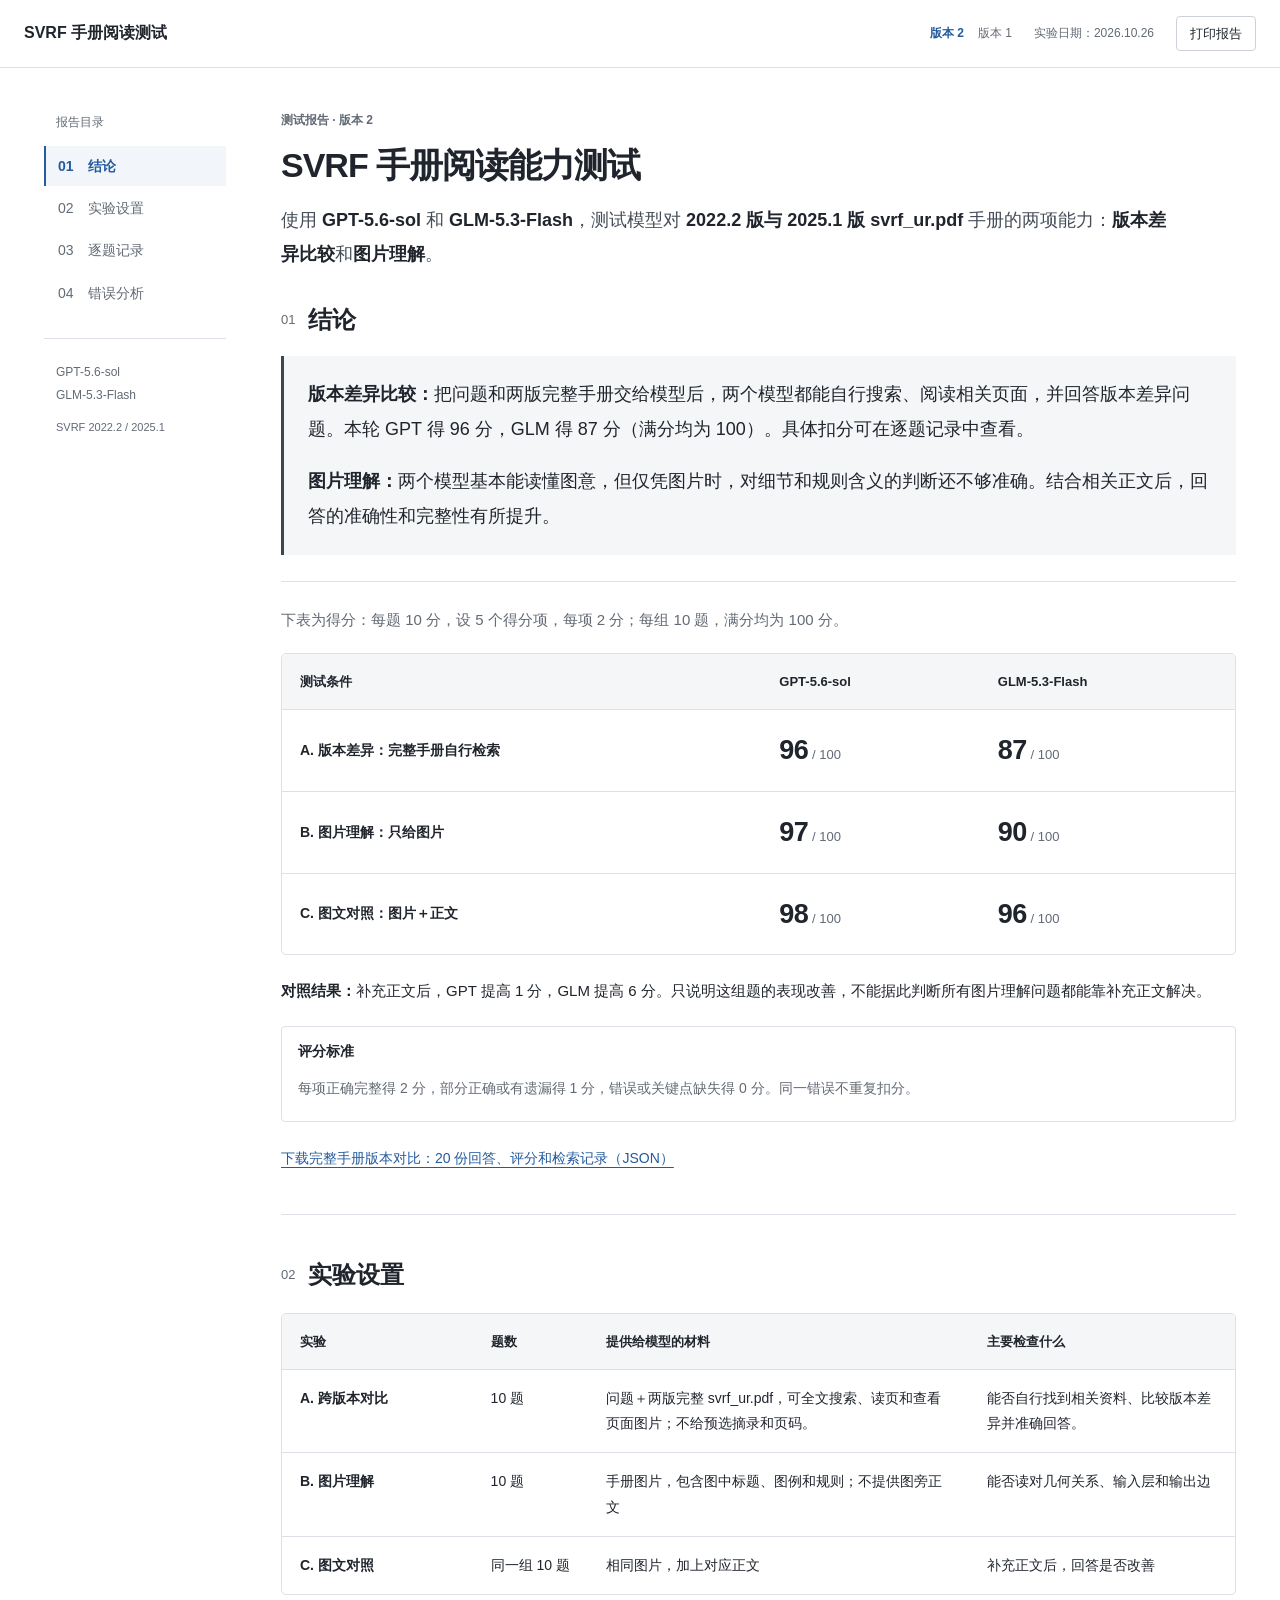
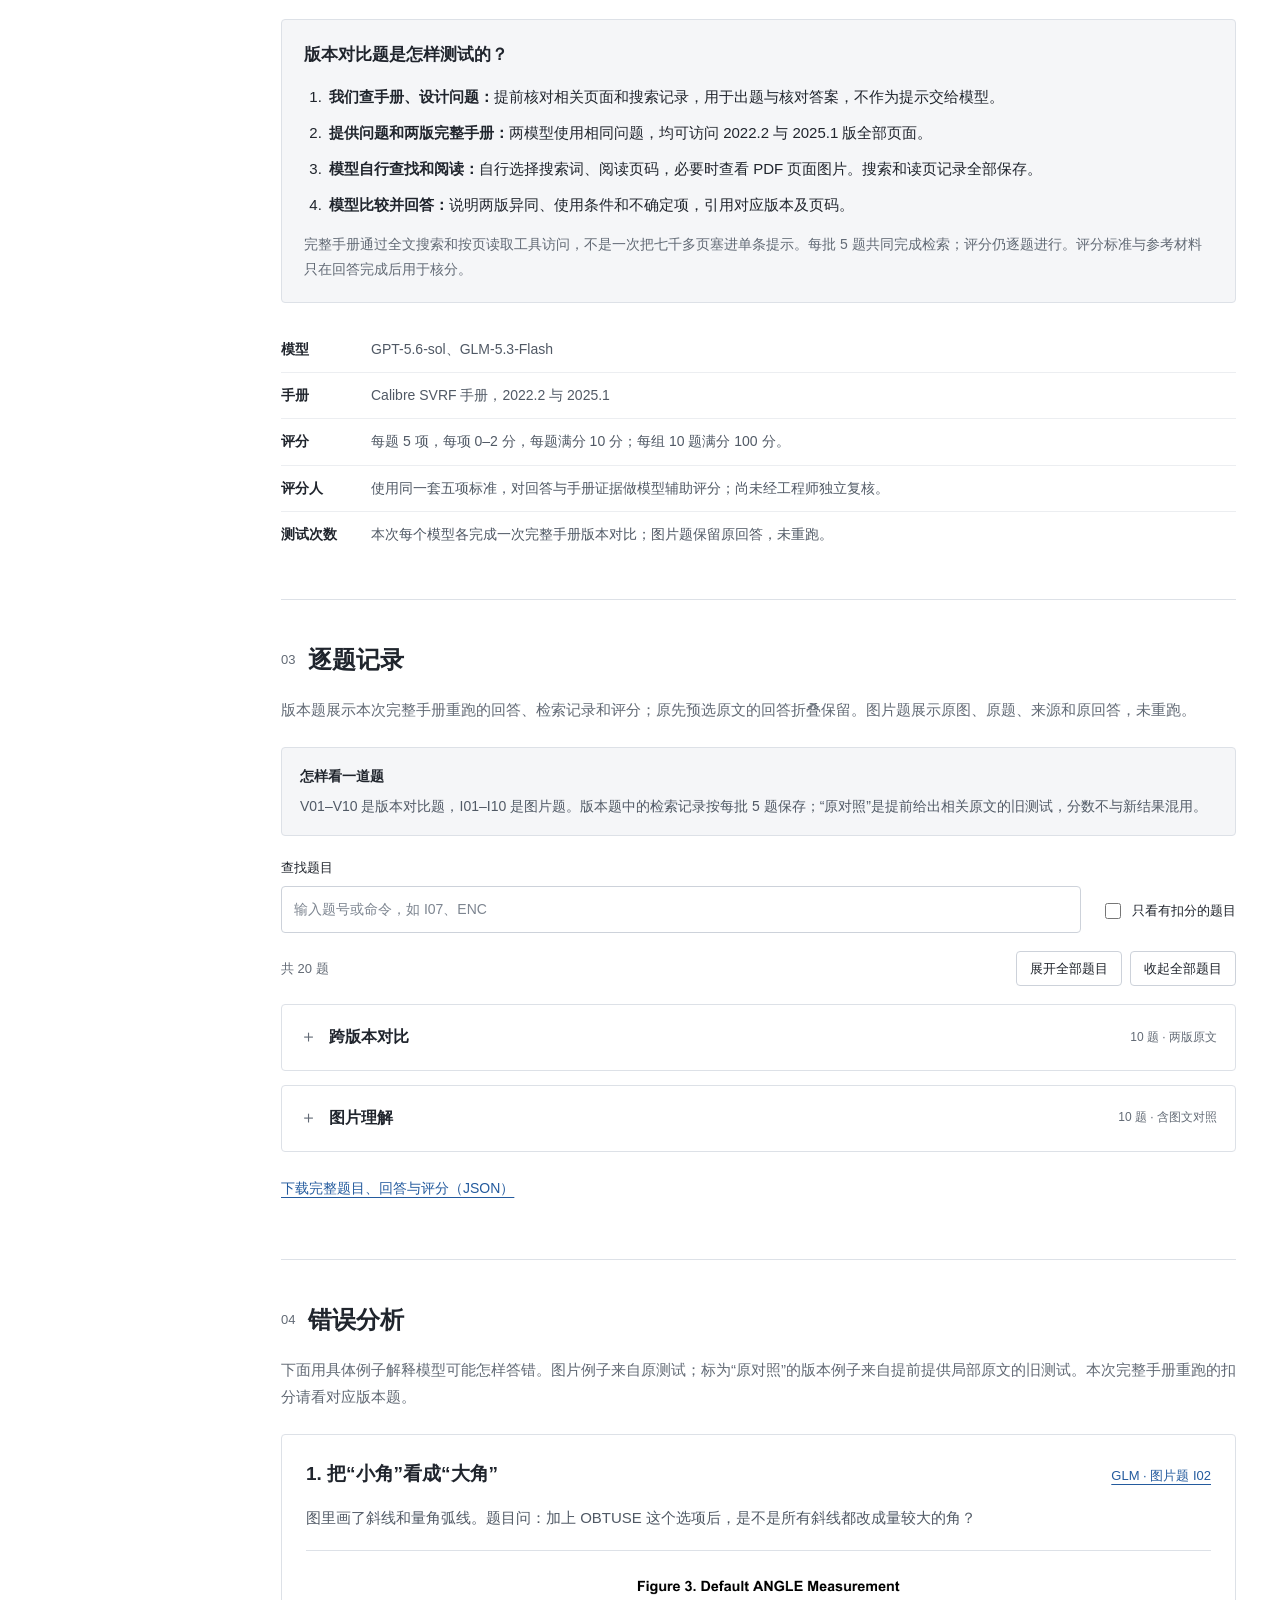
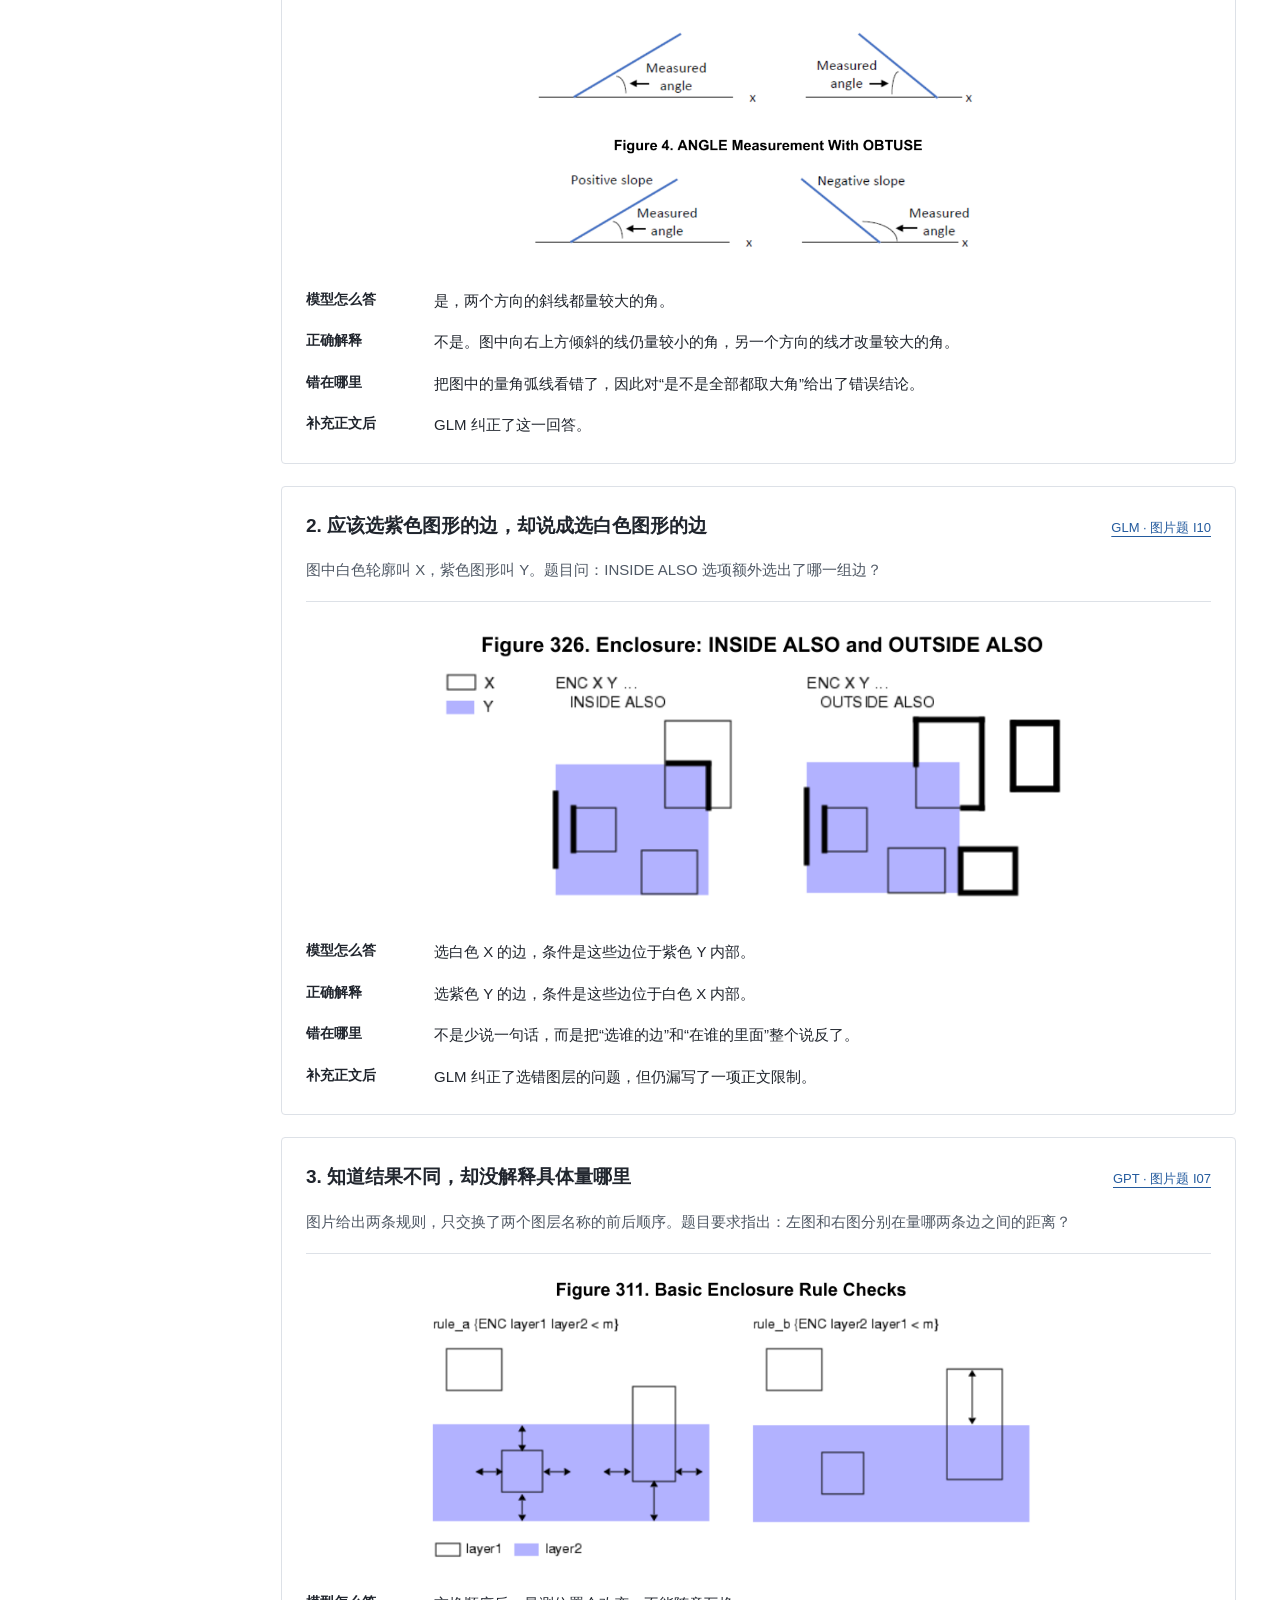
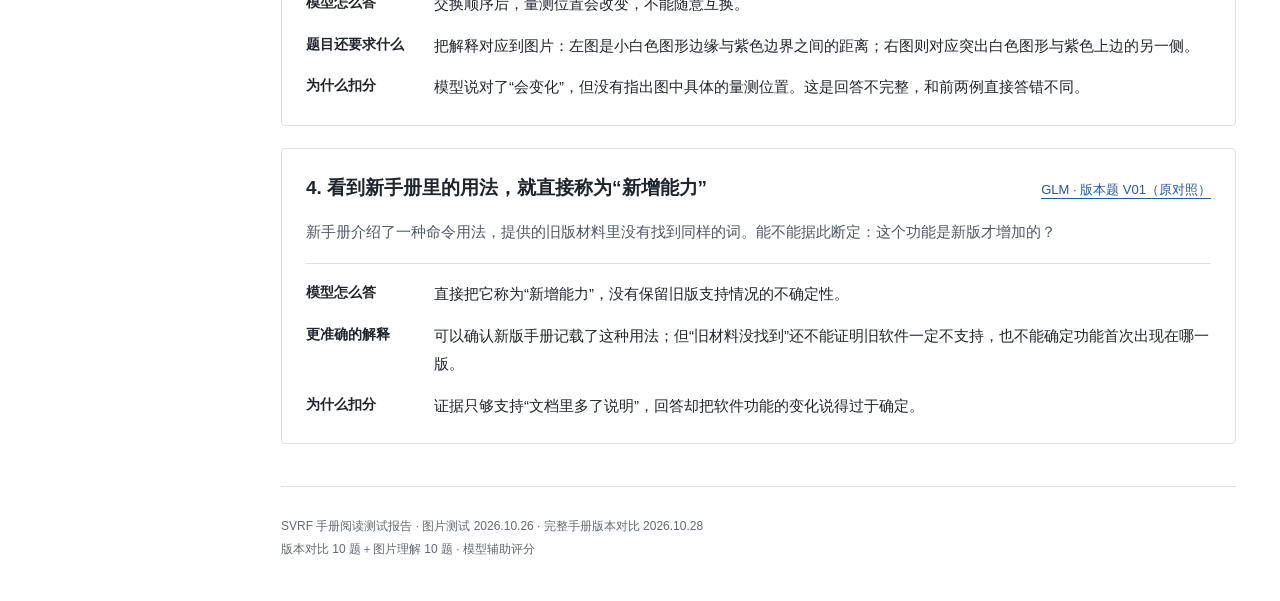
==== commit 791b9540: "Publish report version 2 with full-manual evaluation and version navigation" ====
--- a/index.html
+++ b/index.html
@@ -1,37 +1,2 @@
 <!doctype html>
-<html lang="zh-CN">
-<head>
-<meta charset="utf-8"><meta name="viewport" content="width=device-width,initial-scale=1">
-<meta name="description" content="基于 SVRF 2022.2 与 2025.1 手册的双模型案例评估，以及领域模型和检索增强建设路线。">
-<title>SVRF 手册阅读测试与改进方案</title>
-<link rel="stylesheet" href="style.css?v=20261026-roadmap">
-</head>
-<body>
-<header class="top"><a class="brand" href="#overview"><span class="brand-icon" aria-hidden="true">S</span>SVRF <span class="brand-light">/ 模型测试</span></a><nav aria-label="主导航"><a href="#versions">跨版本对比</a><a href="#vision">图片理解</a><a href="#roadmap">建设路线</a></nav><button class="print-button" id="print">打印报告 <span aria-hidden="true">↗</span></button></header>
-<main>
-<section class="hero" id="overview">
-<div class="eyebrow"><span class="dot"></span>模型测试报告 <span class="date">2026.10.26</span></div>
-<div class="hero-grid"><div><h1>SVRF 手册<br><span>模型测试与改进方案</span></h1><p class="hero-lead">GPT‑5.6‑sol × GLM‑5.3‑Flash<br>比较新旧版本的区别，解释手册里的图片。</p></div><aside class="hero-note"><div class="note-label">测试结论</div><p>20 题均已完成双模型实测。<br>跨版本对比较稳，<strong>只看图片时更容易误读细节</strong>。</p><div class="scope-pills"><span>2022.2 → 2025.1</span><span>svrf_ur.pdf</span><span>小样本测试</span></div></aside></div>
-<div class="conclusion-strip"><div><span class="index">01</span><p><strong>版本比较</strong>给出两版原文后，两个模型都能判断哪些变了、哪些没变。</p></div><div><span class="index">02</span><p><strong>图形理解</strong>GPT 主要遗漏局部细节；GLM 在 OBTUSE、ENC 层序和 INSIDE ALSO 上出现误读。</p></div></div>
-</section>
-<section class="bench-overview" aria-label="本轮评分"><h2>本轮 20 题评分</h2><div class="score-table-wrap"><table class="score-table"><thead><tr><th>测试方向</th><th>GPT‑5.6‑sol</th><th>GLM‑5.3‑Flash</th></tr></thead><tbody><tr><th>跨版本对比 · 10 题</th><td>100 / 100</td><td>96 / 100</td></tr><tr><th>图片理解（只给图片）· 10 题</th><td>97 / 100</td><td>90 / 100</td></tr></tbody></table></div><p>额外完成的“图片＋正文”同题对照：GPT 98 / 100，GLM 96 / 100，单独报告。</p><p class="bench-source">每题 5 项，每项 0–2 分；正确完整 2 分，部分正确或遗漏 1 分，错误或关键点缺失 0 分。由 Codex 对保存的答案、原图和手册证据辅助评分，尚未由工程师独立复核。这是给定材料下的小样本阅读成绩，不是全册准确率，也不是自主检索成绩。部分题目属于同一命令家族。</p><p><a href="benchmark-results.json" download>下载本轮题目、答案与评分 JSON</a></p></section><section class="report-section" id="versions"><div class="section-heading"><div><div class="eyebrow">10 题 · 每题 10 分</div><h2>跨版本对比</h2></div><p class="section-summary">给出 2022.2、2025.1 对应原文，比较变化与不变项。</p></div><div class="bench-direction-score"><div>GPT‑5.6‑sol <strong>100<small>/100</small></strong></div><div>GLM‑5.3‑Flash <strong>96<small>/100</small></strong></div></div><p class="bench-source">展开每题可查看问题、模型原始回答、扣分原因和五项评分。</p><details class="bench-question" id="V01"><summary><span>V01 · 老命令的新用法</span><span class="question-scores">GPT 10 / GLM 9</span></summary><div class="bench-question-body"><h3>实测问题</h3><p>比较两版DFM Pattern Analyze：原有命令是否被替换？新版的PATTERN_SVRF与DFM Spec SVRF是怎样配合工作的？给出升级后使用这条路径时的注意事项。</p><p class="bench-source">2022.2 PDF p.482/483；2025.1 PDF p.138/552/3456<br>给定两版手册摘录及必要的全文字面检索记录。未检出不能证明旧版不支持。</p><div class="model-pair"><div class="bench-answer"><h4>GPT‑5.6‑sol <span>10/10</span></h4><p>五项要点均已覆盖。</p><details><summary>查看原始回答</summary><div class="original-answer"><p><b>旧版事实：</b>2022.2 记载的是原有 DFM PATTERN ANALYZE，对称性输出包括 PATTERN_* 与 DIFF_*，未检出 PATTERN_SVRF 字面；这不能据此证明旧版不支持。</p><p><b>新版事实：</b>2025.1 仍保留 DFM Pattern Analyze，并新增/记载其 LSVRF 调用形式 PATTERN_SVRF。该调用按捕获区域构造唯一版图clip并关联pattern class ID；DFM Spec SVRF提供svrf_block，在独立flat Calibre进程中对每个clip执行，结果写入主层次数据库，并可按匹配class ID写回位置。</p><p><b>变化判断：</b>文档显示为新增LSVRF路径，不是原有命令被替换；旧命令语义未见被删除或改变的证据。</p><p><b>使用建议：</b>升级后使用 PATTERN_SVRF 必须带 -hier。DFM Spec SVRF中各操作仍需相应许可证；LSVRF本身不需专门许可证。使用DFM Function/Connectivity时需MTflex；不能使用 -pto FullScale平台。应分别验证clip、class ID及写回结果。</p><p><b>模型引用：</b>[&quot;Calibre SVRF Manual v2022.2, PDF pp.482–483&quot;, &quot;Calibre SVRF Manual v2025.1, PDF p.138&quot;, &quot;Calibre SVRF Manual v2025.1, PDF p.3456&quot;, &quot;Calibre SVRF Manual v2025.1, PDF p.552&quot;]</p><p><b>保留判断：</b>2022.2未检出PATTERN_SVRF仅说明所给资料未出现该字面，不能证明不支持，也不能确定PATTERN_SVRF的首次发布版本。</p></div></details><details><summary>查看五项评分</summary><ol class="check-list"><li><b>2/2</b> 区分旧命令已有与新版文档中的路径扩展，不声称整个命令新增<small>该项要点已覆盖，未见与所给证据冲突。</small></li><li><b>2/2</b> 旧版用于对称性分析等原用法<small>该项要点已覆盖，未见与所给证据冲突。</small></li><li><b>2/2</b> 新版unique layout clips/pattern class ID配合DFM Spec SVRF，独立flat进程<small>该项要点已覆盖，未见与所给证据冲突。</small></li><li><b>2/2</b> 迁移建议按路径选择并核验-hier等运行条件，而非替换所有旧规则<small>该项要点已覆盖，未见与所给证据冲突。</small></li><li><b>2/2</b> 引用对应两版页码，且不由字面未命中推首次发布或旧二进制不支持<small>该项要点已覆盖，未见与所给证据冲突。</small></li></ol></details></div><div class="bench-answer"><h4>GLM‑5.3‑Flash <span>9/10</span></h4><p>把文档中的扩展直接写成“新增能力”，没有保留旧版二进制支持及首次发布版本的不确定性。</p><details><summary>查看原始回答</summary><div class="original-answer"><p><b>旧版事实：</b>2022.2手册中DFM Pattern Analyze为普通层操作，许可证Calibre Pattern Matching，输出分Pattern Output与Difference Output两类关键字，未见PATTERN_SVRF字样。</p><p><b>新版事实：</b>2025.1中DFM Pattern Analyze命令本身仍保留（p549-552），未被替换；新增PATTERN_SVRF关键字（p138、p552）：它使DFM Pattern Analyze成为LSVRF调用操作，构建含捕获区内输入层图形的唯一布局剪裁（每个剪裁对应唯一pattern位置及pattern class ID），并将DFM Spec SVRF语句svrf_block中指定的层操作应用于每个剪裁，在独立flat Calibre进程中执行，结果写回主层次数据库，可选按匹配class ID写到布局位置。</p><p><b>变化判断：</b>新增能力（在既有命令上叠加关键字），原命令保留</p><p><b>使用建议：</b>升级后使用该路径注意事项：运行模式必须带-hier；不能使用-pto（FullScale平台）；支持-turbo、-hyper与MTflex；当svrf_block中使用DFM Function Import/DFM Function或连接性语句时必须用MTflex；需持有svrf_block内各操作所需许可证，LSVRF本身不需特殊许可证（p3456）。PATTERN_SVRF详细说明见p3462章节。</p><p><b>模型引用：</b>[{&quot;version&quot;: &quot;2022.2&quot;, &quot;pdf_pages&quot;: [482, 483]}, {&quot;version&quot;: &quot;2025.1&quot;, &quot;pdf_pages&quot;: [138, 552, 3456]}]</p><p><b>保留判断：</b>p3462的详细章节内容未在所给资料中，具体语法细节无法确认。</p></div></details><details><summary>查看五项评分</summary><ol class="check-list"><li><b>2/2</b> 区分旧命令已有与新版文档中的路径扩展，不声称整个命令新增<small>该项要点已覆盖，未见与所给证据冲突。</small></li><li><b>2/2</b> 旧版用于对称性分析等原用法<small>该项要点已覆盖，未见与所给证据冲突。</small></li><li><b>2/2</b> 新版unique layout clips/pattern class ID配合DFM Spec SVRF，独立flat进程<small>该项要点已覆盖，未见与所给证据冲突。</small></li><li><b>2/2</b> 迁移建议按路径选择并核验-hier等运行条件，而非替换所有旧规则<small>该项要点已覆盖，未见与所给证据冲突。</small></li><li><b>1/2</b> 引用对应两版页码，且不由字面未命中推首次发布或旧二进制不支持<small>把文档中的扩展直接写成“新增能力”，没有保留旧版二进制支持及首次发布版本的不确定性。</small></li></ol></details></div></div></div></details><details class="bench-question" id="V02"><summary><span>V02 · 保留 multigon</span><span class="question-scores">GPT 10 / GLM 10</span></summary><div class="bench-question-body"><h3>实测问题</h3><p>对比两版手册：想在读入版图时保留指定层的multigon，而不是转为普通polygon，应查什么设置？说明层名、输入/产品与许可证要求，以及两份手册能支持多强的版本结论。</p><p class="bench-source">2022.2：对应字面未检出；2025.1 PDF p.1461<br>给定两版手册摘录及必要的全文字面检索记录。未检出不能证明旧版不支持。</p><div class="model-pair"><div class="bench-answer"><h4>GPT‑5.6‑sol <span>10/10</span></h4><p>五项要点均已覆盖。</p><details><summary>查看原始回答</summary><div class="original-answer"><p><b>旧版事实：</b>2022.2资料未检出“Layout Multigon Layer”；仅凭字面缺失不能判定旧版不支持或该功能在2025.1才首次出现。</p><p><b>新版事实：</b>2025.1应查 LAYOUT MULTIGON LAYER layer [layer…]。layer必须是原始层名而非层号，可多个；含*的通配层名须加引号。用于保留OASIS输入及扩展MEBES job deck中的multigon；描述还列出MEBES/VSB12布局。仅用于Calibre nmDRC-H和Calibre FullScale，并要求Calibre Curvilinear Mask Rule Check许可证。若Layout System未指定OASIS或MFG格式则无效。</p><p><b>变化判断：</b>2025.1出现明确文档说明；相对2022.2的二进制变化及首次版本无法确定。</p><p><b>使用建议：</b>按原始层名配置该statement，必要时用带引号的通配符，并确认输入格式、产品模式和Curvilinear Mask Rule Check许可证；同时检查后续操作及结果数据库是否仍保留multigon。</p><p><b>模型引用：</b>[&quot;Calibre SVRF Manual v2025.1, PDF p.1461&quot;]</p><p><b>保留判断：</b>旧版字面扫描为0，不足以证明旧版不支持；资料也不足以证明该statement或相关行为的首次发布版本。</p></div></details><details><summary>查看五项评分</summary><ol class="check-list"><li><b>2/2</b> 仅判定2025.1有明确条目/旧版未找到，不断定首次发布或旧二进制不支持<small>该项要点已覆盖，未见与所给证据冲突。</small></li><li><b>2/2</b> 旧版同名条目字面未命中；不伪造旧版页码或指导<small>该项要点已覆盖，未见与所给证据冲突。</small></li><li><b>2/2</b> LAYOUT MULTIGON LAYER指定原始层名而非层号，保留multigon而非转换polygon<small>该项要点已覆盖，未见与所给证据冲突。</small></li><li><b>2/2</b> 准确区分输入/平台条件：OASIS/extended MEBES等，Layout System需OASIS或MFG；仅nmDRC-H/FullScale并需Curvilinear Mask Rule Check许可<small>该项要点已覆盖，未见与所给证据冲突。</small></li><li><b>2/2</b> 迁移建议核验上述条件；引用2025.1 p1461及2022.2全册检索来源<small>该项要点已覆盖，未见与所给证据冲突。</small></li></ol></details></div><div class="bench-answer"><h4>GLM‑5.3‑Flash <span>10/10</span></h4><p>五项要点均已覆盖。</p><details><summary>查看原始回答</summary><div class="original-answer"><p><b>旧版事实：</b>所给2022.2资料页未出现Layout Multigon Layer；对全文档的字面扫描&#x27;Layout Multigon Layer&#x27;为0次。按字面未检出不证明不支持的规则，不能据此断定2022.2不支持该语句。</p><p><b>新版事实：</b>2025.1手册明确记载LAYOUT MULTIGON LAYER layer [layer…]：为指定原始层保留multigon（由方程而非分段线性描述的图形），读入时不转为普通polygon。层名须为名称而非编号，可用带引号的*通配符；需Layout System指定OASIS或MFG格式，否则无效；支持OASIS、MEBES、VSB12输入；仅用于Calibre nmDRC-H与Calibre FullScale；要求Calibre Curvilinear Mask Rule Check许可证；只有Table 99列出的操作（AND、Copy、OR/XOR、Interact等）接受multigon-preserving层，且除Interact外不支持constraint参数。</p><p><b>变化判断：</b>仅新版文档可见；版本结论强度受限</p><p><b>使用建议：</b>查&#x27;Layout Multigon Layer&#x27;设置即可。两份手册能支持的结论是：2025.1明确支持该语句；2022.2只能说不确定，不能下&#x27;不支持&#x27;或&#x27;2025.1首次引入&#x27;的结论。</p><p><b>模型引用：</b>[{&quot;version&quot;: &quot;2025.1&quot;, &quot;pdf_pages&quot;: [1461]}]</p><p><b>保留判断：</b>2022.2是否支持该语句无法由所给资料判定。</p></div></details><details><summary>查看五项评分</summary><ol class="check-list"><li><b>2/2</b> 仅判定2025.1有明确条目/旧版未找到，不断定首次发布或旧二进制不支持<small>该项要点已覆盖，未见与所给证据冲突。</small></li><li><b>2/2</b> 旧版同名条目字面未命中；不伪造旧版页码或指导<small>该项要点已覆盖，未见与所给证据冲突。</small></li><li><b>2/2</b> LAYOUT MULTIGON LAYER指定原始层名而非层号，保留multigon而非转换polygon<small>该项要点已覆盖，未见与所给证据冲突。</small></li><li><b>2/2</b> 准确区分输入/平台条件：OASIS/extended MEBES等，Layout System需OASIS或MFG；仅nmDRC-H/FullScale并需Curvilinear Mask Rule Check许可<small>该项要点已覆盖，未见与所给证据冲突。</small></li><li><b>2/2</b> 迁移建议核验上述条件；引用2025.1 p1461及2022.2全册检索来源<small>该项要点已覆盖，未见与所给证据冲突。</small></li></ol></details></div></div></div></details><details class="bench-question" id="V03"><summary><span>V03 · 零距离没查出来</span><span class="question-scores">GPT 10 / GLM 10</span></summary><div class="bench-question-body"><h3>实测问题</h3><p>工程师认为ENC via metal &gt;=0 &lt;=0.04在升级后才不返回零距离接触/重合。请对比两版说明，判断是否发生变化，并说明距离约束和补抓零距离应怎样处理。</p><p class="bench-source">2022.2 PDF p.1056；2025.1 PDF p.1189<br>给定两版手册摘录及必要的全文字面检索记录。未检出不能证明旧版不支持。</p><div class="model-pair"><div class="bench-answer"><h4>GPT‑5.6‑sol <span>10/10</span></h4><p>五项要点均已覆盖。</p><details><summary>查看原始回答</summary><div class="original-answer"><p><b>旧版事实：</b>2022.2明确说明：区间约束中的 &gt;=0（例如 &gt;=0 &lt;=4）不返回接触/重合的 =0 条件；constraint须为非负、具有上界，并按用户单位解释。</p><p><b>新版事实：</b>2025.1保留相同说明，并额外提示区间约束有时可能产生非预期结果。因而 ENC via metal &gt;=0 &lt;=0.04 不应被解释为同时可靠捕获零距离和0.04以内的所有情况；零距离仍被排除。</p><p><b>变化判断：</b>文档语义未见变化；新版只是增加了对区间约束潜在非预期结果的提示。</p><p><b>使用建议：</b>把 &gt;=0 &lt;=0.04 用作有上界的距离区间检查时，不要依赖它补抓接触/重合。对 =0 条件另用ENC的ABUT和/或SINGULAR次关键字检查，并分别验证正距离区间结果。</p><p><b>模型引用：</b>[&quot;Calibre SVRF Manual v2022.2, PDF p.1056&quot;, &quot;Calibre SVRF Manual v2025.1, PDF p.1189&quot;]</p><p><b>保留判断：</b>结论依据两版手册说明，未据此推断未给出的二进制实现细节；未见足以证明升级导致零距离行为变化的证据。</p></div></details><details><summary>查看五项评分</summary><ol class="check-list"><li><b>2/2</b> 正确判断这条语义两版一致而非升级回归<small>该项要点已覆盖，未见与所给证据冲突。</small></li><li><b>2/2</b> 旧版已说明&gt;=0区间不返回touching/coincident=0<small>该项要点已覆盖，未见与所给证据冲突。</small></li><li><b>2/2</b> 新版保留同样说明；不能说新增引用等于语义改变<small>该项要点已覆盖，未见与所给证据冲突。</small></li><li><b>2/2</b> 距离约束须有上界；零距离用ABUT/SINGULAR等相关关键字，不靠把区间下限改成0<small>该项要点已覆盖，未见与所给证据冲突。</small></li><li><b>2/2</b> 引用2022.2 p1056与2025.1 p1189；不把示意写法保证为所有几何/PDK完整覆盖<small>该项要点已覆盖，未见与所给证据冲突。</small></li></ol></details></div><div class="bench-answer"><h4>GLM‑5.3‑Flash <span>10/10</span></h4><p>五项要点均已覆盖。</p><details><summary>查看原始回答</summary><div class="original-answer"><p><b>旧版事实：</b>2022.2（p1056）Enclosure的constraint注明：标准约束除&gt;a、&gt;=a、!=a外可用；必须有上界，须为非负实数，按user units解释。明确注释：区间约束中写&gt;=0（如&gt;=0 &lt;=4）不返回接触/重合（=0）条件，应用ABUT和SINGULAR次级关键字检查=0。</p><p><b>新版事实：</b>2025.1（p1189）对constraint的说明与注释与2022.2实质相同：&gt;=0在区间约束内同样不返回=0条件，仍指向ABUT和SINGULAR；仅新增一句提示：区间约束有时会有意外结果，参见Verification User&#x27;s Manual的&#x27;Interval Constraints for Output Suppression&#x27;。</p><p><b>变化判断：</b>无实质行为变化，仅文档补充提示</p><p><b>使用建议：</b>工程师的说法不成立：两版手册均说明&gt;=0 &lt;=0.04这类区间约束本来就不返回零距离接触/重合，并非升级后改变。距离约束须含上界、非负实数、user units；要补抓零距离（=0）情形，应另用ABUT和SINGULAR关键字，不能依赖ENC &gt;=0 &lt;=0.04。</p><p><b>模型引用：</b>[{&quot;version&quot;: &quot;2022.2&quot;, &quot;pdf_pages&quot;: [1056]}, {&quot;version&quot;: &quot;2025.1&quot;, &quot;pdf_pages&quot;: [1189]}]</p><p><b>保留判断：</b>二进制实际行为未实测，仅依据两版手册文字一致判断。</p></div></details><details><summary>查看五项评分</summary><ol class="check-list"><li><b>2/2</b> 正确判断这条语义两版一致而非升级回归<small>该项要点已覆盖，未见与所给证据冲突。</small></li><li><b>2/2</b> 旧版已说明&gt;=0区间不返回touching/coincident=0<small>该项要点已覆盖，未见与所给证据冲突。</small></li><li><b>2/2</b> 新版保留同样说明；不能说新增引用等于语义改变<small>该项要点已覆盖，未见与所给证据冲突。</small></li><li><b>2/2</b> 距离约束须有上界；零距离用ABUT/SINGULAR等相关关键字，不靠把区间下限改成0<small>该项要点已覆盖，未见与所给证据冲突。</small></li><li><b>2/2</b> 引用2022.2 p1056与2025.1 p1189；不把示意写法保证为所有几何/PDK完整覆盖<small>该项要点已覆盖，未见与所给证据冲突。</small></li></ol></details></div></div></div></details><details class="bench-question" id="V04"><summary><span>V04 · 输出选项变了什么</span><span class="question-scores">GPT 10 / GLM 9</span></summary><div class="bench-question-body"><h3>实测问题</h3><p>比较两版DFM Pattern Analyze的输出选项：能否说参数完全没变？新版新增记录了哪类输出，MARKER_CENTER或MASK_CENTER有什么用？原有pattern/difference输出是否因此消失？</p><p class="bench-source">2022.2 PDF p.482/483；2025.1 PDF p.549/550/551<br>给定两版手册摘录及必要的全文字面检索记录。未检出不能证明旧版不支持。</p><div class="model-pair"><div class="bench-answer"><h4>GPT‑5.6‑sol <span>10/10</span></h4><p>五项要点均已覆盖。</p><details><summary>查看原始回答</summary><div class="original-answer"><p><b>旧版事实：</b>2022.2的DFM Pattern Analyze输出选项包括PATTERN_ALL及各PATTERN_*、DIFF_*；输出重点是模式、多边形或差异层。</p><p><b>新版事实：</b>2025.1保留原有pattern和difference选项，并扩展MARKER_ALL、MARKER_ALL_180/90/X/Y、MARKER_AXIS_X/Y、MARKER_CENTER及MASK_CENTER等marker输出。因此不能说参数完全没变，但也不能说原有输出消失。MARKER_CENTER输出每个pattern的可能对称中心小marker；MASK_CENTER输出以该中心为中心、包围整个pattern的未合并矩形，可作为另一次Pattern Analyze的capture_layer，以改善中心定位。</p><p><b>变化判断：</b>输出选项的文档化扩展；原有pattern/difference输出仍在，未见其语义被替换的证据。</p><p><b>使用建议：</b>原有PATTERN_*或DIFF_*规则可继续核对使用；新增中心输出时，确认capture_layer中心本身接近实际对称中心，否则分析可能无意义。MASK_CENTER适合生成后再作为下一次分析的capture_layer。</p><p><b>模型引用：</b>[&quot;Calibre SVRF Manual v2022.2, PDF pp.482–483&quot;, &quot;Calibre SVRF Manual v2025.1, PDF pp.549–551&quot;, &quot;Calibre SVRF Manual v2025.1, PDF p.552&quot;]</p><p><b>保留判断：</b>手册支持“新增可用输出选项”的结论；未据此断言旧选项的所有底层实现或输出数据库细节完全不变。</p></div></details><details><summary>查看五项评分</summary><ol class="check-list"><li><b>2/2</b> 识别输出选项的文档变化，不笼统称全部参数一致<small>该项要点已覆盖，未见与所给证据冲突。</small></li><li><b>2/2</b> 旧版已列Pattern与Difference输出家族<small>该项要点已覆盖，未见与所给证据冲突。</small></li><li><b>2/2</b> 新版保留原家族并增加Marker Output家族，至少正确举MARKER_CENTER/MASK_CENTER等例<small>该项要点已覆盖，未见与所给证据冲突。</small></li><li><b>2/2</b> CENTER类估计对称中心/MASK_CENTER构造以可能中心为中心的捕获mask，可帮助后续对称分析；不说原家族删除<small>该项要点已覆盖，未见与所给证据冲突。</small></li><li><b>2/2</b> 准确引用两版条目页；不把新增选项说成整个命令新增<small>该项要点已覆盖，未见与所给证据冲突。</small></li></ol></details></div><div class="bench-answer"><h4>GLM‑5.3‑Flash <span>9/10</span></h4><p>迁移建议直接保证原有规则行为不受影响，并把 marker 输出概括为合并层；MASK_CENTER 明确是未合并矩形，建议需保留条件。</p><details><summary>查看原始回答</summary><div class="original-answer"><p><b>旧版事实：</b>2022.2（p482-483）DFM Pattern Analyze的symmetry_output仅有两组关键字：Pattern Output（PATTERN_ALL/180/90/X/Y）与Difference Output（DIFF_ALL_180/90/X/Y），无任何Marker输出。</p><p><b>新版事实：</b>2025.1（p549-552）不能说参数完全没变：新增第三类Marker Output，包括MARKER_ALL（附Class、Xform属性）、MARKER_ALL_180/90/X/Y（在各捕获区中心输出小marker）、MARKER_AXIS_X/Y（4 dbu宽的轴线）、MARKER_CENTER（每个pattern的可能对称中心的小marker）与MASK_CENTER（未合并的矩形层，包围整个pattern且中心在可能对称中心）。MASK_CENTER可用作另一次DFM Pattern Analyze的capture_layer，使捕获区中心更接近真实对称中心，从而获得更有意义的对称分析（p550）。原Pattern/Difference输出仍完整保留于Table 56、57。</p><p><b>变化判断：</b>新增输出选项，原有输出不变</p><p><b>使用建议：</b>升级后原有PATTERN_*/DIFF_*规则文件行为不受影响；需要标记或估计对称中心时选用MARKER_CENTER/MASK_CENTER，并注意marker输出默认仍为合并多边形层，捕获区重叠时图形会合并（p552）。</p><p><b>模型引用：</b>[{&quot;version&quot;: &quot;2022.2&quot;, &quot;pdf_pages&quot;: [482, 483]}, {&quot;version&quot;: &quot;2025.1&quot;, &quot;pdf_pages&quot;: [549, 550, 551, 552]}]</p><p><b>保留判断：</b>仅marker输出之外是否还有其他细微参数差异未逐项核对所给页之外内容。</p></div></details><details><summary>查看五项评分</summary><ol class="check-list"><li><b>2/2</b> 识别输出选项的文档变化，不笼统称全部参数一致<small>该项要点已覆盖，未见与所给证据冲突。</small></li><li><b>2/2</b> 旧版已列Pattern与Difference输出家族<small>该项要点已覆盖，未见与所给证据冲突。</small></li><li><b>2/2</b> 新版保留原家族并增加Marker Output家族，至少正确举MARKER_CENTER/MASK_CENTER等例<small>该项要点已覆盖，未见与所给证据冲突。</small></li><li><b>1/2</b> CENTER类估计对称中心/MASK_CENTER构造以可能中心为中心的捕获mask，可帮助后续对称分析；不说原家族删除<small>迁移建议直接保证原有规则行为不受影响，并把 marker 输出概括为合并层；MASK_CENTER 明确是未合并矩形，建议需保留条件。</small></li><li><b>2/2</b> 准确引用两版条目页；不把新增选项说成整个命令新增<small>该项要点已覆盖，未见与所给证据冲突。</small></li></ol></details></div></div></div></details><details class="bench-question" id="V05"><summary><span>V05 · 水滴形状分析</span><span class="question-scores">GPT 10 / GLM 10</span></summary><div class="bench-question-body"><h3>实测问题</h3><p>比较两版手册对DFM Teardrop Analyze的说明。新版用什么形状近似输入，输出哪些关键属性，默认输出与CENTER有什么区别，需要什么许可证？能否据此确定首次发布版本？</p><p class="bench-source">2022.2：对应字面未检出；2025.1 PDF p.977/979<br>给定两版手册摘录及必要的全文字面检索记录。未检出不能证明旧版不支持。</p><div class="model-pair"><div class="bench-answer"><h4>GPT‑5.6‑sol <span>10/10</span></h4><p>五项要点均已覆盖。</p><details><summary>查看原始回答</summary><div class="original-answer"><p><b>旧版事实：</b>所给2022.2资料未检出DFM Teardrop Analyze；这不能证明旧版不支持，也不能据此判定首次发布版本。</p><p><b>新版事实：</b>2025.1将每个输入polygon近似为理想teardrop，即圆与圆外tip的凸包，并计算OUTRADIUS、INRADIUS、AXIS_LENGTH、MAX_STRUT_LENGTH及IS_TANGENT属性。默认输出是输入层副本并附加属性；CENTER输出表示T-out tip到中心的axis segment的未合并polygon，宽2个用户单位。操作要求Calibre nmDRC-H许可证。</p><p><b>变化判断：</b>2025.1有明确文档说明；相对2022.2的功能增删及首次发布版本均无法确定。</p><p><b>使用建议：</b>需要保留原形状并读取属性时使用默认输出；需要轴线几何时使用CENTER，并按未合并、2用户单位宽度处理。验证输入为polygon及被拒绝形状的属性结果，不能把CENTER当作原polygon副本。</p><p><b>模型引用：</b>[&quot;Calibre SVRF Manual v2025.1, PDF p.977&quot;, &quot;Calibre SVRF Manual v2025.1, PDF p.979&quot;]</p><p><b>保留判断：</b>2022.2未检出该字面不构成不支持证明；仅凭两版所给摘录不能确定该操作的首次发布版本或二进制行为差异。</p></div></details><details><summary>查看五项评分</summary><ol class="check-list"><li><b>2/2</b> 2025.1有条目、旧版同名未检出；首次发布证据不足<small>该项要点已覆盖，未见与所给证据冲突。</small></li><li><b>2/2</b> 旧版未找到同名条目，不伪造旧版功能或页码<small>该项要点已覆盖，未见与所给证据冲突。</small></li><li><b>2/2</b> 理想teardrop是圆与圆外tip点的凸包，用于近似输入并附DFM属性，非把所有输入证明为理想水滴<small>该项要点已覆盖，未见与所给证据冲突。</small></li><li><b>2/2</b> OUTRADIUS/INRADIUS/AXIS_LENGTH等属性；默认复制输入，CENTER输出轴段多边形；Calibre nmDRC-H许可证<small>该项要点已覆盖，未见与所给证据冲突。</small></li><li><b>2/2</b> 引用2025.1 pp977/979与旧版搜索；不把许可证或输出形状说反<small>该项要点已覆盖，未见与所给证据冲突。</small></li></ol></details></div><div class="bench-answer"><h4>GLM‑5.3‑Flash <span>10/10</span></h4><p>五项要点均已覆盖。</p><details><summary>查看原始回答</summary><div class="original-answer"><p><b>旧版事实：</b>所给2022.2资料未出现DFM Teardrop Analyze，全文档字面扫描为0次；依规则，字面未检出不能证明不支持，也不能反推2025.1为首次发布版本。</p><p><b>新版事实：</b>2025.1（p977、979）DFM Teardrop Analyze：许可证为Calibre nmDRC-H。将每个输入多边形近似为理想泪滴形（圆与其外一点tip的凸包），并支持截断、双、三泪滴。输出属性：OUTRADIUS（T-out半径，拒绝形状取最小外包圆半径）、INRADIUS（T-in半径，被孔接触轴线段或拒绝形状时为0）、AXIS_LENGTH（轴线段长度）、MAX_STRUT_LENGTH，以及IS_TANGENT（strut是否与圆部分相切）。默认输出为输入层副本；CENTER输出宽2 user units的轴线段（未合并）；RING输出T-out与T-in圆部分之间的环状区域近似（孔接触/跨越轴线段时输出T-out，未合并）。</p><p><b>变化判断：</b>仅新版文档记载，首次发布版本无法确定</p><p><b>使用建议：</b>升级后使用时需确认持有Calibre nmDRC-H许可证；按需选择默认/CENTER/RING输出；无法用本资料断定该命令首发于2025.1，如需确定首次版本须查更早版本手册。</p><p><b>模型引用：</b>[{&quot;version&quot;: &quot;2025.1&quot;, &quot;pdf_pages&quot;: [977, 979]}]</p><p><b>保留判断：</b>2022.2是否存在该命令未知；p978、980-981的图与拒绝形状说明未在所给资料中。</p></div></details><details><summary>查看五项评分</summary><ol class="check-list"><li><b>2/2</b> 2025.1有条目、旧版同名未检出；首次发布证据不足<small>该项要点已覆盖，未见与所给证据冲突。</small></li><li><b>2/2</b> 旧版未找到同名条目，不伪造旧版功能或页码<small>该项要点已覆盖，未见与所给证据冲突。</small></li><li><b>2/2</b> 理想teardrop是圆与圆外tip点的凸包，用于近似输入并附DFM属性，非把所有输入证明为理想水滴<small>该项要点已覆盖，未见与所给证据冲突。</small></li><li><b>2/2</b> OUTRADIUS/INRADIUS/AXIS_LENGTH等属性；默认复制输入，CENTER输出轴段多边形；Calibre nmDRC-H许可证<small>该项要点已覆盖，未见与所给证据冲突。</small></li><li><b>2/2</b> 引用2025.1 pp977/979与旧版搜索；不把许可证或输出形状说反<small>该项要点已覆盖，未见与所给证据冲突。</small></li></ol></details></div></div></div></details><details class="bench-question" id="V06"><summary><span>V06 · 局部 SVRF 怎么运行</span><span class="question-scores">GPT 10 / GLM 10</span></summary><div class="bench-question-body"><h3>实测问题</h3><p>升级后使用PATTERN_SVRF/LSVRF时，是否必须多线程、是否一定要MTflex、能否用FullScale -pto，以及是否另需LSVRF专用许可证？结合旧版手册能查到什么，给出准确的运行建议。</p><p class="bench-source">2022.2：对应字面未检出；2025.1 PDF p.138/3456<br>给定两版手册摘录及必要的全文字面检索记录。未检出不能证明旧版不支持。</p><div class="model-pair"><div class="bench-answer"><h4>GPT‑5.6‑sol <span>10/10</span></h4><p>五项要点均已覆盖。</p><details><summary>查看原始回答</summary><div class="original-answer"><p><b>旧版事实：</b>给定的2022.2资料中未检出PATTERN_SVRF/LSVRF字面，未提供其支持性、线程要求或许可证结论；字面未检出不能证明旧版不支持，也不能据此判断首次发布版本。</p><p><b>新版事实：</b>2025.1文档规定：PATTERN_SVRF运行必须使用-hier；LSVRF支持单线程（不加-turbo）和多线程（加-turbo），-hyper也支持。MTflex仅在DFM Spec SVRF中使用DFM Function Import/DFM Function，或使用Connectivity语句/操作时必需。禁止使用FullScale平台（-pto）。LSVRF本身不需专用许可证，但其中操作所需许可证仍必须具备。</p><p><b>变化判断：</b>新版明确记录了LSVRF运行约束；相对旧版不能仅凭字面扫描认定新增或行为变化。</p><p><b>使用建议：</b>可按规则选择单线程或-turbo；仅在上述Function或Connectivity条件出现时启用MTflex。PATTERN_SVRF加-hier，禁止-pto。按DFM Spec SVRF内实际操作检查普通Calibre许可证。以上是手册规定，未提供二进制实测证据。</p><p><b>模型引用：</b>[{&quot;version&quot;: &quot;2025.1&quot;, &quot;pdf_page&quot;: 138, &quot;detail&quot;: &quot;LSVRF及PATTERN_SVRF定义&quot;}, {&quot;version&quot;: &quot;2025.1&quot;, &quot;pdf_page&quot;: 3456, &quot;detail&quot;: &quot;线程、MTflex、-pto、-hier及许可证要求&quot;}, {&quot;version&quot;: &quot;2022.2&quot;, &quot;pdf_page&quot;: null, &quot;detail&quot;: &quot;给定资料未提供对应页；literal_scan为0&quot;}]</p><p><b>保留判断：</b>旧版实际是否支持及其首次发布版本无法由给定资料确定；未进行二进制运行验证。</p></div></details><details><summary>查看五项评分</summary><ol class="check-list"><li><b>2/2</b> 把结论限定于新版文档化LSVRF路径；旧版相关条目未检出不证明旧二进制情况<small>该项要点已覆盖，未见与所给证据冲突。</small></li><li><b>2/2</b> 旧版LSVRF/PATTERN_SVRF未命中，不编造旧版运行选项<small>该项要点已覆盖，未见与所给证据冲突。</small></li><li><b>2/2</b> -hier必需；单线程与多线程都支持，-hyper支持，禁止FullScale -pto<small>该项要点已覆盖，未见与所给证据冲突。</small></li><li><b>2/2</b> MTflex是用DFM Function Import/Function或连通性语句/操作时才要求；非无条件必需<small>该项要点已覆盖，未见与所给证据冲突。</small></li><li><b>2/2</b> LSVRF本身无专用license但block内操作需相应license；给出可用页码及条件化建议<small>该项要点已覆盖，未见与所给证据冲突。</small></li></ol></details></div><div class="bench-answer"><h4>GLM‑5.3‑Flash <span>10/10</span></h4><p>五项要点均已覆盖。</p><details><summary>查看原始回答</summary><div class="original-answer"><p><b>旧版事实：</b>2022.2手册字面扫描中LSVRF与PATTERN_SVRF出现0次，手册未记载这两项；按规则，字面未检出不证明功能在2022.2中不存在，也不证明其为2025.1首次发布，故旧版行为无法由给定资料确认。</p><p><b>新版事实：</b>2025.1明确：LSVRF支持单线程（无-turbo）和多线程（-turbo）运行，且支持-hyper；使用DFM Pattern Analyze配合PATTERN_SVRF关键字时必须加-hier。MTflex运行模式被支持，但仅在两种情况下必需：svrf_block中使用DFM Function Import或DFM Function；或svrf_block中使用连接性（connectivity）语句/操作。运行不能用FullScale平台（禁用-pto命令行参数）。许可证方面：只需DFM Spec SVRF中所写操作各自要求的许可证，LSVRF本身不需要专用许可证。</p><p><b>变化判断：</b>文档新增/可确认的运行要求（2025.1有明文，2022.2资料未覆盖）</p><p><b>使用建议：</b>不必强制多线程，单线程即可；仅当svrf块用到DFM Function或连接性语句时才需MTflex并按需开启；PATTERN_SVRF调用务必带-hier；不要加-pto；无需为LSVRF本身申请额外license，但块内每个操作（如pxOPC等RET操作）的license要备齐。</p><p><b>模型引用：</b>[{&quot;version&quot;: &quot;2025.1&quot;, &quot;pdf_page&quot;: 138}, {&quot;version&quot;: &quot;2025.1&quot;, &quot;pdf_page&quot;: 3456}]</p><p><b>保留判断：</b>2022.2中LSVRF/PATTERN_SVRF是否存在及当时要求，给定资料无法判断；-hier等要求是否为新版新增亦无法确认。</p></div></details><details><summary>查看五项评分</summary><ol class="check-list"><li><b>2/2</b> 把结论限定于新版文档化LSVRF路径；旧版相关条目未检出不证明旧二进制情况<small>该项要点已覆盖，未见与所给证据冲突。</small></li><li><b>2/2</b> 旧版LSVRF/PATTERN_SVRF未命中，不编造旧版运行选项<small>该项要点已覆盖，未见与所给证据冲突。</small></li><li><b>2/2</b> -hier必需；单线程与多线程都支持，-hyper支持，禁止FullScale -pto<small>该项要点已覆盖，未见与所给证据冲突。</small></li><li><b>2/2</b> MTflex是用DFM Function Import/Function或连通性语句/操作时才要求；非无条件必需<small>该项要点已覆盖，未见与所给证据冲突。</small></li><li><b>2/2</b> LSVRF本身无专用license但block内操作需相应license；给出可用页码及条件化建议<small>该项要点已覆盖，未见与所给证据冲突。</small></li></ol></details></div></div></div></details><details class="bench-question" id="V07"><summary><span>V07 · multigon 层能用哪些操作</span><span class="question-scores">GPT 10 / GLM 10</span></summary><div class="bench-question-body"><h3>实测问题</h3><p>新版保留multigon的层能否像普通polygon层一样随意做任何操作、随意加constraint？请结合两版手册，说明AND/OR等操作、Interact和Not Interact的区别，以及升级时如何检查现有规则。</p><p class="bench-source">2022.2：对应字面未检出；2025.1 PDF p.1461<br>给定两版手册摘录及必要的全文字面检索记录。未检出不能证明旧版不支持。</p><div class="model-pair"><div class="bench-answer"><h4>GPT‑5.6‑sol <span>10/10</span></h4><p>五项要点均已覆盖。</p><details><summary>查看原始回答</summary><div class="original-answer"><p><b>旧版事实：</b>给定的2022.2资料未检出“Layout Multigon Layer”，因此无法据此断言旧版不支持、支持范围或约束规则。</p><p><b>新版事实：</b>2025.1仅明确接受特定操作：AND、[Not] Area、Copy、[Not] Donut、[Not] Interact、NOT、OR及XOR；这些操作可保留输入multigon并使输出继续具备multigon-preserving属性。含multigon输入时，Interact是唯一支持constraint的操作；包括Not Interact在内的其他操作均不支持constraint。普通polygon仍按通常方式处理。该功能限nmDRC-H和FullScale，并需相应许可证。</p><p><b>变化判断：</b>新版给出明确的操作白名单和constraint限制；旧版是否没有该能力不能由字面未检出推出。</p><p><b>使用建议：</b>升级时逐条检查multigon输入涉及的操作，只使用文档列出的操作；Interact可保留并核对constraint，Not Interact及其他操作应移除multigon场景下的constraint。不能把multigon层当作普通polygon层任意操作。给定摘录没有定义Interact与Not Interact更完整的几何语义，勿据此扩展推断。</p><p><b>模型引用：</b>[{&quot;version&quot;: &quot;2025.1&quot;, &quot;pdf_page&quot;: 1461, &quot;detail&quot;: &quot;Layout Multigon Layer、支持操作及constraint限制&quot;}, {&quot;version&quot;: &quot;2022.2&quot;, &quot;pdf_page&quot;: null, &quot;detail&quot;: &quot;给定资料未提供对应页；literal_scan为0&quot;}]</p><p><b>保留判断：</b>上述是2025.1手册说明；未提供实际二进制对未列操作或边界规则的验证结果。</p></div></details><details><summary>查看五项评分</summary><ol class="check-list"><li><b>2/2</b> 旧版未找到对应保留multigon条目，新版有特定使用限制；不说AND/OR/Interact命令本身是新版才有<small>该项要点已覆盖，未见与所给证据冲突。</small></li><li><b>2/2</b> 旧版同名条目未命中，只能限定为文档证据不足<small>该项要点已覆盖，未见与所给证据冲突。</small></li><li><b>2/2</b> 限定Table99接受multigon-preserving输入的操作集合，AND/OR等不等于任意操作<small>该项要点已覆盖，未见与所给证据冲突。</small></li><li><b>2/2</b> 只有Interact支持含multigon输入时的constraint；包括Not Interact在内其他操作不支持constraint<small>该项要点已覆盖，未见与所给证据冲突。</small></li><li><b>2/2</b> 建议审查后续操作/constraint及许可和输入条件，引用p1461和旧版搜索，不直接保证旧脚本兼容<small>该项要点已覆盖，未见与所给证据冲突。</small></li></ol></details></div><div class="bench-answer"><h4>GLM‑5.3‑Flash <span>10/10</span></h4><p>五项要点均已覆盖。</p><details><summary>查看原始回答</summary><div class="original-answer"><p><b>旧版事实：</b>2022.2手册字面扫描&quot;Layout Multigon Layer&quot;为0次，手册未记载该语句；不能据此断定旧版不支持，只能说明旧版资料未提供对应说明。</p><p><b>新版事实：</b>2025.1明确不能随意操作：该语句用于OASIS/MEBES/VSB12输入（需Layout System指定OASIS或MFG格式），仅用于nmDRC-H和Calibre FullScale，且需Calibre Curvilinear Mask Rule Check许可证。只有表99所列操作接受multigon-preserving层作输入：AND、OR（一/二层）、XOR、NOT、Copy、[Not] Area、[Not] Donut、[Not] Interact。约束方面：Interact是唯一支持constraint参数的操作，包括Not Interact在内的其他操作在multigon存在时均不支持constraint。</p><p><b>变化判断：</b>新版明文限制（旧版资料缺失，无法比较）</p><p><b>使用建议：</b>升级后不要假设multigon层等同普通polygon层。检查现有规则：凡作用于LAYOUT MULTIGON LAYER指定层的操作，须核对是否在表99白名单内；带constraint的Interact可用，Not Interact及其他操作需去掉constraint或先转为普通层。确认运行模式为nmDRC-H/FullScale、输入为OASIS/MEBES并备好Curvilinear MRC license。</p><p><b>模型引用：</b>[{&quot;version&quot;: &quot;2025.1&quot;, &quot;pdf_page&quot;: 1461}]</p><p><b>保留判断：</b>2022.2是否已有等效机制无从考证；旧版行为不得下结论。</p></div></details><details><summary>查看五项评分</summary><ol class="check-list"><li><b>2/2</b> 旧版未找到对应保留multigon条目，新版有特定使用限制；不说AND/OR/Interact命令本身是新版才有<small>该项要点已覆盖，未见与所给证据冲突。</small></li><li><b>2/2</b> 旧版同名条目未命中，只能限定为文档证据不足<small>该项要点已覆盖，未见与所给证据冲突。</small></li><li><b>2/2</b> 限定Table99接受multigon-preserving输入的操作集合，AND/OR等不等于任意操作<small>该项要点已覆盖，未见与所给证据冲突。</small></li><li><b>2/2</b> 只有Interact支持含multigon输入时的constraint；包括Not Interact在内其他操作不支持constraint<small>该项要点已覆盖，未见与所给证据冲突。</small></li><li><b>2/2</b> 建议审查后续操作/constraint及许可和输入条件，引用p1461和旧版搜索，不直接保证旧脚本兼容<small>该项要点已覆盖，未见与所给证据冲突。</small></li></ol></details></div></div></div></details><details class="bench-question" id="V08"><summary><span>V08 · AND 顺序与 node</span><span class="question-scores">GPT 10 / GLM 8</span></summary><div class="bench-question-body"><h3>实测问题</h3><p>对比2022.2和2025.1：把gate = poly AND diff改成gate = diff AND poly，几何和node继承是否都不变？说明真正的例外，并判断这是不是新版规则变化。</p><p class="bench-source">2022.2 PDF p.169/170；2025.1 PDF p.179/180<br>给定两版手册摘录及必要的全文字面检索记录。未检出不能证明旧版不支持。</p><div class="model-pair"><div class="bench-answer"><h4>GPT‑5.6‑sol <span>10/10</span></h4><p>五项要点均已覆盖。</p><details><summary>查看原始回答</summary><div class="original-answer"><p><b>旧版事实：</b>2022.2明确说明两层AND具有交换几何结果：poly AND diff与diff AND poly几何相同；但AND保留第一输入层的connectivity。因此gate = poly AND diff继承poly节点，交换后继承diff节点，通常不同。旧版示例已将后者标为错误。</p><p><b>新版事实：</b>2025.1保留相同规则：两层AND几何上可交换，connectivity从第一输入层传递。因此交换输入不会改变几何，却会改变通常的node继承。新版另明确：若输出层出现在Connect或Sconnect语句中（但不是BY层），AND操作不传递connectivity。</p><p><b>变化判断：</b>几何规则没有变化，输入顺序对node继承的规则也没有变化。Connect/Sconnect场景下“不传node”的说明只在给定新版摘录中出现，属于文档新增或澄清；不能据此证明二进制行为才发生变化。</p><p><b>使用建议：</b>保留gate = poly AND diff的输入顺序以继承poly节点；不要因几何等价而交换输入。升级审查时特别检查输出层是否用于Connect/Sconnect，以及是否为BY层；该场景按新版说明不能依赖AND传递connectivity。</p><p><b>模型引用：</b>[{&quot;version&quot;: &quot;2022.2&quot;, &quot;pdf_page&quot;: 169, &quot;detail&quot;: &quot;两层AND node-preserving且从第一输入层传递&quot;}, {&quot;version&quot;: &quot;2022.2&quot;, &quot;pdf_page&quot;: 170, &quot;detail&quot;: &quot;几何交换性及poly/diff示例&quot;}, {&quot;version&quot;: &quot;2025.1&quot;, &quot;pdf_page&quot;: 179, &quot;detail&quot;: &quot;第一输入层node继承&quot;}, {&quot;version&quot;: &quot;2025.1&quot;, &quot;pdf_page&quot;: 180, &quot;detail&quot;: &quot;交换几何等价、Connect/Sconnect例外&quot;}]</p><p><b>保留判断：</b>Connect/Sconnect例外在所给2022.2摘录中未出现；其是否为旧版已存在但未在摘录中说明，无法确定。</p></div></details><details><summary>查看五项评分</summary><ol class="check-list"><li><b>2/2</b> 正确判断两版语义一致，不制造版本变化<small>该项要点已覆盖，未见与所给证据冲突。</small></li><li><b>2/2</b> 两版均明确布尔AND几何交换性/几何相同<small>该项要点已覆盖，未见与所给证据冲突。</small></li><li><b>2/2</b> 两层AND从第一输入层继承node，因此改顺序可能改连通性<small>该项要点已覆盖，未见与所给证据冲突。</small></li><li><b>2/2</b> 真正例外：输出作为Connect/Sconnect非BY层时不由AND传递；不能把COPY优化额外说成停止继承<small>该项要点已覆盖，未见与所给证据冲突。</small></li><li><b>2/2</b> 保留poly在前以满足题目node目标；引用两版对应页，不把具体网络一概断言为必然不同<small>该项要点已覆盖，未见与所给证据冲突。</small></li></ol></details></div><div class="bench-answer"><h4>GLM‑5.3‑Flash <span>8/10</span></h4><p>把相同输入按 COPY 处理列为 node 继承的第二个例外；这不等于停止继承。</p><details><summary>查看原始回答</summary><div class="original-answer"><p><b>旧版事实：</b>2022.2：两层AND几何输出可交换（Boolean AND满足交换律），AND layer3 layer2与layer2 layer3几何结果相同；但AND是node-preserving操作，连接性从第一个输入层传递。故gate = poly AND diff使gate继承poly的连接性，写成gate = diff AND poly会被标注为bad——几何相同但节点继承改变，属常见错误。</p><p><b>新版事实：</b>2025.1保持相同规则：几何交换律不变，连接性仍从第一输入层继承，示例文字与旧版一致。真正例外有二：(1)若输出层出现在Connect或Sconnect语句中（但不是作为BY层），AND操作不传递连接性；(2)两层输入完全相同时按COPY layer1处理并显示于transcript（此点为2025.1新增文字，2022.2给定页未载）。另2025.1将LVSCAREFUL相关表述中的&quot;LVS runs&quot;改为&quot;circuit extraction&quot;。</p><p><b>变化判断：</b>无变化（核心语义两版一致；2025.1补充说明例外情形）</p><p><b>使用建议：</b>交换AND操作数不是新版规则变化，但会改变节点继承：升级前后都应审查规则文件中两层AND的操作数顺序，确认派生层（如gate）继承的连接性来源正确；若派生层用于Connect/Sconnect（非BY层），连接性本就不由AND传递。逐一grep规则文件中两层AND写法即可。</p><p><b>模型引用：</b>[{&quot;version&quot;: &quot;2022.2&quot;, &quot;pdf_page&quot;: 169}, {&quot;version&quot;: &quot;2022.2&quot;, &quot;pdf_page&quot;: 170}, {&quot;version&quot;: &quot;2025.1&quot;, &quot;pdf_page&quot;: 179}, {&quot;version&quot;: &quot;2025.1&quot;, &quot;pdf_page&quot;: 180}]</p><p><b>保留判断：</b>2025.1新增的COPY layer1说明是否伴随二进制行为变化，资料未说明，无法判定。</p></div></details><details><summary>查看五项评分</summary><ol class="check-list"><li><b>2/2</b> 正确判断两版语义一致，不制造版本变化<small>该项要点已覆盖，未见与所给证据冲突。</small></li><li><b>2/2</b> 两版均明确布尔AND几何交换性/几何相同<small>该项要点已覆盖，未见与所给证据冲突。</small></li><li><b>2/2</b> 两层AND从第一输入层继承node，因此改顺序可能改连通性<small>该项要点已覆盖，未见与所给证据冲突。</small></li><li><b>0/2</b> 真正例外：输出作为Connect/Sconnect非BY层时不由AND传递；不能把COPY优化额外说成停止继承<small>把相同输入按 COPY 处理列为 node 继承的第二个例外；这不等于停止继承。</small></li><li><b>2/2</b> 保留poly在前以满足题目node目标；引用两版对应页，不把具体网络一概断言为必然不同<small>该项要点已覆盖，未见与所给证据冲突。</small></li></ol></details></div></div></div></details><details class="bench-question" id="V09"><summary><span>V09 · OBTUSE 是不是都取大角</span><span class="question-scores">GPT 10 / GLM 10</span></summary><div class="bench-question-body"><h3>实测问题</h3><p>对比两版ANGLE：支持的constraint范围和可选参数是否一样？新版OBTUSE如何改变正负斜率边的量测，水平和垂直边怎样处理？给出升级后的使用建议。</p><p class="bench-source">2022.2 PDF p.172；2025.1 PDF p.182/183<br>给定两版手册摘录及必要的全文字面检索记录。未检出不能证明旧版不支持。</p><div class="model-pair"><div class="bench-answer"><h4>GPT‑5.6‑sol <span>10/10</span></h4><p>五项要点均已覆盖。</p><details><summary>查看原始回答</summary><div class="original-answer"><p><b>旧版事实：</b>2022.2的ANGLE语法为ANGLE layer constraint，仅支持constraint值0至90度（含边界），不能指定&gt;90；给定旧版摘录未列可选参数。</p><p><b>新版事实：</b>2025.1语法增加可选OBTUSE和PATH_CENTERLINE ONLY。无OBTUSE时仍为0至90度，不能指定&gt;90；有OBTUSE时允许0至小于180度。OBTUSE下，正斜率边量测较小角，负斜率边量测较大角；水平边仍为0度，垂直边仍为90度。PATH_CENTERLINE ONLY仅量测path中心线，忽略polygon。</p><p><b>变化判断：</b>约束范围和可选参数不完全相同；新版增加OBTUSE及path中心线处理，并改变启用OBTUSE时的斜率相关量测方式。</p><p><b>使用建议：</b>现有未使用OBTUSE且constraint不超过90度的规则，按文档定义可保持原意。升级时搜索&gt;90度需求并显式加入OBTUSE，同时核对正、负斜率边的结果；需要只检查path中心线时使用PATH_CENTERLINE ONLY，并确认输入层由Layout Path Layer指定。</p><p><b>模型引用：</b>[{&quot;version&quot;: &quot;2022.2&quot;, &quot;pdf_page&quot;: 172, &quot;detail&quot;: &quot;旧版ANGLE语法及0至90度限制&quot;}, {&quot;version&quot;: &quot;2025.1&quot;, &quot;pdf_page&quot;: 182, &quot;detail&quot;: &quot;OBTUSE、PATH_CENTERLINE ONLY及constraint范围&quot;}, {&quot;version&quot;: &quot;2025.1&quot;, &quot;pdf_page&quot;: 183, &quot;detail&quot;: &quot;OBTUSE对正负斜率、水平和垂直边的量测&quot;}]</p><p><b>保留判断：</b>结论依据两版手册；未提供二进制对特定边界浮点值或复杂path几何的实测结果。</p></div></details><details><summary>查看五项评分</summary><ol class="check-list"><li><b>2/2</b> 识别新版增加文档化OBTUSE/PATH_CENTERLINE可选参数，不能说两版参数全相同或ANGLE整个命令新增<small>该项要点已覆盖，未见与所给证据冲突。</small></li><li><b>2/2</b> 旧版只列ANGLE layer constraint，较小角0到90含端点，不能&gt;90<small>该项要点已覆盖，未见与所给证据冲突。</small></li><li><b>2/2</b> 新版OBTUSE允许0&lt;=角度&lt;180；正斜率仍取小角、负斜率取大角，并非所有斜边都取大角<small>该项要点已覆盖，未见与所给证据冲突。</small></li><li><b>2/2</b> 水平边0度，垂直边90度；默认行为与指定OBTUSE的行为分清，升级需显式选择参数<small>该项要点已覆盖，未见与所给证据冲突。</small></li><li><b>2/2</b> 引用旧版p172和新版pp182/183；不从两版说明推首次发布版本或图示精确阈值<small>该项要点已覆盖，未见与所给证据冲突。</small></li></ol></details></div><div class="bench-answer"><h4>GLM‑5.3‑Flash <span>10/10</span></h4><p>五项要点均已覆盖。</p><details><summary>查看原始回答</summary><div class="original-answer"><p><b>旧版事实：</b>2022.2：ANGLE layer constraint，constraint为0到90度（含端点）的浮点度数，不能指定&quot;&gt; 90&quot;；量测方式为取每条边与x轴的较小角（0–90含端点）；支持层级执行；无其他可选参数。</p><p><b>新版事实：</b>2025.1：用法扩展为ANGLE layer constraint [OBTUSE] [PATH_CENTERLINE ONLY]。默认（无OBTUSE）行为与旧版相同：0–90较小角，不可&quot;&gt; 90&quot;。新增OBTUSE：允许constraint范围为0至小于180度；量测按边斜率区分——斜率为正取较小角，斜率为负取较大角（相对正x轴）。正交边无变化：垂直边恒为90度，水平边恒为0度。新增PATH_CENTERLINE ONLY：仅量测path中心线角度，输入必须是Layout Path Layer指定的path-preserving层，polygon被忽略，无path则输出为空。</p><p><b>变化判断：</b>向后兼容的功能新增（新增可选关键字，默认行为不变）</p><p><b>使用建议：</b>现有ANGLE规则无需改动，默认量测与2022.2一致。只有需要区分正/负斜率边（如量测锐角为钝角场景）时才加OBTUSE，且此时constraint上限放宽到&lt;180。要对path-preserving层做中心线角度检查才用PATH_CENTERLINE ONLY，注意polygon会被忽略。仍建议用&quot;&gt; a &lt; b&quot;窄区间而非&quot;== a&quot;。</p><p><b>模型引用：</b>[{&quot;version&quot;: &quot;2022.2&quot;, &quot;pdf_page&quot;: 172}, {&quot;version&quot;: &quot;2025.1&quot;, &quot;pdf_page&quot;: 182}, {&quot;version&quot;: &quot;2025.1&quot;, &quot;pdf_page&quot;: 183}]</p><p><b>保留判断：</b>无。</p></div></details><details><summary>查看五项评分</summary><ol class="check-list"><li><b>2/2</b> 识别新版增加文档化OBTUSE/PATH_CENTERLINE可选参数，不能说两版参数全相同或ANGLE整个命令新增<small>该项要点已覆盖，未见与所给证据冲突。</small></li><li><b>2/2</b> 旧版只列ANGLE layer constraint，较小角0到90含端点，不能&gt;90<small>该项要点已覆盖，未见与所给证据冲突。</small></li><li><b>2/2</b> 新版OBTUSE允许0&lt;=角度&lt;180；正斜率仍取小角、负斜率取大角，并非所有斜边都取大角<small>该项要点已覆盖，未见与所给证据冲突。</small></li><li><b>2/2</b> 水平边0度，垂直边90度；默认行为与指定OBTUSE的行为分清，升级需显式选择参数<small>该项要点已覆盖，未见与所给证据冲突。</small></li><li><b>2/2</b> 引用旧版p172和新版pp182/183；不从两版说明推首次发布版本或图示精确阈值<small>该项要点已覆盖，未见与所给证据冲突。</small></li></ol></details></div></div></div></details><details class="bench-question" id="V10"><summary><span>V10 · 同层缺口与图形间距</span><span class="question-scores">GPT 10 / GLM 10</span></summary><div class="bench-question-body"><h3>实测问题</h3><p>对比两版External的NOTCH与SPACE：检查同一metal层的缺口和不同polygon间距分别怎样选？不指定过滤词会怎样？是否必须改为双层External，或因升级交换NOTCH/SPACE含义？</p><p class="bench-source">2022.2 PDF p.1137/1138；2025.1 PDF p.1266<br>给定两版手册摘录及必要的全文字面检索记录。未检出不能证明旧版不支持。</p><div class="model-pair"><div class="bench-answer"><h4>GPT‑5.6‑sol <span>10/10</span></h4><p>五项要点均已覆盖。</p><details><summary>查看原始回答</summary><div class="original-answer"><p><b>旧版事实：</b>2022.2中，单层External使用NOTCH检查同一polygon外侧边之间的缺口，使用SPACE检查不同polygon外侧边之间的间距。不指定过滤词时两种情况都会检查。NOTCH/SPACE通常不适用于双层External，除非两层具有相同layer of origin。</p><p><b>新版事实：</b>2025.1给出的定义与上述一致：NOTCH仍表示same polygon，SPACE仍表示different polygons；省略过滤词仍同时量测两类情况。示例继续使用同源派生层与原层的双层External加SPACE。带NOTCH/SPACE的输入若来源为OR Edge，或为指定EDGE的Offgrid，会触发编译错误；层次运行下过滤词通常更慢。</p><p><b>变化判断：</b>所给两版资料未显示NOTCH与SPACE含义互换，也未显示必须改成双层External；这是延续的语义和使用限制。</p><p><b>使用建议：</b>同一metal polygon内部缺口用单层External加NOTCH；不同metal polygon之间间距用SPACE。省略过滤词仅在确实要同时检查两类情况时使用。无需因升级交换两者或强制改双层；若使用双层形式，先确认两层同源，并避开OR Edge/Offgrid EDGE来源限制。</p><p><b>模型引用：</b>[{&quot;version&quot;: &quot;2022.2&quot;, &quot;pdf_page&quot;: 1137, &quot;detail&quot;: &quot;NOTCH、SPACE及省略过滤词时的行为&quot;}, {&quot;version&quot;: &quot;2022.2&quot;, &quot;pdf_page&quot;: 1138, &quot;detail&quot;: &quot;双层适用条件、同源示例及来源限制&quot;}, {&quot;version&quot;: &quot;2025.1&quot;, &quot;pdf_page&quot;: 1266, &quot;detail&quot;: &quot;NOTCH、SPACE定义、双层条件及来源限制&quot;}]</p><p><b>保留判断：</b>结论限于给定手册摘录；未提供二进制回归结果，因此不对未列出的External组合行为作额外推断。</p></div></details><details><summary>查看五项评分</summary><ol class="check-list"><li><b>2/2</b> 判断两版核心定义一致，不能因为升级交换两词含义<small>该项要点已覆盖，未见与所给证据冲突。</small></li><li><b>2/2</b> NOTCH测同一polygon外侧边间距<small>该项要点已覆盖，未见与所给证据冲突。</small></li><li><b>2/2</b> SPACE测不同polygon外侧边间距；不指定两种都测<small>该项要点已覆盖，未见与所给证据冲突。</small></li><li><b>2/2</b> 同一metal层可单层EXT metal &lt; s NOTCH/SPACE；不是必须双层，双层使用通常要求同layer of origin等限制<small>该项要点已覆盖，未见与所给证据冲突。</small></li><li><b>2/2</b> 引用两版相应页并给不混用检查对象的建议；不承诺任意层类型/操作均合法<small>该项要点已覆盖，未见与所给证据冲突。</small></li></ol></details></div><div class="bench-answer"><h4>GLM‑5.3‑Flash <span>10/10</span></h4><p>五项要点均已覆盖。</p><details><summary>查看原始回答</summary><div class="original-answer"><p><b>旧版事实：</b>2022.2：NOTCH与SPACE是单层External的可选polygon_filter关键字。NOTCH只量测同一polygon外向边之间的分离（检查同一metal层的缺口用NOTCH）；SPACE只量测不同polygon外向边之间的分离（检查不同polygon间距用SPACE）；两者都不指定时两种条件都量测。两层检查中NOTCH/SPACE通常仅在两层有相同layer of origin时有效（如COINCIDENT EDGE派生层对原metal层）；layer of origin为OR Edge或Offgrid(EDGE)的输入层会报编译错；层级运行时带NOTCH/SPACE的检查更慢，非必要应避免。</p><p><b>新版事实：</b>2025.1：上述定义、示例（Rule_85B，EXT z metal &lt; 4 SPACE）、未指定时同时量测两层条件、相同layer of origin限制、编译错限制、层级性能提示均与2022.2逐条一致。</p><p><b>变化判断：</b>无变化（两版语义完全一致）</p><p><b>使用建议：</b>同层缺口选NOTCH，不同polygon间距选SPACE；都不写则同时检查，可能输出多余结果。无需把规则改成两层External，升级也不存在NOTCH/SPACE含义交换的问题。沿用原写法即可；注意层级模式下若规则不需要（如接触孔本为矩形），去掉过滤器以提速。</p><p><b>模型引用：</b>[{&quot;version&quot;: &quot;2022.2&quot;, &quot;pdf_page&quot;: 1137}, {&quot;version&quot;: &quot;2022.2&quot;, &quot;pdf_page&quot;: 1138}, {&quot;version&quot;: &quot;2025.1&quot;, &quot;pdf_page&quot;: 1266}]</p><p><b>保留判断：</b>无。</p></div></details><details><summary>查看五项评分</summary><ol class="check-list"><li><b>2/2</b> 判断两版核心定义一致，不能因为升级交换两词含义<small>该项要点已覆盖，未见与所给证据冲突。</small></li><li><b>2/2</b> NOTCH测同一polygon外侧边间距<small>该项要点已覆盖，未见与所给证据冲突。</small></li><li><b>2/2</b> SPACE测不同polygon外侧边间距；不指定两种都测<small>该项要点已覆盖，未见与所给证据冲突。</small></li><li><b>2/2</b> 同一metal层可单层EXT metal &lt; s NOTCH/SPACE；不是必须双层，双层使用通常要求同layer of origin等限制<small>该项要点已覆盖，未见与所给证据冲突。</small></li><li><b>2/2</b> 引用两版相应页并给不混用检查对象的建议；不承诺任意层类型/操作均合法<small>该项要点已覆盖，未见与所给证据冲突。</small></li></ol></details></div></div></div></details></section><section class="report-section" id="vision"><div class="section-heading"><div><div class="eyebrow">10 题 · 每题 10 分</div><h2>图片理解</h2></div><p class="section-summary">主成绩只统计图片条件；图文对照在每题中单列。</p></div><div class="bench-direction-score"><div>GPT‑5.6‑sol <strong>97<small>/100</small></strong></div><div>GLM‑5.3‑Flash <strong>90<small>/100</small></strong></div></div><p class="bench-source">展开每题可查看问题、模型原始回答、扣分原因和五项评分。</p><details class="bench-question" id="I01"><summary><span>I01 · 两层 AND</span><span class="question-scores">GPT 10 / GLM 10</span></summary><div class="bench-question-body"><h3>实测问题</h3><p>解释左侧输入与右侧输出的关系、实线和虚线各表示什么、有几个分离结果。交换输入的几何结果是否改变？仅凭图能否判断node继承和工艺间距合规？</p><p class="bench-source">2025.1 PDF p.180<br>只提供图中标题、图例与规则，不提供图旁正文。</p><a href="assets/benchmark/I01_and.png" target="_blank" rel="noopener"><img loading="lazy" class="bench-image" src="assets/benchmark/I01_and.png" alt="两层 AND原图，点击放大"></a><div class="model-pair"><div class="bench-answer"><h4>GPT‑5.6‑sol <span>10/10</span></h4><p>五项要点均已覆盖。</p><details><summary>查看原始回答</summary><div class="original-answer"><p><b>回答：</b>左侧为layer2与layer3输入，右侧保留两层共同覆盖的交集，得到两个彼此分离的矩形结果。右图黑色实线是输出边界，灰色虚线是输入轮廓的位置参照，不是额外输出。交换两个输入，几何交集不变。</p><p><b>回答依据：</b>标题为Two-Layer Boolean AND Operation；图例以空心灰框表示layer2、紫色表示layer3；右图标注AND layer2 layer3，并画出两个黑框。</p><p><b>保留判断：</b>几何交换律不能证明node继承也相同；图未给节点继承说明、尺寸或工艺间距要求，不能判断这些属性及间距合规性。</p></div></details><details><summary>查看五项评分</summary><ol class="check-list"><li><b>2/2</b> 两层AND取共同覆盖的几何交集<small>该项要点已覆盖，未见与所给证据冲突。</small></li><li><b>2/2</b> 正确识别两个分离输出区域<small>该项要点已覆盖，未见与所给证据冲突。</small></li><li><b>2/2</b> 实线输出/虚线输入参考，交换输入几何不变<small>该项要点已覆盖，未见与所给证据冲突。</small></li><li><b>2/2</b> 只图：node继承不能据图确定；图文：第一输入继承且Connect/Sconnect非BY是真例外，不把COPY当继承例外<small>该项要点已覆盖，未见与所给证据冲突。</small></li><li><b>2/2</b> 不能据此判断工艺最小间距合规或精确尺寸<small>该项要点已覆盖，未见与所给证据冲突。</small></li></ol></details></div><div class="bench-answer"><h4>GLM‑5.3‑Flash <span>10/10</span></h4><p>五项要点均已覆盖。</p><details><summary>查看原始回答</summary><div class="original-answer"><p><b>回答：</b>图1为两层布尔AND（Figure 2. Two-Layer Boolean AND Operation）。左侧输入：layer2为空心矩形，layer3为蓝色填充矩形；右侧输出为 AND layer2 layer3，输出仅在两输入几何重叠处产生。实线（右侧加粗方框）表示AND的实际输出结果，虚线表示原始输入图形的轮廓位置（仅供参考，不属于输出）。共有2个分离的输出结果（两个实线小方块），对应layer2与layer3的两个重叠区域。布尔AND满足交换律，交换两输入层的顺序，输出几何不变。仅凭此图无法判断node继承（图中未给出任何node信息），也无法判断工艺间距是否合规（图中无尺寸、无工艺规则数据），这些需要正文或工艺规范才能确定。</p><p><b>回答依据：</b>标题“Figure 2. Two-Layer Boolean AND Operation”；图例：layer2（空心框）、layer3（蓝色填充）；右侧标注“AND layer2 layer3”，实线小方块为输出，虚线为输入轮廓；输出为两个分离方块。</p><p><b>保留判断：</b>node继承规则、具体工艺间距要求图中均未提供，无法从图片判断；输出的具体尺寸也未标注。</p></div></details><details><summary>查看五项评分</summary><ol class="check-list"><li><b>2/2</b> 两层AND取共同覆盖的几何交集<small>该项要点已覆盖，未见与所给证据冲突。</small></li><li><b>2/2</b> 正确识别两个分离输出区域<small>该项要点已覆盖，未见与所给证据冲突。</small></li><li><b>2/2</b> 实线输出/虚线输入参考，交换输入几何不变<small>该项要点已覆盖，未见与所给证据冲突。</small></li><li><b>2/2</b> 只图：node继承不能据图确定；图文：第一输入继承且Connect/Sconnect非BY是真例外，不把COPY当继承例外<small>该项要点已覆盖，未见与所给证据冲突。</small></li><li><b>2/2</b> 不能据此判断工艺最小间距合规或精确尺寸<small>该项要点已覆盖，未见与所给证据冲突。</small></li></ol></details></div></div><details class="text-comparison"><summary>补充：同题加入正文后的回答与评分（单独计分）</summary><p class="bench-source">提供 2025.1 PDF p.179/180 正文。</p><div class="model-pair"><div class="bench-answer"><h4>GPT‑5.6‑sol <span>9/10</span></h4><p>正文已给出 Connect/Sconnect 非 BY 层例外，回答只写第一输入继承，没有说明例外。</p><details><summary>查看原始回答</summary><div class="original-answer"><p><b>回答：</b>左侧是两个输入层：layer2为实线矩形，layer3为蓝色左右两块；右侧实线小矩形是两层的交集，虚线表示输入轮廓/参考边界。交集分成左右两个彼此分离的结果。交换为“AND layer3 layer2”时，几何结果不变，因为布尔AND满足交换律；但两层AND的节点连接性由第一个输入层传递，因此节点继承可能随输入顺序改变。仅凭图看不出节点ID或继承，也不能判断工艺间距是否合规。</p><p><b>回答依据：</b>图中显示两个分开的实线交集。给定正文明确说明两层AND的几何输出具有交换性，且连接性从第一个输入层传递；工艺间距需要尺寸和相应规则，图中未提供。</p><p><b>保留判断：</b>图内没有文字逐一规定虚线的绘图语义，因此对虚线只能按图示理解为输入轮廓/参考线，不能据此推导其他属性。</p></div></details><details><summary>查看五项评分</summary><ol class="check-list"><li><b>2/2</b> 两层AND取共同覆盖的几何交集<small>该项要点已覆盖，未见与所给证据冲突。</small></li><li><b>2/2</b> 正确识别两个分离输出区域<small>该项要点已覆盖，未见与所给证据冲突。</small></li><li><b>2/2</b> 实线输出/虚线输入参考，交换输入几何不变<small>该项要点已覆盖，未见与所给证据冲突。</small></li><li><b>1/2</b> 只图：node继承不能据图确定；图文：第一输入继承且Connect/Sconnect非BY是真例外，不把COPY当继承例外<small>正文已给出 Connect/Sconnect 非 BY 层例外，回答只写第一输入继承，没有说明例外。</small></li><li><b>2/2</b> 不能据此判断工艺最小间距合规或精确尺寸<small>该项要点已覆盖，未见与所给证据冲突。</small></li></ol></details></div><div class="bench-answer"><h4>GLM‑5.3‑Flash <span>9/10</span></h4><p>未说明 Connect/Sconnect 非 BY 层例外，并把交换输入写成 node 必然变化；实际是继承来源可能改变。</p><details><summary>查看原始回答</summary><div class="original-answer"><p><b>回答：</b>图2为两层布尔AND：左侧输入是layer2（实线矩形）与layer3（灰色多边形），右侧输出两层的公共交集区域，图中以两个实线小方块表示，虚线仅为原始输入轮廓的参考。共有2个分离的交集结果。AND满足交换律，交换输入几何结果不变；但按SVRF，两层AND的连接性（node）从第一个输入层继承，故交换输入虽几何相同、node继承会变。仅凭本图无法判断node继承（图未显示连接信息），也无法判断工艺间距是否合规，因AND只是几何运算，不含DRC检查。</p><p><b>回答依据：</b>图2标题Two-Layer Boolean AND Operation，图例：实线框=layer2，灰色=layer3，输出标注AND layer2 layer3；正文：AND constructs the intersection regions…；Boolean AND statements are commutative；For the two-layer form, connectivity is passed from the first input layer。</p><p><b>保留判断：</b>图中输出区域的具体相对位置仅为示意，两个方块与原始轮廓的对应对图依赖较大，但交集数量为2可由图确认。</p></div></details><details><summary>查看五项评分</summary><ol class="check-list"><li><b>2/2</b> 两层AND取共同覆盖的几何交集<small>该项要点已覆盖，未见与所给证据冲突。</small></li><li><b>2/2</b> 正确识别两个分离输出区域<small>该项要点已覆盖，未见与所给证据冲突。</small></li><li><b>2/2</b> 实线输出/虚线输入参考，交换输入几何不变<small>该项要点已覆盖，未见与所给证据冲突。</small></li><li><b>1/2</b> 只图：node继承不能据图确定；图文：第一输入继承且Connect/Sconnect非BY是真例外，不把COPY当继承例外<small>未说明 Connect/Sconnect 非 BY 层例外，并把交换输入写成 node 必然变化；实际是继承来源可能改变。</small></li><li><b>2/2</b> 不能据此判断工艺最小间距合规或精确尺寸<small>该项要点已覆盖，未见与所给证据冲突。</small></li></ol></details></div></div></details></div></details><details class="bench-question" id="I02"><summary><span>I02 · ANGLE / OBTUSE</span><span class="question-scores">GPT 10 / GLM 8</span></summary><div class="bench-question-body"><h3>实测问题</h3><p>比较默认与OBTUSE对正负斜率边的量角方式，指出“所有斜边都取大角”是否正确。能否把图中的倾斜角直接认作135度，用来设置生产规则？</p><p class="bench-source">2025.1 PDF p.183<br>只提供图中标题、图例与规则，不提供图旁正文。</p><a href="assets/benchmark/I02_angle.png" target="_blank" rel="noopener"><img loading="lazy" class="bench-image" src="assets/benchmark/I02_angle.png" alt="ANGLE / OBTUSE原图，点击放大"></a><div class="model-pair"><div class="bench-answer"><h4>GPT‑5.6‑sol <span>10/10</span></h4><p>五项要点均已覆盖。</p><details><summary>查看原始回答</summary><div class="original-answer"><p><b>回答：</b>默认量角时，正、负斜率示例均取斜边与水平线之间的锐角；正斜率相对向右水平射线，负斜率相对向左水平射线。使用OBTUSE后，正斜率仍取锐角，负斜率改取相对向右水平射线的钝角。因此“所有斜边都取大角”不正确。</p><p><b>回答依据：</b>Figure 3的两个量角弧均在锐角侧；Figure 4中Positive slope的弧仍为锐角，Negative slope的弧跨向右侧，表示钝角。</p><p><b>保留判断：</b>图未标注精确角度，不能把示意斜边直接认作135°；生产规则的角度阈值须有明确规则正文或工艺资料支持。</p></div></details><details><summary>查看五项评分</summary><ol class="check-list"><li><b>2/2</b> 默认两种斜率取较小角<small>该项要点已覆盖，未见与所给证据冲突。</small></li><li><b>2/2</b> OBTUSE正斜率仍取小角<small>该项要点已覆盖，未见与所给证据冲突。</small></li><li><b>2/2</b> OBTUSE负斜率取较大角，否定所有斜边取大角<small>该项要点已覆盖，未见与所给证据冲突。</small></li><li><b>2/2</b> 无标注不能断言精确135度或直接设工艺阈值<small>该项要点已覆盖，未见与所给证据冲突。</small></li><li><b>2/2</b> 额外解释不捏造规则：若提正交边，水平0度/垂直90度；只图可不主动给正交数值<small>该项要点已覆盖，未见与所给证据冲突。</small></li></ol></details></div><div class="bench-answer"><h4>GLM‑5.3‑Flash <span>8/10</span></h4><p>把 OBTUSE 下正斜率的取角读成钝角，并据此认可“所有斜边都取大角”；同源错误在此扣分，不重复扣分。</p><details><summary>查看原始回答</summary><div class="original-answer"><p><b>回答：</b>Figure 3（默认ANGLE测量）：对正斜率边，从x轴量到斜边的锐角为Measured angle；对负斜率边，同样量取的是与x轴之间较小的锐角，即默认方式取小角。Figure 4（OBTUSE方式）：Positive slope的Measured angle画在斜边另一侧，为钝角；Negative slope的Measured angle也是量取较大的钝角。因此在OBTUSE方式下，正、负斜率斜边都取大角，“所有斜边都取大角”这一说法在OBTUSE语境下与图示一致（默认方式则取小角，二者相反）。不能把图中倾斜角直接认作135度：图中未标注任何角度数值，只示意锐角/钝角的量取方向；要设置生产规则必须依据设计规范或工艺文件给出的具体角度值，凭图猜测135度缺乏依据。</p><p><b>回答依据：</b>Figure 3 “Default ANGLE Measurement”两图均标注Measured angle为锐角方向；Figure 4 “ANGLE Measurement With OBTUSE”中Positive slope与Negative slope的Measured angle弧线均画成钝角；图中无任何数值标注。</p><p><b>保留判断：</b>135度这一具体数值图中完全没有出现，纯属猜测，不能用于生产规则；OBTUSE的正式定义文字未随图提供。</p></div></details><details><summary>查看五项评分</summary><ol class="check-list"><li><b>2/2</b> 默认两种斜率取较小角<small>该项要点已覆盖，未见与所给证据冲突。</small></li><li><b>0/2</b> OBTUSE正斜率仍取小角<small>把 OBTUSE 下正斜率的取角读成钝角，并据此认可“所有斜边都取大角”；同源错误在此扣分，不重复扣分。</small></li><li><b>2/2</b> OBTUSE负斜率取较大角，否定所有斜边取大角<small>该项要点已覆盖，未见与所给证据冲突。</small></li><li><b>2/2</b> 无标注不能断言精确135度或直接设工艺阈值<small>该项要点已覆盖，未见与所给证据冲突。</small></li><li><b>2/2</b> 额外解释不捏造规则：若提正交边，水平0度/垂直90度；只图可不主动给正交数值<small>该项要点已覆盖，未见与所给证据冲突。</small></li></ol></details></div></div><details class="text-comparison"><summary>补充：同题加入正文后的回答与评分（单独计分）</summary><p class="bench-source">提供 2025.1 PDF p.182/183 正文。</p><div class="model-pair"><div class="bench-answer"><h4>GPT‑5.6‑sol <span>10/10</span></h4><p>五项要点均已覆盖。</p><details><summary>查看原始回答</summary><div class="original-answer"><p><b>回答：</b>默认方式对正、负斜率边都取相对于x轴的较小角，范围为0至90度（含端点）。指定OBTUSE后，正斜率仍取较小角，负斜率改取较大角；水平边为0度、垂直边为90度。因此“所有斜边都取大角”不正确。图中的倾斜角不能直接认作135度，也不能仅据图把135度作为生产规则数值。</p><p><b>回答依据：</b>给定正文规定：无OBTUSE时测量0至90度的较小角；有OBTUSE时按斜率选择，正斜率取小角、负斜率取大角。图片仅示意测量方向，没有标注135度或实际尺寸。</p><p><b>保留判断：</b>图形不是带尺寸的精确几何标注，无法从视觉比例读取任何精确角度；具体工艺规则和允许范围也未提供。</p></div></details><details><summary>查看五项评分</summary><ol class="check-list"><li><b>2/2</b> 默认两种斜率取较小角<small>该项要点已覆盖，未见与所给证据冲突。</small></li><li><b>2/2</b> OBTUSE正斜率仍取小角<small>该项要点已覆盖，未见与所给证据冲突。</small></li><li><b>2/2</b> OBTUSE负斜率取较大角，否定所有斜边取大角<small>该项要点已覆盖，未见与所给证据冲突。</small></li><li><b>2/2</b> 无标注不能断言精确135度或直接设工艺阈值<small>该项要点已覆盖，未见与所给证据冲突。</small></li><li><b>2/2</b> 额外解释不捏造规则：若提正交边，水平0度/垂直90度；只图可不主动给正交数值<small>该项要点已覆盖，未见与所给证据冲突。</small></li></ol></details></div><div class="bench-answer"><h4>GLM‑5.3‑Flash <span>10/10</span></h4><p>五项要点均已覆盖。</p><details><summary>查看原始回答</summary><div class="original-answer"><p><b>回答：</b>图3（默认，无OBTUSE）：每条边相对x轴有两个角，默认总是量0–90度之间的较小角，与边的斜率正负无关。图4（OBTUSE）：由斜率决定——正斜率边仍量较小角，负斜率边量较大角（钝角）；正交边不变（水平0度、垂直90度）。因此“所有斜边都取大角”不正确，只有负斜率边取大角，正斜率边仍取小角。不能把图中倾斜边直接读作135度：图只是示意图，未标数值，且设置约束需自己给定度数（默认限0–90，用OBTUSE才允许&lt;180），不能从图推断具体角度用于生产规则。</p><p><b>回答依据：</b>正文：By default, the Angle operation measures the smaller angle magnitude between 0 and 90 degrees；If the slope is positive, the smaller angle is measured. If the slope is negative, the larger angle is measured；图3、图4仅标注Measured angle示意，无度数。</p><p><b>保留判断：</b>图中角度弧线为定性示意，确切角度值图上无标注，不应猜测。</p></div></details><details><summary>查看五项评分</summary><ol class="check-list"><li><b>2/2</b> 默认两种斜率取较小角<small>该项要点已覆盖，未见与所给证据冲突。</small></li><li><b>2/2</b> OBTUSE正斜率仍取小角<small>该项要点已覆盖，未见与所给证据冲突。</small></li><li><b>2/2</b> OBTUSE负斜率取较大角，否定所有斜边取大角<small>该项要点已覆盖，未见与所给证据冲突。</small></li><li><b>2/2</b> 无标注不能断言精确135度或直接设工艺阈值<small>该项要点已覆盖，未见与所给证据冲突。</small></li><li><b>2/2</b> 额外解释不捏造规则：若提正交边，水平0度/垂直90度；只图可不主动给正交数值<small>该项要点已覆盖，未见与所给证据冲突。</small></li></ol></details></div></div></details></div></details><details class="bench-question" id="I03"><summary><span>I03 · ABUT 接触边</span><span class="question-scores">GPT 10 / GLM 9</span></summary><div class="bench-question-body"><h3>实测问题</h3><p>解释三幅子图里没有ABUT、ABUT无角度约束、ABUT &lt;90各输出什么，以及右上角为何消失、左侧斜接处为何保留。无输出能否证明没有接触？图中能读出斜接的精确角度或工艺合规吗？</p><p class="bench-source">2025.1 PDF p.1200<br>只提供图中标题、图例与规则，不提供图旁正文。</p><a href="assets/benchmark/I03_abut.png" target="_blank" rel="noopener"><img loading="lazy" class="bench-image" src="assets/benchmark/I03_abut.png" alt="ABUT 接触边原图，点击放大"></a><div class="model-pair"><div class="bench-answer"><h4>GPT‑5.6‑sol <span>10/10</span></h4><p>五项要点均已覆盖。</p><details><summary>查看原始回答</summary><div class="original-answer"><p><b>回答：</b>无ABUT的ENC X Y &lt; m在本例无输出；加入不带角度约束的ABUT，左侧斜接和右上直角接触均有黑色输出标记；ABUT &lt;90只保留左侧斜接，右上直角不满足小于90°而消失。无输出不能证明没有接触，也可能是该接触不在当前检查条件内。</p><p><b>回答依据：</b>三图分别标注无ABUT且“no output”、ABUT、ABUT &lt;90；中图左右各有黑色标记，右图仅左侧有标记。</p><p><b>保留判断：</b>只能据筛选结果判断左侧符合所示&lt;90条件，不能读出其精确角度。m的数值、完整检查语义及工艺要求未提供，不能判断工艺合规。</p></div></details><details><summary>查看五项评分</summary><ol class="check-list"><li><b>2/2</b> 左图没有ABUT时该例no output<small>该项要点已覆盖，未见与所给证据冲突。</small></li><li><b>2/2</b> 中图两处黑色接触输出<small>该项要点已覆盖，未见与所给证据冲突。</small></li><li><b>2/2</b> 右图仅保留小于90度的斜接处，90度右角排除<small>该项要点已覆盖，未见与所给证据冲突。</small></li><li><b>2/2</b> 没有输出不等于几何没有接触<small>该项要点已覆盖，未见与所给证据冲突。</small></li><li><b>2/2</b> 不把未标角度当精确45度/工艺阈值，不由示例输出直接判工艺违规；若明确标目测估计仅作轻微扣分依据<small>该项要点已覆盖，未见与所给证据冲突。</small></li></ol></details></div><div class="bench-answer"><h4>GLM‑5.3‑Flash <span>9/10</span></h4><p>识别无输出，但把原因解释为未形成包围关系；关键是默认不检查本例的接触/相交边。</p><details><summary>查看原始回答</summary><div class="original-answer"><p><b>回答：</b>三条规则均为 ENC X Y &lt; m（X为蓝色层，Y为空心层）。rule_j 无ABUT：图中标注“// no output”，即不产生输出——因为Y只是与X部分重叠/搭接，并未形成满足ENC&lt;m的包围关系；这只说明该规则条件不满足，不能反证X与Y之间没有接触。rule_m 加ABUT且无角度约束：在左上角斜接处和右上角直角处都输出黑色标记，说明凡与X边搭接（ABUT）的角都计输出。rule_n 加 ABUT &lt; 90：只保留左上角输出，右上角消失——因为右上角是90°直角，不满足“角度小于90°”的条件，而左上斜接角为锐角（&lt;90°）故保留。图中只能看出右上角为直角、左上为锐角的定性关系，斜接处的精确角度数值无法读出；工艺是否合规同样无法凭图判断，需工艺规范。</p><p><b>回答依据：</b>图例：X（蓝色）、Y（空心）；三条规则文字：rule_j{ENC X Y &lt; m // no output}、rule_m{ENC X Y &lt; m ABUT}、rule_n{ENC X Y &lt; m ABUT &lt; 90}；中图两处黑色角标记，右图仅左上角黑色标记。</p><p><b>保留判断：</b>斜接角的精确度数、m的具体值均未标注；rule_j无输出的完整原因（正文对ENC/ABUT语义的定义）未随图提供。</p></div></details><details><summary>查看五项评分</summary><ol class="check-list"><li><b>1/2</b> 左图没有ABUT时该例no output<small>识别无输出，但把原因解释为未形成包围关系；关键是默认不检查本例的接触/相交边。</small></li><li><b>2/2</b> 中图两处黑色接触输出<small>该项要点已覆盖，未见与所给证据冲突。</small></li><li><b>2/2</b> 右图仅保留小于90度的斜接处，90度右角排除<small>该项要点已覆盖，未见与所给证据冲突。</small></li><li><b>2/2</b> 没有输出不等于几何没有接触<small>该项要点已覆盖，未见与所给证据冲突。</small></li><li><b>2/2</b> 不把未标角度当精确45度/工艺阈值，不由示例输出直接判工艺违规；若明确标目测估计仅作轻微扣分依据<small>该项要点已覆盖，未见与所给证据冲突。</small></li></ol></details></div></div><details class="text-comparison"><summary>补充：同题加入正文后的回答与评分（单独计分）</summary><p class="bench-source">提供 2025.1 PDF p.1199/1200 正文。</p><div class="model-pair"><div class="bench-answer"><h4>GPT‑5.6‑sol <span>10/10</span></h4><p>五项要点均已覆盖。</p><details><summary>查看原始回答</summary><div class="original-answer"><p><b>回答：</b>不加ABUT时，图示相交/相接边不被检查，所以没有输出。加ABUT但不加角度约束时，图示两处接触都可输出；其默认角度范围为大于等于0且小于180度。加ABUT &lt;90后，仅保留左侧斜接处，因为该处符合小于90度，右上角对应的边对角度不符合该约束而消失。无输出不能证明没有接触，因为ABUT本来就不是默认检查项。图中不能读出斜接的精确角度，也不能判断工艺合规。</p><p><b>回答依据：</b>图324依次标出无ABUT无输出、无角度ABUT保留两处、ABUT &lt;90仅保留左侧斜接。正文说明相接边默认不检查，ABUT可附加角度约束，&lt;90被解释为大于等于0且小于90度。</p><p><b>保留判断：</b>图片未给出坐标、尺寸或角度标注，因此只能判断是否满足示意中的&lt;90筛选，不能得到该斜接的精确角度。</p></div></details><details><summary>查看五项评分</summary><ol class="check-list"><li><b>2/2</b> 左图没有ABUT时该例no output<small>该项要点已覆盖，未见与所给证据冲突。</small></li><li><b>2/2</b> 中图两处黑色接触输出<small>该项要点已覆盖，未见与所给证据冲突。</small></li><li><b>2/2</b> 右图仅保留小于90度的斜接处，90度右角排除<small>该项要点已覆盖，未见与所给证据冲突。</small></li><li><b>2/2</b> 没有输出不等于几何没有接触<small>该项要点已覆盖，未见与所给证据冲突。</small></li><li><b>2/2</b> 不把未标角度当精确45度/工艺阈值，不由示例输出直接判工艺违规；若明确标目测估计仅作轻微扣分依据<small>该项要点已覆盖，未见与所给证据冲突。</small></li></ol></details></div><div class="bench-answer"><h4>GLM‑5.3‑Flash <span>10/10</span></h4><p>五项要点均已覆盖。</p><details><summary>查看原始回答</summary><div class="original-answer"><p><b>回答：</b>图324三例均为ENC X Y &lt; m。左（rule_l，无ABUT）：默认不检查相切/相交边，故无输出。中（ABUT，无约束，默认&gt;=0&lt;180）：左下斜接（斜边相交）与右上角接触处均输出标记。右（ABUT &lt;90）：只保留左侧斜接处的输出，右上角标记消失。原因：右上角两边的夹角不小于90度，不满足&lt;90约束；左侧斜接边之间为锐角（&lt;90），满足约束故保留。左图无输出不能证明没有接触，只是默认不测量相切边。图中也未标注斜接处的精确角度，无法据此判断工艺是否合规。</p><p><b>回答依据：</b>图324：rule_l{ENC X Y &lt; m}// no output；rule_m{ENC X Y &lt; m ABUT}；rule_n{ENC X Y &lt; m ABUT &lt;90}。正文：Intersecting or abutting edges are not checked by default…Intersecting edges are measured only if the appropriate angle between them conforms to the optional constraint；With no constraint specified, the default constraint is &gt;= 0 &lt; 180。</p><p><b>保留判断：</b>左侧斜接边确切角度图中未标，仅能由&lt;90约束下仍输出推断其为锐角。</p></div></details><details><summary>查看五项评分</summary><ol class="check-list"><li><b>2/2</b> 左图没有ABUT时该例no output<small>该项要点已覆盖，未见与所给证据冲突。</small></li><li><b>2/2</b> 中图两处黑色接触输出<small>该项要点已覆盖，未见与所给证据冲突。</small></li><li><b>2/2</b> 右图仅保留小于90度的斜接处，90度右角排除<small>该项要点已覆盖，未见与所给证据冲突。</small></li><li><b>2/2</b> 没有输出不等于几何没有接触<small>该项要点已覆盖，未见与所给证据冲突。</small></li><li><b>2/2</b> 不把未标角度当精确45度/工艺阈值，不由示例输出直接判工艺违规；若明确标目测估计仅作轻微扣分依据<small>该项要点已覆盖，未见与所给证据冲突。</small></li></ol></details></div></div></details></div></details><details class="bench-question" id="I04"><summary><span>I04 · CONNECT 接触层</span><span class="question-scores">GPT 9 / GLM 9</span></summary><div class="bench-question-body"><h3>实测问题</h3><p>解释上、下两组Connect BY示例：各层颜色/线型表示什么，layerC做什么？为何上图layer3虽在同一位置却被屏蔽，下图黑色接触看似碰到两层仍标无效？能否直接判定实际工艺是否合格？</p><p class="bench-source">2025.1 PDF p.195<br>只提供图中标题、图例与规则，不提供图旁正文。</p><a href="assets/benchmark/I04_connect.png" target="_blank" rel="noopener"><img loading="lazy" class="bench-image" src="assets/benchmark/I04_connect.png" alt="CONNECT 接触层原图，点击放大"></a><div class="model-pair"><div class="bench-answer"><h4>GPT‑5.6‑sol <span>9/10</span></h4><p>识别 layer2 屏蔽 layer3，但未解释 CONNECT 按所列顺序取第一个可用层。</p><details><summary>查看原始回答</summary><div class="original-answer"><p><b>回答：</b>灰色实框为layer1，紫色为layer2，灰色虚框为layer3，黑块为接触层layerC；BY layerC用接触层建立连接。上图明确表示layer1、layer2及layerC连接有效，layer3虽同位却被layer2屏蔽，不能仅凭投影重合认定全部连通。下图要求layer1、layer2、layerC共同重叠；黑块看似分别碰到两层，并不等于存在三者共同重叠区，故标无效。</p><p><b>回答依据：</b>图例、两条CONNECT命令及注释分别写明“layer3 is shielded by layer2”和“overlap must occur among all layers”。</p><p><b>保留判断：</b>图未提供屏蔽机制的完整正文，也未给接触尺寸、包围量及工艺层叠要求；不能外推其他层序，更不能直接判断实际工艺合格。</p></div></details><details><summary>查看五项评分</summary><ol class="check-list"><li><b>2/2</b> 识别layer1空心、layer2紫色、layer3虚线、layerC黑色contact<small>该项要点已覆盖，未见与所给证据冲突。</small></li><li><b>2/2</b> 上图layer1与layer2及layerC有共同面积重叠，连接有效<small>该项要点已覆盖，未见与所给证据冲突。</small></li><li><b>1/2</b> 按所列顺序layer2屏蔽后面的layer3，不能说所有叠在一起的层都连接<small>识别 layer2 屏蔽 layer3，但未解释 CONNECT 按所列顺序取第一个可用层。</small></li><li><b>2/2</b> 下图要求所有相关层共同面积重叠，只有接触/边界触碰而无共同面积不足以有效<small>该项要点已覆盖，未见与所给证据冲突。</small></li><li><b>2/2</b> 不推断图中未标的接触尺寸/数值或实际工艺合规<small>该项要点已覆盖，未见与所给证据冲突。</small></li></ol></details></div><div class="bench-answer"><h4>GLM‑5.3‑Flash <span>9/10</span></h4><p>识别屏蔽，但未明确说明按层列表顺序取第一个可用对象。</p><details><summary>查看原始回答</summary><div class="original-answer"><p><b>回答：</b>上图：CONNECT layer1 layer2 layer3 BY layerC。图例中layer1为空心框、layer2为蓝色、layer3为虚线框、layerC为黑色方块。layerC作为接触层把layer1和layer2桥接起来，虚线区域标注“valid connection for layer1, layer2, and layerC”。layer3虽画在与layer1相同位置，但注释“// layer3 is shielded by layer2”说明layer2与layer1在该处重叠、屏蔽了layer3，故layer3不参与连接。下图：CONNECT layer1 layer2 BY layerC，规则要求overlap必须同时发生在所有层之间（“// overlap must occur among all layers”）；图中黑色layerC看似压在layer1与layer2相接处，但接触未落在三者的公共重叠区内，故标注“invalid connection”。两图都只说明连接操作的有效/无效判定，图中无任何尺寸或工艺规则数值，不能直接判定实际工艺（如接触覆盖、包围间距）是否合格。</p><p><b>回答依据：</b>图例四层样式如上；上图注释“valid connection for layer1, layer2, and layerC”及“// layer3 is shielded by layer2”；下图标注“invalid connection”及“// overlap must occur among all layers”。</p><p><b>保留判断：</b>屏蔽的具体机制定义、CONNECT的完整语法说明未随图提供；实际工艺合规性需工艺规范，图中无数值。</p></div></details><details><summary>查看五项评分</summary><ol class="check-list"><li><b>2/2</b> 识别layer1空心、layer2紫色、layer3虚线、layerC黑色contact<small>该项要点已覆盖，未见与所给证据冲突。</small></li><li><b>2/2</b> 上图layer1与layer2及layerC有共同面积重叠，连接有效<small>该项要点已覆盖，未见与所给证据冲突。</small></li><li><b>1/2</b> 按所列顺序layer2屏蔽后面的layer3，不能说所有叠在一起的层都连接<small>识别屏蔽，但未明确说明按层列表顺序取第一个可用对象。</small></li><li><b>2/2</b> 下图要求所有相关层共同面积重叠，只有接触/边界触碰而无共同面积不足以有效<small>该项要点已覆盖，未见与所给证据冲突。</small></li><li><b>2/2</b> 不推断图中未标的接触尺寸/数值或实际工艺合规<small>该项要点已覆盖，未见与所给证据冲突。</small></li></ol></details></div></div><details class="text-comparison"><summary>补充：同题加入正文后的回答与评分（单独计分）</summary><p class="bench-source">提供 2025.1 PDF p.194/195 正文。</p><div class="model-pair"><div class="bench-answer"><h4>GPT‑5.6‑sol <span>10/10</span></h4><p>五项要点均已覆盖。</p><details><summary>查看原始回答</summary><div class="original-answer"><p><b>回答：</b>两图中，layer1为白色实线轮廓，layer2为蓝色填充，layer3为灰色虚线轮廓，layerC为黑色接触/切割/通孔层。layerC用于规定通过接触层建立连接。上图中layer2排在layer3之前；在同一位置，layer2是第一个可用对象，因此屏蔽layer3，layer3不再参与连接。下图虽看似黑色layerC碰到layer1和layer2，但三层没有形成所需的共同面积重叠，所以标为无效。图片只能说明连接逻辑，不能直接判定实际工艺是否合格。</p><p><b>回答依据：</b>正文规定Connect BY中，layer1与layerC通过layer2至layerN中第一个可用对象连接；上图明确注释layer3被layer2屏蔽。下图明确注释必须在所有层之间发生重叠。</p><p><b>保留判断：</b>图示没有实际版图数据库、尺寸、间距或工艺验收条件，因此“有效/无效”只表示该Connect规则下的连接判定，不等同于制造合格判定。</p></div></details><details><summary>查看五项评分</summary><ol class="check-list"><li><b>2/2</b> 识别layer1空心、layer2紫色、layer3虚线、layerC黑色contact<small>该项要点已覆盖，未见与所给证据冲突。</small></li><li><b>2/2</b> 上图layer1与layer2及layerC有共同面积重叠，连接有效<small>该项要点已覆盖，未见与所给证据冲突。</small></li><li><b>2/2</b> 按所列顺序layer2屏蔽后面的layer3，不能说所有叠在一起的层都连接<small>该项要点已覆盖，未见与所给证据冲突。</small></li><li><b>2/2</b> 下图要求所有相关层共同面积重叠，只有接触/边界触碰而无共同面积不足以有效<small>该项要点已覆盖，未见与所给证据冲突。</small></li><li><b>2/2</b> 不推断图中未标的接触尺寸/数值或实际工艺合规<small>该项要点已覆盖，未见与所给证据冲突。</small></li></ol></details></div><div class="bench-answer"><h4>GLM‑5.3‑Flash <span>10/10</span></h4><p>五项要点均已覆盖。</p><details><summary>查看原始回答</summary><div class="original-answer"><p><b>回答：</b>上图（语法2多层屏蔽）：layer1空心矩形、layer2灰色多边形、layer3虚线框、layerC黑色实心接触孔。CONNECT layer1 layer2 layer3 BY layerC中，layerC使layer1与layer2…layerN中“第一个可用层”连接；此处layer2先被找到并与layer1、layerC mutual overlap，故为valid connection，layer3虽在同一位置但被layer2屏蔽（shielded），不参与连接，此用法一般应避免。下图：CONNECT layer1 layer2 BY layerC要求所有层相互重叠，图中黑色接触看似碰到layer1与layer2，但因未满足所有层的mutual overlap（接触位于边缘）仍标invalid connection。这是连接提取规则，与实际工艺（如接触孔覆盖、包围）是否合格无关，不能据此判定工艺合规。</p><p><b>回答依据：</b>图13及正文：The first object found from among layer2 through layerN at a given location participates in the connection…layer3 is not connected in this scheme due to shielding by layer2；下图注：// overlap must occur among all layers，标注invalid connection。</p><p><b>保留判断：</b>下图invalid的确切几何原因（接触与layer2重叠不足）图上未给出精确尺寸，只能依据“overlap must occur among all layers”说明。</p></div></details><details><summary>查看五项评分</summary><ol class="check-list"><li><b>2/2</b> 识别layer1空心、layer2紫色、layer3虚线、layerC黑色contact<small>该项要点已覆盖，未见与所给证据冲突。</small></li><li><b>2/2</b> 上图layer1与layer2及layerC有共同面积重叠，连接有效<small>该项要点已覆盖，未见与所给证据冲突。</small></li><li><b>2/2</b> 按所列顺序layer2屏蔽后面的layer3，不能说所有叠在一起的层都连接<small>该项要点已覆盖，未见与所给证据冲突。</small></li><li><b>2/2</b> 下图要求所有相关层共同面积重叠，只有接触/边界触碰而无共同面积不足以有效<small>该项要点已覆盖，未见与所给证据冲突。</small></li><li><b>2/2</b> 不推断图中未标的接触尺寸/数值或实际工艺合规<small>该项要点已覆盖，未见与所给证据冲突。</small></li></ol></details></div></div></details></div></details><details class="bench-question" id="I05"><summary><span>I05 · 单层 AND 数量条件</span><span class="question-scores">GPT 10 / GLM 10</span></summary><div class="bench-question-body"><h3>实测问题</h3><p>比较图中AND layer1和AND layer1 &gt;=3，说明输入是什么、输出按什么条件保留、第二种是恰好三重还是至少三重重叠。右边孤立polygon是否保留，第二种结果与第一种是什么关系？</p><p class="bench-source">2025.1 PDF p.179<br>只提供图中标题、图例与规则，不提供图旁正文。</p><a href="assets/benchmark/I05_single_and.png" target="_blank" rel="noopener"><img loading="lazy" class="bench-image" src="assets/benchmark/I05_single_and.png" alt="单层 AND 数量条件原图，点击放大"></a><div class="model-pair"><div class="bench-answer"><h4>GPT‑5.6‑sol <span>10/10</span></h4><p>五项要点均已覆盖。</p><details><summary>查看原始回答</summary><div class="original-answer"><p><b>回答：</b>输入是同一layer1中的多个polygon。AND layer1保留至少两个输入polygon共同覆盖的区域；AND layer1 &gt;=3将条件提高为至少三个polygon共同覆盖，并非恰好三个。右侧孤立polygon只有单重覆盖，两种操作均不保留。第二种输出是第一种输出的子集，本图中范围更小。</p><p><b>回答依据：</b>标题为One-Layer Boolean AND Operation；Operation 1输出小方框和中央重叠区域，Operation 2仅输出中央较小区域；右侧孤立polygon在两幅结果中均只有虚线参照轮廓。命令明确使用&gt;=3。</p><p><b>保留判断：</b>图没有尺寸或工艺要求，不能据示意轮廓推导精确面积、间距或制造合规性；此处比较仅针对图示重叠筛选。</p></div></details><details><summary>查看五项评分</summary><ol class="check-list"><li><b>2/2</b> 这是同一层多个输入polygon的重叠，而不是两不同层或并集<small>该项要点已覆盖，未见与所给证据冲突。</small></li><li><b>2/2</b> 默认AND layer1输出至少两图形重叠部分<small>该项要点已覆盖，未见与所给证据冲突。</small></li><li><b>2/2</b> &gt;=3表示至少三个，而非恰好三个或超过三个<small>该项要点已覆盖，未见与所给证据冲突。</small></li><li><b>2/2</b> 孤立不重叠polygon不保留，输出是重叠区域而非整层复制<small>该项要点已覆盖，未见与所给证据冲突。</small></li><li><b>2/2</b> &gt;=3结果是默认结果子集；图示第一结果两处分离区域、第二一处狭长区域，不凭图推node或工艺值<small>该项要点已覆盖，未见与所给证据冲突。</small></li></ol></details></div><div class="bench-answer"><h4>GLM‑5.3‑Flash <span>10/10</span></h4><p>五项要点均已覆盖。</p><details><summary>查看原始回答</summary><div class="original-answer"><p><b>回答：</b>图1（Figure 1. One-Layer Boolean AND Operation）输入是单层layer1的多个灰色多边形。AND layer1（Operation 1）为单层自AND，输出所有被两个及以上layer1多边形覆盖的重叠区域：图中的小方块、竖条及其下方的十字形等实线区域；未被重叠覆盖的部分（含右侧孤立多边形）不输出。AND layer1 &gt;= 3（Operation 2）只保留被至少三个多边形同时覆盖的区域，输出仅为竖条上一小段实线矩形。“&gt;= 3”的含义是“至少三重”重叠，而非恰好三重——覆盖数大于等于3的区域都保留。右侧孤立多边形与任何其他多边形不重叠，两种操作下都不保留。两种结果的关系：Operation 2的输出是Operation 1输出的子集，因为≥3重叠必然也满足≥2重叠条件。</p><p><b>回答依据：</b>标题“Figure 1. One-Layer Boolean AND Operation”；左侧“layer1 polygons”（灰色多边形，含右侧孤立方形）；中间“AND layer1 / Operation 1”实线输出加虚线原轮廓；右侧“AND layer1 &gt;= 3 / Operation 2”仅一小段实线输出；右侧孤立多边形在两结果图中均为虚线。</p><p><b>保留判断：</b>重叠计数的精确定义（按多边形个数）基于“&gt;=3”标注的合理推断，正文的正式语义描述未随图提供；各重叠区具体由几个多边形覆盖除三重区外无法逐一确认。</p></div></details><details><summary>查看五项评分</summary><ol class="check-list"><li><b>2/2</b> 这是同一层多个输入polygon的重叠，而不是两不同层或并集<small>该项要点已覆盖，未见与所给证据冲突。</small></li><li><b>2/2</b> 默认AND layer1输出至少两图形重叠部分<small>该项要点已覆盖，未见与所给证据冲突。</small></li><li><b>2/2</b> &gt;=3表示至少三个，而非恰好三个或超过三个<small>该项要点已覆盖，未见与所给证据冲突。</small></li><li><b>2/2</b> 孤立不重叠polygon不保留，输出是重叠区域而非整层复制<small>该项要点已覆盖，未见与所给证据冲突。</small></li><li><b>2/2</b> &gt;=3结果是默认结果子集；图示第一结果两处分离区域、第二一处狭长区域，不凭图推node或工艺值<small>该项要点已覆盖，未见与所给证据冲突。</small></li></ol></details></div></div><details class="text-comparison"><summary>补充：同题加入正文后的回答与评分（单独计分）</summary><p class="bench-source">提供 2025.1 PDF p.179/180 正文。</p><div class="model-pair"><div class="bench-answer"><h4>GPT‑5.6‑sol <span>10/10</span></h4><p>五项要点均已覆盖。</p><details><summary>查看原始回答</summary><div class="original-answer"><p><b>回答：</b>两种操作的输入都是同一原始layer1上的多个polygon，而不是两层输入。AND layer1保留由多于一个layer1 polygon共同覆盖的区域，即至少两重重叠；AND layer1 &gt;=3保留至少三个polygon共同覆盖的区域，不是恰好三重，四重或更多也满足。右侧孤立polygon没有重叠，在两种结果中都不保留。对相同输入而言，第二种结果是第一种结果的子集，通常更严格、更小或相等。</p><p><b>回答依据：</b>图注和正文说明：Operation 1选择layer1中由多于一个polygon共同覆盖的区域；Operation 2选择至少三个polygon共同覆盖的区域。单层AND在原始polygon预合并前处理重叠。</p><p><b>保留判断：</b>图片只展示示意性重叠区域，未提供具体坐标或面积数值；“子集”是在两种操作使用相同原始layer1输入的条件下成立。</p></div></details><details><summary>查看五项评分</summary><ol class="check-list"><li><b>2/2</b> 这是同一层多个输入polygon的重叠，而不是两不同层或并集<small>该项要点已覆盖，未见与所给证据冲突。</small></li><li><b>2/2</b> 默认AND layer1输出至少两图形重叠部分<small>该项要点已覆盖，未见与所给证据冲突。</small></li><li><b>2/2</b> &gt;=3表示至少三个，而非恰好三个或超过三个<small>该项要点已覆盖，未见与所给证据冲突。</small></li><li><b>2/2</b> 孤立不重叠polygon不保留，输出是重叠区域而非整层复制<small>该项要点已覆盖，未见与所给证据冲突。</small></li><li><b>2/2</b> &gt;=3结果是默认结果子集；图示第一结果两处分离区域、第二一处狭长区域，不凭图推node或工艺值<small>该项要点已覆盖，未见与所给证据冲突。</small></li></ol></details></div><div class="bench-answer"><h4>GLM‑5.3‑Flash <span>10/10</span></h4><p>五项要点均已覆盖。</p><details><summary>查看原始回答</summary><div class="original-answer"><p><b>回答：</b>图1为单层AND：输入是layer1的多个灰色多边形（含一个右侧孤立无重叠的多边形）。Operation 1（AND layer1）输出实线黑框区域，为两个及以上多边形重叠（common to more than one polygon）的公共区域，含左侧小方块、竖长条与十字形区。Operation 2（AND layer1 &gt;=3）仅保留至少三个多边形重叠的区域（竖长条上的小区域）；“&gt;=3”是“至少三个”而非“恰好三个”。右侧孤立多边形无任何重叠，两种运算下都不保留（图中只以虚线示其轮廓）。Operation 2结果是Operation 1结果的子集：满足≥3的区域必然满足≥2。</p><p><b>回答依据：</b>正文：Operation 1 selects all areas on layer 1 common to more than one polygon; Operation 2 selects all areas on layer1 common to at least three polygons；if &gt;2 is specified, then more than two polygons must intersect…（约束语义为“多于/至少”）。图1标注layer1 polygons、AND layer1、AND layer1 &gt;=3。</p><p><b>保留判断：</b>Operation 2中精确为三重还是更多重重叠的区域，图上无法逐一区分，只能确定其为“至少三重”。</p></div></details><details><summary>查看五项评分</summary><ol class="check-list"><li><b>2/2</b> 这是同一层多个输入polygon的重叠，而不是两不同层或并集<small>该项要点已覆盖，未见与所给证据冲突。</small></li><li><b>2/2</b> 默认AND layer1输出至少两图形重叠部分<small>该项要点已覆盖，未见与所给证据冲突。</small></li><li><b>2/2</b> &gt;=3表示至少三个，而非恰好三个或超过三个<small>该项要点已覆盖，未见与所给证据冲突。</small></li><li><b>2/2</b> 孤立不重叠polygon不保留，输出是重叠区域而非整层复制<small>该项要点已覆盖，未见与所给证据冲突。</small></li><li><b>2/2</b> &gt;=3结果是默认结果子集；图示第一结果两处分离区域、第二一处狭长区域，不凭图推node或工艺值<small>该项要点已覆盖，未见与所给证据冲突。</small></li></ol></details></div></div></details></div></details><details class="bench-question" id="I06"><summary><span>I06 · AREA 面积筛选</span><span class="question-scores">GPT 10 / GLM 9</span></summary><div class="bench-question-body"><h3>实测问题</h3><p>根据AREA layer1 &lt;12.5示例，列出保留和排除的标注面积，说明输出是整个polygon还是切出面积12.5的部分。面积恰好12.5会怎样？单位应如何理解，能否据此判断线宽合规？</p><p class="bench-source">2025.1 PDF p.185<br>只提供图中标题、图例与规则，不提供图旁正文。</p><a href="assets/benchmark/I06_area.png" target="_blank" rel="noopener"><img loading="lazy" class="bench-image" src="assets/benchmark/I06_area.png" alt="AREA 面积筛选原图，点击放大"></a><div class="model-pair"><div class="bench-answer"><h4>GPT‑5.6‑sol <span>10/10</span></h4><p>五项要点均已覆盖。</p><details><summary>查看原始回答</summary><div class="original-answer"><p><b>回答：</b>图中保留的是面积 a=4、a=7.125 和 a=12 的整个 layer1 polygon；排除的是 a=17.5 和 a=20 的整个 polygon，右图以实线/虚线示意。AREA layer1 &lt;12.5 是按 polygon 总面积筛选，不会把大 polygon 裁出面积12.5的部分。因条件是严格“小于”，面积恰好12.5时不保留。12.5与各a使用同一面积单位；图片未说明具体物理单位，若坐标单位为L，则应理解为L²。仅凭面积结果不能判断线宽是否合规。</p><p><b>回答依据：</b>Figure 5 左侧列出 a=20、17.5、4、7.125、12，右侧标题为“area layer1 &lt; 12.5”，其中较小面积图形以实线显示，较大面积图形以虚线示意。</p><p><b>保留判断：</b>图片没有给出面积单位名称、坐标单位或工艺线宽规范，因此不能据此换算实际尺寸或判定线宽违规。</p></div></details><details><summary>查看五项评分</summary><ol class="check-list"><li><b>2/2</b> 保留面积7.125、4、12的三个polygon<small>该项要点已覆盖，未见与所给证据冲突。</small></li><li><b>2/2</b> 排除20与17.5的polygon<small>该项要点已覆盖，未见与所给证据冲突。</small></li><li><b>2/2</b> 筛选符合条件的整个polygon，不切割到阈值面积<small>该项要点已覆盖，未见与所给证据冲突。</small></li><li><b>2/2</b> 严格&lt;12.5，等于12.5不输出<small>该项要点已覆盖，未见与所给证据冲突。</small></li><li><b>2/2</b> 面积单位为用户单位的平方（仅图可据AREA概念表述）；不能由面积选择推线宽工艺合规<small>该项要点已覆盖，未见与所给证据冲突。</small></li></ol></details></div><div class="bench-answer"><h4>GLM‑5.3‑Flash <span>9/10</span></h4><p>把单位写成数据库单位的平方，并举 µm²；图中没有该换算依据，手册为用户单位的平方。</p><details><summary>查看原始回答</summary><div class="original-answer"><p><b>回答：</b>保留（右图加粗输出）：a=7.125 的直角梯形、a=4 的小方形、a=12 的长条矩形；排除：a=20（含孔的大矩形）和 a=17.5 的L形。输出是整个polygon，不是从大图形中切出面积12.5的部分——AREA按整块多边形面积筛选，右图保留的都是原图形的完整轮廓。若面积恰好等于12.5，由于条件是严格小于（&lt;12.5），不满足而被排除（边界取舍以手册正文为准，图本身未说明）。单位是面积单位（数据库单位的平方，如µm²），不是长度；面积合规不能推出线宽合规，细长条和宽块的面积可能相同。</p><p><b>回答依据：</b>图注&#x27;Figure 5. Area Operation&#x27;；左图标注a=20、a=7.125、a=17.5、a=4、a=12；下方&#x27;layer1 polygons&#x27;与&#x27;area layer1 &lt; 12.5&#x27;；右图仅7.125、4、12对应图形加粗。</p><p><b>保留判断：</b>面积恰为12.5时的取舍图内未明示，是基于&#x27;&lt; 12.5&#x27;为严格小于的推断；面积单位的具体换算需正文/工艺文件确认。</p></div></details><details><summary>查看五项评分</summary><ol class="check-list"><li><b>2/2</b> 保留面积7.125、4、12的三个polygon<small>该项要点已覆盖，未见与所给证据冲突。</small></li><li><b>2/2</b> 排除20与17.5的polygon<small>该项要点已覆盖，未见与所给证据冲突。</small></li><li><b>2/2</b> 筛选符合条件的整个polygon，不切割到阈值面积<small>该项要点已覆盖，未见与所给证据冲突。</small></li><li><b>2/2</b> 严格&lt;12.5，等于12.5不输出<small>该项要点已覆盖，未见与所给证据冲突。</small></li><li><b>1/2</b> 面积单位为用户单位的平方（仅图可据AREA概念表述）；不能由面积选择推线宽工艺合规<small>把单位写成数据库单位的平方，并举 µm²；图中没有该换算依据，手册为用户单位的平方。</small></li></ol></details></div></div><details class="text-comparison"><summary>补充：同题加入正文后的回答与评分（单独计分）</summary><p class="bench-source">提供 2025.1 PDF p.185 正文。</p><div class="model-pair"><div class="bench-answer"><h4>GPT‑5.6‑sol <span>10/10</span></h4><p>五项要点均已覆盖。</p><details><summary>查看原始回答</summary><div class="original-answer"><p><b>回答：</b>保留面积为4、7.125和12的layer1 polygon；排除20和17.5。输出的是满足条件的整个polygon，不是从大polygon中切出面积12.5的部分。面积恰好12.5因条件为严格小于而不保留。单位应理解为用户单位的平方，不能据此单独判断线宽是否合规。</p><p><b>回答依据：</b>图5左侧标出a=20、17.5、4、7.125、12，右侧示例标为“area layer1 &lt; 12.5”。正文说明AREA选择满足约束的全部polygon，约束按user units squared解释。</p><p><b>保留判断：</b>未给出具体用户单位与线宽规则，因此不能换算实际面积或判定线宽合规。</p></div></details><details><summary>查看五项评分</summary><ol class="check-list"><li><b>2/2</b> 保留面积7.125、4、12的三个polygon<small>该项要点已覆盖，未见与所给证据冲突。</small></li><li><b>2/2</b> 排除20与17.5的polygon<small>该项要点已覆盖，未见与所给证据冲突。</small></li><li><b>2/2</b> 筛选符合条件的整个polygon，不切割到阈值面积<small>该项要点已覆盖，未见与所给证据冲突。</small></li><li><b>2/2</b> 严格&lt;12.5，等于12.5不输出<small>该项要点已覆盖，未见与所给证据冲突。</small></li><li><b>2/2</b> 面积单位为用户单位的平方（仅图可据AREA概念表述）；不能由面积选择推线宽工艺合规<small>该项要点已覆盖，未见与所给证据冲突。</small></li></ol></details></div><div class="bench-answer"><h4>GLM‑5.3‑Flash <span>10/10</span></h4><p>五项要点均已覆盖。</p><details><summary>查看原始回答</summary><div class="original-answer"><p><b>回答：</b>示例为 AREA layer1 &lt; 12.5，即选出面积小于12.5（用户单位平方）的layer1多边形。保留（输出图中实线加粗）：a=4的小方块、a=7.125的斜切多边形、a=12的长矩形；排除（虚线）：a=20的大矩形（含其内孔）和a=17.5的L形/斜切大多边形。输出是整个符合约束的多边形原样，不是从大polygon中切出面积12.5的部分；Area是选择操作，按整polygon面积筛选。若面积恰为12.5，不满足严格小于12.5，不会被选中。约束以用户单位平方（user units squared）解释，是面积量纲；仅凭面积无法判断线宽（宽度类）规则是否合规，线宽需用宽度类检查，不能由本图推得。</p><p><b>回答依据：</b>正文：&#x27;Selects all layer polygons having areas that conform to the constraint&#x27;、&#x27;The constraint is interpreted in user units squared&#x27;；示例文字：&#x27;outputs all layer1 polygons with an area less than 12.5 user units squared&#x27;。图5左侧标注a=20、a=17.5、a=4、a=12、a=7.125，右侧实线为a=4、a=7.125、a=12，虚线为a=20与a=17.5。</p><p><b>保留判断：</b>图中各多边形具体坐标和用户单位与物理单位换算未给出，不能换算成实际尺寸；对边界恰等于12.5的行为是基于&#x27;&lt; 12.5&#x27;严格不等式的推断。</p></div></details><details><summary>查看五项评分</summary><ol class="check-list"><li><b>2/2</b> 保留面积7.125、4、12的三个polygon<small>该项要点已覆盖，未见与所给证据冲突。</small></li><li><b>2/2</b> 排除20与17.5的polygon<small>该项要点已覆盖，未见与所给证据冲突。</small></li><li><b>2/2</b> 筛选符合条件的整个polygon，不切割到阈值面积<small>该项要点已覆盖，未见与所给证据冲突。</small></li><li><b>2/2</b> 严格&lt;12.5，等于12.5不输出<small>该项要点已覆盖，未见与所给证据冲突。</small></li><li><b>2/2</b> 面积单位为用户单位的平方（仅图可据AREA概念表述）；不能由面积选择推线宽工艺合规<small>该项要点已覆盖，未见与所给证据冲突。</small></li></ol></details></div></div></details></div></details><details class="bench-question" id="I07"><summary><span>I07 · ENC 层顺序</span><span class="question-scores">GPT 8 / GLM 7</span></summary><div class="bench-question-body"><h3>实测问题</h3><p>比较图里ENC layer1 layer2与ENC layer2 layer1两组箭头，指出空心层和紫色层各是哪层、交换后量测区域是否相同，解释不能把两层顺序随意互换的原因。图能否给出阈值m和实际工艺是否违规？</p><p class="bench-source">2025.1 PDF p.1187<br>只提供图中标题、图例与规则，不提供图旁正文。</p><a href="assets/benchmark/I07_enclosure.png" target="_blank" rel="noopener"><img loading="lazy" class="bench-image" src="assets/benchmark/I07_enclosure.png" alt="ENC 层顺序原图，点击放大"></a><div class="model-pair"><div class="bench-answer"><h4>GPT‑5.6‑sol <span>8/10</span></h4><p>只概括为包围/边缘关系，没有具体说明左图是第一层外侧到第二层内侧。；知道交换后位置不同，但未指出右图箭头对应突出白形与紫色上边的另一侧。</p><details><summary>查看原始回答</summary><div class="original-answer"><p><b>回答：</b>图例表明空心轮廓是 layer1，紫色填充是 layer2。ENC layer1 layer2 中，量测的是 layer1 相对于 layer2 的包围/边缘关系，箭头从 layer1 边指向 layer2 边；交换为 ENC layer2 layer1 后，则改为量测 layer2 相对于 layer1 的关系。两者量测对象和参考边不同，不是同一区域，不能随意互换；ENC 的层顺序具有方向性。图中只有规则形式和示意箭头，没有给出m的数值，也没有实际版图尺寸或工艺判定依据。</p><p><b>回答依据：</b>Figure 311 分别标出“rule_a {ENC layer1 layer2 &lt; m}”和“rule_b {ENC layer2 layer1 &lt; m}”，图例明确 layer1为空心、layer2为紫色。</p><p><b>保留判断：</b>图片未提供m的精确值、边界处理细节或工艺允许值，所以不能由图读出阈值，也不能断言实际工艺是否违规。</p></div></details><details><summary>查看五项评分</summary><ol class="check-list"><li><b>2/2</b> 空心是layer1，紫色是layer2<small>该项要点已覆盖，未见与所给证据冲突。</small></li><li><b>1/2</b> 左规则量layer1外侧到layer2内侧，箭头示意小白形与紫色边界间的距离<small>只概括为包围/边缘关系，没有具体说明左图是第一层外侧到第二层内侧。</small></li><li><b>1/2</b> 右规则交换后量测位置不同，箭头对应突出白形与紫色上边的另一侧<small>知道交换后位置不同，但未指出右图箭头对应突出白形与紫色上边的另一侧。</small></li><li><b>2/2</b> Enclosure不满足交换律，不能以AND的交换经验套用<small>该项要点已覆盖，未见与所给证据冲突。</small></li><li><b>2/2</b> m只是符号，无精确值或工艺规范，不能判定实际PDK合规<small>该项要点已覆盖，未见与所给证据冲突。</small></li></ol></details></div><div class="bench-answer"><h4>GLM‑5.3‑Flash <span>7/10</span></h4><p>把第一层说成包围层、第二层说成被包围层，方向颠倒。；只说明交换后位置不同，未正确定位右图的量测边。</p><details><summary>查看原始回答</summary><div class="original-answer"><p><b>回答：</b>按图例，空心/白底矩形是layer1，紫色大区域是layer2。rule_a为{ENC layer1 layer2 &lt; m}：layer1是包围层、layer2是被包围层，箭头在包围侧内沿量到被包层边缘；rule_b为{ENC layer2 layer1 &lt; m}：主客体互换，箭头位置和所量测的区域随之改变，两组箭头覆盖的位置并不相同。顺序不能随意互换，因为ENC第一层固定为包围层、第二层为被包围层，交换后检查的是另一种几何包含关系，报错位置和触发条件都会变。图中阈值只写作m，无数值；因此无法由图判断实际工艺是否违规。</p><p><b>回答依据：</b>图注&#x27;Figure 311. Basic Enclosure Rule Checks&#x27;；左侧&#x27;rule_a {ENC layer1 layer2 &lt; m}&#x27;，右侧&#x27;rule_b {ENC layer2 layer1 &lt; m}&#x27;；图例：白空心框=layer1，紫块=layer2；两图箭头位置不同。</p><p><b>保留判断：</b>箭头与两层轮廓的精确对应关系（如哪些箭头量哪条边到哪条边）图上较抽象，以上为按ENC语义的解读；m的具体数值与工艺规格图中未给出。</p></div></details><details><summary>查看五项评分</summary><ol class="check-list"><li><b>2/2</b> 空心是layer1，紫色是layer2<small>该项要点已覆盖，未见与所给证据冲突。</small></li><li><b>0/2</b> 左规则量layer1外侧到layer2内侧，箭头示意小白形与紫色边界间的距离<small>把第一层说成包围层、第二层说成被包围层，方向颠倒。</small></li><li><b>1/2</b> 右规则交换后量测位置不同，箭头对应突出白形与紫色上边的另一侧<small>只说明交换后位置不同，未正确定位右图的量测边。</small></li><li><b>2/2</b> Enclosure不满足交换律，不能以AND的交换经验套用<small>该项要点已覆盖，未见与所给证据冲突。</small></li><li><b>2/2</b> m只是符号，无精确值或工艺规范，不能判定实际PDK合规<small>该项要点已覆盖，未见与所给证据冲突。</small></li></ol></details></div></div><details class="text-comparison"><summary>补充：同题加入正文后的回答与评分（单独计分）</summary><p class="bench-source">提供 2025.1 PDF p.1186/1187 正文。</p><div class="model-pair"><div class="bench-answer"><h4>GPT‑5.6‑sol <span>10/10</span></h4><p>五项要点均已覆盖。</p><details><summary>查看原始回答</summary><div class="original-answer"><p><b>回答：</b>图例中空心/白色轮廓层是layer1，紫色填充层是layer2。ENC layer1 layer2量测layer1边的外侧与layer2边的内侧；交换为ENC layer2 layer1后，角色和量测区域随之交换，通常不相同。两层顺序不能任意互换，因为ENC不是可交换运算，输入层顺序有意义。</p><p><b>回答依据：</b>图311的图例明确区分layer1与layer2，左右两图箭头位置不同；给定正文定义为layer1边外侧到layer2边内侧的分离，并明确说明Enclosure不具交换性。图中仅写“&lt; m”。</p><p><b>保留判断：</b>图中没有m的数值、实际尺寸或完整工艺数据，不能由图判断实际工艺是否违规。</p></div></details><details><summary>查看五项评分</summary><ol class="check-list"><li><b>2/2</b> 空心是layer1，紫色是layer2<small>该项要点已覆盖，未见与所给证据冲突。</small></li><li><b>2/2</b> 左规则量layer1外侧到layer2内侧，箭头示意小白形与紫色边界间的距离<small>该项要点已覆盖，未见与所给证据冲突。</small></li><li><b>2/2</b> 右规则交换后量测位置不同，箭头对应突出白形与紫色上边的另一侧<small>该项要点已覆盖，未见与所给证据冲突。</small></li><li><b>2/2</b> Enclosure不满足交换律，不能以AND的交换经验套用<small>该项要点已覆盖，未见与所给证据冲突。</small></li><li><b>2/2</b> m只是符号，无精确值或工艺规范，不能判定实际PDK合规<small>该项要点已覆盖，未见与所给证据冲突。</small></li></ol></details></div><div class="bench-answer"><h4>GLM‑5.3‑Flash <span>10/10</span></h4><p>五项要点均已覆盖。</p><details><summary>查看原始回答</summary><div class="original-answer"><p><b>回答：</b>图例：空心矩形为layer1，紫色为layer2。左图rule_a {ENC layer1 layer2 &lt; m}：箭头从内部小空心矩形（layer1）的外侧边指向外围紫色层（layer2）的内侧边，测量layer1被layer2包住的内缩量。右图rule_b {ENC layer2 layer1 &lt; m}：交换后箭头位于竖长矩形内部，测量layer2（此时作为第一层）外侧边到layer1内侧边的量测区域，与左图不同。ENC不可交换：它量测第一层边的外侧与第二层边的内侧之间的距离，交换层序会改变哪层用外侧、哪层用内侧，故量测的边对和区域不同，不能随意互换。图中约束只写作&#x27;&lt; m&#x27;，未给出m的具体数值，也未标注实际测量值，因此无法由图判断m是多少，也不能断言实际工艺是否违规。</p><p><b>回答依据：</b>正文：&#x27;Measures the separation between the exterior-facing sides of layer1 edges and the interior-facing sides of layer2 edges&#x27;、&#x27;This operation is not commutative; therefore, the order of the input layers is significant. The line segments with arrows indicate where the measurements occur.&#x27;。图311两个子图分别标rule_a {ENC layer1 layer2 &lt; m}与rule_b {ENC layer2 layer1 &lt; m}，图例标layer1（空心）、layer2（紫色）。</p><p><b>保留判断：</b>m的数值与任何具体违规判断均无法从图获得，图中箭头数量仅为示意，不代表全部量测位置。</p></div></details><details><summary>查看五项评分</summary><ol class="check-list"><li><b>2/2</b> 空心是layer1，紫色是layer2<small>该项要点已覆盖，未见与所给证据冲突。</small></li><li><b>2/2</b> 左规则量layer1外侧到layer2内侧，箭头示意小白形与紫色边界间的距离<small>该项要点已覆盖，未见与所给证据冲突。</small></li><li><b>2/2</b> 右规则交换后量测位置不同，箭头对应突出白形与紫色上边的另一侧<small>该项要点已覆盖，未见与所给证据冲突。</small></li><li><b>2/2</b> Enclosure不满足交换律，不能以AND的交换经验套用<small>该项要点已覆盖，未见与所给证据冲突。</small></li><li><b>2/2</b> m只是符号，无精确值或工艺规范，不能判定实际PDK合规<small>该项要点已覆盖，未见与所给证据冲突。</small></li></ol></details></div></div></details></div></details><details class="bench-question" id="I08"><summary><span>I08 · 边投影</span><span class="question-scores">GPT 10 / GLM 10</span></summary><div class="bench-question-body"><h3>实测问题</h3><p>解释edge A、edge B、紫色段以及AX1/AX2的关系，写出紫色段长度。它是B边的真实长度或两边最短距离吗？能否从图得到数值，或断言A投到B和B投到A永远一样长？</p><p class="bench-source">2025.1 PDF p.1196<br>只提供图中标题、图例与规则，不提供图旁正文。</p><a href="assets/benchmark/I08_projection.png" target="_blank" rel="noopener"><img loading="lazy" class="bench-image" src="assets/benchmark/I08_projection.png" alt="边投影原图，点击放大"></a><div class="model-pair"><div class="bench-answer"><h4>GPT‑5.6‑sol <span>10/10</span></h4><p>五项要点均已覆盖。</p><details><summary>查看原始回答</summary><div class="original-answer"><p><b>回答：</b>edge A 是下方水平边，edge B 是上方斜边。B 的两个端点投影到 A 后，在 A 上形成 AX1 和 AX2；图中的紫色段就是从 AX1 到 AX2 的投影区间，其长度为 AX2−AX1（按图示顺序；一般可写作两者差的绝对值）。它不是 edge B 的真实斜边长度，也不是两条边之间的最短距离。图中没有给出AX1、AX2的数值或坐标，因此不能得到数值。A投到B与B投到A是不同方向的投影，不能断言永远等长。</p><p><b>回答依据：</b>Figure 319 标出 edge A、edge B、(BX1,BY1)、(BX2,BY2)，并在 A 上标出 AX1、AX2；AX1到AX2之间的部分以紫色显示。</p><p><b>保留判断：</b>图片只说明投影端点和示意关系，没有提供坐标数值、投影方向的更多约定或特殊几何条件，因此不能进行数值计算或推出两种反向投影必然相等。</p></div></details><details><summary>查看五项评分</summary><ol class="check-list"><li><b>2/2</b> edge A水平从(0,0)到(R,0)，edge B为倾斜边<small>该项要点已覆盖，未见与所给证据冲突。</small></li><li><b>2/2</b> 紫色段是B在A上的投影与A范围的重叠，端点(AX1,0)/(AX2,0)<small>该项要点已覆盖，未见与所给证据冲突。</small></li><li><b>2/2</b> 该段长度AX2-AX1，而非B的斜边长度或两边最短间距<small>该项要点已覆盖，未见与所给证据冲突。</small></li><li><b>2/2</b> 没有坐标数值不能给精确数字<small>该项要点已覆盖，未见与所给证据冲突。</small></li><li><b>2/2</b> 不可断言两方向投影永远相同；平行可相等，非平行不保证（图文明确，只有图也可据几何推理）<small>该项要点已覆盖，未见与所给证据冲突。</small></li></ol></details></div><div class="bench-answer"><h4>GLM‑5.3‑Flash <span>10/10</span></h4><p>五项要点均已覆盖。</p><details><summary>查看原始回答</summary><div class="original-answer"><p><b>回答：</b>edge A是下方的水平边，端点及分点标为(0,0)、(AX1,0)、(AX2,0)、(R,0)；edge B是上方斜线段，端点(BX1,BY1)到(BX2,BY2)。紫色段是edge B投影（投影）到edge A上的落影区间，即从(AX1,0)到(AX2,0)的一段，其长度为AX2 − AX1。它既不是edge B的真实长度（B是斜线，真实长度是其自身两端点间距离），也不是A、B两边之间的最短距离，只是B在A方向上的投影与A的重叠部分。图中AX1、AX2等均为符号坐标，无数值，故读不出具体长度数值。另外，B投到A与A投到B的结果一般不相同（投影方向不同），不能断言两者永远一样长。</p><p><b>回答依据：</b>图注&#x27;Figure 319. Enclosure: Definition of Edge Projection&#x27;；标注edge B、(BX1,BY1)、(BX2,BY2)、edge A、(0,0)、(AX1,0)、(AX2,0)、(R,0)；紫色段位于(AX1,0)与(AX2,0)之间。</p><p><b>保留判断：</b>图为定义示意图，无任何数值；关于投影与最短距离关系的普适结论需结合手册正文定义确认。</p></div></details><details><summary>查看五项评分</summary><ol class="check-list"><li><b>2/2</b> edge A水平从(0,0)到(R,0)，edge B为倾斜边<small>该项要点已覆盖，未见与所给证据冲突。</small></li><li><b>2/2</b> 紫色段是B在A上的投影与A范围的重叠，端点(AX1,0)/(AX2,0)<small>该项要点已覆盖，未见与所给证据冲突。</small></li><li><b>2/2</b> 该段长度AX2-AX1，而非B的斜边长度或两边最短间距<small>该项要点已覆盖，未见与所给证据冲突。</small></li><li><b>2/2</b> 没有坐标数值不能给精确数字<small>该项要点已覆盖，未见与所给证据冲突。</small></li><li><b>2/2</b> 不可断言两方向投影永远相同；平行可相等，非平行不保证（图文明确，只有图也可据几何推理）<small>该项要点已覆盖，未见与所给证据冲突。</small></li></ol></details></div></div><details class="text-comparison"><summary>补充：同题加入正文后的回答与评分（单独计分）</summary><p class="bench-source">提供 2025.1 PDF p.1196 正文。</p><div class="model-pair"><div class="bench-answer"><h4>GPT‑5.6‑sol <span>10/10</span></h4><p>五项要点均已覆盖。</p><details><summary>查看原始回答</summary><div class="original-answer"><p><b>回答：</b>edge A是从(0,0)到(R,0)的水平边，edge B为另一条斜边。BX1、BX2是B端点的左右x坐标；AX1、AX2是A上两个投影交叠端点，紫色段就是B投到A上的投影，长度为AX2−AX1。它不是B边真实长度，也不是两边最短距离。无重叠时投影长度定义为−1。</p><p><b>回答依据：</b>图319直接标出A、B、BX1/BX2、AX1/AX2及紫色投影段；正文规定投影区间是A与B的x区间重叠部分，长度为AX2−AX1，并说明平行时双向投影长度相等，非平行时可能相等也可能不等。</p><p><b>保留判断：</b>图中只给符号和示意位置，没有坐标数值，不能算出具体长度，也不能断言非平行时双向投影永远相等。</p></div></details><details><summary>查看五项评分</summary><ol class="check-list"><li><b>2/2</b> edge A水平从(0,0)到(R,0)，edge B为倾斜边<small>该项要点已覆盖，未见与所给证据冲突。</small></li><li><b>2/2</b> 紫色段是B在A上的投影与A范围的重叠，端点(AX1,0)/(AX2,0)<small>该项要点已覆盖，未见与所给证据冲突。</small></li><li><b>2/2</b> 该段长度AX2-AX1，而非B的斜边长度或两边最短间距<small>该项要点已覆盖，未见与所给证据冲突。</small></li><li><b>2/2</b> 没有坐标数值不能给精确数字<small>该项要点已覆盖，未见与所给证据冲突。</small></li><li><b>2/2</b> 不可断言两方向投影永远相同；平行可相等，非平行不保证（图文明确，只有图也可据几何推理）<small>该项要点已覆盖，未见与所给证据冲突。</small></li></ol></details></div><div class="bench-answer"><h4>GLM‑5.3‑Flash <span>9/10</span></h4><p>先说“只有平行时才相等”，强于原文；非平行也可能相等，后文虽有保留仍自相矛盾。</p><details><summary>查看原始回答</summary><div class="original-answer"><p><b>回答：</b>edge A是水平边，端点(0,0)和(R,0)；edge B是斜边，端点(BX1,BY1)和(BX2,BY2)。AX1、AX2是B在A方向上投影区间的左右端点，紫色段是从(AX1,0)到(AX2,0)的部分，即B投到A的投影，其长度为AX2 − AX1，等于区间[0,R]与[BX1,BX2]在x轴上的重叠长度（可为0；若BX2&lt;0或BX1&gt;R则投影为空，长度定义为−1）。紫色段不是B边的真实长度（B是斜线，长度大于其x向投影），也不是两边之间的最短距离。图中未给任何坐标数值，无法算出具体长度。此外，只有当A与B平行时，A投到B与B投到A的投影长度才相等；不平行时两者可能不相等，故不能断言两个方向的投影永远一样长。</p><p><b>回答依据：</b>正文：&#x27;the projection of B onto A is the edge with endpoints (AX1,0) and (AX2,0)…the length of this projection is AX2 - AX1. Note that this length may be 0. The length of the projection of A onto B and the length of the projection of B onto A are equal if A and B are parallel; otherwise, they may or may not be equal.&#x27;；图319标注(0,0)、(AX1,0)、(AX2,0)、(R,0)、(BX1,BY1)、(BX2,BY2)，紫色段位于(AX1,0)至(AX2,0)。</p><p><b>保留判断：</b>图中无数值，投影长度具体值未知；BX1、BX2、R的相对取值只能按图示重叠关系定性理解。</p></div></details><details><summary>查看五项评分</summary><ol class="check-list"><li><b>2/2</b> edge A水平从(0,0)到(R,0)，edge B为倾斜边<small>该项要点已覆盖，未见与所给证据冲突。</small></li><li><b>2/2</b> 紫色段是B在A上的投影与A范围的重叠，端点(AX1,0)/(AX2,0)<small>该项要点已覆盖，未见与所给证据冲突。</small></li><li><b>2/2</b> 该段长度AX2-AX1，而非B的斜边长度或两边最短间距<small>该项要点已覆盖，未见与所给证据冲突。</small></li><li><b>2/2</b> 没有坐标数值不能给精确数字<small>该项要点已覆盖，未见与所给证据冲突。</small></li><li><b>1/2</b> 不可断言两方向投影永远相同；平行可相等，非平行不保证（图文明确，只有图也可据几何推理）<small>先说“只有平行时才相等”，强于原文；非平行也可能相等，后文虽有保留仍自相矛盾。</small></li></ol></details></div></div></details></div></details><details class="bench-question" id="I09"><summary><span>I09 · SINGULAR 点接触</span><span class="question-scores">GPT 10 / GLM 10</span></summary><div class="bench-question-body"><h3>实测问题</h3><p>解释左右两幅SINGULAR示例中紫色图形与轮廓怎样接触，黑色短粗线标记什么。这类点接触与普通正距离间距有什么区别？仅凭图能否说默认ENC一定已覆盖、读出实际宽度或判定工艺违规？</p><p class="bench-source">2025.1 PDF p.1201<br>只提供图中标题、图例与规则，不提供图旁正文。</p><a href="assets/benchmark/I09_singular.png" target="_blank" rel="noopener"><img loading="lazy" class="bench-image" src="assets/benchmark/I09_singular.png" alt="SINGULAR 点接触原图，点击放大"></a><div class="model-pair"><div class="bench-answer"><h4>GPT‑5.6‑sol <span>10/10</span></h4><p>五项要点均已覆盖。</p><details><summary>查看原始回答</summary><div class="original-answer"><p><b>回答：</b>左右两个 SINGULAR 示例都示意紫色图形在轮廓的角点或边端处发生孤立的点接触，而不是形成一段普通的正间距边界；黑色短粗线用于强调该奇异接触处及其相关的局部轮廓边，不是尺寸标尺或数值箭头。点接触意味着局部间隔为零，但只在孤立点相接；普通正距离间距则要求相关对象之间存在非零间隔。仅凭图不能断言默认ENC一定把这种接触视为已覆盖，也不能读出实际宽度、阈值或工艺是否违规。</p><p><b>回答依据：</b>Figure 325 标题为“Enclosure: SINGULAR Examples”；左图在轮廓转角处接触，右图在紫色图形角部与斜向轮廓处接触，接触附近均以黑色短粗线突出显示。</p><p><b>保留判断：</b>图片没有给出SINGULAR的具体判定语义、ENC默认选项、数值尺寸或工艺规则，因此接触是否通过、是否报错以及实际宽度均不能由图确定。</p></div></details><details><summary>查看五项评分</summary><ol class="check-list"><li><b>2/2</b> 左图是point-to-point/顶点对顶点的接触<small>该项要点已覆盖，未见与所给证据冲突。</small></li><li><b>2/2</b> 右图是point-to-edge/顶点对边的接触<small>该项要点已覆盖，未见与所给证据冲突。</small></li><li><b>2/2</b> 黑色短粗线是SINGULAR交互的输出标记，不是可直接测量的线宽<small>该项要点已覆盖，未见与所给证据冲突。</small></li><li><b>2/2</b> 识别孤立点/奇异接触，不等同普通正距离间距；不能声称默认ENC必然已覆盖<small>该项要点已覆盖，未见与所给证据冲突。</small></li><li><b>2/2</b> 无实际尺寸/完整工艺规则不能报数值或判工艺违规<small>该项要点已覆盖，未见与所给证据冲突。</small></li></ol></details></div><div class="bench-answer"><h4>GLM‑5.3‑Flash <span>10/10</span></h4><p>五项要点均已覆盖。</p><details><summary>查看原始回答</summary><div class="original-answer"><p><b>回答：</b>左图：紫色楔形只以一个角顶点触到两条正交轮廓线相交的角点，黑色短粗线画在该角点附近、沿两条轮廓线，标记发生零距离接触的奇异点位置。右图：紫色小方块的角点与外轮廓的斜边单点相触，黑色短粗线同样标记这个接触点。这类点接触的特点是间距为零但没有面重叠/正常边对边间隔，普通正距离间距检查量的是两条边之间大于零的间隔m，而SINGULAR针对的是退化的、无法用正距离描述的接触（碰于一点）。仅凭图不能说默认ENC一定已覆盖这种情况（SINGULAR是需显式附加的关键字，是否默认生效要看书正文），也读不出任何实际宽度数值，更无从判定工艺是否违规。</p><p><b>回答依据：</b>图注&#x27;Figure 325. Enclosure: SINGULAR Examples&#x27;；左图紫色楔形与角点单点接触并带黑色短粗标记；右图紫色方块角触斜边并带黑色短粗标记。</p><p><b>保留判断：</b>黑色短粗线的准确含义（标记接触点/受影响边）图内无文字说明，以上为据上下文的解读；默认规则是否含SINGULAR需正文确认。</p></div></details><details><summary>查看五项评分</summary><ol class="check-list"><li><b>2/2</b> 左图是point-to-point/顶点对顶点的接触<small>该项要点已覆盖，未见与所给证据冲突。</small></li><li><b>2/2</b> 右图是point-to-edge/顶点对边的接触<small>该项要点已覆盖，未见与所给证据冲突。</small></li><li><b>2/2</b> 黑色短粗线是SINGULAR交互的输出标记，不是可直接测量的线宽<small>该项要点已覆盖，未见与所给证据冲突。</small></li><li><b>2/2</b> 识别孤立点/奇异接触，不等同普通正距离间距；不能声称默认ENC必然已覆盖<small>该项要点已覆盖，未见与所给证据冲突。</small></li><li><b>2/2</b> 无实际尺寸/完整工艺规则不能报数值或判工艺违规<small>该项要点已覆盖，未见与所给证据冲突。</small></li></ol></details></div></div><details class="text-comparison"><summary>补充：同题加入正文后的回答与评分（单独计分）</summary><p class="bench-source">提供 2025.1 PDF p.1200/1201 正文。</p><div class="model-pair"><div class="bench-answer"><h4>GPT‑5.6‑sol <span>10/10</span></h4><p>五项要点均已覆盖。</p><details><summary>查看原始回答</summary><div class="original-answer"><p><b>回答：</b>两幅图示意polygon在单个点处发生奇异接触：左图可视为点对点示例，右图为点对边一类示例。黑色短粗线标出构成该奇异点、需要参与测量的边，不是尺寸或宽度标尺。它不同于普通正距离间距：这里边相交于一点，间距不是普通的非相交正距离；使用SINGULAR时才额外测量。</p><p><b>回答依据：</b>图325展示奇异点示例。给定正文定义SINGULAR涵盖点对边、点对点相交或自相交，并规定奇异点处相关边按无约束ABUT方式测量；奇异情况默认不检查。</p><p><b>保留判断：</b>仅凭图不能读出实际宽度或数值，也不能说默认ENC一定覆盖这类点接触；没有阈值、尺寸和完整规则时不能判定工艺违规。</p></div></details><details><summary>查看五项评分</summary><ol class="check-list"><li><b>2/2</b> 左图是point-to-point/顶点对顶点的接触<small>该项要点已覆盖，未见与所给证据冲突。</small></li><li><b>2/2</b> 右图是point-to-edge/顶点对边的接触<small>该项要点已覆盖，未见与所给证据冲突。</small></li><li><b>2/2</b> 黑色短粗线是SINGULAR交互的输出标记，不是可直接测量的线宽<small>该项要点已覆盖，未见与所给证据冲突。</small></li><li><b>2/2</b> 识别孤立点/奇异接触，不等同普通正距离间距；不能声称默认ENC必然已覆盖<small>该项要点已覆盖，未见与所给证据冲突。</small></li><li><b>2/2</b> 无实际尺寸/完整工艺规则不能报数值或判工艺违规<small>该项要点已覆盖，未见与所给证据冲突。</small></li></ol></details></div><div class="bench-answer"><h4>GLM‑5.3‑Flash <span>9/10</span></h4><p>左图仍写成“点对点/点对边”，未明确选定图中的顶点对顶点关系。</p><details><summary>查看原始回答</summary><div class="original-answer"><p><b>回答：</b>左图：一个多边形轮廓在左上角形成尖角奇点，紫色楔形与轮廓在该角点处单点接触（点对点/点对边型奇点）。右图：小紫色方块的角与外部轮廓的斜边相触，也是单点接触奇点。黑色短粗线标记构成该奇点、被SINGULAR当作量测对象输出的边（如同施加无约束ABUT时那样被量测并输出的相交边段）。与普通正距离间距的区别：普通ENC量测的是彼此分离、有正距离的边对；奇点是点对点或点对边的相交/接触，间距为0，属于常被认定为设计规则错误的构型，且默认不被检查，只有加SINGULAR关键字才额外量测。仅凭图不能断言默认ENC已覆盖这种情况（正文明确默认不查），也读不出实际宽度或量测值，无法据此判定工艺违规。</p><p><b>回答依据：</b>正文：&#x27;SINGULAR — Specifies that the separation between the corresponding sides of intersecting edges at points of polygon singularity should also be measured. Singularities are point-to-edge or point-to-point polygon intersections or self-intersections and are often design rule errors…because singularities are not checked by default.&#x27;、&#x27;all edges forming the point of singularity are measured as if an unconstrained ABUT keyword were specified&#x27;。图325含左右两个单点接触示例及黑色粗短线。</p><p><b>保留判断：</b>黑色短线是输出/量测边标记的解读基于正文描述与图示，图本身无文字说明；实际违规与否需具体约束值和版图数据。</p></div></details><details><summary>查看五项评分</summary><ol class="check-list"><li><b>1/2</b> 左图是point-to-point/顶点对顶点的接触<small>左图仍写成“点对点/点对边”，未明确选定图中的顶点对顶点关系。</small></li><li><b>2/2</b> 右图是point-to-edge/顶点对边的接触<small>该项要点已覆盖，未见与所给证据冲突。</small></li><li><b>2/2</b> 黑色短粗线是SINGULAR交互的输出标记，不是可直接测量的线宽<small>该项要点已覆盖，未见与所给证据冲突。</small></li><li><b>2/2</b> 识别孤立点/奇异接触，不等同普通正距离间距；不能声称默认ENC必然已覆盖<small>该项要点已覆盖，未见与所给证据冲突。</small></li><li><b>2/2</b> 无实际尺寸/完整工艺规则不能报数值或判工艺违规<small>该项要点已覆盖，未见与所给证据冲突。</small></li></ol></details></div></div></details></div></details><details class="bench-question" id="I10"><summary><span>I10 · INSIDE / OUTSIDE ALSO</span><span class="question-scores">GPT 10 / GLM 8</span></summary><div class="bench-question-body"><h3>实测问题</h3><p>根据两幅图的X/Y图例与粗黑线，解释INSIDE ALSO与OUTSIDE ALSO分别额外选出哪一层的什么边。它们是否等价、是否表示距离m超限？单凭图能否推出完整过滤条件和实际工艺是否违规？</p><p class="bench-source">2025.1 PDF p.1202<br>只提供图中标题、图例与规则，不提供图旁正文。</p><a href="assets/benchmark/I10_inside_outside.png" target="_blank" rel="noopener"><img loading="lazy" class="bench-image" src="assets/benchmark/I10_inside_outside.png" alt="INSIDE / OUTSIDE ALSO原图，点击放大"></a><div class="model-pair"><div class="bench-answer"><h4>GPT‑5.6‑sol <span>10/10</span></h4><p>五项要点均已覆盖。</p><details><summary>查看原始回答</summary><div class="original-answer"><p><b>回答：</b>图例中X为空心轮廓，Y为紫色图形。左图的 INSIDE ALSO 在通常 ENC X Y 的关系之外，额外选出位于 X 内部的 Y 的边；右图的 OUTSIDE ALSO 则额外选出位于 Y 外部的 X 的边。两者不等价：前者选第二层Y的“在X内”边，后者选第一层X的“在Y外”边，改变的是被纳入检查的边集合，并不表示距离m已经超限。粗黑线只表示图示中被强调或额外涉及的边。单凭图不能推出完整过滤条件、边界例外或实际工艺是否违规。</p><p><b>回答依据：</b>Figure 326 的图例给出X为空心、Y为紫色；左、右两幅分别标为“ENC X Y … INSIDE ALSO”和“ENC X Y … OUTSIDE ALSO”，粗黑线位于相应的层边上。</p><p><b>保留判断：</b>图中省略号未提供完整规则语句，也没有给出m、距离数值、边界处理和工艺限值，因此不能从粗黑线判断超限或作出实际违规结论。</p></div></details><details><summary>查看五项评分</summary><ol class="check-list"><li><b>2/2</b> 正确识别X空心、Y紫色以及粗黑线为额外输出边<small>该项要点已覆盖，未见与所给证据冲突。</small></li><li><b>2/2</b> INSIDE ALSO对应位于X内部的Y层边；图文条件下须正确说明不输出coincident-inside的限制<small>该项要点已覆盖，未见与所给证据冲突。</small></li><li><b>2/2</b> OUTSIDE ALSO对应位于Y外的X层边，非把两操作都说成输出X/同一层<small>该项要点已覆盖，未见与所给证据冲突。</small></li><li><b>2/2</b> 两者非等价，不是单纯距离m超限；图文明确额外输出无需距离量测<small>该项要点已覆盖，未见与所给证据冲突。</small></li><li><b>2/2</b> 仅图不足推完整过滤与工艺违规；图文如扩展须遵从INSIDE/OUTSIDE过滤规则而不泛化<small>该项要点已覆盖，未见与所给证据冲突。</small></li></ol></details></div><div class="bench-answer"><h4>GLM‑5.3‑Flash <span>8/10</span></h4><p>把 INSIDE ALSO 说成输出 X 在 Y 内的边；应为输出 Y 在 X 内的边。</p><details><summary>查看原始回答</summary><div class="original-answer"><p><b>回答：</b>图例：白空心=X，紫色=Y，两图均为ENC X Y …，&#x27;…&#x27;表示还有其他被省略的条件。左图INSIDE ALSO：在基本ENC选中的边之外，额外选中落在Y内部的X的边（图中紫色区域内部被加粗的X竖边）。右图OUTSIDE ALSO：额外选中位于Y外部的X的边（图中紫色区域外多个被完整加粗的X矩形）。二者不等价：一个向内补选、一个向外补选，选出的边集合不同。加粗只表示被该操作选中的边，本身并不表示距离m超限或违规。由于图中过滤条件写作&#x27;…&#x27;被省略，也无m的具体数值，故无法推出完整过滤条件，也无法判断实际工艺是否违规。</p><p><b>回答依据：</b>图注&#x27;Figure 326. Enclosure: INSIDE ALSO and OUTSIDE ALSO&#x27;；左图标&#x27;ENC X Y … INSIDE ALSO&#x27;，右图标&#x27;ENC X Y … OUTSIDE ALSO&#x27;；图例白框=X、紫块=Y；两图加粗边位置不同。</p><p><b>保留判断：</b>被省略的&#x27;…&#x27;条件内容未知；粗黑线是否还承担其他标注含义，需正文说明，图中无文字确认。</p></div></details><details><summary>查看五项评分</summary><ol class="check-list"><li><b>2/2</b> 正确识别X空心、Y紫色以及粗黑线为额外输出边<small>该项要点已覆盖，未见与所给证据冲突。</small></li><li><b>0/2</b> INSIDE ALSO对应位于X内部的Y层边；图文条件下须正确说明不输出coincident-inside的限制<small>把 INSIDE ALSO 说成输出 X 在 Y 内的边；应为输出 Y 在 X 内的边。</small></li><li><b>2/2</b> OUTSIDE ALSO对应位于Y外的X层边，非把两操作都说成输出X/同一层<small>该项要点已覆盖，未见与所给证据冲突。</small></li><li><b>2/2</b> 两者非等价，不是单纯距离m超限；图文明确额外输出无需距离量测<small>该项要点已覆盖，未见与所给证据冲突。</small></li><li><b>2/2</b> 仅图不足推完整过滤与工艺违规；图文如扩展须遵从INSIDE/OUTSIDE过滤规则而不泛化<small>该项要点已覆盖，未见与所给证据冲突。</small></li></ol></details></div></div><details class="text-comparison"><summary>补充：同题加入正文后的回答与评分（单独计分）</summary><p class="bench-source">提供 2025.1 PDF p.1201/1202 正文。</p><div class="model-pair"><div class="bench-answer"><h4>GPT‑5.6‑sol <span>9/10</span></h4><p>正确识别输出 Y 的内部边，但未说明正文中不输出 coincident-inside 边的限制。</p><details><summary>查看原始回答</summary><div class="original-answer"><p><b>回答：</b>图例中X为空心轮廓层，Y为紫色层。ENC X Y加INSIDE ALSO时，额外选出被X包围的Y边；加OUTSIDE ALSO时，额外选出不被Y包围、位于Y外部或与Y外侧重合的X边。二者不等价，方向相反，也不表示距离m超限。</p><p><b>回答依据：</b>图326分别标注“ENC X Y … INSIDE ALSO”和“OUTSIDE ALSO”，黑粗线表示额外输出的边。给定正文明确规定INSIDE ALSO输出layer2中被layer1包围的边，OUTSIDE ALSO输出layer1中未被layer2包围的边；这些输出不经过距离测量。</p><p><b>保留判断：</b>图中的省略号未给出完整过滤条件、阈值或连接性设置，不能据图恢复完整规则，也不能判断实际工艺是否违规。</p></div></details><details><summary>查看五项评分</summary><ol class="check-list"><li><b>2/2</b> 正确识别X空心、Y紫色以及粗黑线为额外输出边<small>该项要点已覆盖，未见与所给证据冲突。</small></li><li><b>1/2</b> INSIDE ALSO对应位于X内部的Y层边；图文条件下须正确说明不输出coincident-inside的限制<small>正确识别输出 Y 的内部边，但未说明正文中不输出 coincident-inside 边的限制。</small></li><li><b>2/2</b> OUTSIDE ALSO对应位于Y外的X层边，非把两操作都说成输出X/同一层<small>该项要点已覆盖，未见与所给证据冲突。</small></li><li><b>2/2</b> 两者非等价，不是单纯距离m超限；图文明确额外输出无需距离量测<small>该项要点已覆盖，未见与所给证据冲突。</small></li><li><b>2/2</b> 仅图不足推完整过滤与工艺违规；图文如扩展须遵从INSIDE/OUTSIDE过滤规则而不泛化<small>该项要点已覆盖，未见与所给证据冲突。</small></li></ol></details></div><div class="bench-answer"><h4>GLM‑5.3‑Flash <span>9/10</span></h4><p>正确识别输出层，但未说明 coincident-inside 边不输出的正文限制。</p><details><summary>查看原始回答</summary><div class="original-answer"><p><b>回答：</b>图例：X为空心矩形，Y为紫色多边形，操作为ENC X Y …。INSIDE ALSO：额外输出被layer1（X）包住的layer2（Y）的边——左图粗黑竖线是位于某个X形内部的一条Y边。OUTSIDE ALSO：额外输出未被layer2（Y）包住的layer1（X）的边——右图粗黑线是落在Y外部（或与Y外侧重合）的多个X轮廓的边。两者不等价：选取的层和拓扑条件不同（一个是Y在X内，一个是X不在Y内），且这类输出不经过任何量测过程，是边拓扑选择而非距离检查，因此不表示距离m超限。仅凭图无法推出完整过滤条件（如containment、metric、orientation等对这类输出不适用或另需关键字），也不能判断实际工艺是否违规，因为图中无数值约束亦无测量结果。</p><p><b>回答依据：</b>正文：&#x27;INSIDE ALSO — Outputs edges from layer2 that are enclosed by layer1&#x27;、&#x27;OUTSIDE ALSO — Outputs edges from layer1 that are not enclosed by layer2&#x27;、&#x27;these two keywords create output in the absence of any measurement process by the operation&#x27;、&#x27;Because there is no measurement involved…the polygon containment criteria, metrics, and orientation keywords do not apply.&#x27;。图326图例X（空心）、Y（紫色），两子图分别标INSIDE ALSO与OUTSIDE ALSO，粗黑线为被选出的边。</p><p><b>保留判断：</b>图中省略号&#x27;…&#x27;代表其余未知关键字，完整规则条件不可知；两图中粗黑边与轮廓的具体归属按正文语义判读，图未逐条标注。</p></div></details><details><summary>查看五项评分</summary><ol class="check-list"><li><b>2/2</b> 正确识别X空心、Y紫色以及粗黑线为额外输出边<small>该项要点已覆盖，未见与所给证据冲突。</small></li><li><b>1/2</b> INSIDE ALSO对应位于X内部的Y层边；图文条件下须正确说明不输出coincident-inside的限制<small>正确识别输出层，但未说明 coincident-inside 边不输出的正文限制。</small></li><li><b>2/2</b> OUTSIDE ALSO对应位于Y外的X层边，非把两操作都说成输出X/同一层<small>该项要点已覆盖，未见与所给证据冲突。</small></li><li><b>2/2</b> 两者非等价，不是单纯距离m超限；图文明确额外输出无需距离量测<small>该项要点已覆盖，未见与所给证据冲突。</small></li><li><b>2/2</b> 仅图不足推完整过滤与工艺违规；图文如扩展须遵从INSIDE/OUTSIDE过滤规则而不泛化<small>该项要点已覆盖，未见与所给证据冲突。</small></li></ol></details></div></div></details></div></details></section><section class="report-section" id="roadmap">
-<div class="section-heading"><div><div class="eyebrow">03 / 根据本轮结果调整</div><h2>模型建设方案</h2></div><p class="section-summary">先补查资料与核验流程，<br>再用未见过的题判断是否需要训练。</p></div>
-<div class="case-verdict"><span class="verdict-icon">↳</span><div><b>本轮结果支持怎样的建设方向</b><p>给定相关原文后，两个模型的跨版本比较得分较高；当前优先做可用的手册问答流程。自主检索是否完整、生成的规则能否运行，还没有测清楚，因此这轮成绩不足以证明已经掌握完整工程能力，也不足以决定要做大规模训练。</p></div></div>
-<div class="knowledge-grid"><article class="knowledge internal"><div class="knowledge-label">当前应补强的能力</div><h3>把条件、方向和例外讲准确</h3><ul><li>图形关系：正负斜率、第一/第二输入层、输出边属于哪一层</li><li>完整解释：默认行为、可选参数、许可证与运行条件</li><li>证据判断：文档未检出，不等于软件不支持；两版手册不能确定首次发布版本</li><li>发现资料不足时补查；区分图中所见、正文规定与工艺要求</li></ul></article><article class="knowledge external"><div class="knowledge-label">持续维护的资料</div><h3>按版本检索原文和图片</h3><ul><li>版本 → 命令 → 语法、默认值、限制、例外与交叉引用</li><li>原始 PDF 页码、图号、图片与对应正文一起返回</li><li>保存检索记录与引用，便于定位漏查或误读</li><li>实际发布历史和 PDK 要求另找对应资料，避免从示意图推断</li></ul></article></div>
-<h3 class="roadmap-subtitle">本轮错误怎样转成改进任务</h3>
-<div class="score-table-wrap"><table class="score-table roadmap-evidence"><thead><tr><th>已观察到的问题</th><th>先采取的措施</th><th>怎样验证有效</th></tr></thead><tbody>
-<tr><td><a href="#I02">GLM 只图 I02</a>：把 OBTUSE 正斜率读成取大角</td><td>同时返回原图和解释，按正/负斜率分别回答；本题加入正文后该错误已纠正</td><td>换用新角度、方向和图形，分别测试只图与图文，检查是否仍误读</td></tr>
-<tr><td><a href="#I07">GLM 只图 I07</a>：ENC 两层角色颠倒；<a href="#I10">I10</a>：INSIDE ALSO 输出层认反</td><td>要求先列出输入层与输出边，再对照正文核验；这两题图文回答已纠正主要方向错误</td><td>测试交换层顺序、嵌套图形和不同位置的边，检查输出归属</td></tr>
-<tr><td><a href="#V08">GLM V08</a>：把 COPY 路径当成 node 继承例外；图文 <a href="#I01">I01</a> 两模型均漏例外</td><td>按“默认规则 → 真正例外 → 实现说明”核对，防止漏写或扩大例外</td><td>在新命令中检查遗漏限制、错误例外和无依据断言，单独统计严重错误</td></tr>
-<tr><td><a href="#I04">GPT 只图 I04</a>、<a href="#I07">I07</a>：关键解释不够具体</td><td>逐项回答题目要求；对量测边、层顺序和图中位置作明确对应</td><td>用未见过的图片检查回答是否完整，不能只靠语言流畅给高分</td></tr>
-</tbody></table></div>
-<p class="bench-source">以上判断来自本轮逐题答案与辅助评分。图文成绩的改善只说明这些题在补充材料后表现更好；样本少且每种条件只答一次，不能据此认定所有视觉错误都由缺少正文造成。</p>
-<div class="roadmap"><article><span class="step-number">01</span><div><h3>先建立可追溯的检索与核验流程</h3><p>从用户问题识别版本和命令，两版分别检索；图片题同时取原图与正文。答案列出引用、使用条件和不确定项；涉及规则时再检查层顺序、约束上下界、运行模式和许可证。</p><span class="check-label">交付：能够从答案追溯到版本、页码和原图的问答流程。当前方案建议，尚未实施。</span></div></article><article><span class="step-number">02</span><div><h3>再用独立题目找出真正的瓶颈</h3><p>本轮 20 题作为开发与回归案例。另留未见过的命令家族和图片作测试，不把相邻章节或同类改写混进训练集。先由工程师复核答案与标准，再分开测“给定原文”和“自主检索”两种条件；对比原流程与改进流程，记录错误、延迟和调用成本。</p><span class="check-label">验收：看资料有没有找全、引用是否支持结论、严重错误有多少；有 Calibre 环境时，用小版图核验规则。测试完成前不把阅读分当作生产可用性。</span></div></article><article><span class="step-number">03</span><div><h3>只对持续出现的问题做定向训练</h3><p>如果正确原文已经给全，仍反复混淆方向、例外或适用条件，再整理经工程师审核的问答样本：问题、版本、图片/原文、正确结论、证据和错误对照。针对这些稳定错误训练阅读和核验方法；如果问题来自漏检，先修检索与补查流程。</p><span class="check-label">训练启动条件：已有可训练模型、授权数据和独立测试集，且改进检索与提示后仍存在重复错误。本轮未做训练。</span></div></article><article><span class="step-number">04</span><div><h3>按独立测试结果决定是否投入更多训练</h3><p>在同样的检索资料与测试条件下比较训练前后，确认新命令上也有提升，同时检查是否增加了编造变化、漏写条件或规则方向错误。如果基础模型配合资料和核验已满足需求，就继续维护资料；只有多轮补查确实成为瓶颈，再评估更复杂的检索训练。</p><span class="check-label">上线前：让工程师复核会影响规则行为的错误，并验证所需的实际运行结果；小样本总分仅作辅助。</span></div></article></div>
-<details class="disclosure"><summary><span>怎样用问答建设模型，怎样避免只背会题目？</span><span class="plus">＋</span></summary><div class="disclosure-content"><p>问答样本应教会模型从证据得出结论：例如交换 ENC 输入后解释为何量测位置变化，或在缺少历史资料时保留首次发布版本判断。训练与测试按命令家族、图片及相邻章节隔离。本轮已公开的题目可用于回归；一旦用于训练，就不能再拿这些题的高分证明泛化能力。</p><p>对给定资料的阅读训练，可参考 <a href="https://arxiv.org/abs/2403.10131" target="_blank" rel="noopener">RAFT</a> 对相关与干扰文档的处理；对多轮自主补查，可参考 <a href="https://arxiv.org/abs/2503.09516" target="_blank" rel="noopener">Search‑R1</a> 的检索交互训练。这些是后续研究选项，其论文结果不能直接当作本项目的预期收益。</p><p><strong>当前已完成：</strong>题目、模型回答、逐项辅助评分及本建设方案。<strong>尚未完成：</strong>工程师独立复核、自主检索系统评估、独立测试集、定向训练和 Calibre 运行验证。此处仅更新方案，没有新增模型调用或启动训练。</p></div></details>
-</section>
-
-<section class="method-section"><details class="disclosure"><summary><span>测了什么、还没测什么</span><span class="plus">＋</span></summary><div class="disclosure-content"><p><strong>已完成：</strong>跨版本对比 10 题、图片理解 10 题，两个模型均已完成；图片题另有同题“图片＋正文”对照。共保存 60 份回答，本轮直接使用已完成结果，没有重跑。早前少量案例不计入本轮总分。</p><p><strong>边界：</strong>每种条件各答一次，按原先定好的五项标准核对；分数未经工程师独立复核，不能代表整本手册的正确率。还没有请工程师独立打分，也没有完整测试反复查手册的流程，或用对应版本的 Calibre 跑规则。</p><p><strong>材料提供方式：</strong>本轮跨版本题提前选好两版原文给模型看；图片题分别提供只图和图文材料。本轮没有测试模型自主找齐资料的能力。早前另有少量“模型提出搜索请求、全文搜索返回相关页”的探索，不计入本轮分数。</p><div class="research-links"><a href="https://arxiv.org/abs/2403.10131" target="_blank" rel="noopener">RAFT · 训练模型正确使用查到的资料 ↗</a><a href="https://arxiv.org/abs/2503.09516" target="_blank" rel="noopener">Search‑R1 · 训练模型边查边答 ↗</a><a href="https://arxiv.org/abs/2407.01449" target="_blank" rel="noopener">ColPali · 用页面图片搜索文档 ↗</a></div><small>这些研究可以参考，但论文里的提升幅度不能直接当作本项目的预期效果。</small></div></details></section>
-</main><footer><span>SVRF 手册阅读测试与改进方案</span><span>2022.2 / 2025.1 · 20 题实测与辅助评分</span></footer>
-<dialog id="image-dialog"><button id="close-dialog" aria-label="关闭放大图片">关闭 ✕</button><img id="dialog-image" alt="手册图片放大查看"></dialog>
-<script>document.getElementById("print").addEventListener("click",()=>window.print());</script>
-</body></html>
+<html lang="zh-CN"><head><meta charset="utf-8"><meta name="viewport" content="width=device-width,initial-scale=1"><meta http-equiv="refresh" content="0;url=v2/"><title>SVRF 手册阅读测试报告 · 版本 2</title><link rel="canonical" href="https://ligouhei.github.io/svrf-manual-model-report/v2/"></head><body><p><a href="v2/">打开版本 2</a> · <a href="v1/">查看版本 1</a></p><script>location.replace('v2/'+location.search+location.hash);</script></body></html>
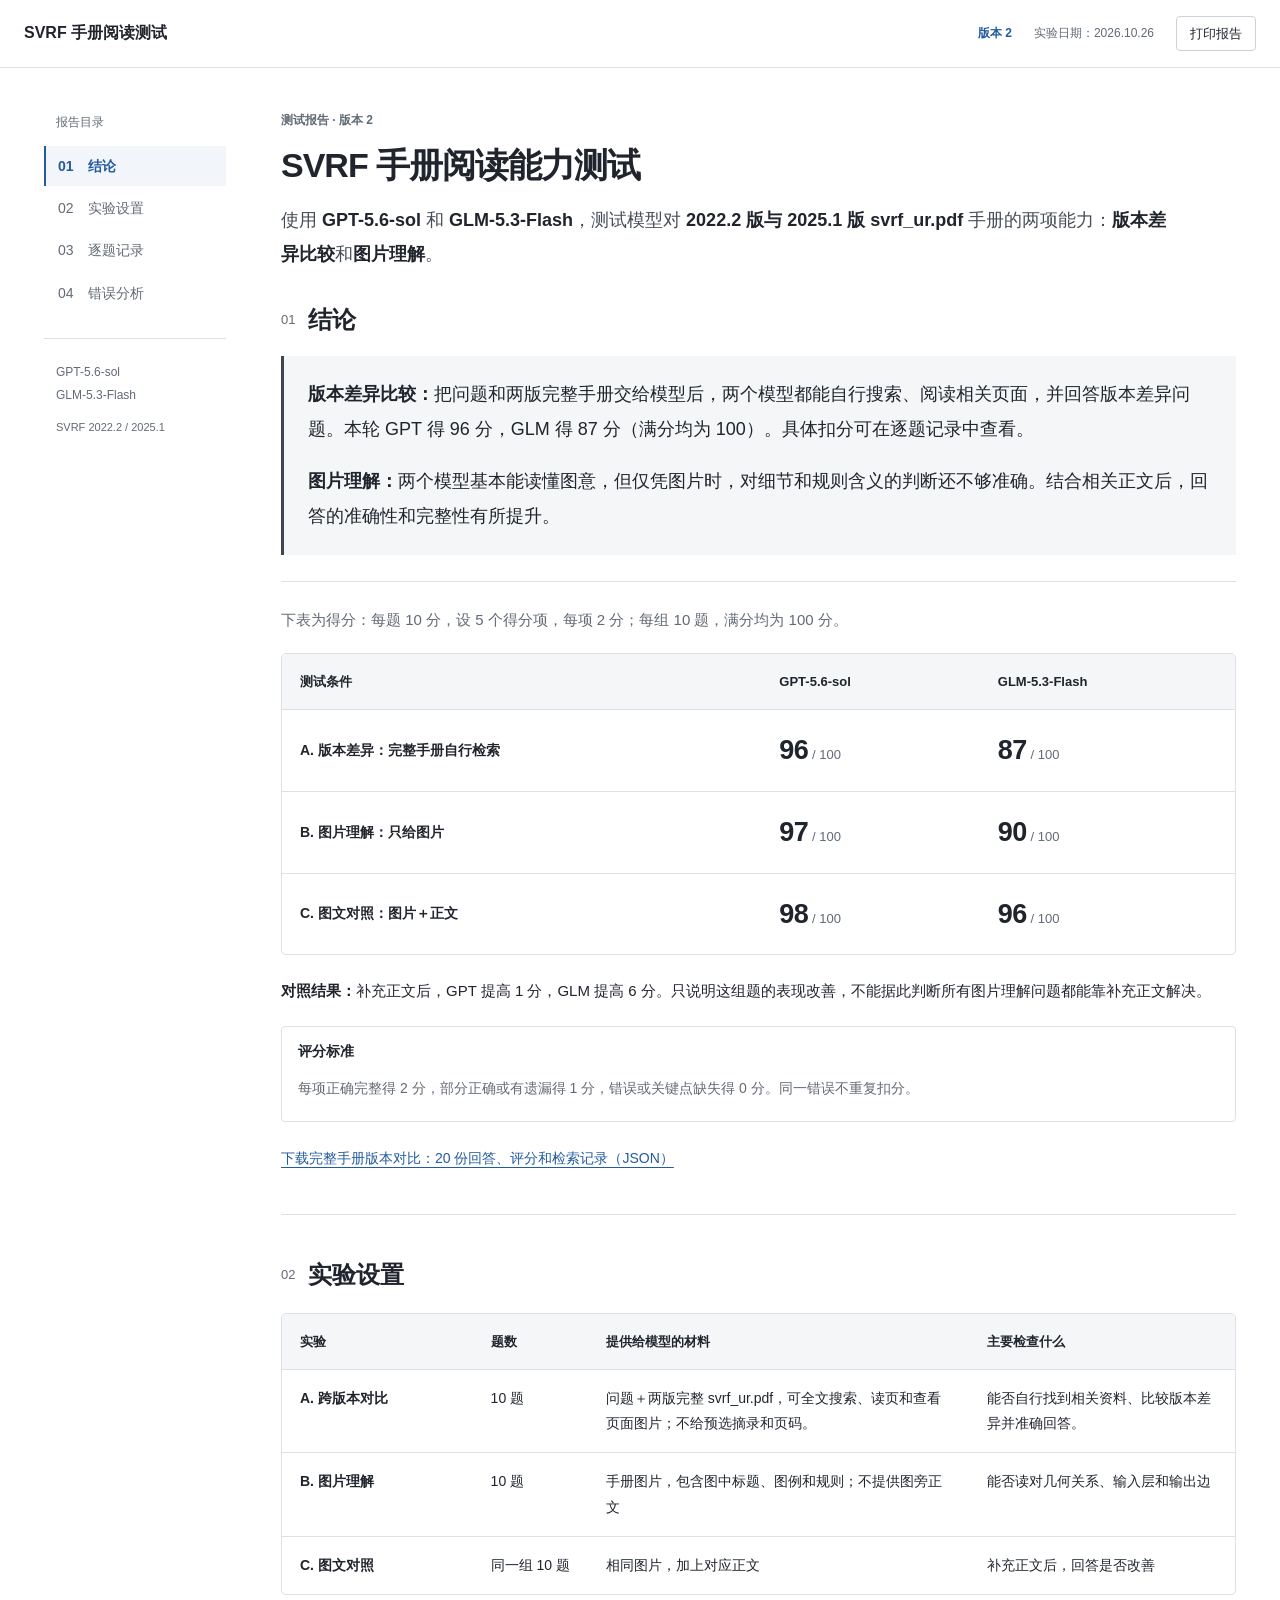
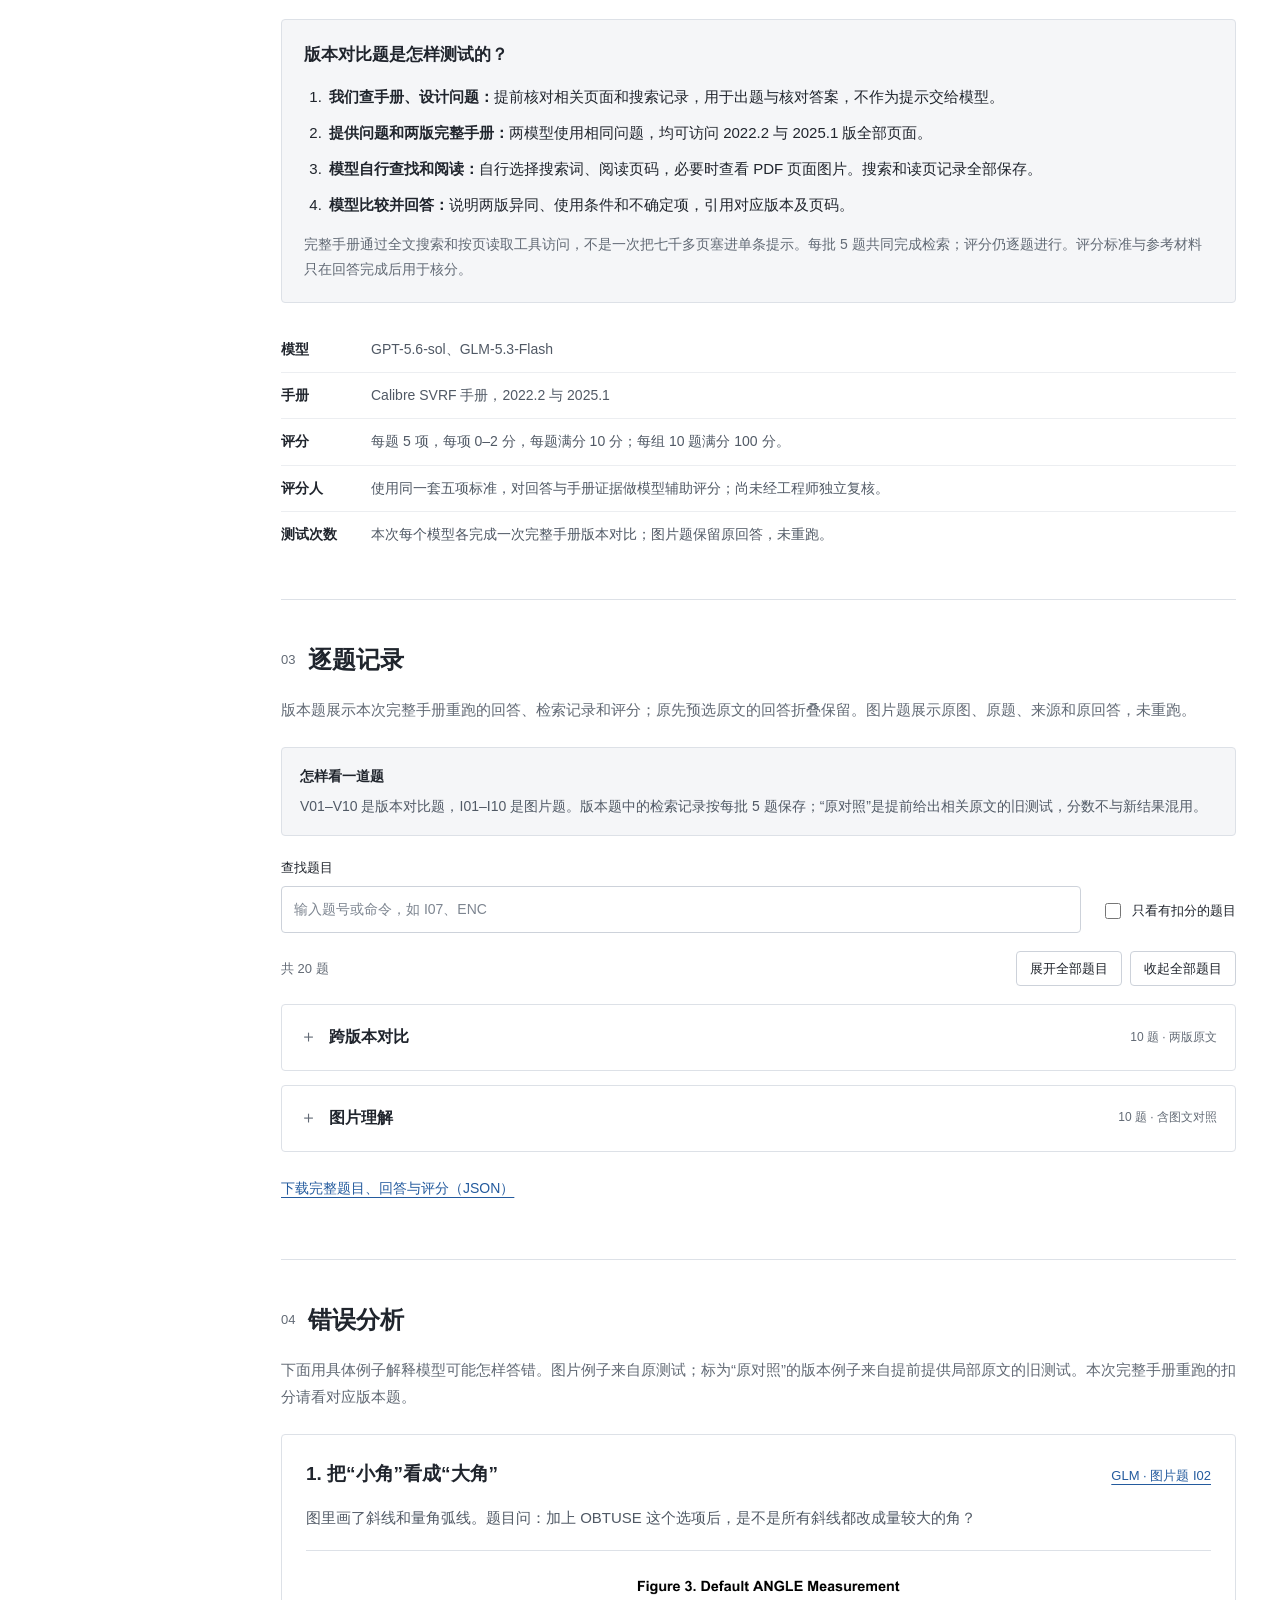
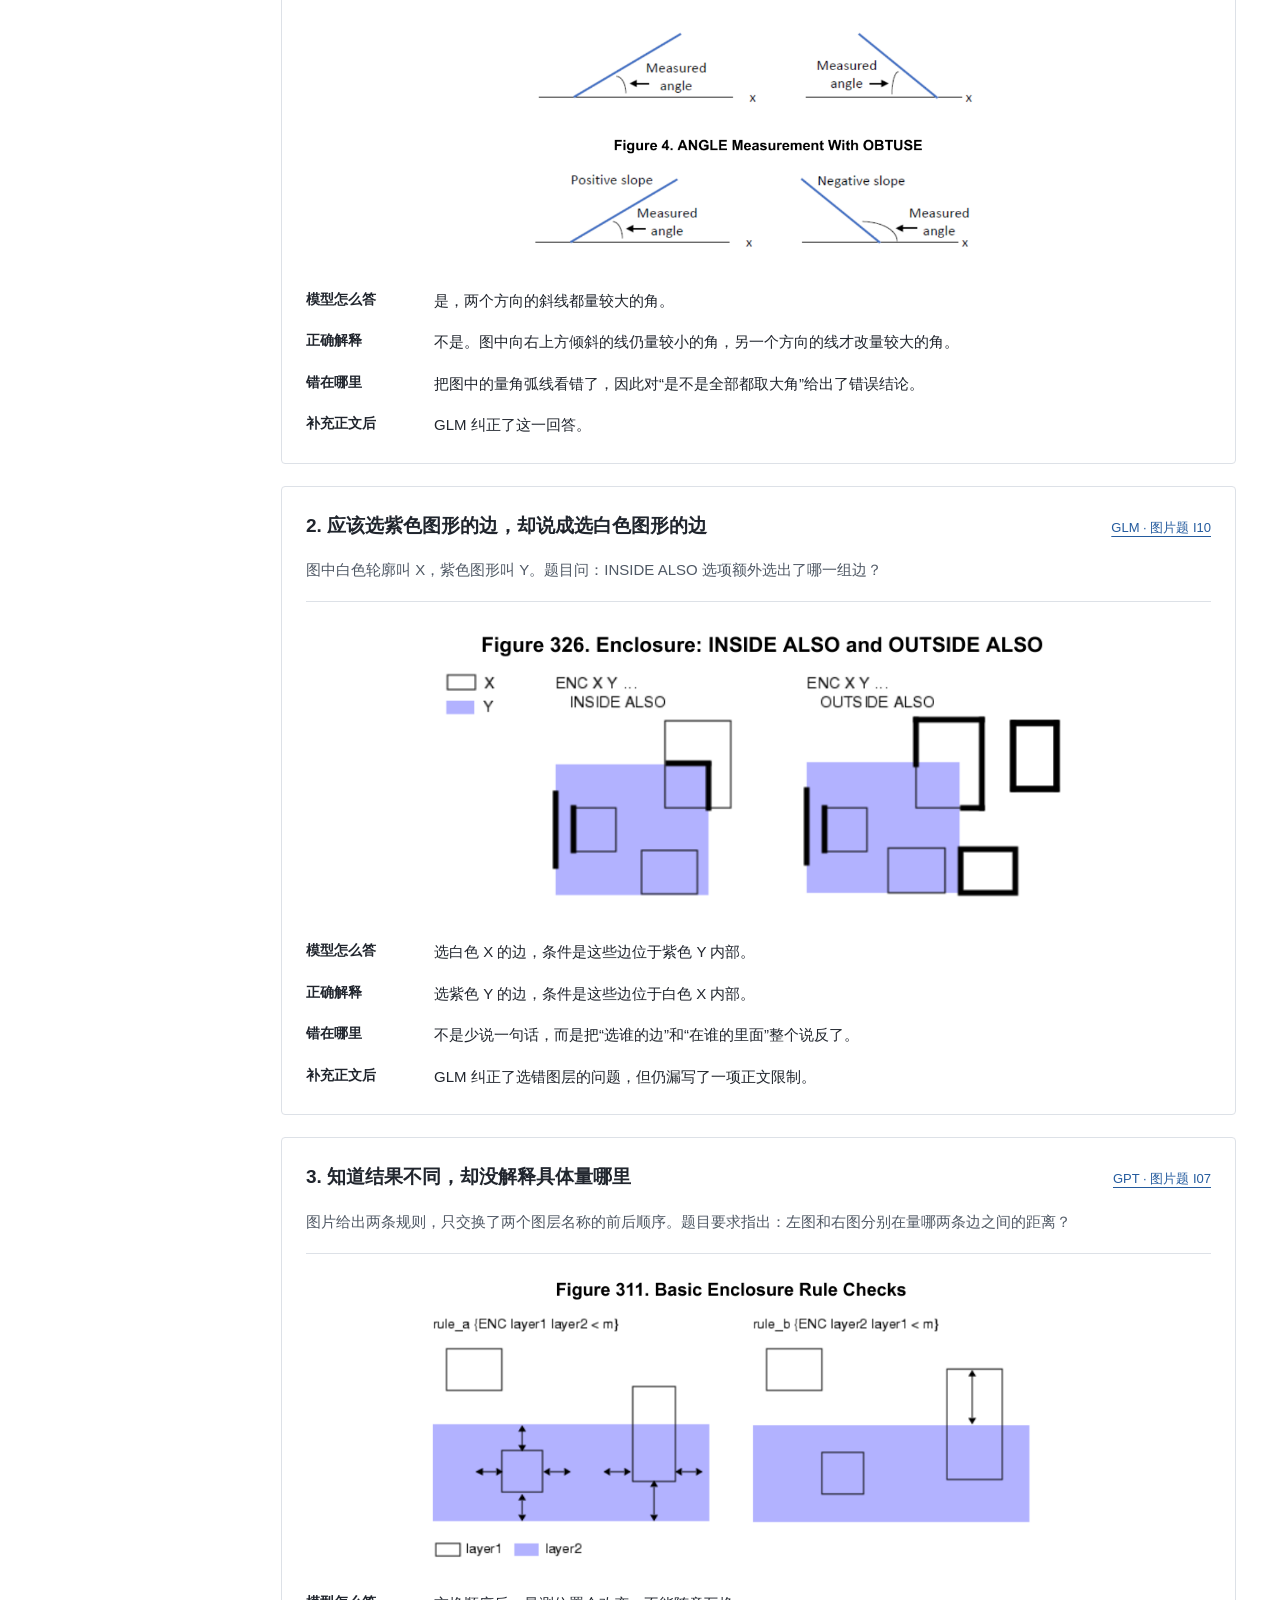
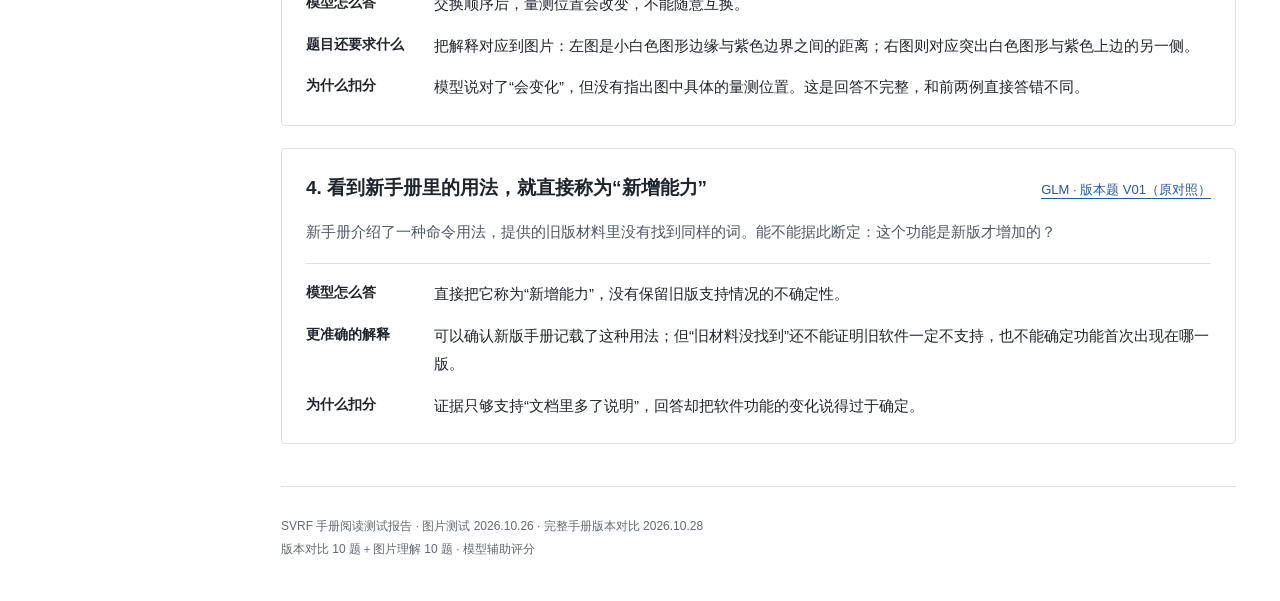
==== commit ddc96ce5: "Remove version 1 report and navigation" ====
--- a/index.html
+++ b/index.html
@@ -1,2 +1,3 @@
-<!doctype html>
-<html lang="zh-CN"><head><meta charset="utf-8"><meta name="viewport" content="width=device-width,initial-scale=1"><meta http-equiv="refresh" content="0;url=v2/"><title>SVRF 手册阅读测试报告 · 版本 2</title><link rel="canonical" href="https://ligouhei.github.io/svrf-manual-model-report/v2/"></head><body><p><a href="v2/">打开版本 2</a> · <a href="v1/">查看版本 1</a></p><script>location.replace('v2/'+location.search+location.hash);</script></body></html>
+<!DOCTYPE html>
+
+<html lang="zh-CN"><head><meta charset="utf-8"/><meta content="width=device-width,initial-scale=1" name="viewport"/><meta content="0;url=v2/" http-equiv="refresh"/><title>SVRF 手册阅读测试报告 · 版本 2</title><link href="https://ligouhei.github.io/svrf-manual-model-report/v2/" rel="canonical"/></head><body><p><a href="v2/">打开版本 2</a></p><script>location.replace('v2/'+location.search+location.hash);</script></body></html>
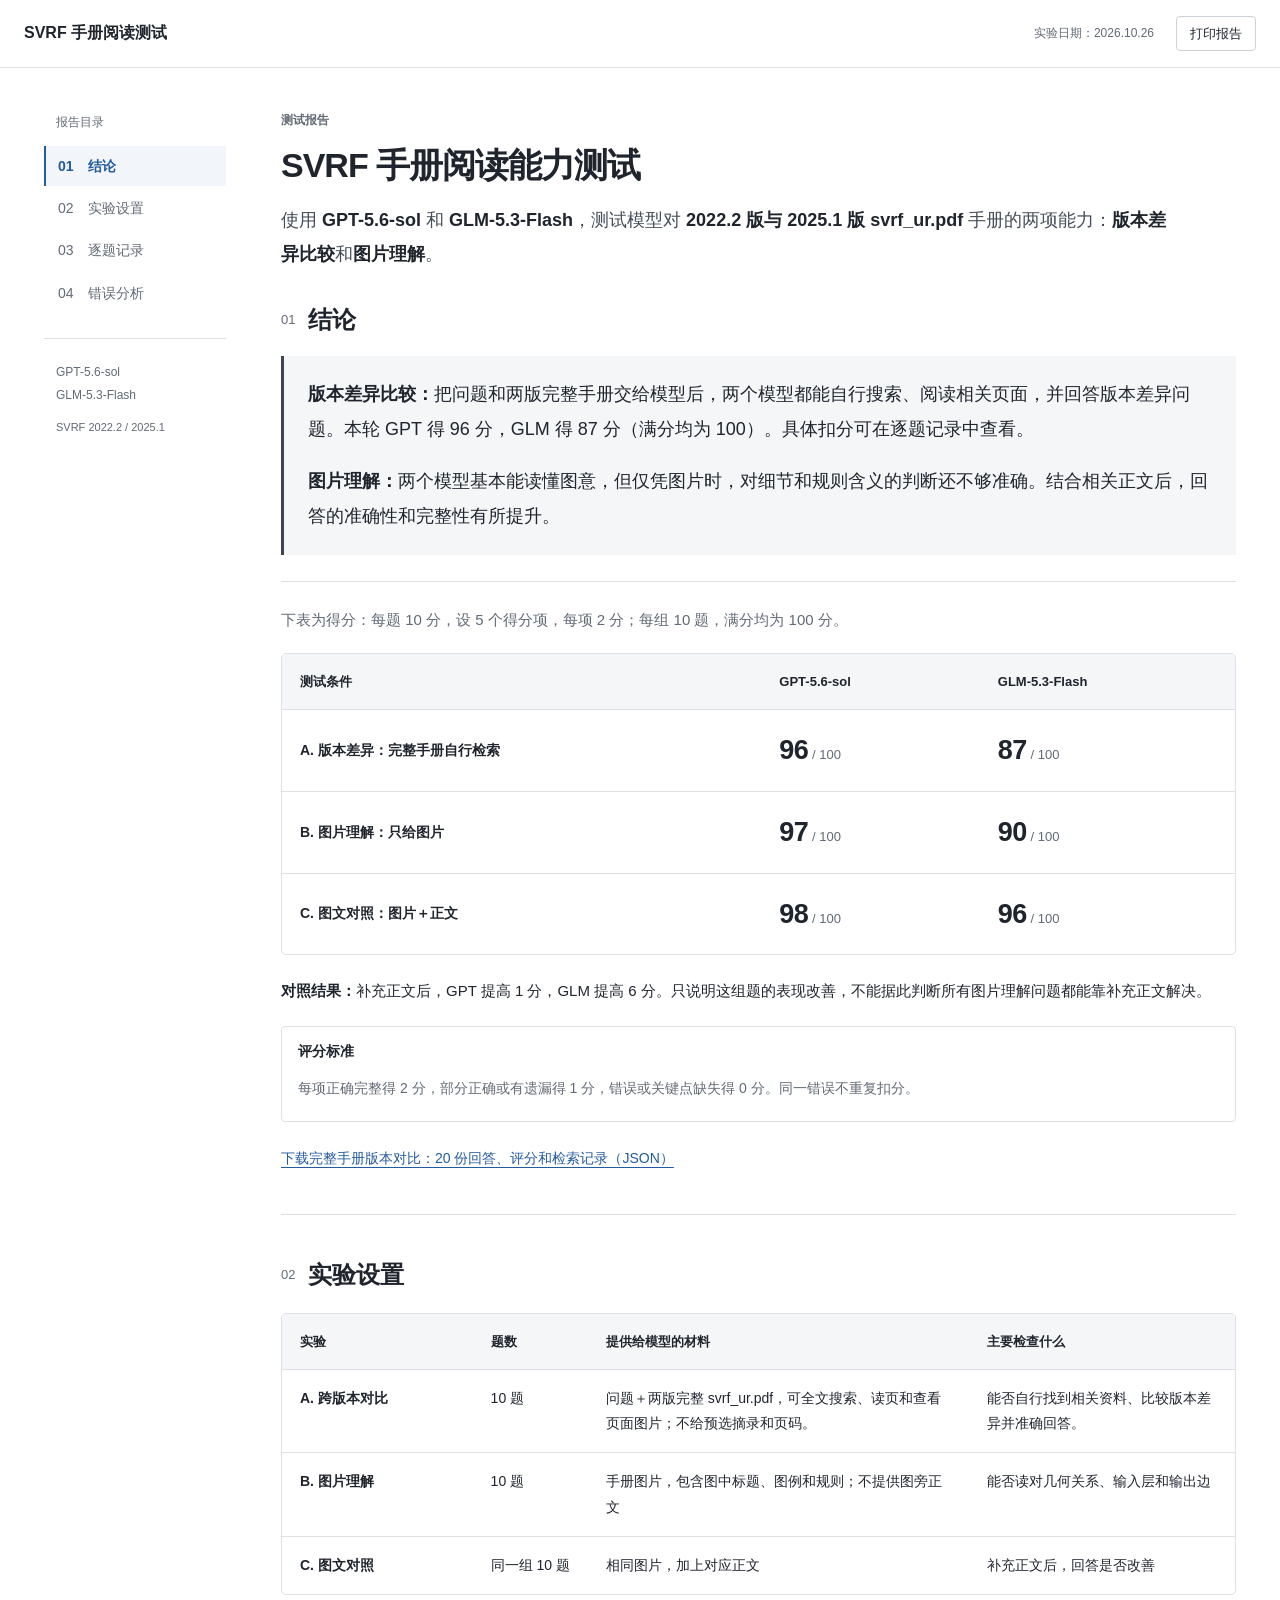
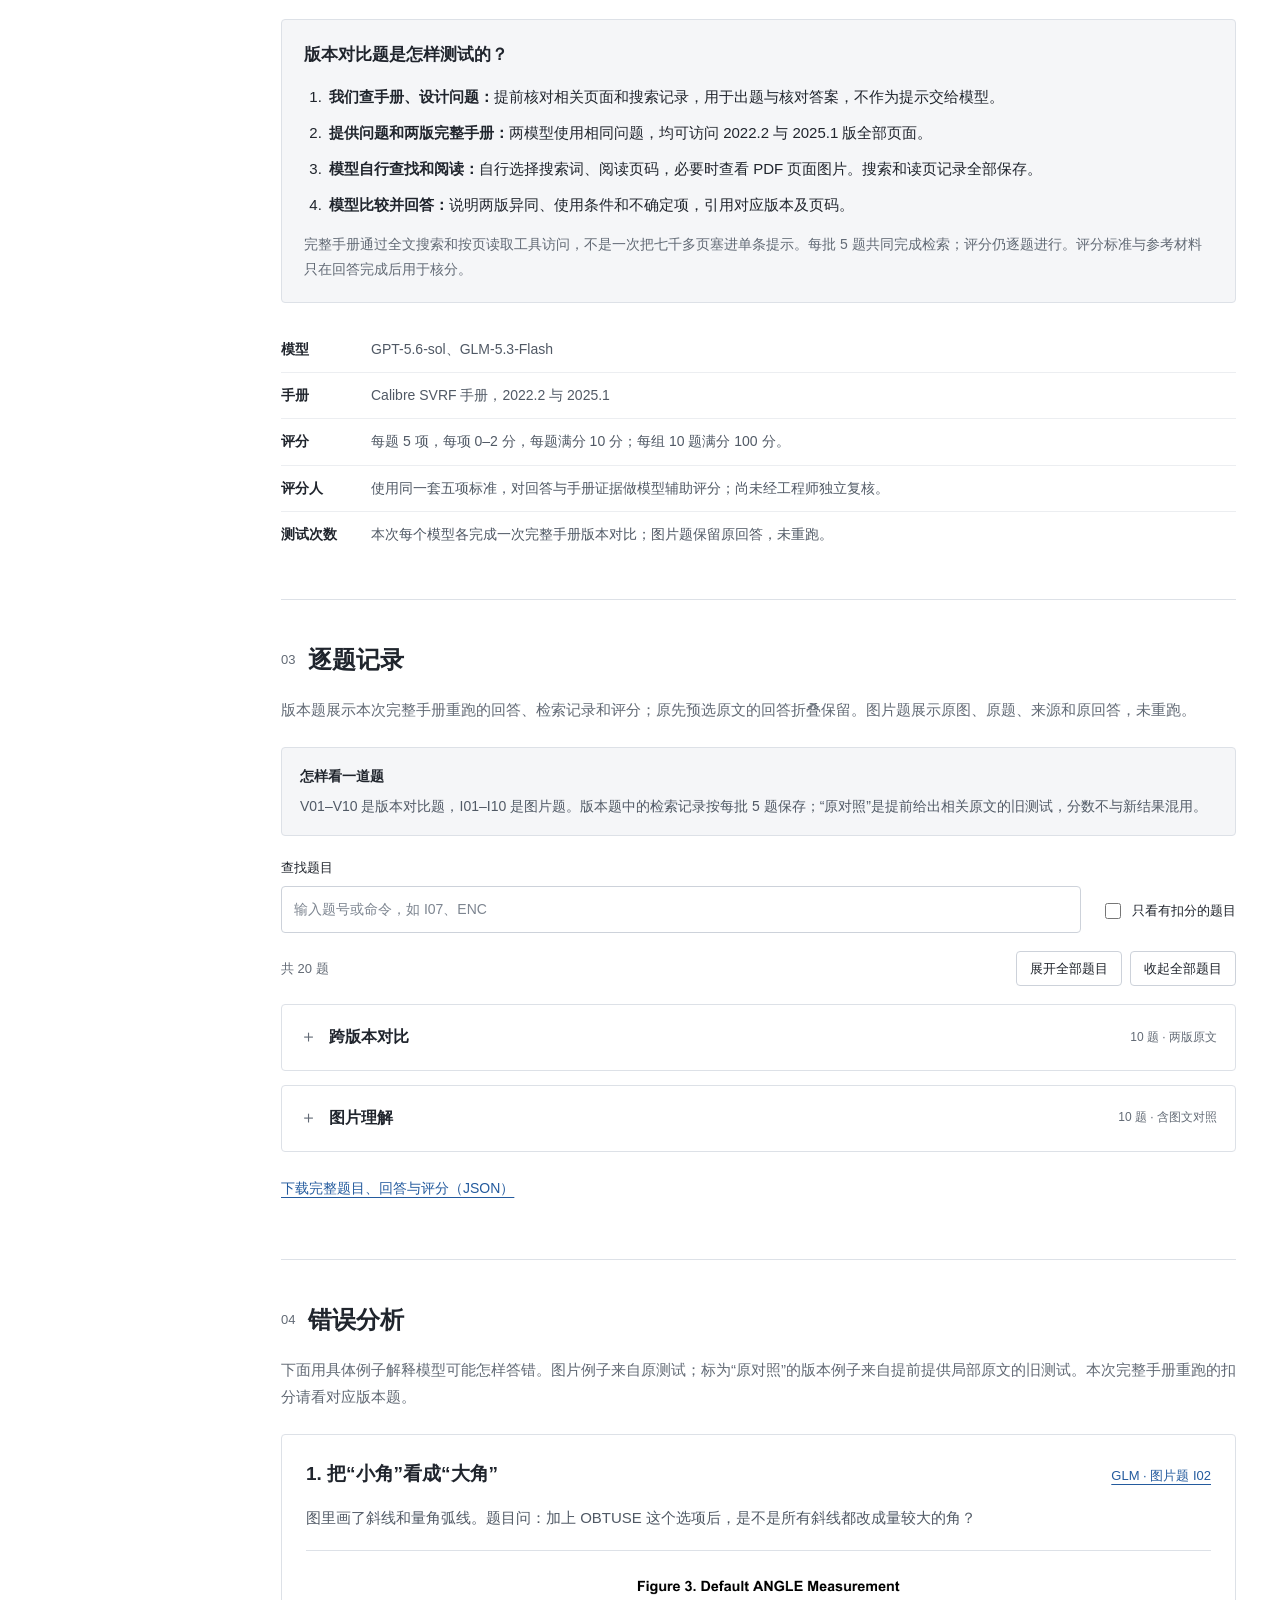
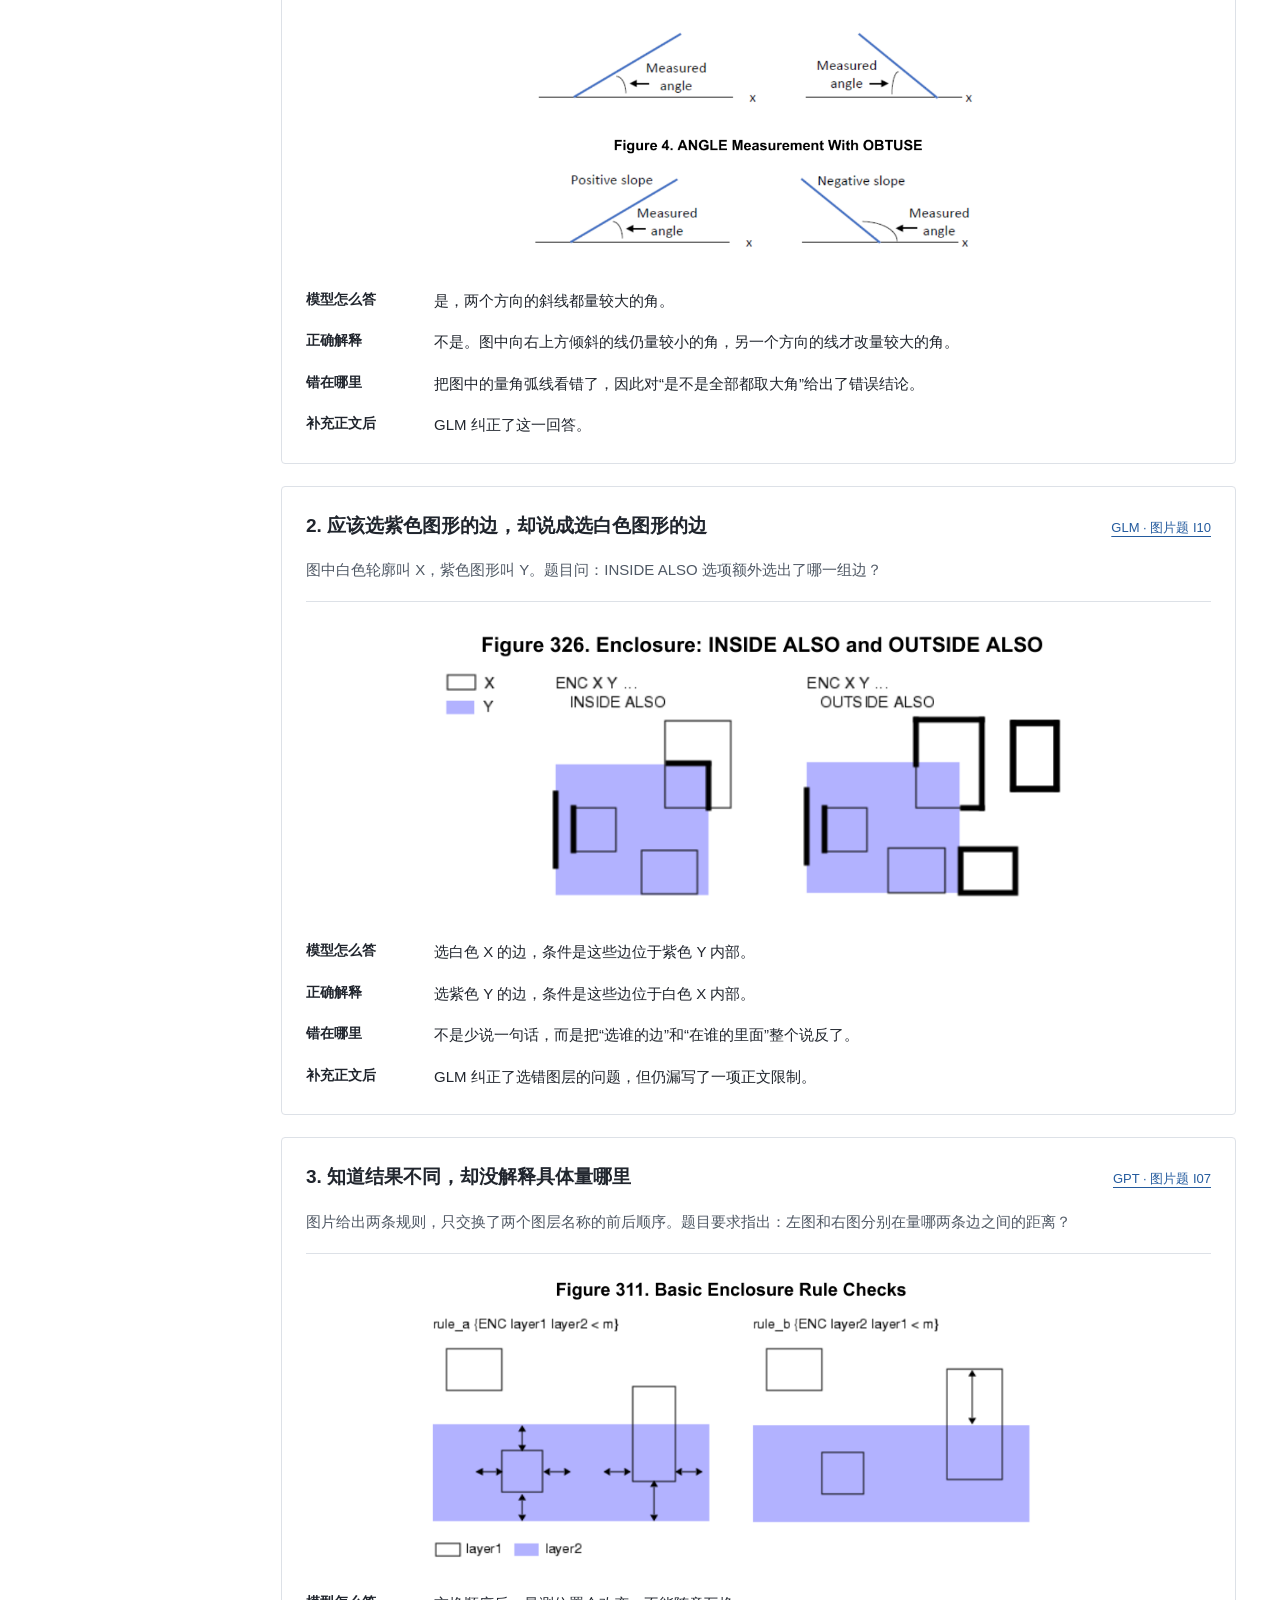
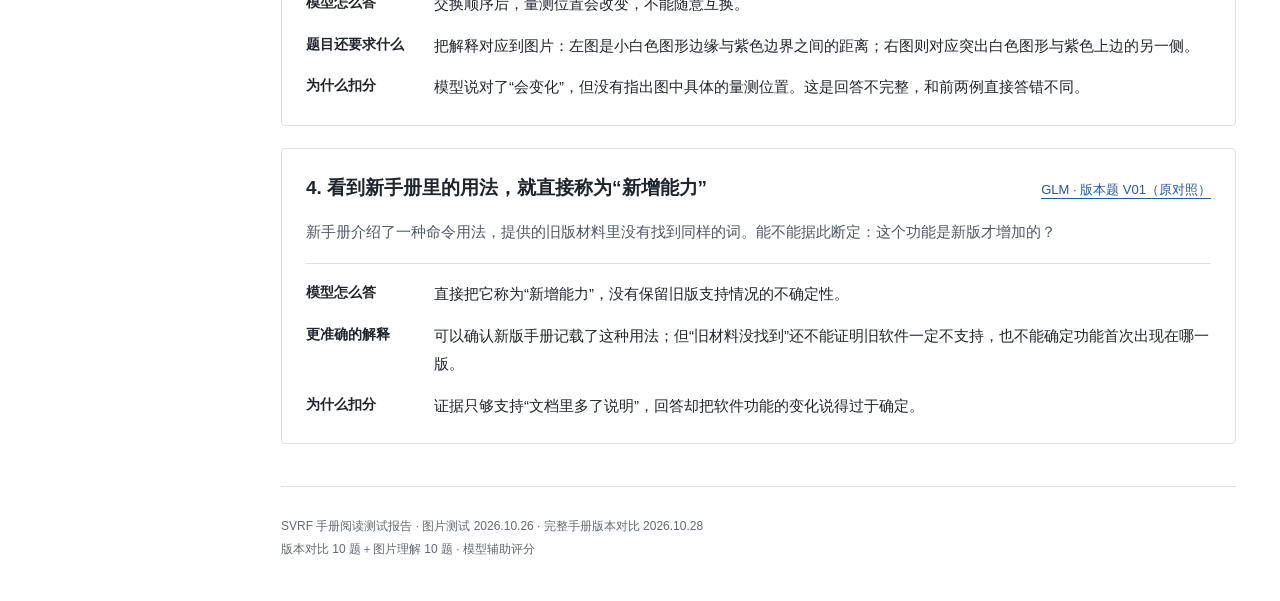
==== commit 91db8f44: "Remove version labels from report presentation" ====
--- a/index.html
+++ b/index.html
@@ -1,3 +1,3 @@
 <!DOCTYPE html>
 
-<html lang="zh-CN"><head><meta charset="utf-8"/><meta content="width=device-width,initial-scale=1" name="viewport"/><meta content="0;url=v2/" http-equiv="refresh"/><title>SVRF 手册阅读测试报告 · 版本 2</title><link href="https://ligouhei.github.io/svrf-manual-model-report/v2/" rel="canonical"/></head><body><p><a href="v2/">打开版本 2</a></p><script>location.replace('v2/'+location.search+location.hash);</script></body></html>
+<html lang="zh-CN"><head><meta charset="utf-8"/><meta content="width=device-width,initial-scale=1" name="viewport"/><meta content="0;url=v2/" http-equiv="refresh"/><title>SVRF 手册阅读测试报告</title><link href="https://ligouhei.github.io/svrf-manual-model-report/v2/" rel="canonical"/></head><body><p><a href="v2/">打开报告</a></p><script>location.replace('v2/'+location.search+location.hash);</script></body></html>
